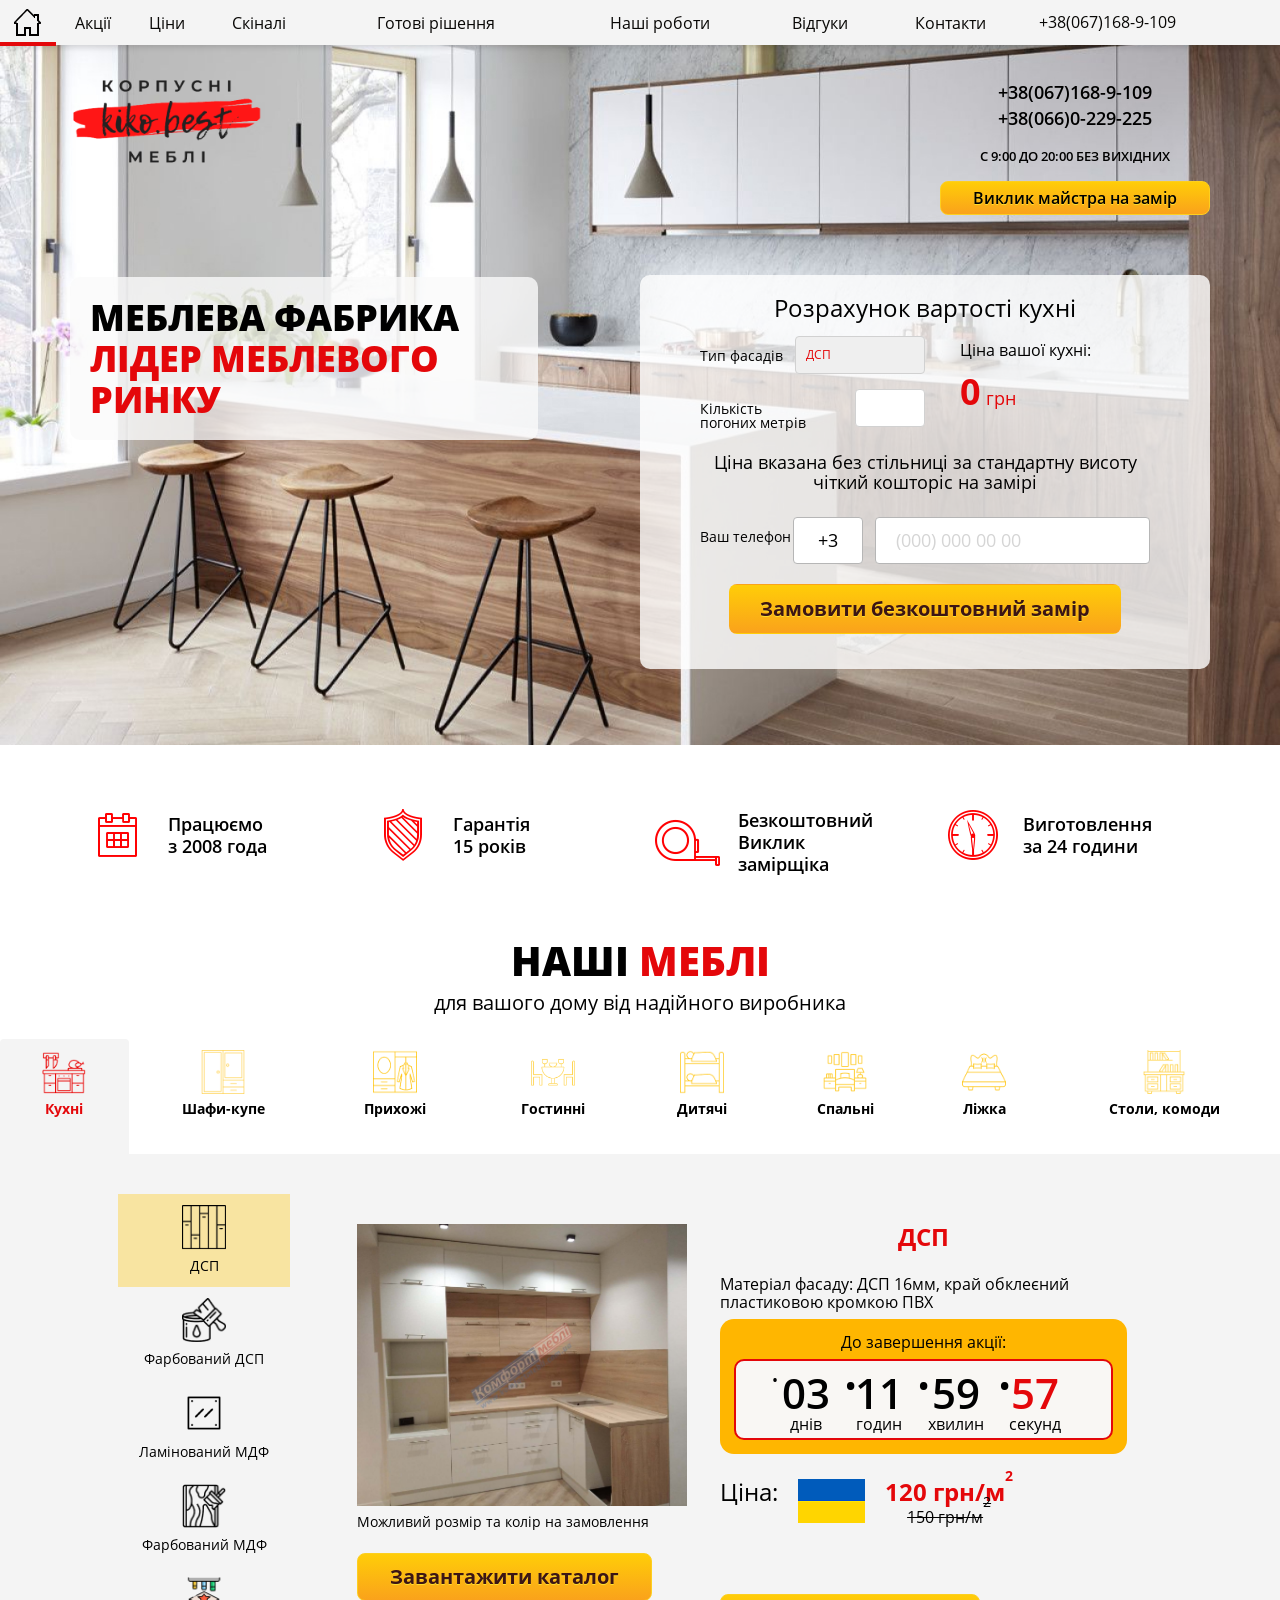
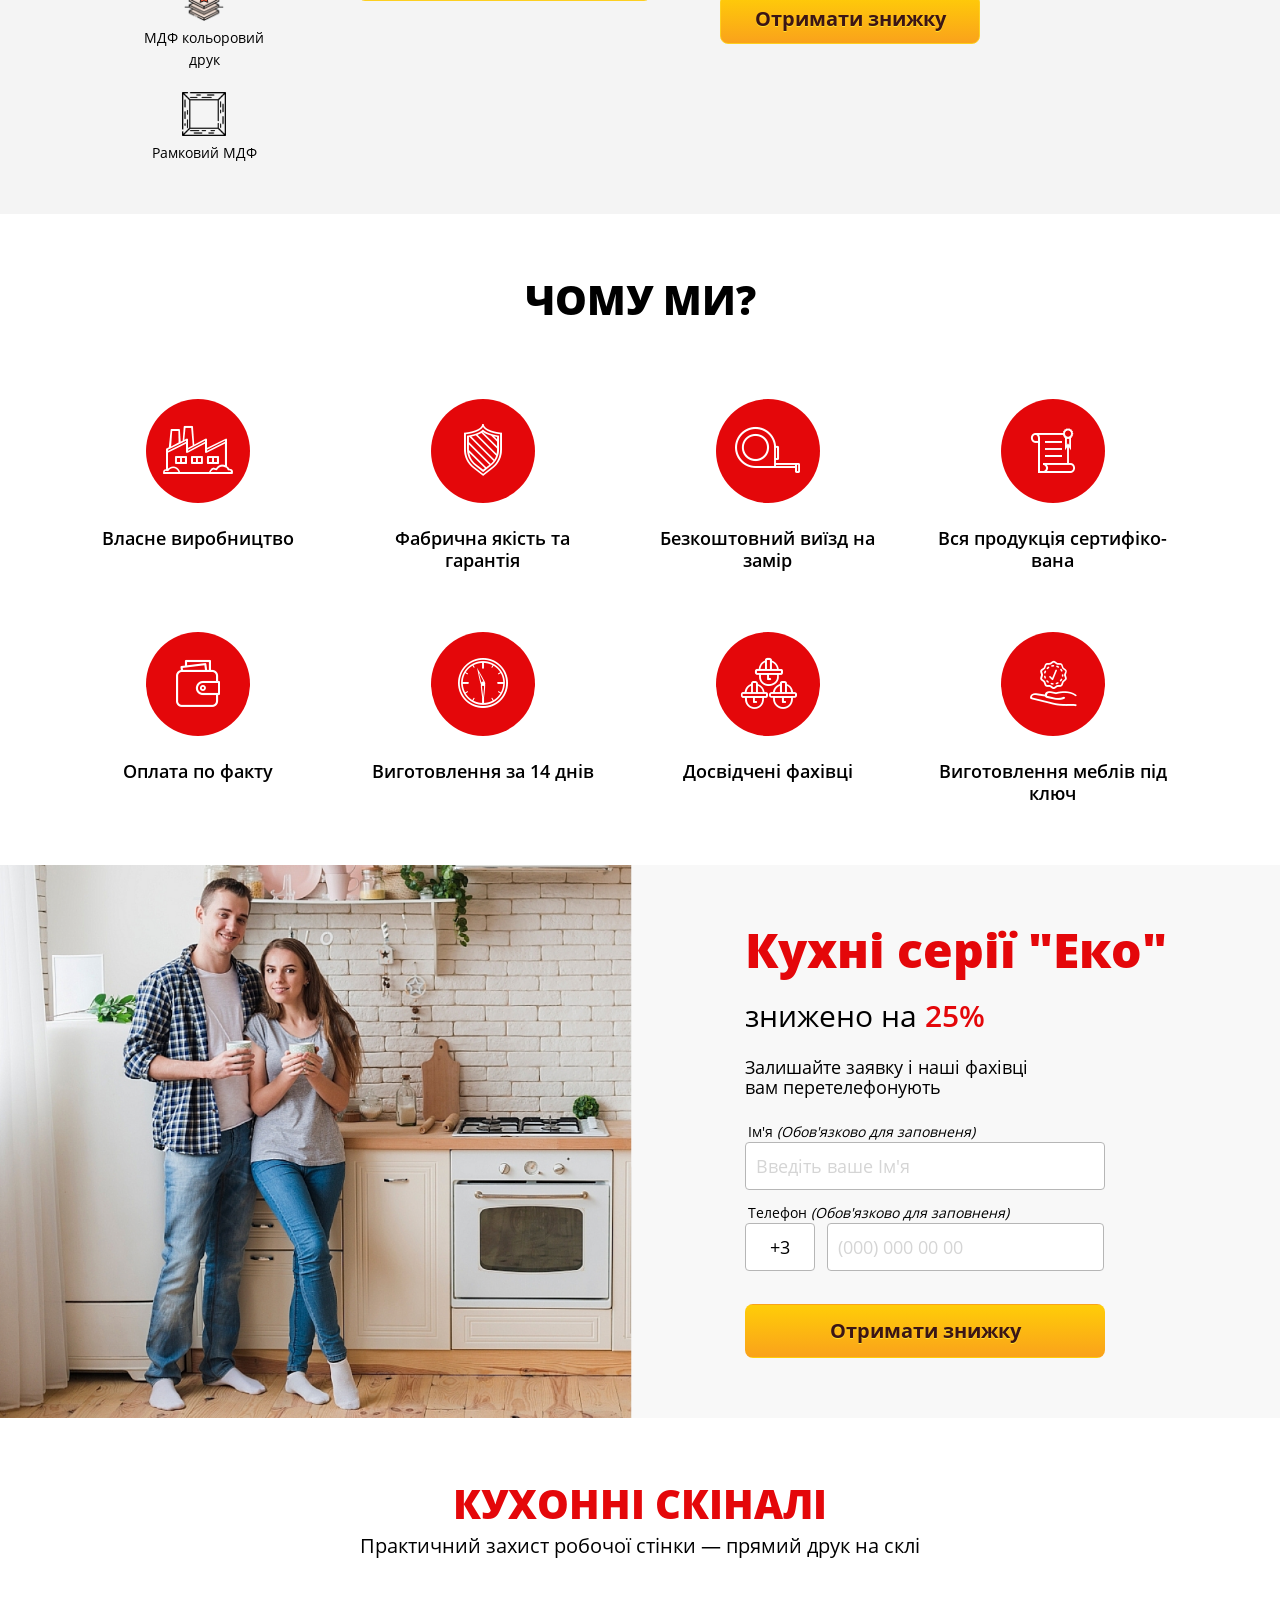
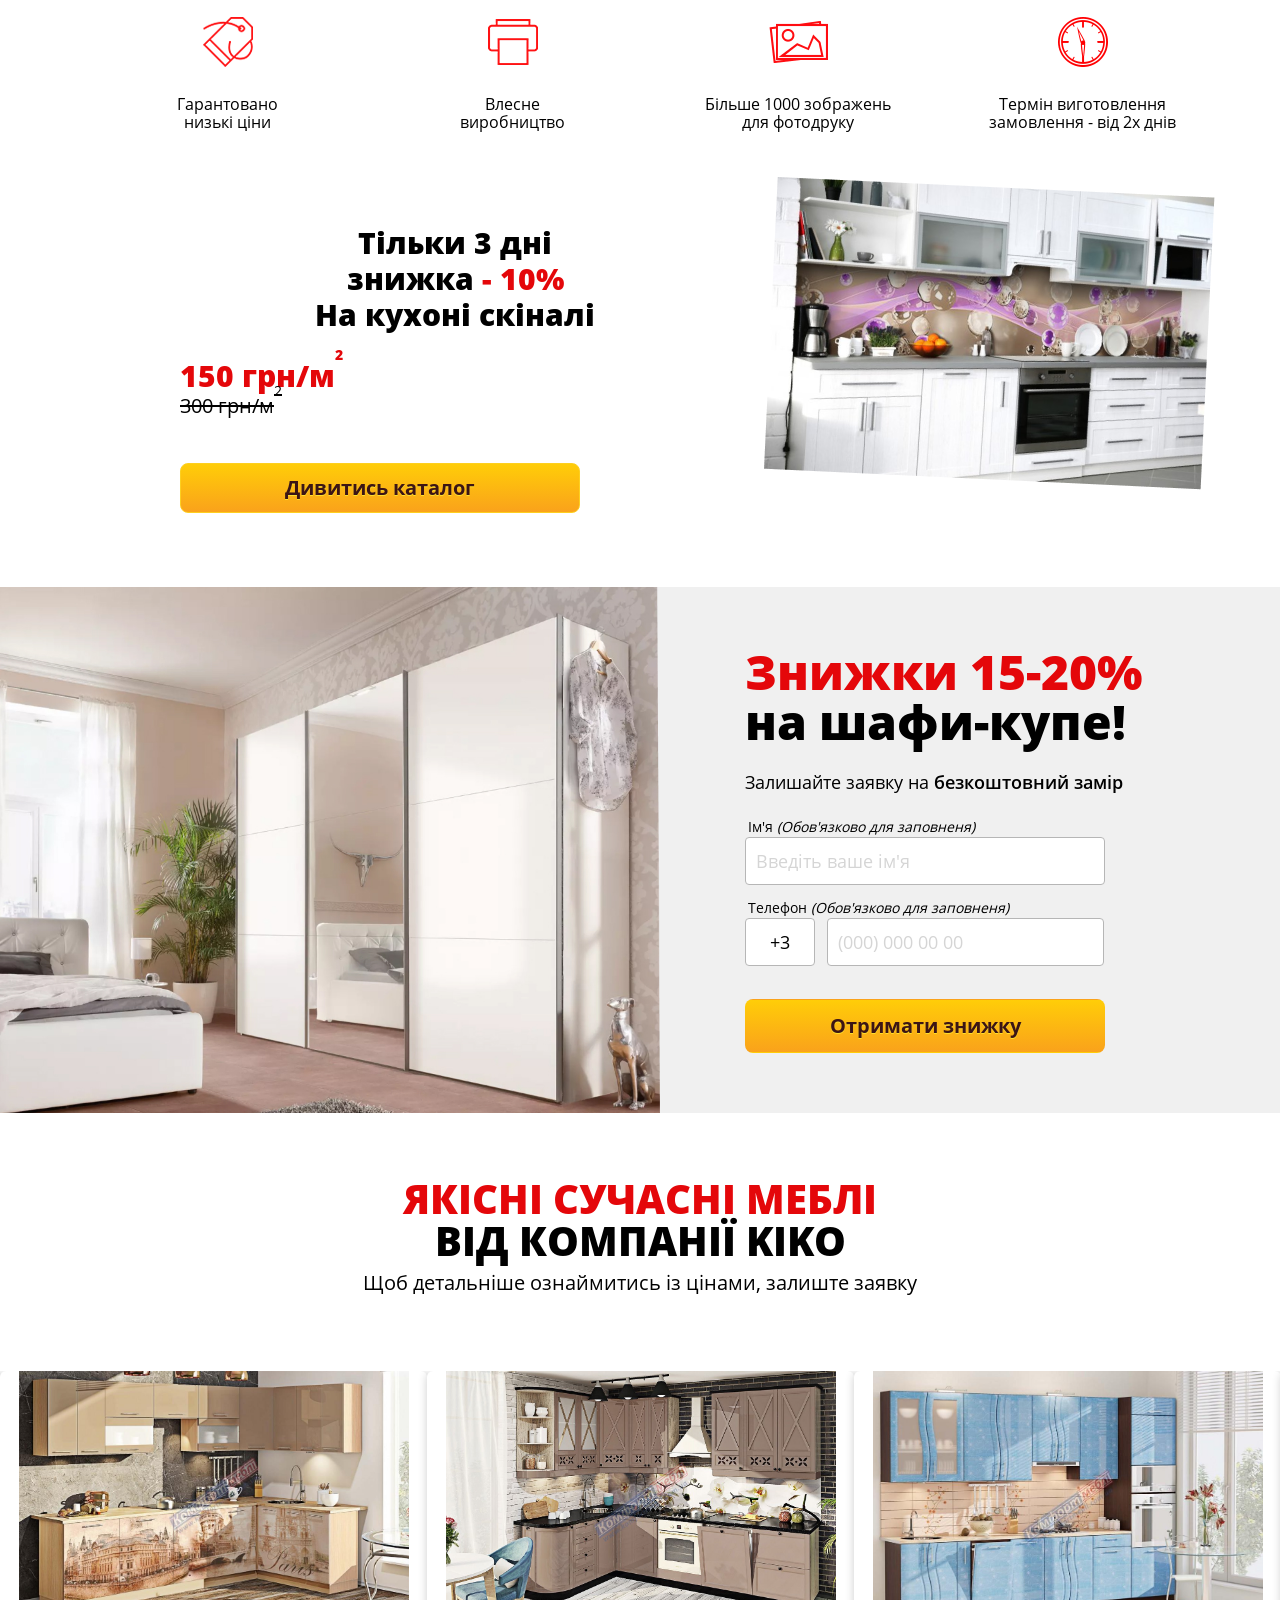
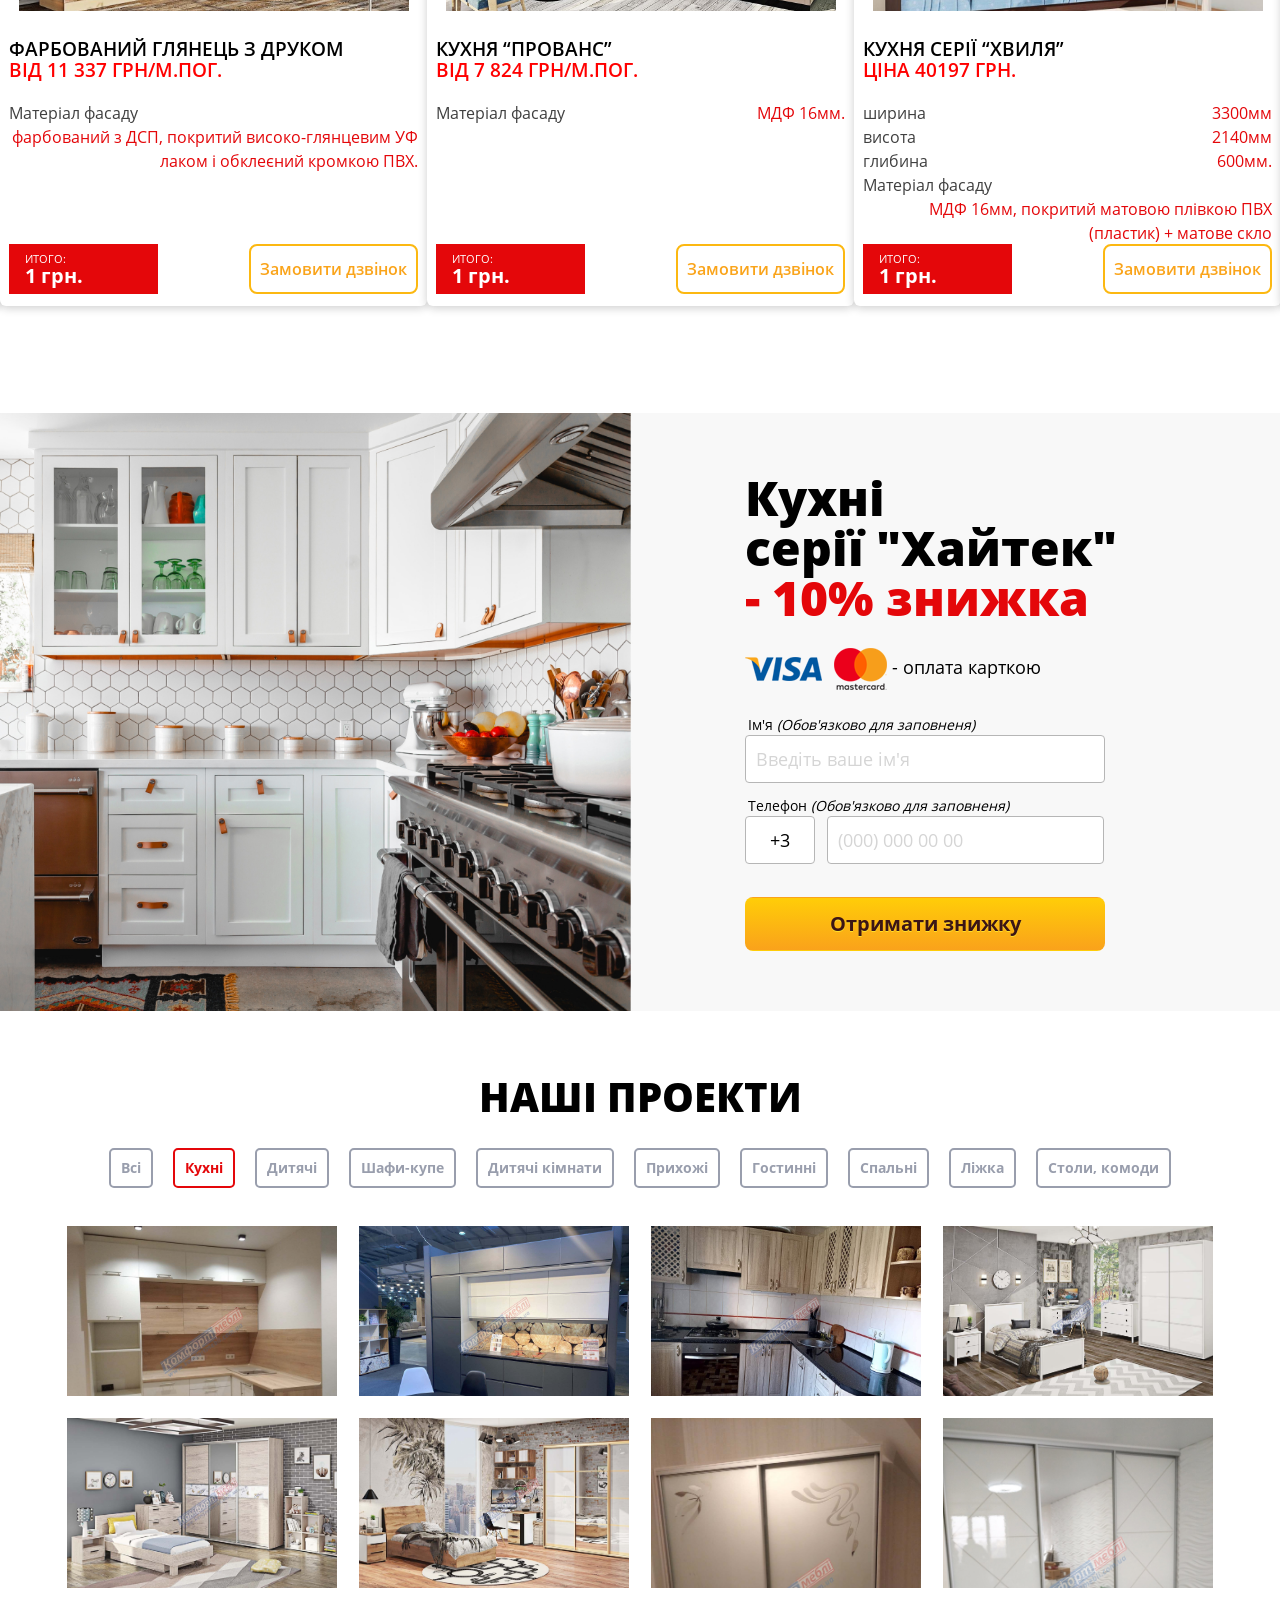
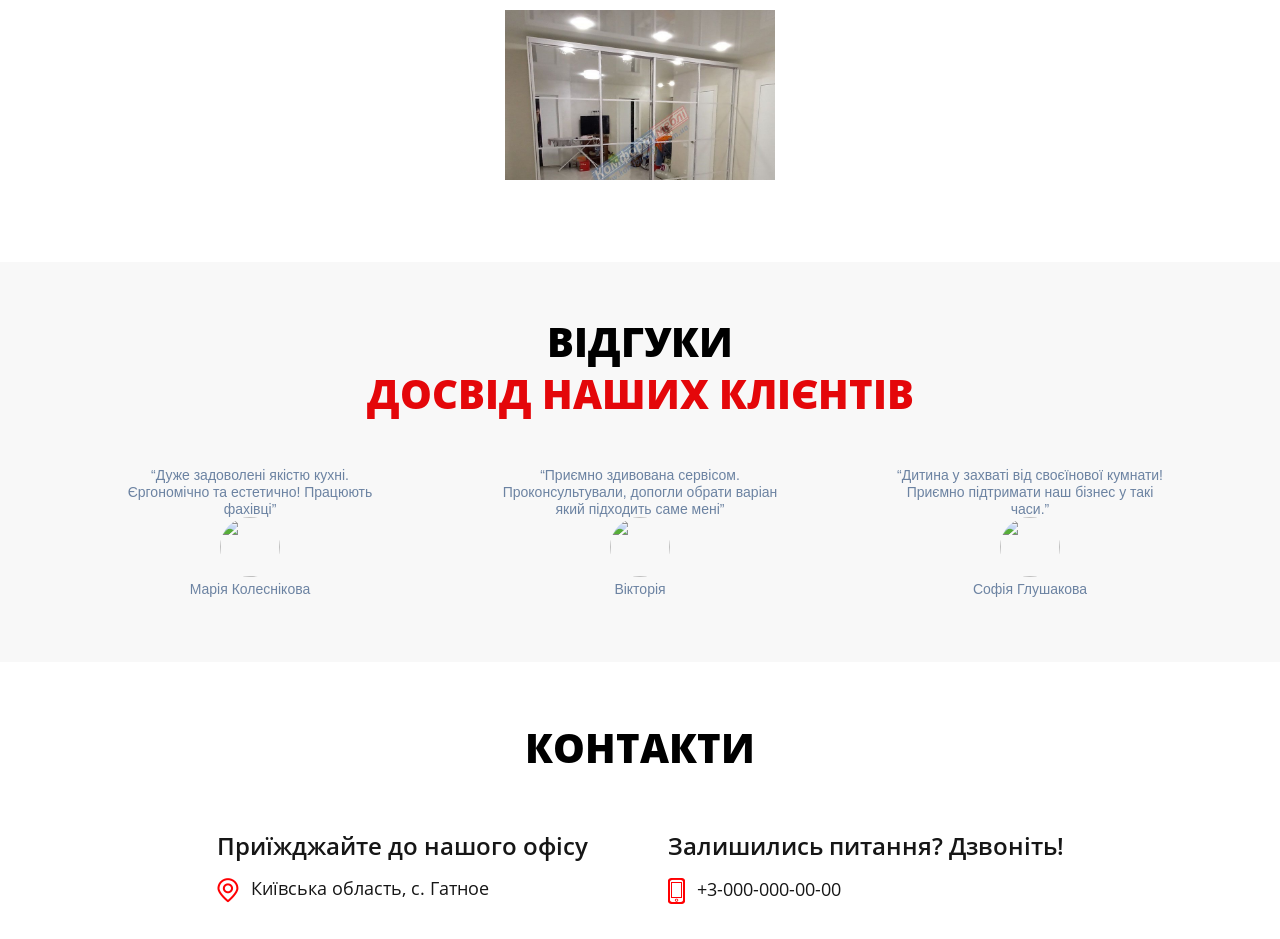
==== index.html @ e6b4c4ec "revievs" ====
<!DOCTYPE html>
<html lang="uk">
<head>
<meta charset="utf-8">
<title>Kikio-best - Корпусні меблі </title>
<meta name="viewport" content="width=device-width, initial-scale=1" />
<!-- favicon -->
<!-- <link rel="icon" type="image/png" href="img/favicon/icon_192x192.png">
<link rel="manifest" href="img/favicon/manifest.json"> -->

<link rel="stylesheet" href="css/bootstrap.min.css">
<link rel="stylesheet" href="css/slick.css">
<link rel="stylesheet" href="css/slick-theme.css">
<link rel="stylesheet" href="css/reset.css">
<link rel="stylesheet" href="css/owl.carousel.css">
<link rel="stylesheet" href="css/jquery.fancybox.css">
<link rel="stylesheet" href="css/animate.css">
<!-- <link rel="stylesheet" href="css/jquery.jscrollpane.css"> -->
<!-- <link rel="stylesheet" href="css/slick.css">'; -->
<link rel="stylesheet" href="css/slicknav.css">

<link rel="stylesheet" href="css/style.css?v1.1.6">

</head>
<body id="home">


<div class="page">
	<div class="head hidden-mobile">
		<div class="wrapper">
			<div class="head__nav ">
				<a href="#home" class="_active"><img src="img/home_ico.png" alt=""></a>
				<a href="#promo">Акції</a>
				<!-- <a href="#advantages">Переваги</a> -->
				<a href="#catalog">Ціни</a>
				<a href="#printing">Скіналі</a>
				<!-- <a href="#lights">Светильники</a> -->
				<a href="#project">Готові рішення</a>
				<a href="#portfolio">Наші роботи</a>
				<a href="#testimonials">Відгуки</a>
				<a href="#contacts">Контакти</a>
			</div>
			<div class="head__phone">
				<a href="tel:+380671689109">+38(067)168-9-109</a>
			</div>			
			<div class="head__info">
				<span>Багатоканальний</span>
				<p class="call_phone_1"><a href="tel:+380671689109">+38(067)168-9-109</a></p>
				<a href="#" id="callb" class="js-open">Замовити дзвінок</a>
			</div>
		</div>
	</div>
	
	<div class="content">
		<div class="promo" id="promotion">
			<div class="wrapper container">			
				<div class="row mb100">
					<a href="index.html" class="col-xs-8 logo-wraper"><span class="logo"></span></a>

					<div class="promo__phone col-xs-3 hidden-xs">
						<p class="call_phone_1"><a href="tel:+380671689109">+38(067)168-9-109</a></p>
						<p class="call_phone_1"><a href="tel:+380660229225">+38(066)0-229-225</a></p>					
						<span>с 9:00 до 20:00 без вихідних</span>
						<a href="#" class="btn js-open feedb">Виклик майстра на замір</a>
					</div>
				</div>

				<h1>Меблева фабрика  <span> лідер меблевого ринку</span></h1>
				<div class="promo__wrap _clear" id="promo">
					<link rel="stylesheet" href="css/slicknav.css">
					<div class="calc">
						<div class="calc__wrap">
							<h4>Розрахунок вартості кухні</h4>
							<form class="bid js-form" action="mailer/smart.php" method="post" enctype="multipart/form-data">
								<input type="hidden" name="DATA[TITLE]" value="Заявка с сайта (калькулятор)">

								<input type="hidden" class="f_type" name="f_type" value="calc">
								<div class="calc__wrap__cell">
									<div class="box _clear">
										<div class="select" >
											<label for="standard-select">Тип фасадів</label>
											<select class="select-field" name="material" id="standard-select">
												<option value="Option 1">ДСП</option>
												<option value="Option 2">Фарбований ДСП</option>
												<option value="Option 3">Ламінований МДФ</option>
												<option value="Option 4">Фарбований МДФ</option>
												<option value="Option 4">МДФ кольоровий фотодрук</option>
												<option value="Option 4">Рамковий МДФ</option>
											</select>
										  </div>
										<!-- <input type="text" class="AREA required" name="AREA" value="" autocomplete="off"> -->
									</div>
									<div class="box _clear">
										<label for="f_lights">Кількість погоних метрів</label>
										<input  id="f_lights" type="text" class="LIGHTS required" name="LIGHTS" value="" autocomplete="off">
									</div>
								</div>
								<div class="calc__wrap__cell _pd">
									<p>Ціна вашої кухні:</p>
									<p class="price"><span>0</span> грн</p>
									<input type="hidden" class="SUMM" name="SUMM" value="">
									<!--p class="discount"><b>1 488</b> грн/месяц<span class="_red">*</span></p>
									<span><span class="_red">*</span>При оплате в рассрочку.</span-->
								</div>
								<p>Ціна вказана без стільниці за стандартну висоту <br> 
								чіткий кошторіс на замірі</p>
								<label for="phonem">Ваш телефон</label>
								<input type="text" class="PHONE_WORK required _full" name="phone" id="phonem" value="" placeholder="(000) 000 00 00" autocomplete="off" required>
								<input type="text" class="_short" value="+3" readonly>
								<input type="submit" class="btn" value="Замовити безкоштовний замір">
							</form>
						</div>
					
				</div>
			</div>
		</div>
		<div class="container">
			<ul class="plus row">
				<li class="_n1 col-xs-6 col-md-3"><p>Працюємо<br> з 2008 года</p></li>
				<li class="_n2 col-xs-6 col-md-3"><p>Гарантія<br> 15 років</p></li>
				<li class="_n3 col-xs-6 col-md-3"><p>Безкоштовний <br> Виклик<br> замірщіка</p></li>
				<li class="_n4 col-xs-6 col-md-3"><p>Виготовлення<br> за 24 години</p></li>
			</ul>
		</div>

		<div class="section" id="catalog">
			<h2>Наші <span> меблі</span></h2>
			<p>для вашого дому від надійного виробника</p>
			<div class="catalog">
				<div class="wrapper">
					<ul class="catalog__nav">
						<li class=" _active" data-href="#cat1" id="two">
							<div class="icon-pack kitchen"></div>
							<p>Кухні</p>
						</li>
						<li class="_n4" data-href="#cat2">
							<div class="icon-pack kupe"></div>
							<p>Шафи-купе</p>
						</li>
						<li class="_n1" data-href="#cat3">
							<div class="icon-pack enter"></div>
							<p>Прихожі</p>
						</li>
						<li class="_n7" data-href="#cat4">
							<div class="icon-pack guest"></div>
							<p>Гостинні</p>
						</li>
						<li class="_n8" data-href="#cat5">
							<div class="icon-pack childrens"></div>
							<p>Дитячі</p>
						</li>
						<li class="_n5" data-href="#cat6">
							<div class="icon-pack sleep"></div>
							<p>Спальні</p>
						</li>
						<li class="_n3" data-href="#cat7">
							<div class="icon-pack bads"></div>
							<p>Ліжка</p>
						</li>
						<li class="_n6" data-href="#cat8">
							<div class="icon-pack tables"></div>
							<p>Столи, комоди</p>
						</li>
					</ul>
				</div>
				<div class="catalog__wrap">
					<div class="wrapper">
						<!--  Kitchens -->
						<div class="catalog__hide firstActive" id="cat1" style="display: block">
							<div class="wrap-inner-tabs">
								<div class="ware-char-top">
									<div data-tab-target="#dsp" class="tab active ware-btn">
										<div class="icon-pack dsp"></div>
										<p>ДСП</p>										
									</div>
									<div data-tab-target="#painted" class="tab ware-btn">
										<div class="icon-pack painted"></div>
										<p>Фарбо&shy;ваний ДСП</p>
									</div>
									<div data-tab-target="#laminated" class="tab ware-btn">
										<div class="icon-pack laminated"></div>
										<p>Ламі&shy;но&shy;ва&shy;ний МДФ</p>
									</div>
									<div data-tab-target="#painted-mdf" class="tab ware-btn">
										<div class="icon-pack painted-mdf"></div>
										<p>Фарбо&shy;ваний МДФ</p>
									</div>
									<div data-tab-target="#print" class="tab ware-btn">
										<div class="icon-pack print"></div>
										<p>МДФ кольо&shy;ровий друк</p>
									</div>
									<div data-tab-target="#frame" class="tab ware-btn">
										<div class="icon-pack frame"></div>
										<p>Рамковий МДФ</p>
									</div>
								</div>
								<!--btabs content -->
								<div class="ware-char-content">
									<div id="dsp" data-tab-content class="active ware-charsctreictic">
									<!-- catalog-item-->
										<div class="item wrap-ITEMS">
											<div class="wrp-item-images">
												<div class="img _stamp" >
													<img src="img/photo/kitshens/dsp/b4945094df314e4937e81e244b3c977e.jpg" alt="">
												</div>
												<div>
													<p class="description-text">
														Можливий розмір та колір на замовлення
													</p>
													<a href="#" class="download  btn">Завантажити каталог</a>

												</div>
											</div>
											
											<div class="descr description-block">
												<h4>ДСП</h4>
												<p class="description-text">
													Матеріал фасаду: ДСП 16мм, край обклеєний пластиковою кромкою ПВХ
												</p>
												<!-- action block. change counter ID for correct work -->
												<div class="countdown">
													<p>До завершення акції:</p>
													<ul id="countdown1"></ul>
												</div>																				
												<div class="descr__price _top">
													<table>
														<tr>
															<td>Ціна:</td>
															<td class="flag"><img src="img/flag_u.png" alt="Україна!"></td>
															<td><b>120 грн/м<sup>2</sup></b><br><span>150 грн/м<sup>2</sup></span></td>
														</tr>														
													</table>
												</div>
												<a href="#" class="feedb btn js-open">Отримати знижку</a>
											</div>
										</div>
									</div>
									<div id="painted" data-tab-content class="ware-charsctreictic">
										<!-- catalog-item-->
										<div class="wrap-ITEMS">
											<div class="wrp-item-images">
												<div class="img _stamp">
													<img src="img/photo/kitshens/colored_dsp/yw6ved0m7zsc6b9fmbdmqwdykggis65b.jpg" alt="">
												</div>
												<p class="description-text">
													Можливий розмір та колір на замовлення
												</p>
												<a href="#" class="download descr btn">Завантажити каталог</a>
											</div>
											
											<div class="descr">
												<h4>ДСП</h4>
												<p class="description-text">
													Матеріал фасаду: ДСП 16мм, край обклеєний пластиковою кромкою ПВХ
												</p>
												<!-- <div class="countdown">
													<p>До завершення акції:</p>
													<ul id="countdown1"></ul>
												</div>											 -->
												<div class="descr__price _top">
													<table>
														<tr>
															<td>Ціна:</td>
															<td><img src="img/flag_u.png" alt="Україна!"></td>
															<td><b>120 грн/м<sup>2</sup></b><br><span>150 грн/м<sup>2</sup></span></td>
														</tr>														
													</table>
												</div>
												<a href="#" class="feedb btn js-open">Отримати знижку</a>
											</div>
										</div>	
									</div>
									<div id="laminated" data-tab-content class=" ware-charsctreictic">
										<!-- catalog-item-->
										<div class="wrap-ITEMS">
											<div class="wrp-item-images">
												<div class="img _stamp" >
													<img src="img/photo/kitshens/laminated_dsp/2aa88c7c0ceacb70670170216b7f69aa.jpg" alt="">
												</div>
												<p class="description-text">
													Можливий розмір та колір на замовлення
												</p>
												<a href="#" class="download descr btn">Завантажити каталог</a>
											</div>
											
											<div class="descr">
												<h4>Ламінований МДФ</h4>
												<p class="description-text">
													Матеріал фасаду: МДФ 16мм, покритий плівкою ПВХ (пластик)
												</p>
												<!-- <div class="countdown">
													<p>До завершення акції:</p>
													<ul id="countdown1"></ul>
												</div> -->
												<div class="descr__price _top">
													<table>
														<tr>
															<td>Ціна:</td>
															<td><img src="img/flag_u.png" alt="Україна!"></td>
															<td><b>120 грн/м<sup>2</sup></b><br><span>150 грн/м<sup>2</sup></span></td>
														</tr>														
													</table>
												</div>
												<a href="#" class="feedb btn js-open">Отримати знижку</a>
											</div>
										</div>	

									</div>
									<div id="painted-mdf" data-tab-content class=" ware-charsctreictic">
										<!-- catalog-item-->
										<div class="wrap-ITEMS">
											<div class="wrp-item-images">
												<div class="img _stamp" >
													<img src="img/photo/kitshens/painted_mdf/2249wu3tdy1nzon497sqe45w80fa980e.jpg" alt="">
												</div>
												<p class="description-text">
													Можливий розмір та колір на замовлення
												</p>
												<a href="#" class="download descr btn">Завантажити каталог</a>
											</div>
											
											<div class="descr">
												<h4>Фарбований МДФ</h4>
												<p class="description-text">
													Матеріал фасаду: МДФ 18мм, покритий подвійним шаром фарби
												</p>
												<!-- <div class="countdown">
													<p>До завершення акції:</p>
													<ul id="countdown1"></ul>
												</div> -->
												<div class="descr__price _top">
													<table>
														<tr>
															<td>Ціна:</td>
															<td><img src="img/flag_u.png" alt="Україна!"></td>
															<td><b>120 грн/м<sup>2</sup></b><br><span>150 грн/м<sup>2</sup></span></td>
														</tr>														
													</table>
												</div>
												<a href="#" class="feedb btn js-open">Отримати знижку</a>
											</div>
										</div>
									</div>									
									<div id="print" data-tab-content class=" ware-charsctreictic">
										<!-- catalog-item-->
										<div class="wrap-ITEMS">
											<div class="wrp-item-images">
												<div class="img _stamp">
													<img src="img/photo/kitshens/mdf_pfotodruk/59e79d8d4821feae90d557bd4ab8c2b3.jpg" alt="">
												</div>
												<p class="description-text">
													Можливий розмір та колір на замовлення
												</p>
												<a href="#" class="download descr btn">Завантажити каталог</a>
											</div>
											
											<div class="descr">
												<h4>МДФ кольоровий друк</h4>
												<p class="description-text">
													Матеріал фасаду: МДФ 16мм, кольоровий друк
												</p>
												<div class="countdown">
													<p>До завершення акції:</p>
													<ul id="countdown5"></ul>
												</div>											
												<div class="descr__price _top">
													<table>
														<tr>
															<td>Ціна:</td>
															<td><img src="img/flag_u.png" alt="Україна!"></td>
															<td><b>120 грн/м<sup>2</sup></b><br><span>150 грн/м<sup>2</sup></span></td>
														</tr>														
													</table>
												</div>
												<a href="#" class="feedb btn js-open">Отримати знижку</a>
											</div>
										</div>											
									</div>
									<div id="frame" data-tab-content class=" ware-charsctreictic">
									<!-- catalog-item-->
									<div class="wrap-ITEMS">
										<div class="wrp-item-images">
											<div class="img _stamp">
												<img src="img/photo/kitshens/laminated_dsp/2aa88c7c0ceacb70670170216b7f69aa.jpg" alt="">
											</div>
											<p class="description-text">
												Можливий розмір та колір на замовлення
											</p>
											<a href="#" class="download descr btn">Завантажити каталог</a>
										</div>
										
										<div class="descr">
											<h4>Рамковий МДФ</h4>
											<p class="description-text">
												Матеріал фасаду: рамковий МДФ 22мм з вставкою фільонка, покритий плівкою ПВХ (пластик)
											</p>
											<!-- <div class="countdown">
												<p>До завершення акції:</p>
												<ul id="countdown1"></ul>
											</div> -->
											<div class="descr__price _top">
												<table>
													<tr>
														<td>Ціна:</td>
														<td><img src="img/flag_u.png" alt="Україна!"></td>
														<td><b>120 грн/м<sup>2</sup></b><br><span>150 грн/м<sup>2</sup></span></td>
													</tr>														
												</table>
											</div>
											<a href="#" class="feedb btn js-open">Отримати знижку</a>
										</div>
									</div>	
									</div>
								</div>
							</div>
						</div>
						<!--  Cabinets cupe -->
						<div class="catalog__hide" id="cat2" style="display: none">
							<div class="wrap-inner-tabs">
								<div class="ware-char-top">
									<div data-tab-target="#cupe-two" class="tab active ware-btn">
										<div class="icon-pack cupe-two"></div>
										<p>Два фасади </p>										
									</div>
									<div data-tab-target="#cupe-three" class="tab ware-btn">
										<div class="icon-pack cupe-three"></div>
										<p>Три фасади</p>
									</div>
									<div data-tab-target="#cupe-four" class="tab ware-btn">
										<div class="icon-pack cupe-four"></div>
										<p>Чотири фасади</p>
									</div>
									<div data-tab-target="#cupe-six" class="tab ware-btn">
										<div class="icon-pack cupe-six"></div>
										<p>Шість фасадів</p>
									</div>
									<div data-tab-target="#cupe-corner" class="tab ware-btn">
										<div class="icon-pack cupe-corner"></div>
										<p>Кутові </p>
									</div>
									<div data-tab-target="#cupe-guests" class="tab ware-btn">
										<div class="icon-pack cupe-guests"></div>
										<p>Гостині-Купе</p>
									</div>
									<div data-tab-target="#cupe-tv" class="tab ware-btn">
										<div class="icon-pack cupe-tv"></div>
										<p>Секція під телевізор</p>
									</div>
								</div>
								<!--btabs content -->
								<div class="ware-char-content">
									<div id="cupe-two" data-tab-content class="active firstActive ware-charsctreictic">
										<!-- catalog-item-->
											<div class="wrap-ITEMS">
												<div class="wrp-item-images">
													<div class="img _stamp">
														<img src="img/photo/boxes/two_fasad/2tj9iahn4raiancopk3mdfm2tb1nmfch.jpg" alt="">
													</div>
													<p class="description-text">
														Можливий розмір та колір на замовлення
													</p>
													<a href="#" class="download descr btn">Завантажити каталог</a>
												</div>
												
												<div class="descr">
													<h4>Два фасади </h4>
													<p class="description-text">
														Розміром від 0,9м до 2,0м <br>
														Можливий розмір та колір на замовлення
													</p>
													<!-- action block. change counter ID for correct work -->
													<div class="countdown">
														<p>До завершення акції:</p>
														<ul id="countdown6"></ul>
													</div>											
													<div class="descr__price _top">
														<table>
															<tr>
																<td>Ціна:</td>
																<td><img src="img/flag_u.png" alt="Україна!"></td>
																<td><b>120 грн/м<sup>2</sup></b><br><span>150 грн/м<sup>2</sup></span></td>
															</tr>														
														</table>
													</div>
													<a href="#" class="feedb btn js-open">Отримати знижку</a>
												</div>
											</div>	
									</div>
									<div id="cupe-three" data-tab-content class="ware-charsctreictic">										
										<!-- catalog-item-->
										<div class="wrap-ITEMS">
											<div class="wrp-item-images">
												<div class="img _stamp">
													<img src="img/photo/boxes/three_fasads/изображение_viber_2020-11-28_17-00-27.jpg" alt="">
												</div>
												<p class="description-text">
													Можливий розмір та колір на замовлення
												</p>
												<a href="#" class="download descr btn">Завантажити каталог</a>
											</div>
											
											<div class="descr">
												<h4>Три фасада </h4>
												<p class="description-text">
													Розміром від 1,8м до 2,7м <br>
													Можливий розмір та колір на замовлення
												</p>
												<!-- action block. change counter ID for correct work -->
												<!-- <div class="countdown">
													<p>До завершення акції:</p>
													<ul id="countdown6"></ul>
												</div>											 -->
												<div class="descr__price _top">
													<table>
														<tr>
															<td>Ціна:</td>
															<td><img src="img/flag_u.png" alt="Україна!"></td>
															<td><b>120 грн/м<sup>2</sup></b><br><span>150 грн/м<sup>2</sup></span></td>
														</tr>														
													</table>
												</div>
												<a href="#" class="feedb btn js-open">Отримати знижку</a>
											</div>
										</div>									
									</div>
									<div id="cupe-four" data-tab-content class=" ware-charsctreictic">										
										<!-- catalog-item-->
										<div class="item wrap-ITEMS">
											<div class="wrp-item-images">
												<div class="img _stamp" style="background-image: url(img/photo/boxes/four_fasads/1962eedcef1f763b8821c86163030e7e.jpg)"></div>
												<p class="description-text">
													Можливий розмір та колір на замовлення
												</p>
												<a href="#" class="download descr btn">Завантажити каталог</a>
											</div>
											
											<div class="descr">
												<h4>Чотири фасади </h4>
												<p class="description-text">
													Розміром від 2,8м до 4,0м<br>
													Можливий розмір та колір на замовлення
												</p>
												<!-- action block. change counter ID for correct work -->
												<!-- <div class="countdown">
													<p>До завершення акції:</p>
													<ul id="countdown6"></ul>
												</div>											 -->
												<div class="descr__price _top">
													<table>
														<tr>
															<td>Ціна:</td>
															<td><img src="img/flag_u.png" alt="Україна!"></td>
															<td><b>120 грн/м<sup>2</sup></b><br><span>150 грн/м<sup>2</sup></span></td>
														</tr>														
													</table>
												</div>
												<a href="#" class="feedb btn js-open">Отримати знижку</a>
											</div>
										</div>										
										
									</div>
									<div id="cupe-six" data-tab-content class=" ware-charsctreictic">
										4
									</div>									
									<div id="cupe-corner" data-tab-content class=" ware-charsctreictic">
										5
									</div>
									<div id="cupe-guests" data-tab-content class=" ware-charsctreictic">
										6
									</div>
									<div id="cupe-tv" data-tab-content class=" ware-charsctreictic">
										7
									</div>
								</div>
							</div>
						</div>
						<!--  hall -->
						<div class="catalog__hide" id="cat3" style="display: none">
							<div class="img _stamp" style="background-image: url(img/cat_1.jpg)"></div>
							<div class="descr">
								<h4>Глянцевые потолки</h4>
								<ul>
									<li>Гладкая поверхность с ярким блеском;</li>
									<li>Зрительное увеличение пространства;</li>
									<li>Идеально подходит не только для жилых помещений, но и для общественных мест.</li>
								</ul>
								<div class="descr__price _top">
									<table>
										<tr>
											<td>Цена:</td>
											<td><img src="img/flag_u.png" alt="0"></td>
											<td><b>120 грн/м<sup>2</sup></b><br><span>150 грн/м<sup>2</sup></span></td>
										</tr>
									</table>
								</div>
								<a href="#"  class="feedb btn js-open">Вызвать замерщика</a>
							</div>
						</div>
						<!--  Guest room -->
						<div class="catalog__hide" id="cat4" style="display: none">
							<div class="img _stamp" style="background-image: url(img/cat_7.jpg)"></div>
							<div class="descr">
								<h4>Спайка полотен</h4>
								<ul>
									<li>Спайка может быть прямой и криволинейной;</li>
									<li>Позволяет комбинировать на одном полотне разные цвета и фактуры;</li>
									<li>Удачно имитирует многоуровневый потолок;</li>
									<li>Разделяет комнату на зоны без потери высоты;</li>
									<li>Подчеркивает индивидуальность помещения.</li>
								</ul>
								<div class="descr__price">Цена <b>100 грн/м.п.</b></div>
								<a href="#" class="feedb btn js-open">Вызвать замерщика</a>
							</div>
						</div>
						<!--  Child room -->
						<div class="catalog__hide" id="cat5" style="display: none">
							<div class="img _stamp" style="background-image: url(img/cat_8.jpg)"></div>
							<div class="descr">
								<h4>Тканевые потолки</h4>
								<ul>
									<li>Устойчивость к перепадам температур, тканевый потолок выдерживает диапазон температур от -40 до + 80 градусов Цельсия.</li>
								</ul>
								<div class="descr__price _middle">
									<table>
										<tr>
											<td>Цена:</td>
											<td><img src="img/flag_u.png" alt=""></td>
											<td><b>200 грн/м<sup>2</sup></b></td>
										</tr>
									</table>
								</div>
								<a href="#" class="feedb btn js-open">Вызвать замерщика</a>
							</div>
						</div>
						<!--  Sleeping room -->
						<div class="catalog__hide" id="cat6" style="display: none">
							<div class="img _stamp" style="background-image: url(img/cat_5.jpg)"></div>
							<div class="descr">
								<h4>Многоуровневые потолки</h4>
								<ul>
									<li>Позволяют скрыть деффекты и неровности;</li>
									<li>Дают неограниченные возможности для дизайна.</li>
								</ul>
								<div class="descr__price">Цена <b>200 грн/м.п.</b></div>
								<a href="#" class="feedb btn js-open">Вызвать замерщика</a>
							</div>
						</div>
						<!--  Beds -->
						<div class="catalog__hide" id="cat7" style="display: none">
							<div class="img _stamp" style="background-image: url(img/cat_3.jpg)"></div>
							<div class="descr">
								<h4>Фотопечать</h4>
								<ul>
									<li>Высокое разрешение печати позволяет наносить любой рисунок;</li>
									<li>Печать возможна на все виды потолков;</li>
									<li>Оригинальное художественное решение в вашем доме.</li>
								</ul>
								<div class="descr__price">Цена <b>200 грн/м<sup>2</sup></b> <span>250 грн/м<sup>2</sup></span></div>
								<a href="#" class="feedb btn js-open">Вызвать замерщика</a>
							</div>
						</div>
						<!--  tables  -->
						<div class="catalog__hide" id="cat8" style="display: none">
							<div class="img _stamp" style="background-image: url(img/cat_6.jpg)"></div>
							<div class="descr">
								<h4>«Звездное небо»</h4>
								<ul>
									<li>Уникальный дизайн потолка;</li>
									<li>Невероятная схожесть с естественным звездным небом;</li>
									<li>Все комплектующие собственного производства.</li>
								</ul>
								<div class="descr__price">Цена от <b>250 грн/м<sup>2</sup></b></div>
								<a href="#" class="feedb btn js-open">Вызвать замерщика</a>
							</div>
						</div>
					</div>
				</div>
			</div>
		</div>


		<div class="section" id="advantages">
			<h2>Чому ми?</h2>
			<div class="wrapper container">
				<ul class="advantages row">
					<li class="_n1 col-xs-6 col-lg-3"><span></span><p>Власне виробництво</p></li>
					<li class="_n2 col-xs-6 col-lg-3"><span></span><p>Фабрична якість та гарантія</p></li>
					<li class="_n3 col-xs-6 col-lg-3"><span></span><p>Безкош&shy;товний виїзд на замір</p></li>
					<li class="_n4 col-xs-6 col-lg-3"><span></span><p>Вся продукція серти&shy;фі&shy;ко&shy;вана</p></li>
					<li class="_n5 col-xs-6 col-lg-3"><span></span><p>Оплата по факту</p></li>
					<li class="_n6 col-xs-6 col-lg-3"><span></span><p>Виго&shy;товлення за 14 днів</p></li>
					<li class="_n7 col-xs-6 col-lg-3"><span></span><p>Досвідчені фахівці</p></li>
					<li class="_n8 col-xs-6 col-lg-3"><span></span><p>Виго&shy;то&shy;влення меблів під ключ</p></li>
				</ul>
			</div>
		</div>

		<div class="banner _n2">
			<div class="wrapper container">
				<!-- <div class="img"></div> -->
				<form class="bid js-form" action="mailer/smart.php" method="post" enctype="multipart/form-data">
					<input type="hidden" name="DATA[TITLE]" value="Заявка с сайта">
					<h4><span>Кухні серії "Еко"</span></h4>
					<p class="sub_h4">знижено на <b class="_red">25%</b> </p>
					<p>Залишайте заявку і наші фахівці <br> вам перетелефонують</p>
					<label for="client_name">Ім'я <i>(Обов'язково для заповненя)</i></label>
					<input type="text" id="client_name" class="NAME required" name="name" placeholder="Введіть ваше Ім'я" value="" required>
					<label for="client_phone">Телефон <i>(Обов'язково для заповненя)</i></label>
					<input type="text" class="_short" value="+3" readonly>
					<input type="text" class="PHONE_WORK required _full" name="phone" id="client_phone" value="" placeholder="(000) 000 00 00" autocomplete="off" required>
					<input type="submit" class="btn" value="Отримати знижку">
				</form>
			</div>
		</div>

		<div class="section printing" id="printing">
			<h2><span>Кухонні скіналі</span></h2>
			<p>Практичний захист робочої стінки — прямий друк на склі</p>
			<div class="wrapper container">
				<div class="container">	
					<ul class="printing__plus row">
						<li class="_n1 col-xs-6 col-md-3"><p>Гарантовано<br> низькі ціни</p></li>
						<li class="_n2 col-xs-6 col-md-3"><p>Влесне<br> виробництво</p></li>
						<li class="_n3 col-xs-6 col-md-3"><p>Більше 1000 зображень<br> для фотодруку</p></li>
						<li class="_n4 col-xs-6 col-md-3"><p>Термін виготовлення<br> замовлення - від 2х днів</p></li>
					</ul>
				</div>
				<div class="printing__descr">
					<h4>Тільки 3 дні<br>знижка <span>- 10%</span><br>На кухоні скіналі</h4>
					<p><strong>150 грн/м<sup>2</sup></strong> <span>300 грн/м<sup>2</sup></span></p>
					<a href="#" class="btn catalogs">Дивитись каталог</a><br>
					<!--<a href="#feed" class="btn js-open">Вызвать замерщика</a>-->
				</div>
				<div class="printing__img"></div>
			</div>
		</div>
		



 	
		<div class="banner _n1">
			<div class="wrapper container">
				<form class="bid js-form" action="mailer/smart.php" method="post" enctype="multipart/form-data">
					<input type="hidden" name="DATA[TITLE]" value="Заявка с сайта">
					<h4><span>Знижки 15-20%</span><br> на шафи-купе!</h4>
					<p>Залишайте заявку на <b>безкоштовний замір</b> </p>
					<label for="name2">Ім'я  <i>(Обов'язково для заповненя)</i></label>
					<input type="text" id="name2" class="NAME required" name="name2" placeholder="Введіть ваше ім'я " value="" required>
					<label for="phone2">Телефон <i>(Обов'язково для заповненя)</i></label>
					<input type="text" class="_short" value="+3" readonly>
					<input type="text" class="PHONE_WORK required _full" name="phone" id="phone2" value="" placeholder="(000) 000 00 00" autocomplete="off" required>
					<input type="submit" class="btn" value="Отримати знижку">
				</form>
			</div>
		</div>

		<div class="section" id="project"><!-- todo: Убрать hidden-mobile -->
			<h2><span>Якісні сучасні меблі</span><br> від компанії KIKO</h2>
			<p>Щоб детальніше ознаймитись із цінами, залиште заявку</p>
			<div class="wrapper">
				<div class="project">
				<div class="project_slider">					
					<div class="project__item">
						<div class="img" style="background-image: url(img/photo/for_slider/k4.jpg)"></div>
						<div class="descr _clear">
							<h4>Фарбований глянець з друком<span>від 11 337 грн/м.пог.</span></h4>
							<ul class="_clear">
								<li><p>Матеріал фасаду</p><span> фарбований з ДСП, покритий високо-глянцевим УФ лаком і обклеєний кромкою ПВХ.</span></li>
								
							</ul>
							<div class="descr__summ">
								<p>ИТОГО:</p>
								<p><b>1 грн.</b></p>
							</div>
							<a href="#" class="callb js-open" >Замовити дзвінок</a>
						</div>
					</div>
					<div class="project__item">
						<div class="img" style="background-image: url(img/photo/for_slider/vkigowqrm1cj4v29i5pluc064x8yk91jg.jpg)"></div>
						<div class="descr _clear">
							<h4>Кухня “Прованс” <span>від 7 824 грн/м.пог.</span></h4>
							<ul class="_clear">
								<li><p>Матеріал фасаду </p> <span> МДФ 16мм. </span></li>
								
							</ul>
							<div class="descr__summ">
								<p>ИТОГО:</p>
								<p><b>1 грн.</b></p>
							</div>
							<a href="#" class="callb js-open"  >Замовити дзвінок</a>
						</div>
					</div>
					<div class="project__item">
						<div class="img" style="background-image: url(img/photo/for_slider/k12.jpg)"></div>
						<div class="descr _clear">
							<h4>Кухня серії “Хвиля” <span> ціна 40197 грн. </span>
								</h4>
							<ul class="_clear">
								<li><p>ширина</p><span>3300мм</span></li>
								<li><p>висота</p><span>2140мм</span></li>
								<li><p>глибина</p><span>600мм.</span></li>
								<li><p>Матеріал фасаду</p><span> МДФ 16мм, покритий матовою плівкою ПВХ (пластик) + матове скло</span></li>
							</ul>
							<div class="descr__summ">
								<p>ИТОГО:</p>
								<p><b>1 грн.</b></p>
							</div>
							<a href="#" class="callb js-open" >Замовити дзвінок</a>
						</div>
					</div>
					<div class="project__item">
						<div class="img" style="background-image: url(img/photo/for_slider/k4.jpg)"></div>
						<div class="descr _clear">
							<h4>Фарбований глянець з друком<span>від 11 337 грн/м.пог.</span></h4>
							<ul class="_clear">
								<li><p>Матеріал фасаду</p><span> фарбований з ДСП, покритий високо-глянцевим УФ лаком і обклеєний кромкою ПВХ.</span></li>
								
							</ul>
							<div class="descr__summ">
								<p>ИТОГО:</p>
								<p><b>1 грн.</b></p>
							</div>
							<a href="#" class="callb js-open" >Замовити дзвінок</a>
						</div>
					</div>
					<div class="project__item">
						<div class="img" style="background-image: url(img/photo/for_slider/vkigowqrm1cj4v29i5pluc064x8yk91jg.jpg)"></div>
						<div class="descr _clear">
							<h4>Кухня “Прованс” <span>від 7 824 грн/м.пог.</span></h4>
							<ul class="_clear">
								<li><p>Матеріал фасаду </p> <span> МДФ 16мм. </span></li>
								
							</ul>
							<div class="descr__summ">
								<p>ИТОГО:</p>
								<p><b>1 грн.</b></p>
							</div>
							<a href="#" class="callb js-open"  >Замовити дзвінок</a>
						</div>
					</div>
					<div class="project__item">
						<div class="img" style="background-image: url(img/photo/for_slider/k12.jpg)"></div>
						<div class="descr _clear">
							<h4>Кухня серії “Хвиля” <span> ціна 40197 грн. </span>
								</h4>
							<ul class="_clear">
								<li><p>ширина</p><span>3300мм</span></li>
								<li><p>висота</p><span>2140мм</span></li>
								<li><p>глибина</p><span>600мм.</span></li>
								<li><p>Матеріал фасаду</p><span> МДФ 16мм, покритий матовою плівкою ПВХ (пластик) + матове скло</span></li>
							</ul>
							<div class="descr__summ">
								<p>ИТОГО:</p>
								<p><b>1 грн.</b></p>
							</div>
							<a href="#" class="callb js-open" >Замовити дзвінок</a>
						</div>
					</div>
				
				</div>
				</div>
			</div>
		</div>

		<div class="banner _n3">
			<div class="wrapper container">
				<!-- <div class="img"></div>  -->
				<form class="bid js-form" action="mailer/smart.php" method="post" enctype="multipart/form-data">
					<input type="hidden" name="DATA[TITLE]" value="Заявка с сайта">
					<h4>Кухні<br> серії "Хайтек"<br><span>- 10% знижка</span></h4>
					<p><img src="img/visa-master.png" alt="" style="display: inline-block; vertical-align: middle;"> - оплата карткою</p>
					<label for="name6">Ім'я  <i>(Обов'язково для заповненя)</i></label>
					<input type="text" class="NAME required" name="name" id="name6" placeholder="Введіть ваше ім'я " value="" required>
					<label for="phn">Телефон <i>(Обов'язково для заповненя)</i></label>
					<input type="text" class="_short" value="+3" readonly>
					<input type="text" class="PHONE_WORK required _full" name="phone" id="phn" value="" placeholder="(000) 000 00 00" autocomplete="off" required>
					<input type="submit" class="btn" value="Отримати знижку">
				</form>
			</div>
		</div>


		<div class="section" id="portfolio">
			<div class="wrapper conatiner">
				<h2>Наші проекти</h2>
				<div class="filter">
					<fieldset>
						<button class="filter__item _active" data-filter="all">Всі</button>
						<button class="filter__item " data-filter=".area2" id="one">Кухні</button>
						<button class="filter__item" data-filter=".area1">Дитячі</button>
						<button class="filter__item" data-filter=".area3">Шафи-купе</button>
						<button class="filter__item" data-filter=".area4">Дитячі кімнати</button>
						<button class="filter__item" data-filter=".area5">Прихожі</button>
						<button class="filter__item" data-filter=".area6">Гостинні</button>
						<button class="filter__item" data-filter=".area7">Спальні</button>
						<button class="filter__item" data-filter=".area8">Ліжка</button>
						<button class="filter__item" data-filter=".area9">Столи, комоди</button>
					</fieldset>
					<!-- <fieldset>
						<button class="filter__item" data-filter=".type1">Глянцевый</button>
						<button class="filter__item" data-filter=".type2">Матовый</button>
						<button class="filter__item" data-filter=".type3">Сатиновый</button>
						<button class="filter__item" data-filter=".type4">Многоуровневый</button>
						<button class="filter__item" data-filter=".type5">Звездное небо</button>
						<button class="filter__item" data-filter=".type6">Фотопечать</button>
						<button class="filter__item" data-filter=".type7">С подсветкой</button>
						<button class="filter__item" data-filter=".type8">Полупрозрачный</button>
					</fieldset> -->
				</div>
					<div class="portfolio">	

					<!-- Kitchens -->
					<a href="img/photo/kitshens/dsp/b4945094df314e4937e81e244b3c977e.jpg" rel="gall" class="portfolio__item js-gall all area2" 
						style="background-image: url(img/photo/kitshens/dsp/b4945094df314e4937e81e244b3c977e.jpg)">
					</a>
					<a href="img/photo/kitshens/painted_mdf/2249wu3tdy1nzon497sqe45w80fa980e.jpg" rel="gall" class="portfolio__item js-gall all area2" 
						style="background-image: url(img/photo/kitshens/painted_mdf/2249wu3tdy1nzon497sqe45w80fa980e.jpg)">
					</a>
					<a href="img/photo/kitshens/frame_mdf/1dec09d67619817b2ffcaa24645ec9a3.jpg" rel="gall" class="portfolio__item js-gall all area2" 
						style="background-image: url(img/photo/kitshens/frame_mdf/1dec09d67619817b2ffcaa24645ec9a3.jpg)">
					</a>

					<!-- Child room  -->
					<a href="img/photo/child/bravo/eym3lr0fzdovhivd53uwpamyzygn2gsa.jpg" rel="gall" class="portfolio__item js-gall all area1" 
						style="background-image: url(img/photo/child/bravo/eym3lr0fzdovhivd53uwpamyzygn2gsa.jpg)">
					</a>					
					<a href="img/photo/child//eco/210d27e1c37ca15971290deb05a118e7.jpg" rel="gall" class="portfolio__item js-gall all area1" 
						style="background-image: url(img/photo/child//eco/210d27e1c37ca15971290deb05a118e7.jpg)">
					</a>
					<a href="img/photo/child/oxford/5ff9gygd25ipj6utvfja651enslj4x9z.jpg" rel="gall" class="portfolio__item js-gall all area1" 
						style="background-image: url(img/photo/child/oxford/5ff9gygd25ipj6utvfja651enslj4x9z.jpg)">
					</a>

					<!-- Cupe   -->
					<a href="img/photo/boxes/two_fasad/2tj9iahn4raiancopk3mdfm2tb1nmfch.jpg" rel="gall" class="portfolio__item js-gall all area3" 
						style="background-image: url(img/photo/boxes/two_fasad/2tj9iahn4raiancopk3mdfm2tb1nmfch.jpg)">
					</a>
					<a href="img/photo/boxes/three_fasads/31.jpg" rel="gall" class="portfolio__item js-gall all area3" 
						style="background-image: url(img/photo/boxes/three_fasads/31.jpg)">
					</a>	
					<a href="img/photo/boxes/four_fasads/1962eedcef1f763b8821c86163030e7e.jpg" rel="gall" class="portfolio__item js-gall all area3" 
						style="background-image: url(img/photo/boxes/four_fasads/1962eedcef1f763b8821c86163030e7e.jpg)">
					</a>
				</div>
			</div>
		</div>

		<div class="home-testimonial" id="testimonials">
			<div class="container-fluid">
				<div class="row d-flex justify-content-center testimonial-pos">
					<div class="col-md-12 pt-4 d-flex justify-content-center">
						<h3>Відгуки</h3>
					</div>
					<div class="col-md-12 d-flex justify-content-center">
						<h2>Досвід наших клієнтів</h2>
					</div>
				</div>
				<div class="home-testimonial-bottom">
					<div class="container testimonial-inner">
						<div class="row d-flex justify-content-center">
							<div class="col-md-4 style-3">
								<div class="tour-item ">
									<div class="tour-desc bg-white">
										<div class="tour-text color-grey-3 text-center">&ldquo;Дуже задоволені якістю кухні. Єргономічно та естетично! Працюють фахівці&rdquo;</div>
										<div class="d-flex justify-content-center pt-2 pb-2"><img class="tm-people" src="https://images.pexels.com/photos/6625914/pexels-photo-6625914.jpeg" alt=""></div>
										<div class="link-name d-flex justify-content-center">Марія Колеснікова</div>
										
									</div>
								</div>
							</div>
							<div class="col-md-4 style-3">
								<div class="tour-item ">
									<div class="tour-desc bg-white">
										<div class="tour-text color-grey-3 text-center">&ldquo;Приємно здивована сервісом. Проконсультували, допогли обрати варіан який підходить саме мені&rdquo;</div>
										<div class="d-flex justify-content-center pt-2 pb-2"><img class="tm-people" src="https://images.pexels.com/photos/415829/pexels-photo-415829.jpeg?auto=compress&cs=tinysrgb&dpr=1&w=500" alt=""></div>
										<div class="link-name d-flex justify-content-center">Вікторія</div>
										
									</div>
								</div>
							</div>
							<div class="col-md-4 style-3">
								<div class="tour-item ">
									<div class="tour-desc bg-white">
										<div class="tour-text color-grey-3 text-center">&ldquo;Дитина у захваті від своєїнової кумнати! Приємно підтримати наш бізнес у такі часи.&rdquo;</div>
										<div class="d-flex justify-content-center pt-2 pb-2"><img class="tm-people" src="https://images.pexels.com/photos/4946604/pexels-photo-4946604.jpeg?auto=compress&cs=tinysrgb&dpr=1&w=500" alt=""></div>
										<div class="link-name d-flex justify-content-center">Софія Глушакова</div>
				
									</div>
								</div>
							</div>
						</div>
					</div>
				</div>
				
			</div>
		</div>

		<div class="section">
			<div class="wrapper" id="contacts">
				<h2>Контакти</h2>
				<div class="contact">
					<div class="contact__item _n1">
						<h6>Приїжджайте до нашого офісу</h6>
						<p>Київська область, с. Гатное</p>
					</div>
					<div class="contact__item _n2">
						<h6>Залишились питання? Дзвоніть!</h6>
						<p class="call_phone_1">+3-000-000-00-00</p>
					</div>
				</div>
			</div>
			
		</div> 
	</div>
	
	
	</div>

</div>
<div class="dark js-dark"></div>
<div class="popup js-popup" id="call">
	<span class="close js-close"></span>
	<form class="bid js-form" action="mailer/smart.php" method="post" enctype="multipart/form-data">
		<input type="hidden" name="DATA[TITLE]" value="Заявка с сайта (обратный звонок)">
		<input type="hidden" class="f_type" name="f_type" value="call">
		<h4>Бесплатный<br><span>вызов замерщика!</span></h4>
		<p>Оставьте заявку, и наш специалист свяжется<br> с вами.</p>
		<label for="name_3">Имя <i>(поле обязательно для заполнения)</i></label>
		<input type="text" class="NAME required" id="name_3" name="name" placeholder="Введите ваше имя" value="" autocomplete="off" required>
		<label for="phone_3">Телефон <i>(поле обязательно для заполнения)</i></label>
		<input type="text" class="_short" value="+7" readonly>
		<input type="text" class="PHONE_WORK required _full" name="phone" id="phone_3" value="" placeholder="(000) 000 00 00" autocomplete="off" required>
		<input type="submit" class="btn" value="Отправить">
	</form>
</div>
<div class="popup js-popup" id="que">
	<span class="close js-close"></span>
	<form class="bid js-form" action="mailer/smart.php" method="post" enctype="multipart/form-data">
		<input type="hidden" name="DATA[TITLE]" value="Заявка с сайта (вопрос с сайта)">
		<input type="hidden" class="f_type" name="f_type" value="que">
		<h4>Просмотр <span>каталога!</span></h4>
		<p>Оставьте заявку, и наш специалист свяжется<br> с вами, чтобы ответить на ваши вопросы.</p>
		<label for="name4">Имя<i>(поле обязательно для заполнения)</i></label>
		<input type="text" id="name4" class="NAME" name="name" placeholder="Введите ваше имя" value="" autocomplete="off" required>
		<label for="phone4">Номер <i>(поле обязательно для заполнения)</i></label>
		<input type="text" class="PHONE_WORK required" name="phone" id="phone4" placeholder="+3(XXX)XXX-XX-XX" value="" autocomplete="off" required>
		<label for="messenger" >Какой месседжер вы используете? <i>(поле обязательно для заполнения)</i></label>
		<textarea class="COMMENTS required" id="messenger" name="messager" placeholder="Напишите каким месседжером вы пользуетесь, что бы мы прислали вам катаог" required></textarea>
		<input type="submit" class="btn" value="Отправить">
	</form>
</div>
<div class="popup js-popup" id="feed">
	<span class="close js-close"></span>
	<form class="bid js-form" action="mailer/smart.php" method="post" enctype="multipart/form-data">
		<input type="hidden" name="DATA[TITLE]" value="Заявка с сайта (обратный звонок)">
		<input type="hidden" class="f_type" name="f_type" value="feed">
		<h4>Оставьте вашу<br><span>заявку</span></h4>
		<p>Заполните форму, и мы обязательно<br> свяжемся с вами!</p>
		<label for="name5">Имя <i>(поле обязательно для заполнения)</i></label>
		<input type="text" class="NAME required" id="name5" placeholder="Введите ваше имя" value="" autocomplete="off" required>
		<label for="phone5">Телефон <i>(поле обязательно для заполнения)</i></label>
		<input type="text" class="_short" value="+3" readonly>
		<input type="text" class="PHONE_WORK required _full" name="phone" id="phone5" value="" placeholder="(000) 000 00 00" autocomplete="off" required>
		<input type="submit" class="btn" value="Отправить">
	</form>
</div>

<script type="text/javascript" src="js/jquery-1.11.3.min.js"></script>
<script type="text/javascript" src="js/jquery-migrate-1.2.1.min.js"></script>
<script type="text/javascript" src="js/jquery.fancybox.pack.js"></script>
<script type="text/javascript" src="js/owl.carousel.min.js"></script>
<script type="text/javascript" src="js/jquery.countdown.min.js"></script>
<script type="text/javascript" src="js/jquery.viewportchecker.js"></script>
<script type="text/javascript" src="js/jquery.mixitup.js"></script>
<script type="text/javascript" src="js/jquery.maskedinput.min.js"></script>
<script type="text/javascript" src="js/jquery.slicknav.min.js"></script>
<script type="text/javascript" src="js/jquery.livequery.js"></script>

<script type="text/javascript" src="js/slick.js"></script>

<script type="text/javascript" src="js/scripts.js"></script>

</body>
</html>
---- css/style.css ----
@charset "utf-8";

@font-face {
    font-family: "OpenSansRegular";
    src: url("../fonts/os_regular.eot");
    src: url("../fonts/os_regular.eot@")format("embedded-opentype"),
        url("../fonts/os_regular.woff") format("woff"),
        url("../fonts/os_regular.ttf") format("truetype");
    font-style: normal;
    font-weight: normal;
}

@font-face {
    font-family: "OpenSansLight";
    src: url("../fonts/os_light.eot");
    src: url("../fonts/os_light.eot@")format("embedded-opentype"),
        url("../fonts/os_light.woff") format("woff"),
        url("../fonts/os_light.ttf") format("truetype");
    font-style: normal;
    font-weight: normal;
}

@font-face {
    font-family: "OpenSansItalic";
    src: url("../fonts/os_italic.eot");
    src: url("../fonts/os_italic.eot@")format("embedded-opentype"),
        url("../fonts/os_italic.woff") format("woff"),
        url("../fonts/os_italic.ttf") format("truetype");
    font-style: normal;
    font-weight: normal;
}

@font-face {
    font-family: "OpenSansBold";
    src: url("../fonts/os_bold.eot");
    src: url("../fonts/os_bold.eot@")format("embedded-opentype"),
        url("../fonts/os_bold.woff") format("woff"),
        url("../fonts/os_bold.ttf") format("truetype");
    font-style: normal;
    font-weight: normal;
}

@font-face {
    font-family: "OpenSansExtraBold";
    src: url("../fonts/os_extrabold.eot");
    src: url("../fonts/os_extrabold.eot@")format("embedded-opentype"),
        url("../fonts/os_extrabold.woff") format("woff"),
        url("../fonts/os_extrabold.ttf") format("truetype");
    font-style: normal;
    font-weight: normal;
}

@font-face {
    font-family: "OpenSansExtraBoldItalic";
    src: url("../fonts/os_extrabolditalic.eot");
    src: url("../fonts/os_extrabolditalic.eot@")format("embedded-opentype"),
        url("../fonts/os_extrabolditalic.woff") format("woff"),
        url("../fonts/os_extrabolditalic.ttf") format("truetype");
    font-style: normal;
    font-weight: normal;
}

@font-face {
    font-family: "OpenSansBoldItalic";
    src: url("../fonts/os_bolditalic.eot");
    src: url("../fonts/os_bolditalic.eot@")format("embedded-opentype"),
        url("../fonts/os_bolditalic.woff") format("woff"),
        url("../fonts/os_bolditalic.ttf") format("truetype");
    font-style: normal;
    font-weight: normal;
}

@font-face {
    font-family: "OpenSansRegularItalic";
    src: url("../fonts/os_regularitalic.eot");
    src: url("../fonts/os_regularitalic.eot@")format("embedded-opentype"),
        url("../fonts/os_regularitalic.woff") format("woff"),
        url("../fonts/os_regularitalic.ttf") format("truetype");
    font-style: normal;
    font-weight: normal;
}

@font-face {
    font-family: "OpenSansSemiBold";
    src: url("../fonts/os_semibold.eot");
    src: url("../fonts/os_semibold.eot@")format("embedded-opentype"),
        url("../fonts/os_semibold.woff") format("woff"),
        url("../fonts/os_semibold.ttf") format("truetype");
    font-style: normal;
    font-weight: normal;
}

@font-face {
    font-family: "OpenSansSemiBoldItalic";
    src: url("../fonts/os_semibolditalic.eot");
    src: url("../fonts/os_semibolditalic.eot@")format("embedded-opentype"),
        url("../fonts/os_semibolditalic.woff") format("woff"),
        url("../fonts/os_semibolditalic.ttf") format("truetype");
    font-style: normal;
    font-weight: normal;
}

* {
    margin: 0;
    padding: 0;
    outline: none;
    -webkit-box-sizing: border-box;
    box-sizing: border-box;
    -moz-box-sizing: border-box;
}

html,
body,
form,
ul,
li,
dl,
dd,
dt,
fieldset,
form,
blockquote,
p {
    margin: 0;
    padding: 0;
    border: 0 none;
}

html,
body {
    width: 100%;
    height: 100%;
    font-size: 14px;
    line-height: 1.2;
}

body {
    background: #fff;
    color: #000;
    width: 100%;
    position: relative;
    -webkit-tap-highlight-color: transparent;
}

ul,
dl,
dd,
dt {
    list-style: none;
}

li {
    margin: 0;
    padding: 0;
    list-style-type: none;
}

table,
tbody,
tr,
td,
th {
    margin: 0;
    padding: 0;
    border: 0 none;
    border-collapse: collapse;
    border-spacing: 0;
    vertical-align: top;
}

input,
select,
textarea {
    -webkit-box-sizing: border-box;
    box-sizing: border-box;
    outline: none;
    resize: none;
}

select {
    cursor: pointer;
}

button,
input[type=button],
input[type=submit] {
    margin: 0;
    padding: 0;
    border: 1px solid transparent;
    outline: none;
    cursor: pointer;
}

h1,
h2,
h3,
h4,
h5,
h6 {
    margin: 0;
    padding: 0;
    font-weight: normal;
}

img,
fieldset {
    border: 0 none;
}

b,
strong {
    font-family: Segoe_ui_semibold;
    font-weight: normal;
}

a {
    text-decoration: none;
}

sup {
    position: relative;
    vertical-align: top;
    top: -3px;
}

input[type=text]::-webkit-input-placeholder,
textarea::-webkit-input-placeholder {
    font-size: 18px;
    font-family: OpenSansRegular;
    color: #d5d5d5;
}

input[type=text]:-moz-placeholder,
textarea:-moz-placeholder {
    font-size: 18px;
    font-family: OpenSansRegular;
    color: #d5d5d5;
}

input[type=text]:-ms-input-placeholder,
textarea:-ms-input-placeholder {
    font-size: 18px;
    font-family: OpenSansRegular;
    color: #d5d5d5;
}

textarea._error,
input[type=text]._error {
    border: 1px solid #e4070a !important;
}

.page {
    width: 100%;
    height: 100%;
    position: relative;
}

.wrapper {
    /*	width: 1170px;*/
    height: 100%;
    margin: 0 auto;
    position: relative;
}

._clear:after {
    content: "";
    display: table;
    clear: both;
}


.mb100 {
    margin-bottom: 70px;
    ;
}

/* Header */
.head {
    position: fixed;
    top: 0;
    left: 0;
    background: #f4f4f4;
    width: 100%;
    height: 45px;
    z-index: 20;
    -webkit-box-shadow: 0 2px 6px 0 rgba(0, 0, 0, .15);
    box-shadow: 0 2px 6px 0 rgba(0, 0, 0, .15);
}

.head__nav {
    float: left;
    width: 80%;
    display: table;
}

.head__nav a {
    display: table-cell;
    vertical-align: middle;
    font: 16px/42px OpenSansRegular;
    color: #080705;
    -webkit-transition: all .15s;
    transition: all .15s;
    text-align: center;
}

.head__nav a:first-child {
    border-bottom: 4px solid transparent;
}

.head__nav a:hover,
.head__nav a._active {
    background: #e4070a;
    color: #fff;
}

.head__nav a:first-child:hover,
.head__nav a:first-child._active {
    border-bottom-color: #e4070a;
    background: transparent;
}

.head__nav a img {
    vertical-align: middle;
}

.head__info {
    background: #e4070a;
    float: right;
    height: 100%;
    padding: 12px 25px 12px 23px;
    text-align: right;
    color: #fff;
    display: none;
}

.head__nav span {
    text-transform: uppercase;
    right: 87px;

}

.head__info span {
    font: 10px/12px OpenSansRegular;
    text-transform: uppercase;
    display: block;
}

.head__info p {
    font: 24px/26px OpenSansSemiBold;
    margin: 0 0 6px;
}

.head__info a {
    font: 16px/20px OpenSansRegular;
    color: #fff;
    border-bottom: 1px dashed #fff;
}

.head__info a:hover {
    border-bottom: 0;
}

.head__phone {
    display: table;
    float: left;
    padding-left: 15px;
}

.head__phone a {
    display: table-cell;
    vertical-align: middle;
    font: 16px/42px OpenSansRegular;
    color: #080705;
    text-align: center;
    padding-top: 1px;
    padding-bottom: 1px;
}

/* Content */
.content {
    width: 100%;
    min-height: 100%;
    padding-top: 45px;
}
/* 
._stamp:before {
    content: '';
    background: url(../img/sprite.png) 0 -55px no-repeat;
    width: 131px;
    height: 131px;
    display: block;
    position: absolute;
    z-index: 3;
    top: 265px;
} */

.logo-wraper {
    text-align: left;

}

.logo {
    background: url(../img/bestlogo1.png) 0 0 no-repeat;
    width: 192px;
    height: 100px;
    display: inline-block;
    background-size: cover;

}

.promo {
    background-image: url(../img/backs/back12.jpg);
    background-position: 0% 65%;
    background-repeat: no-repeat;
    width: 100%;
    height: 700px;
    position: relative;
    padding: 26px 0 0;
    text-align: center;
    background-size: cover;
    ;

}

/* .promo:before {
	content: '';
	background-image: url(../img/promo_light.png);
	background-position: 25% 0;
	background-repeat: no-repeat;
	position: absolute;
	top: 0;
	left: 0;
	width: 100%;
	height: 170px;
} */
/* .promo:after {
	content: '';
	background-color: rgba(236,226,205,.7);
	width: 100%;
	height: 440px;
	position: absolute;
	bottom: 0;
	left: 0;
} */
.promo__time {
    display: block;
    position: absolute;
    top: 5px;
    left: 0;
    text-align: center;
}

.promo__time p {
    font: 14px/20px OpenSansSemiBold;
    color: #000;
    text-transform: uppercase;
}

.promo__phone {
    display: block;
    position: absolute;
    top: 8px;
    right: 0;
    text-align: center;
    width: 300px;
}

.promo__phone p,
.promo__phone a {
    font: 18px/26px OpenSansSemiBold;
    color: #000;
}

.promo__phone span {
    display: block;
    margin: 15px 0;
    font: 13px/20px OpenSansSemiBold;
    text-transform: uppercase;
}

.promo__time .btn,
.promo__phone .btn {
    font: 16px/16px OpenSansSemibold;
    padding: 8px 30px;
    margin-top: 6px;
    display: block;
}

.promo h1 {
    font: 36px/41px OpenSansExtraBold;
    color: #000;
    text-transform: uppercase;
    margin: 32px 0 0;
    text-align: center;
    position: absolute;
    max-width: 40%;
    text-align: left;
    background: rgba(250,250,250,0.8);
    padding: 20px;
    border-radius: 10px
}

.promo h1 span {
    color: #e4070a;
    display: block;
}

/*.promo h1:after {
	content: '';
	background: #e7302a;
	width: 60px;
	height: 4px;
	display: block;
	margin: 21px auto 0;
}*/



select.select-field {
    appearance: none;
    margin: 0;

    font-family: inherit;
    font-size: inherit;
    cursor: inherit;
    line-height: 40px;
    ;
    height: 40px;
    position: relative;
    padding-left: 10px;
    margin-left: -1px;

    width: 130px;
    height: 38px;
    border: 1px solid #d1d1d1;
    border-radius: 4px;
    font: 12px/18px OpenSansRegular;
    color: #e4070a;
    text-align: center;
}

.select-field:hover,
select:focus {
    border: 1px solid #626262;
}

option {
    background-color: #fff;
    border: 1px solid #ccc;
    height: 40px;
    text-align: left;
    ;
    height: 40px;
    font-size: 12px;
    color: #000;
}

select::-ms-expand {
    display: none;
}

:root {
    --select-border: #777;
    --select-focus: blue;
    --select-arrow: var(--select-border);
}


.select {
    width: 100%;
    min-width: 15ch;
    /* border: 1px solid var(--select-border);  */
    font-size: 1.25rem;
    cursor: pointer;
    line-height: 40px;
    ;
    height: 44px;
    /* border: 1px solid #797979; */
    position: relative;
    margin-bottom: 7px;
    ;
    display: flex;
    align-items: flex-start;
    justify-content: space-between;
}

.select:after {
    content: '';
    position: absolute;
    top: 47%;
    right: 21px;
    width: 12px;
    height: 6px;

    /* background-image: url(../assets/icons/arrow.png); */
    background-repeat: no-repeat;
    background-position: center center;
    background-size: cover;
    transform: rotate(0deg) translate(5px, -1px);
    transform-origin: right;
    transition: transform .2s ease;

}


.slider {
    position: absolute;
    top: 0;
    left: 0;
    margin: 0;
    padding: 0;
}

.slider .owl-controls {
    top: 100%;
    margin: -50px 0 0;
}

.slider .owl-controls .owl-dots {
    font-size: 0;
    text-align: left;
}

.slider .owl-controls .owl-dots .owl-dot {
    background: #ffc500;
    width: 15px;
    height: 15px;
    display: inline-block;
    vertical-align: top;
    margin: 0 10px;
    border: 2px solid #ffc500;
    border-radius: 50%;
}

.slider .owl-controls .owl-dots .owl-dot.active {
    background: #e4070a;
}

.slider__item {
    width: 100%;
    height: 455px;
    position: relative;
}

.slider__item .offer {
    float: left;
    width: 50%;
    height: 100%;
    text-align: left;
    position: relative;
    padding-top: 22px;
}

.slider__item .offer h4 {
    font: 36px/38px OpenSansExtraBold;
    color: #fff;
    margin: 0 0 0 18px;
    text-shadow: 0 2px 6px rgba(0, 0, 0, .5);
    position: relative;
    z-index: 2;
}

.slider__item .offer h4 span {
    color: #e4070a;
    text-shadow: 2px 2px 0 rgba(255, 255, 255, 1);
}

.slider__item._img .offer {
    padding-top: 30px;
}

.slider__item._n1 .offer__img {
    background: url(../img/offer_img_1.png) 0 0 no-repeat;
    width: 336px;
    height: 271px;
    display: block;
    position: absolute;
    bottom: 34px;
    right: 49px;
}

.slider__item._n1 .offer__img._stamp:before {
    top: 160px;
    right: -35px;
}

.slider__item._n2 .offer__img {
    background: url(../img/offer_img_2.png) 0 0 no-repeat;
    width: 341px;
    height: 355px;
    display: block;
    position: absolute;
    bottom: -30px;
    left: 138px;
}

.slider__item._n2 .offer__img._stamp:before {
    bottom: 97px;
    left: -76px;
}

.slider__item._n3 .offer__img {
    background: url(../img/offer_img_3.png) 0 0 no-repeat;
    width: 302px;
    height: 265px;
    display: block;
    position: absolute;
    bottom: 34px;
    right: 50px;
}

.slider__item._n4 .offer__img {
    background: url(../img/offer_img_4.png) 0 0 no-repeat;
    width: 336px;
    height: 234px;
    display: block;
    position: absolute;
    bottom: 34px;
    right: 30px;
}

.slider__item._n4 .offer__img._stamp:before {
    bottom: 0;
    left: -32px;
}

.slider__item._n5 .offer__img {
    background: url(../img/banner2_img.png) 0 0 no-repeat;
    width: 570px;
    height: 508px;
    display: block;
    position: absolute;
    bottom: -65px;
    left: 0;
    z-index: -1;
}

.slider__item._n6 .offer__img {
    background: url(../img/offer_img_5.png) 0 0 no-repeat;
    width: 502px;
    height: 406px;
    display: block;
    position: absolute;
    bottom: 0;
    right: 0;
}

.slider__item._n6 .offer__img._stamp:before {
    bottom: 70px;
    left: -27px;
}

.countdown {
    /* position: absolute; */
    left: 12px;
    top: 155px;
    background: #ffb600;
    padding: 14px;
    border-radius: 14px;
}

.countdown p {
    font: 14px/18px OpenSansRegular;
    color: #000;
    margin: 0 0 10px 10px;
}

.countdown ul {
    background: #f9f7f4;
    /* width: 320px; */
    height: 81px;
    border: 2px solid #e4070a;
    text-align: center;
    font-size: 0;
    padding: 10px 0;
    border-radius: 10px;
    align-items: center;
}

.countdown ul li {
    display: inline-block;
    font: 12px/12px OpenSansRegular;
    color: #999999;
    padding: 0 15px;
    position: relative;
}

.countdown ul li+li:before {
    content: ':';
    font: 30px/30px OpenSansSemiBold;
    color: #000;
    position: absolute;
    top: 6px;
    left: -4px;
}

.countdown ul li span {
    font: 42px/44px OpenSansSemiBold;
    color: #000;
}

.countdown ul li span._red {
    color: #e4070a;
}

.plus {
    width: 100%;
    text-align: center;
    font-size: 0;
    margin: 64px 0 0;
}

.plus li {
    display: inline-block;
    vertical-align: top;
    text-align: left;
    /*margin: 0px 43px;*/
}

.plus li p {
    font: 18px/22px OpenSansSemiBold;
    color: #000;
    display: inline-block;
    vertical-align: middle;
}

.plus li:before {
    content: '';
    background-image: url(../img/sprite.png);
    width: 65px;
    height: 52px;
    display: inline-block;
    vertical-align: middle;
    margin-right: 18px;
}

.plus li._n1:before {
    background-position: 0 0;
}

.plus li._n2:before {
    background-position: -68px 0;
}

.plus li._n3:before {
    background-position: -136px 0;
}

.plus li._n4:before {
    background-position: -204px 0;
}

.promo__wrap {
    width: 100%;
    height: 445px;
    /* position: absolute; */
    bottom: 0;
    left: 0;
    z-index: 2;
    /* display: flex;
	justify-content: space-between; */
}

.calc {
    float: right;
    width: 50%;
    height: 100%;
    padding: 30px 0 21px;
}

.calc__wrap {
    background: rgba(255, 255, 255, .8);
    border-radius: 10px;
    width: 100%;
    height: 100%;
    padding: 20px 60px;
    font-size: 0;
    position: relative;
    z-index: 10;
}

.calc__wrap h4 {
    font: 24px/26px OpenSansRegular;
    color: #000;
}

.calc__wrap span {
    font: 14px/16px OpenSansRegular;
    color: #000;
}

.calc__wrap span._red {
    color: #e4070a;
}

.calc__wrap h6 {
    font: 48px/50px OpenSansExtraBold;
    color: #000;
    margin: 25px 0;
    text-align: left;
}

.calc__wrap h6 span {
    font: 48px/50px OpenSansExtraBold;
    color: #e4070a;
}

.calc__wrap p._after {
    font: 18px/20px OpenSansRegular;
    color: #000;
    margin: 0 0 20px;
    text-align: left;
}

.calc__wrap p {
    font: 18px/20px OpenSansRegular;
    color: #000;
    margin-bottom: 25px;
}

.calc__wrap p b {
    font-family: OpenSansSemiBold;
}

.calc__wrap label {
    float: left;
    font: 14px/14px OpenSansRegular;
    color: #000;
    padding: 13px 0 0;
}

.calc__wrap input[type=text] {
    float: right;
    width: 70px;
    height: 47px;
    border: 1px solid #b6b6b6;
    border-radius: 4px;
    font: 18px/18px OpenSansRegular;
    color: #000;
    text-align: center;
}

.calc__wrap input[type=text]._full {
    width: 275px;
    margin-left: 12px;
    text-align: left;
    padding: 0 20px;
}

.calc__wrap .btn {
    padding: 14px 30px;
    margin-top: 20px;
}

.calc__wrap .btn:active {
    padding: 15px 30px 13px;
}

.calc__wrap__cell {
    display: inline-block;
    vertical-align: top;
    width: 50%;
    text-align: left;
    margin: 15px 0 20px;
}

.calc__wrap__cell .box {
    margin-bottom: 2px;
}

.calc__wrap__cell .box label {
    float: left;
    font: 14px/14px OpenSansRegular;
    color: #000;
    padding: 13px 0 0;
    max-width: 48%;
}

.calc__wrap__cell .box input[type=text] {
    float: right;
    width: 70px;
    height: 38px;
    border: 1px solid #d1d1d1;
    border-radius: 4px;
    font: 18px/18px OpenSansRegular;
    color: #e4070a;
    text-align: center;
}

.calc__wrap__cell._pd {
    padding: 5px 0 0 35px;
}

.calc__wrap__cell p {
    font: 16px/18px OpenSansRegular;
    color: #000;
    margin: 0 0 14px;
}

.calc__wrap__cell .price {
    font: 18px/20px OpenSansRegular;
    color: #e4070a;
}

.calc__wrap__cell .price span {
    font: 36px/38px OpenSansBold;
    color: #e4070a;
}

.calc__wrap__cell .discount {
    font: 18px/20px OpenSansRegular;
    color: #000;
    margin-bottom: 38px;
}

.calc__wrap__cell .discount b {
    font: 24px/26px OpenSansBold;
}

.calc__wrap__cell span {
    color: #999999;
}

.btn {
    background: rgb(255, 205, 8);
    background: -webkit-gradient(linear, left top, left bottom, from(rgba(255, 205, 8, 1)), to(rgba(250, 162, 27, 1)));
    background: linear-gradient(to bottom, rgba(255, 205, 8, 1) 0%, rgba(250, 162, 27, 1) 100%);
    filter: progid:DXImageTransform.Microsoft.gradient(startColorstr='#ffcd08', endColorstr='#faa21b', GradientType=0);
    /* -webkit-box-shadow: 0 5px 10px -3px rgba(134, 61, 29, .5);
    box-shadow: 0 5px 10px -3px rgba(134, 61, 29, .5); */
    font: 20px/20px OpenSansBold;
    color: #3c1515;
    text-align: center;
    text-shadow: 0 1px 0 #fedf2f;
    border: 1px solid #fdcf20;
    border-radius: 8px;
}

.btn:hover {
    /*background: rgb(255,205,8);
	background: -moz-linear-gradient(top,  rgba(255,205,8,1) 0%, rgba(242,175,71,1) 100%);
	background: -webkit-linear-gradient(top,  rgba(255,205,8,1) 0%,rgba(242,175,71,1) 100%);
	background: linear-gradient(to bottom,  rgba(255,205,8,1) 0%,rgba(242,175,71,1) 100%);
	filter: progid:DXImageTransform.Microsoft.gradient( startColorstr='#ffcd08', endColorstr='#f2af47',GradientType=0 );*/
    background: #229b3e;
    background: -webkit-gradient(linear, left top, left bottom, from(#229b3e), to(#187032));
    background: linear-gradient(to bottom, #229b3e 0%, #187032 100%);
    filter: progid:DXImageTransform.Microsoft.gradient(startColorstr='#229b3e', endColorstr='#187032', GradientType=0);
    border: 1px solid #229b3e;
    color: #fff;
    -webkit-box-shadow: 0 3px 5px -3px rgba(134, 61, 29, .7);
    box-shadow: 0 3px 5px -3px rgba(134, 61, 29, .7);
    text-shadow: 0 1px 0 #000;
}

.btn:active {
    border: 1px solid #187032;
    background: #187032;
    -webkit-box-shadow: inset 0 3px 5px -3px rgba(134, 61, 29, .7);
    box-shadow: inset 0 3px 5px -3px rgba(134, 61, 29, .7);
    color: #fff;
    text-shadow: 0 1px 0 #000;
}

.section {
    background: #fff;
    width: 100%;
    position: relative;
    padding: 65px 0 0;
}
.section.printing{
    padding-bottom: 60px;
}

.section h2 {
    font: 40px/42px OpenSansExtraBold;
    color: #000;
    text-transform: uppercase;
    text-align: center;
    margin: 0 0 10px;
}

.section h2 span {
    color: #e4070a;
}

.section p {
    font: 20px/22px OpenSansRegular;
    color: #000;
    text-align: center;
}

.section p b {
    font-family: OpenSansSemiBold;
}

.advantages {
    width: 100%;
    font-size: 0;
    margin-top: 68px;
    text-align: center;
}

.advantages li {
    display: inline-block;
    vertical-align: top;
    padding: 0 25px 61px;
    /*width: 25%;*/
}

.advantages li p {
    font: 18px/22px OpenSansSemiBold;
    color: #000;
    margin: 24px 0 0;
}

.advantages li span {
    background: #e4070a;
    width: 104px;
    height: 104px;
    border-radius: 50%;
    display: block;
    margin: 0 auto;
    padding: 25px 0 0;
}

.advantages li span:before {
    content: '';
    background-image: url(../img/sprite.png);
    background-repeat: no-repeat;
    width: 70px;
    height: 52px;
    display: inline-block;
}

.advantages li._n1 span:before {
    background-position: -271px 0;
}

.advantages li._n2 span:before {
    background-position: -344px 0;
}

.advantages li._n3 span:before {
    background-position: -417px 0;
}

.advantages li._n4 span:before {
    background-position: -490px 0;
}

.advantages li._n5 span:before {
    background-position: -563px 0;
}

.advantages li._n6 span:before {
    background-position: -636px 0;
}

.advantages li._n7 span:before {
    background-position: -709px 0;
}

.advantages li._n8 span:before {
    background-position: -782px 0;
}

.catalog {
    margin-top: 25px;
}

.catalog__nav {
    width: 100%;
    display: table;
}

.catalog__nav li {
    display: table-cell;
    vertical-align: top;
    height: 115px;
    text-align: center;
    cursor: pointer;
    padding: 10px 20px;
    border-top-left-radius: 4px;
    border-top-right-radius: 4px;
}

.catalog__nav li p {
    font: 14px/14px OpenSansBold;
    color: #000;
    margin-top: 7px;
}

/* .catalog__nav li:before {
    content: '';
    background-image: url(../img/sprite.png);
    background-repeat: no-repeat;
    display: inline-block;
    width: 63px;
    height: 51px;
} */

.catalog__nav li._n1:before {
    background-position: -134px -55px;
}

.catalog__nav li._n2:before {
    background-position: -200px -55px;
}

.catalog__nav li._n3:before {
    background-position: -266px -55px;
}

.catalog__nav li._n4:before {
    background-position: -332px -55px;
}

.catalog__nav li._n5:before {
    background-position: -398px -55px;
}

.catalog__nav li._n6:before {
    background-position: -464px -55px;
}

.catalog__nav li._n7:before {
    background-position: -530px -55px;
}

.catalog__nav li._n8:before {
    background-position: -407px -168px;
}

.catalog__nav li._active {
    background: #f4f4f4;

}

.catalog__nav li svg{
    fill: yellow;
}

.catalog__nav li._active svg{
    fill: rebeccapurple;
}

.catalog__nav li._active p,
.catalog__nav li:hover p {
    color: #e4070a;
}

/* .catalog__nav li._active:before,
.catalog__nav li:hover:before {
    background-position-y: -109px;
} */

.catalog__nav li._n8._active:before,
.catalog__nav li._n8:hover:before {
    background-position-y: -222px;
}

.catalog__wrap {
    background: #f4f4f4;
    padding: 40px 0;
}




.catalog__hide {
    padding: 0 118px;
    font-size: 0;
    text-align: center;   
}

.catalog__hide .img {
    display: inline-block;
    vertical-align: top;
    background-position: 0 0;
    background-repeat: no-repeat;
    max-width: 330px;
    /* height: 300px; */
    position: relative;
    background-size: contain;
}

.catalog__hide .img._stamp:before {
    bottom: -32px;
    left: -60px;
}

.catalog__hide .descr {
    display: inline-block;
    vertical-align: top;
    max-width: 440px;
    padding-left: 33px;
}

.catalog__hide .descr h4 {
    font: 24px/26px OpenSansBold;
    color: #e4070a;
    text-transform: uppercase;
    margin-bottom: 25px;
}

.catalog__hide .descr p,
.catalog__hide .descr li {
    font: 16px/18px OpenSansRegular;
    color: #000;
    margin: 0 0 8px;
}

.catalog__hide .descr li {
    padding-left: 10px;
    position: relative;
}

.catalog__hide .descr li:before {
    content: '•';
    display: block;
    position: absolute;
    left: 0;
    top: 0px;
}

.catalog__hide .descr__price {
    font: 24px/26px OpenSansRegular;
    color: #000;
    margin: 25px 0 55px;
}

.catalog__hide .descr__price b {
    font-family: OpenSansBold;
    color: #e4070a;
}

.catalog__hide .descr__price span {
    white-space: nowrap;
    font-size: 16px;
    line-height: 24px;
    margin-bottom: 10px;
    text-decoration: line-through;
    display: inline-block;
}

.catalog__hide .descr__price td {
    padding-right: 20px;
}

.catalog__hide .descr__price td small {
    font-size: 18px;
}

.catalog__hide .descr__price td span {
    white-space: nowrap;
    font-size: 16px;
    line-height: 24px;
    margin-bottom: 10px;
    text-decoration: line-through;
    display: block;
}

.catalog__hide .descr__price sup {
    font-size: 14px;
}

.catalog__hide .descr__price._middle td {
    vertical-align: middle;
}

.catalog__hide .descr__price._top td {
    vertical-align: top;
}

.catalog__hide .descr .btn {
    width: 260px;
    display: block;
    padding: 14px 0;
}

.catalog__hide .descr .btn:active {
    padding: 15px 0 13px;
}

.printing .wrapper {
    height: 570px;
}

.printing__plus {
    width: 100%;
    text-align: center;
    font-size: 0;
    margin: 60px 0 0;
}

.printing__plus li {
    display: inline-block;
    vertical-align: top;
    /*width: 22%;*/
}

.printing__plus li p {
    font: 16px/18px OpenSansRegular;
    color: #000;
    display: block;
    margin-top: 28px;
}

.printing__plus li:before {
    content: '';
    background-image: url(../img/sprite.png);
    width: 70px;
    height: 50px;
    display: inline-block;
    vertical-align: middle;
}

.printing__plus li._n1:before {
    background-position: -596px -108px;
}

.printing__plus li._n2:before {
    background-position: -669px -108px;
}

.printing__plus li._n3:before {
    background-position: -742px -108px;
}

.printing__plus li._n4:before {
    background-position: -815px -108px;
}

.printing__descr {
    max-width: 550px;
    margin: 94px 0 130px 110px;
}

.printing__descr h4 {
    font: 30px/36px OpenSansExtraBold;
    color: #000;
    margin-bottom: 25px;
}

.printing__descr h4 span {
    color: #e4070a;
}

.printing__descr p {
    font: 16px/20px OpenSansRegular;
    color: #000;
    margin: 25px 0 45px;
    text-align: left;
}

.printing__descr p b {
    font-family: OpenSansSemiBold;
}

.printing__descr {
    font-size: 18px;
}

.printing__descr p strong {
    font: 30px/36px OpenSansExtraBold;
    color: #e4070a;
}

.printing__descr p span {
    white-space: nowrap;
    font-size: 20px;
    line-height: 24px;
    margin-bottom: 10px;
    text-decoration: line-through;
    display: block;
}

.printing__descr sup {
    font-size: 14px;
}

.printing__descr .btn {
    width: 400px;
    display: block;
    padding: 14px 0;
}

.printing__descr .btn:active {
    padding: 15px 0 13px;
}

.printing__img {
    background: url(../img/backs/skinali.png) 0 0 no-repeat;
    width: 472px;
    height: 388px;
    display: block;
    position: absolute;
    bottom: 0;
    right: 0;
}

/*.lights .wrapper {height: 570px; }*/
.lights__plus {
    width: 100%;
    text-align: center;
    font-size: 0;
    margin: 60px 0 0;
}

.lights__plus li {
    display: inline-block;
    vertical-align: top;
}

.lights__plus li p {
    font: 16px/18px OpenSansRegular;
    color: #000;
    display: block;
    margin-top: 28px;
}

.lights__plus li:before {
    content: '';
    background-image: url(../img/sprite.png);
    width: 70px;
    height: 50px;
    display: inline-block;
    vertical-align: middle;
}

.lights__plus li._n1:before {
    background-position: -596px -55px;
}

.lights__plus li._n2:before {
    background-position: -669px -55px;
}

.lights__plus li._n3:before {
    background-position: -742px -55px;
}

.lights__plus li._n4:before {
    background-position: -815px -55px;
}

.lights__descr {
    max-width: 550px;
    margin: 94px 0 130px 110px;
}

.lights__descr h4 {
    font: 30px/36px OpenSansExtraBold;
    color: #000;
    margin-bottom: 25px;
}

.lights__descr h4 span {
    color: #e4070a;
}

.lights__descr p {
    font: 16px/20px OpenSansRegular;
    color: #000;
    margin: 25px 0 45px;
    text-align: left;
}

.lights__descr p b {
    font-family: OpenSansSemiBold;
}

.lights__descr .btn {
    width: 400px;
    display: block;
    padding: 14px 0;
}

.lights__descr .btn:active {
    padding: 15px 0 13px;
}

.lights__img {
    background: url(../img/lights_img.png) 0 0 no-repeat;
    width: 660px;
    height: 427px;
    display: block;
    position: absolute;
    bottom: 0;
    right: 0;
}

.lights__cat {
    width: 100%;
    height: 600px;
    overflow-y: auto;
    font-size: 0;
    text-align: center;
    margin-top: 35px;
}

.lights__cat__item {
    display: inline-block;
    vertical-align: top;
    margin: 0 21px 40px;
}

.lights__cat__item p {
    font: 16px/18px OpenSansRegular;
    color: #000;
    display: block;
    margin: 0;
}

.lights__cat__item p b {
    font: 16px/18px OpenSansSemiBold;
}

.project {
    margin: 77px 0 0;
    font-size: 0;
}

.project__item {
    background: #fff;
    display: inline-block;
    vertical-align: top;
    width: 350px;
    height: 535px;
    -webkit-box-shadow: 0 2px 10px 0 rgba(0, 0, 0, .2);
    box-shadow: 0 2px 10px 0 rgba(0, 0, 0, .2);
    border-radius: 6px;
    /*margin-right: 45px;*/
    margin-bottom: 67px;
    position: relative;
    overflow: hidden;
}

.project__item:nth-child(3n) {
    margin-right: 0;
}

.project__item .img {
    background-position: 0 0;
    background-repeat: no-repeat;
    background-size: cover;
    width: 390px;
    height: 240px;
    display: block;
    margin: auto;
}

.project__item .descr {
    padding: 28px 9px 12px;
    text-align: left;
}

.project__item .descr h4 {
    font: 19px/21px OpenSansSemiBold;
    color: #000;
    text-transform: uppercase;
    margin-bottom: 20px;
}
.project__item .descr h4 span {
    display: block;
    color: red;
}
.project__item .descr li {
    width: 100%;
    clear: both;
}

.project__item .descr li p {
    float: left;
    font: 16px/24px OpenSansRegular;
    color: #404040;
}

.project__item .descr li span {
    float: right;
    font: 16px/24px OpenSansRegular;
    color: #e4070a;
    text-align: right;
}

.project__item .descr__summ {
    background: #e4070a;
    position: absolute;
    bottom: 12px;
    left: 9px;
    width: 149px;
    height: 50px;
    padding: 8px 0 8px 16px;
}

.project__item .descr__summ p {
    font: 11px/13px OpenSansRegular;
    color: #fff;
    text-align: left;
}

.project__item .descr__summ p b {
    font: 20px/22px OpenSansBold;
}

.project__item .descr a {
    position: absolute;
    bottom: 12px;
    right: 9px;
    width: 169px;
    height: 50px;
    border: 2px solid #fcb811;
    border-radius: 8px;
    font: 16px/16px OpenSansSemiBold;
    color: #faa41a;
    text-align: center;
    padding: 15px 0;
}

.project__item .descr a:hover {
    background: #229b3e;
    background: -webkit-gradient(linear, left top, left bottom, from(#229b3e), to(#187032));
    background: linear-gradient(to bottom, #229b3e 0%, #187032 100%);
    filter: progid:DXImageTransform.Microsoft.gradient(startColorstr='#229b3e', endColorstr='#187032', GradientType=0);
    border-color: #229b3e;
    color: #fff;
}

.project__item .descr a:active {
    background: #187032;
    padding: 16px 0 14px;
    -webkit-box-shadow: inset 0 1px 2px 0 rgba(0, 0, 0, .5);
    box-shadow: inset 0 1px 2px 0 rgba(0, 0, 0, .5);
    border-color: #229b3e;
    color: #fff;
}

.filter {
    margin: 30px 0 18px;
    font-size: 0;
    text-align: center;
}

.filter__item {
    background: transparent;
    display: inline-block;
    margin: 0 10px 20px;
    border: 2px solid #999ead;
    border-radius: 5px;
    font: 14px/16px OpenSansBold;
    color: #999ead;
    padding: 10px;
    -webkit-transition: all .15s;
    transition: all .15s;
}

.filter__item:hover {
    background: #999ead;
    color: #fff;
}

.filter__item._active {
    background: transparent;
    border-color: #e4070a;
    color: #e4070a;
}

.portfolio {
    font-size: 0;
    text-align: center;
    margin: 0 0 60px;
}

.portfolio__item {
    background-position: 0 0;
    background-repeat: no-repeat;
    background-size: cover;
    display: none;
    position: relative;
    width: 270px;
    height: 170px;
    margin: 0 11px 22px;
}

.portfolio__item ._3d {
    background: url(../img/sprite.png) 0 -189px no-repeat;
    width: 70px;
    height: 50px;
    display: block;
    position: absolute;
    bottom: 0;
    right: 0;
}

.portfolio__item:before {
    content: '';
    background-color: rgba(250, 167, 25, .7);
    width: 100%;
    height: 100%;
    position: absolute;
    top: 0;
    left: 0;
    opacity: 0;
    -webkit-transition: all .15s;
    transition: all .15s;
}

.portfolio__item:after {
    content: '';
    background: url(../img/sprite.png) -195px -189px no-repeat;
    width: 42px;
    height: 41px;
    display: block;
    position: absolute;
    top: 50%;
    left: 50%;
    margin: -21px 0 0 -21px;
    opacity: 0;
    -webkit-transition: all .15s;
    transition: all .15s;
}

.portfolio__item:hover:before,
.portfolio__item:hover:after {
    opacity: 1;
}

.reviews {
    padding: 0 119px;
    position: relative;
}

.reviews li {
    font-size: 0;
}

.reviews__img {
    display: inline-block;
    vertical-align: top;
    padding: 19px 0 0 19px;
    position: relative;
}

.reviews__img:before {
    content: '';
    border: 4px solid #e4070a;
    width: 422px;
    height: 292px;
    display: block;
    position: absolute;
    top: 0;
    left: 0;
    z-index: 1;
}

.reviews__img .img {
    background-position: 0 0;
    background-repeat: no-repeat;
    width: 430px;
    height: 300px;
    position: relative;
    z-index: 2;
}

.reviews__descr {
    display: inline-block;
    vertical-align: middle;
    width: 50%;
    padding: 15px 40px 0 60px;
}

.reviews__descr .title {
    font: 24px/26px OpenSansBold;
    color: #000;
    margin-bottom: 79px;
}

.reviews__descr .descr {
    font: 16px/18px OpenSansRegular;
    color: #000;
    margin-bottom: 41px;
    position: relative;
}

.reviews__descr .descr:before {
    content: '';
    background: url(../img/sprite.png) -73px -189px no-repeat;
    width: 31px;
    height: 21px;
    display: block;
    position: absolute;
    top: -40px;
    left: 0;
}

.reviews__descr .name img {
    display: inline-block;
    vertical-align: middle;
    border-radius: 50%;
    margin-right: 22px;
}

.reviews__descr .name p {
    font: 18px/22px OpenSansRegular;
    color: #000;
    display: inline-block;
    vertical-align: middle;
    text-transform: uppercase;
    text-align: left;
}

.reviews__descr .name p span {
    font: 14px/18px OpenSansRegular;
    color: #a5a5a5;
    text-transform: none;
}

.cert {
    background: #f5f5f5;
    /*margin: 115px 0 0;*/
    padding: 74px 0 65px;
}

.cert__wrap {
    padding: 63px 0 0;
    font-size: 0;
    text-align: center;
}

.cert__wrap a {
    display: inline-block;
    vertical-align: top;
    width: 200px;
    height: 290px;
    margin: 0 21px;
    -webkit-box-shadow: 0 3px 5px 0 rgba(35, 56, 56, .39);
    box-shadow: 0 3px 5px 0 rgba(35, 56, 56, .39);
    position: relative;
}

.cert__wrap a:before {
    content: '';
    background-color: rgba(250, 167, 25, .7);
    width: 100%;
    height: 100%;
    position: absolute;
    top: 0;
    left: 0;
    opacity: 0;
    -webkit-transition: all .15s;
    transition: all .15s;
}

.cert__wrap a:after {
    content: '';
    background: url(../img/sprite.png) -195px -189px no-repeat;
    width: 42px;
    height: 41px;
    display: block;
    position: absolute;
    top: 50%;
    left: 50%;
    margin: -21px 0 0 -21px;
    opacity: 0;
    -webkit-transition: all .15s;
    transition: all .15s;
}

.cert__wrap a:hover:before,
.cert__wrap a:hover:after {
    opacity: 1;
}

.contact {
    font-size: 0;
    padding: 35px 0;
    text-align: center;
}

.contact__item {
    display: inline-block;
    vertical-align: top;
    margin: 0 40px;
}

.contact__item h6 {
    font: 24px/64px OpenSansSemiBold;
    color: #161616;
    text-align: left;
}

.contact__item p {
    font: 18px/18px OpenSansRegular;
    color: #161616;
    text-align: left;
}

.contact__item a {
    font: 18px/18px OpenSansRegular;
    color: #1681ff;
}

.contact__item a:hover {
    text-decoration: underline;
}

.contact__item p:before {
    content: '';
    background-image: url(../img/sprite.png);
    background-repeat: no-repeat;
    display: inline-block;
    vertical-align: middle;
    margin-right: 12px;
}

.contact__item._n1 p:before {
    background-position: -239px -189px;
    width: 22px;
    height: 25px;
}

.contact__item._n2 p:before {
    background-position: -264px -189px;
    width: 17px;
    height: 26px;
}

.contact__item._n3 p:before {
    background-position: -284px -189px;
    width: 24px;
    height: 24px;
}

#map {
    width: 100%;
    height: 380px;
}

.banner {
    background-position: 50% 0;
    background-repeat: no-repeat;
    background-size: cover;
    padding: 60px;
}

.banner._n1 {
    background-image: url(../img/backs/cupe.jpg);
}

.banner._n2 {
    background-image: url(../img/backs/test.png);
}

.banner._n2 .img {
    background: url(../img/banner2_img.png) 0 0 no-repeat;
    width: 570px;
    height: 508px;
    display: block;
    position: absolute;
    bottom: 0;
    left: 0;
}

.banner._n3 {
    background-image: url(../img/backs/kitchen.jpg);
    margin-top: 40px;
}

.banner._n3 .img {
    background: url(../img/banner3_img.png) 0 0 no-repeat;
    /*	width: 806px;*/
    /*todo: большой width*/
    height: 538px;
    display: block;
    position: absolute;
    bottom: 0;
    left: -200px;
}

.banner._n4 {
    background-image: url(../img/banner4.jpg);
}

.banner._n4 .img {
    background: url(../img/banner4_img.png) 0 0 no-repeat;
    width: 497px;
    /*todo: большой width*/
    height: 562px;
    display: block;
    position: absolute;
    bottom: 0;
    left: 60px;
}

.banner._n5 {
    background-image: url(../img/banner_woman.jpg);
}

.banner._n5 .img {
    background: url(../img/banner5_img.png) 0 0 no-repeat;
    width: 441px;
    /*todo: большой width*/
    height: 561px;
    display: block;
    position: absolute;
    bottom: 0;
    left: 150px;
}

.banner .bid {
    float: right;
    width: 470px;
    /*todo: большой width*/
    text-align: left;
}

.banner .bid h4 {
    font: 48px/50px OpenSansExtraBold;
    color: #000;
    margin: 0 0 25px;
}

.banner .bid h4 span {
    color: #e4070a;
}

.banner .bid p {
    font: 18px/20px OpenSansRegular;
    color: #000;
    margin: 0 0 25px;
}

.banner .bid p b {
    font-family: OpenSansSemiBold;
}

.banner .bid p b._red {
    color: #e4070a;
}

.banner .bid label {
    display: block;
    font: 14px/20px OpenSansRegular;
    color: #000;
    padding-left: 3px;
}

.banner .bid input[type=text] {
    width: 360px;
    height: 48px;
    border: 1px solid #b6b6b6;
    border-radius: 4px;
    margin-bottom: 13px;
    padding: 0 10px;
    font: 18px/18px OpenSansRegular;
    color: #000;
}

.banner .bid input[type=text]._short {
    width: 70px;
    float: left;
    text-align: center;
}

.banner .bid input[type=text]._full {
    float: left;
    width: 277px;
    margin-left: 12px;
}

.banner .bid .btn {
    width: 360px;
    padding: 16px 30px;
    margin-top: 20px;
}

.banner .bid .btn:active {
    padding: 17px 30px 15px;
}

.dark {
    background: rgba(0, 0, 0, .7);
    position: fixed;
    top: 0;
    left: 0;
    width: 100%;
    height: 100%;
    display: none;
    z-index: 50;
}

.dark._active {
    display: block;
}

.popup {
    background: #f4f4f4;
    width: 660px;
    /*todo: большой width*/
    display: none;
    position: fixed;
    top: 10%;
    left: 50%;
    margin-left: -330px;
    padding: 92px;
    z-index: 60;
}

.popup._full {
    width: 960px;
    margin-left: -480px;
    padding: 0;
}

.popup._lights {
    width: 960px;
    /*todo: большой width*/
    margin-left: -480px;
    padding: 92px 0 0;
}

.popup._lights h4 {
    font: 38px/40px OpenSansExtraBold;
    color: #000;
    margin: 0 0 25px;
    position: absolute;
    top: 30px;
    left: 30px;
}

.popup._lights h4 span {
    color: #e4070a;
}

.popup._active {
    display: block;
}

.popup .close {
    background: url(../img/sprite.png) -239px -218px no-repeat;
    width: 42px;
    height: 42px;
    display: block;
    position: absolute;
    top: 30px;
    right: 30px;
    cursor: pointer;
    z-index: 2;
}

.popup .bid {
    width: 100%;
    text-align: left;
}

.popup .bid h4 {
    font: 48px/50px OpenSansExtraBold;
    color: #000;
    margin: 0 0 25px;
}

.popup .bid h4 span {
    color: #e4070a;
}

.popup .bid p {
    font: 18px/20px OpenSansRegular;
    color: #000;
    margin: 0 0 25px;
}

.popup .bid p b {
    font-family: OpenSansSemiBold;
}

.popup .bid label {
    display: block;
    font: 14px/20px OpenSansRegular;
    color: #000;
    padding-left: 3px;
}

.popup .bid input[type=text] {
    width: 360px;
    height: 48px;
    border: 1px solid #b6b6b6;
    border-radius: 4px;
    margin-bottom: 13px;
    padding: 0 10px;
    font: 18px/18px OpenSansRegular;
    color: #000;
}

.popup .bid input[type=text]._short {
    width: 70px;
    float: left;
    text-align: center;
}

.popup .bid input[type=text]._full {
    float: left;
    width: 277px;
    margin-left: 12px;
}

.popup .bid textarea {
    width: 360px;
    height: 120px;
    border: 1px solid #b6b6b6;
    border-radius: 4px;
    margin-bottom: 13px;
    padding: 10px;
    font: 18px/18px OpenSansRegular;
    color: #000;
}

.popup .bid .btn {
    width: 360px;
    padding: 16px 30px;
    margin-top: 20px;
}

.popup .bid .btn:active {
    padding: 17px 30px 15px;
}

.popup__fixed {
    position: fixed;
    top: 50%;
    width: 176px;
    height: 38px;
    margin-top: -19px;
    background: #faa41a;
    z-index: 7;
    font: 14px/36px OpenSansRegular;
    color: #fff;
    letter-spacing: 1px;
    text-align: center;
    text-transform: uppercase;
    text-shadow: -1px 0 0 rgba(0, 0, 0, .8);
}

.popup__fixed:hover {
    background: #229b3e;
}

.popup__fixed._call {
    border-top-left-radius: 6px;
    border-top-right-radius: 6px;
    -webkit-transform: rotate(-90deg);
    transform: rotate(-90deg);
    right: -69px;
}

.popup__fixed._que {
    border-bottom-left-radius: 6px;
    border-bottom-right-radius: 6px;
    -webkit-transform: rotate(-90deg);
    transform: rotate(-90deg);
    left: -69px;
}

/* Footer */
.foot {
    background: #fff;
    width: 100%;
    height: 77px;
}

.foot__logo {
    background: url(../img/logo_foot.png) 0 0 no-repeat;
    width: 159px;
    height: 52px;
    float: left;
    margin: 14px 24px 0 7px;
}

.foot__info {
    background: #e4070a;
    float: right;
    height: 100%;
    padding: 21px 25px 12px 21px;
    text-align: left;
    color: #fff;
}

.foot__info span {
    font: 10px/12px OpenSansRegular;
    text-transform: uppercase;
    display: block;
}

.foot__info p {
    font: 24px/26px OpenSansSemiBold;
    margin: 0 0 6px;
    display: inline-block;
    vertical-align: middle;
    margin-right: 18px;
}

.foot__info a {
    font: 16px/24px OpenSansRegular;
    color: #fff;
    border-bottom: 1px dashed #fff;
    display: inline-block;
    vertical-align: top;
}

.foot__info a:hover {
    border-bottom: 0;
}

.foot__dev {
    float: right;
    padding: 19px 22px 0 0;
    text-align: right;
}

.foot__dev p {
    font: 16px/16px OpenSansRegular;
    color: 000;
    display: inline-block;
    vertical-align: middle;
    margin-right: 18px;
}

.foot__dev__logo {
    background: url(../img/sprite.png) -311px -189px no-repeat;
    width: 90px;
    height: 43px;
    display: inline-block;
    vertical-align: middle;
}

#dop_btn {
    padding: 10px;
    margin-left: 55px;
}

/* -------------------------------------- */


.slicknav_menu {
    display: none;
}

@media (max-width: 767px) {
    .head__nav {
        display: none;
    }

    .slicknav_menu {
        display: block;
        position: fixed;
        right: 0;
        z-index: 100;
        background: none !important;
    }

    .wrapper {
        width: 100%;
    }

    .head {
        position: inherit;
        background: none;
        -webkit-box-shadow: none;
        box-shadow: none;
        height: auto;

    }

    .promo {
        background-position: 21% 65%;
        height: 885px;
    }


    .mb100 {
        margin-bottom: 40px;
    }

    .promo h1 {
        margin-top: 30px;
    }

    .content {
        padding-top: 0;
    }

    .promo {
        padding: 0;
        height: auto;
        background-size: cover;
    }

    .promo__phone,
    .promo__time {
        position: inherit;
        margin-bottom: 25px;
    }

    .promo__time {
        padding-top: 20px;
    }

    .promo__time p {
        text-align: left;
        padding-left: 20px;
    }

    .popup {
        width: 300px;
        margin-left: -150px;
        padding: 10px;
    }

    .promo h1 {
        font: 24px/30px OpenSansExtraBold;
    }

    .plus {
        margin: 0;
        width: 99%;
        margin: 34px auto 0;
        display: flex;
        flex-flow: wrap;
        justify-content: space-between;
    }
    .plus li {
        width: 50%;
    }

    .promo__wrap {
        position: initial;
        height: auto;
    }

    .calc__wrap {
        padding: 10px;
        width: 450px;
        margin: 0 auto;
        height: auto;
    }

    .calc {
        width: 100%;
        padding: 50px 0 21px;
    }

    .slider {
        position: inherit;
    }

    .promo:after {
        display: none;
    }

    .slider__item .offer {
        width: 100%;
        padding-top: 25px;
    }

    .slider__item._img .offer {
        text-align: center;
    }

    .slider__item._img .offer img {
        max-width: 100%;
        height: auto;
    }

    .slider__item._n5 .offer__img,
    .slider__item._n2 .offer__img {
        width: 100%;
    }

    .slider__item .offer h4 {
        font: 23px/28px OpenSansExtraBold;
        text-align: center;
    }

    .slider__item._n1 .offer__img,
    .slider__item._n3 .offer__img,
    .slider__item._n2 .offer__img,
    .slider__item._n4 .offer__img {
        width: 100%;
        position: initial;
        float: left;
        background-position: center 0;
        margin: 0 auto;
        background-size: contain;
        float: none;
        overflow: hidden;
        clear: both;
    }

    .countdown {
        position: initial;
        float: left;
        width: 100%;
    }

    .slider__item._n1 .offer__img._stamp:before,
    .slider__item._n2 .offer__img._stamp:before,
    .slider__item._n3 .offer__img._stamp:before,
    .slider__item._n4 .offer__img._stamp:before {
        bottom: 61px;
        left: 20px;
    }

    .slider .owl-controls .owl-dots {
        text-align: center;
    }

    .calc__wrap label {
        width: 100%;
        text-align: center;
        padding-bottom: 10px;
    }

    .slider .owl-controls {
        position: relative;
    }

    .calc__wrap input[type=text]._short {
        width: 20%;
    }

    .calc__wrap input[type=text]._full {
        width: 70%;
        margin-left: 5px;
    }

    .section {
        padding: 34px 0 0;
    }

    .section h2 {
        font: 22px/25px OpenSansExtraBold;
    }

    .catalog__hide .descr__price table {
        margin: 0 auto;
    }



    .advantages {
        margin-top: 30px;
    }

    .advantages li {
        width: 50%;
        padding: 0 25px 35px;
    }

    .calc__wrap__cell .box label {
        text-align: left;
        width: auto;
    }

    .advantages li p {
        font: 13px/20px OpenSansSemiBold;
    }

    .calc__wrap__cell {
        width: 100%;
    }

    .calc__wrap__cell .box {
        float: left;
        width: 100%;
    }

    .banner .bid {
        width: 100%;
    }

    .banner .bid h4 {
        font: 24px/30px OpenSansExtraBold;
        text-align: center;
    }

    .banner._n1 {
        background-size: cover;
        padding: 15px 0 0;
        background-position: 44% 0px;
        overflow: hidden;
        height: auto;
        padding-bottom: 30px;
        padding-bottom: 0;
        -webkit-box-sizing: border-box;
        box-sizing: border-box;
        padding-top: 0;
    }

    .banner._n1 .wrapper {
        background-color: rgba(236, 226, 205, .7);
        padding-bottom: 30px;
        overflow: hidden;
        padding-top: 15px;
        -webkit-box-sizing: border-box;
        box-sizing: border-box;

    }





    .banner .bid p {
        text-align: center;
    }

    .countdown ul {
        width: 300px;
        margin: 0 auto;
    }

    .countdown ul li span {
        font: 30px/44px OpenSansSemiBold;
    }

    .countdown p {
        text-align: center;
    }

    .banner .bid input[type=text] {
        width: 90%;
        display: block;
        margin: 0 auto;
        float: none;
    }

    .banner .bid input[type=text]._full {
        width: 80%;
        margin-left: 0px;
        float: none;
    }

    .banner .bid input[type=text]._short {
        width: 20%;
        /* float: none; */
    }

    .popup .bid input[type=text] {
        width: 100%;
        margin: 0 auto;
    }

    .popup .close {
        top: 10px;
        right: 10px;
        z-index: 100;
    }

    .popup .bid h4 {
        font: 23px/27px OpenSansExtraBold;
    }

    .popup .bid p {
        font: 18px/20px OpenSansRegular;
        float: left;
        width: 100%;
    }

    .popup .bid label {
        text-align: center;
    }

    .popup .bid textarea {
        display: block;
        margin: 0 auto;
    }

    .popup .bid p {
        font: 11px/18px OpenSansRegular;
        margin: 0 0 10px;
        text-align: center;
    }

    .calc__wrap .btn {
        width: 100%;
        padding: 14px 0px;
        font-size: 13px;
    }

    .popup .bid input[type=text]._full {
        width: 80%;
        margin: 0;
    }

    .popup .bid input[type=text]._short {
        width: 20%;
    }

    .popup .bid .btn {
        width: 100%;
    }

    .popup .bid textarea {
        width: 100%;
    }

    .plus li {
        width: auto;
        margin-left: 0;
        display: inline-block;
        margin-bottom: 15px;
        margin-right: 0;
        position: relative;
        padding-top: 60px;
        width: 50%;
        vertical-align: top;

    }

    .plus li:before {
        position: absolute;
        top: 0;
        left: 50%;
        margin-left: -32px;
        margin-right: 0;
    }



    .promo:before {
        display: none;
    }

    .banner .bid label {
        text-align: center;
    }

    .banner .bid .btn {
        width: 100%;
    }

    .catalog {
        margin-top: 20px;
    }

    .catalog__nav li:before {
        display: none;
    }

    .catalog__nav {
        display: block;
        text-align: center;
    }

    .catalog__nav li {
        display: inline-block;
        padding: 0;
    }

    .catalog__nav li {
        height: auto;
    }

    .catalog__nav li p {
        font: 12px/24px OpenSansBold;
        margin-top: 0;
    }

    .catalog__wrap {
        padding: 10px 0;
    }

    .catalog__hide {
        padding: 0;
        text-align: center;
    }

    .catalog__hide .img {
        width: 95%;
        background-position: center 0;
        background-size: contain;
        margin: 0 auto;
        float: none;
        display: inline-block;
    }

    .catalog__hide .img._stamp:before {
        left: 0;
    }

    .catalog__hide .descr {
        padding-left: 0;
        min-width: 100%;
        padding-top: 40px;
        text-align: center;
    }

    #catalog {
        /* padding-top: 0; */
    }

    .lights__plus,
    .printing__plus {
        margin: 30px 0 0;
    }

    .lights .wrapper,
    .printing .wrapper {
        height: auto;
    }

    .lights__plus li,
    .printing__plus li {
        width: 50%;
        margin-bottom: 20px;
    }

    .lights__img,
    .printing__img {
        position: initial;
    }

    .lights__descr,
    .printing__descr {
        max-width: 100%;
        margin: 0;
        text-align: center;
    }

    .lights__descr h4,
    .printing__descr h4 {
        font: 24px/30px OpenSansExtraBold;
    }

    .lights__descr p,
    .printing__descr p {
        text-align: center;
        margin: 14px 0 25px;
    }

    .lights__descr .btn,
    .printing__descr .btn {
        width: 90%;
    }

    .lights__img,
    .printing__img {
        width: 100%;
        background-position: center 0;
    }

    .popup._lights,
    .popup._printing {
        width: 300px;
        margin-left: -150px;
    }

    .popup._lights h4,
    .popup._printing h4 {
        position: initial;
        font: 25px/25px OpenSansExtraBold;
    }

    .popup._lights,
    .popup._printing {
        padding: 10px;
    }

    .banner._n2 {
        height: auto;
        overflow: hidden;
        padding-bottom: 30px;
        padding-left: 5px;
        padding-right: 5px;
        -webkit-box-sizing: border-box;
        box-sizing: border-box;
    }

    .banner._n2 .img {
        display: none;
    }

    .project {
        margin: 25px 0 0;
        text-align: center;
    }

    .project__item {
        /*	width: 90%;*/
        width: 380px;
        margin-right: 0;
        height: auto;
        padding-bottom: 15px;
        padding-top: 15px;
        margin-bottom: 15px;
    }

    .project__item .descr__summ,
    .project__item .descr a {
        position: initial;
        display: block;
        float: right;
        width: 48%;
    }

    .project__item .descr__summ {
        float: left;
    }

    .project__item .img {
        width: 100%;
        background-position: center 0;
    }

    .project__item .descr a {
        height: auto;
    }

    .banner._n3 {
        padding-top: 10px;
        height: auto;
        overflow: hidden;
        padding: 0 10px;
        padding-bottom: 20px;
        -webkit-box-sizing: border-box;
        box-sizing: border-box;
    }

    .banner._n5 .img,
    .banner._n3 .img {
        display: none;
    }

    .filter {
        margin: 15px 0 30px;
    }

    .filter__item {
        margin: 0 4px 4px;
        padding: 5px;
    }

    .bid.js-form {
        padding: 0 10px;
        -webkit-box-sizing: border-box;
        box-sizing: border-box;
    }

    .plus li br {
        content: '';
    }

    .lights__plus li p,
    .printing__plus li p {
        font: 13px/14px OpenSansRegular;
    }

    .portfolio__item {
        background-position: 50% center;
        width: 100%;
        margin-left: 0;
        margin-right: 0;
    }

    .portfolio__item ._3d {
        right: auto;
        left: 50%;
        margin-left: -35px;
    }

    .banner._n4 .img {
        display: none;
    }

    .banner._n5,
    .banner._n4 {
        height: auto;
        overflow: hidden;
        padding-bottom: 30px;
    }

    .cert__wrap {
        padding: 25px 0 0;
    }

    .cert__wrap a {
        margin-bottom: 30px;
    }

    .contact {
        padding: 10px 0;
    }

    .contact__item {
        margin: 0 15px;
    }

    .contact__item h6 {
        font: 21px/30px OpenSansSemiBold;
    }

    .contact__item h6,
    .contact__item {
        text-align: center;
    }

    .contact__item {
        margin-bottom: 20px;
    }

    .foot {
        height: auto;
        overflow: hidden;

    }

    .logo_foot {
        display: block;
        width: 160px;
        margin: 15px auto;
        overflow: hidden;

    }

    .foot__logo {
        margin: 0;
    }

    .foot__info {
        text-align: center;
        display: block;
        margin: 0;
        float: left;
        width: 100%;
    }

    .catalog__hide .descr h4 {
        text-align: center;
    }

    .catalog__hide .descr li {
        display: block;
        text-align: left;
        margin-left: 15px;
    }

    .fancybox-next {
        right: 0;
    }

    .fancybox-prev {
        left: 0;
    }

    .lights__cat__item {
        margin-left: 0;
        margin-right: 0;
    }

    .lights__cat__item:last-child {
        padding-bottom: 200px;
    }

    .project__item .descr li p {
        width: 60%;
        font: 14px/24px OpenSansRegular;
        text-align: left;
    }

    .project__item .descr li span {
        width: 35%;
        font: 14px/24px OpenSansRegular;
    }

    .slicknav_nav {
        background: #F4F4F4 !important;
        border-radius: 5px !important;
        -webkit-box-shadow: 0 2px 6px 0 rgba(0, 0, 0, .15);
        box-shadow: 0 2px 6px 0 rgba(0, 0, 0, .15);
    }

    .slicknav_nav a {
        font-family: OpenSansRegular !important;
        color: #080705 !important;


    }

    .slicknav_menu .slicknav_icon-bar {
        background-color: #201F1C !important;
        -webkit-box-shadow: none !important;
        box-shadow: none !important;
    }

    .slicknav_btn {
        background-color: #F4F4F4 !important;
        -webkit-box-shadow: 0 2px 6px 0 rgba(0, 0, 0, .15);
        box-shadow: 0 2px 6px 0 rgba(0, 0, 0, .15);
    }

    .project__item .descr__summ p b {
        font-size: 16px;
    }

    .plus li p {
        font-size: 13px;
        line-height: 20px;
        width: 100%;
        text-align: center;

    }

    .promo__phone p {
        font-size: 30px;
        line-height: 30px;
        padding: 20px 0;
        margin: 7px 10px;
    }

    .countdown {
        margin-bottom: 25px;
    }

    .slider__item._n1 .offer__img,
    .slider__item._n2 .offer__img,
    .slider__item._n3 .offer__img,
    .slider__item._n4 .offer__img,
    .slider__item._n5 .offer__img {
        width: 80%;
        margin: 0 auto;
        background-size: contain;
    }

    .lights__img,
    .printing__img {
        width: 90%;
        background-size: contain;
        margin: 0 auto;
        height: 200px;
        margin: 20px auto;
    }

    .slider__item._n5 .offer__img {
        position: initial;
        height: 281px;
        width: 100%;
        margin-top: 60px;
        background-position: center 0;
    }

    .slider__item {
        height: 525px;
        display: block;
    }

    .slick-arrow {
        display: none !important;
    }

    .slick-dots {
        float: left;
        width: 100%;
        text-align: center;
    }

    .slick-dots li {
        display: inline-block;
    }

    .slick-dots li button {
        background: #fff;
        width: 15px;
        height: 15px;
        display: inline-block;
        vertical-align: top;
        margin: 0 10px;
        border: 2px solid #fff;
        border-radius: 50%;
        text-indent: -9999px;

    }

    .slick-dots li.slick-active button {
        background: #e4070a;
    }

    .slider__item._n2 .offer__img {
        margin-top: 30px;
    }

    .portfolio.mobile .slick-initialized .slick-slide {
        /* display:grid!important */
    }

    #portfolio .slick-dots li button {
        border: 1px solid;
    }

    #lights .lights__plus,
    #lights .printing__plus {
        margin-bottom: 40px;
    }

    .popup__fixed._call,
    .popup__fixed._que {
        display: none;
    }

    #dop_btn {
        margin-top: 25px;
        font-size: 14px;
    }
}

@media screen and (max-width: 1200px) {
    .hidden-mobile {
        display: none !important;
    }
    .calc {
        float: right;
        width: 54%;
    }
    .calc__wrap {
        padding: 20px 24px;
    }
    .content {
        padding: 0;
    }
    
    .promo {
        height: 870px;
    }
    
    .promo:after {
        height: 480px;
    }

    /*.calc__wrap input[type=text]._full{
		width: 170px;	
	}
	.calc__wrap input[type=text]._short{
		width: 60px;	
	}*/
    /* .calc__wrap .btn {
        margin-left: -52px;
    } */
    
    /*.printing__descr{
		margin-top: 0;	
	}*/
    .printing .wrapper {
        height: auto;
        text-align: center;
    }

    .printing__img {
        position: static;
        margin: auto;
    }

    .printing__descr p {
        text-align: center;

    }

    .printing__descr {
        margin: auto;
        margin-top: 50px;
    }

    .printing__descr .btn {
        margin: auto;
    }

    .lights__plus li {
        margin-top: 10px;
    }

    .lights__img {
        position: static;
        margin: auto;
    }

    .lights__descr {
        margin: auto;
        margin-top: 94px;
        margin-bottom: 130px;
    }

    .lights__descr h4 {
        text-align: center;
    }

    .lights__descr p {
        text-align: center;
    }

    .lights__descr .btn {
        margin: auto;
    }

    .plus li p {
        font: 16px/16px OpenSansRegular;

    }

    .advantages li p {
        font: 22px/28px OpenSansRegular;
    }


    .promo h1 {
        font: 30px/30px OpenSansExtraBold;
        margin-top: 70px;
    }

    .promo__phone span {
        font: 20px/20px OpenSansSemiBold;
    }

    .promo__phone p,
    .promo__phone a {
        font: 27px/20px OpenSansSemiBold;
    }

    .banner .bid p {
        font: 22px/20px OpenSansRegular;
    }

    .banner .bid label {
        font: 18px/20px OpenSansRegular;
    }

    .section p {
        font: 24px/22px OpenSansRegular;
        text-align: center;
    }

    .printing__plus li p {
        font: 20px/20px OpenSansRegular;
    }

    .lights__plus li p {
        font: 24px/24px OpenSansRegular;
    }

    .filter__item {
        font: 20px/16px OpenSansBold;
    }

    .banner .bid p {
        font: 28px/28px OpenSansRegular;
    }

    .banner .bid h4 {
        font: 55px/50px OpenSansExtraBold;
    }

    .banner .bid label {
        font: 20px/20px OpenSansRegular;
    }

    .catalog__hide .descr p,
    .catalog__hide .descr li {
        font: 20px/20px OpenSansRegular;
    }

    .catalog__hide .descr h4 {
        font: 28px/28px OpenSansBold;
    }

    .contact__item h6 {
        text-align: center;
    }
}


@media screen and (max-width: 450px) {
    .catalog__hide .descr__price._middle td:first-child {
        display: none;
    }
    .calc {
        margin: auto;
        float: none;
    }

    .calc {
        /*margin-top: -220px;	*/
        width: 95%;
    }

    .calc__wrap {
        height: auto;
    }
	.calc__wrap__cell._pd {
		padding: 0;
		/* margin: auto 20px; */
		width: 200px;
		display: block;
		margin: 20px auto;
		text-align: center;
	}
    .plus li {
        margin-top: 20px;
    }    
    .calc__wrap__cell .box label {
        font: 20px/20px OpenSansRegular;
    }
}

@media screen and (max-height: 800px) {
    .popup {
        top: 5%;
        width: 550px;
        margin-left: -275px;
        padding: 20px;
    }

    .popup .bid h4 {
        font: 34px/30px OpenSansExtraBold;
    }

    .popup .bid p {
        font: 16px/18px OpenSansRegular;
    }

}


@media (max-width: 992px) {
    .advantages li p {
        font: 28px/28px OpenSansRegular;
    }
}



.wrap-inner-tabs{
    display: flex;
    justify-content: space-between;
}

[data-tab-content] {
    display: none;
  }
  
  .active[data-tab-content] {
    display: block;
  }
  
 
  .tabs {
    display: flex;
    justify-content: space-around;
    list-style-type: none;
    margin: 0;
    padding: 0;
    border-bottom: 1px solid black;
  }
  
  .tab {
    cursor: pointer;
    padding: 10px;
    background-color: transparent;
   
  }
  
  .tab.active {
   
  }
  
  .tab svg path{
    fill: orange;
  }

  .tab.active svg path{
    fill: yellowgreen;
  }

  .tab:hover {
   
  }
  
  .tab-content {
    margin-left: 20px;
    margin-right: 20px;
	font-size: 20px;
	color: #000;
  }
  .ware-char-top{
    display: flex;
    justify-content: space-between;
    flex-direction: column;
    margin-right: 50px;;
    
  }
  .ware-char-top p{
    padding-top:5px;
    font-size: 14px;;
  }
  .ware-char-top .tab.active {
    background-color: #ffc30057;
    }

.ware-char-content{
    padding: 30px 17px;
    font-size: 20px;
    color: #000;
    width: 80%;
}

.ware-btn{
display: flex;
flex-direction: column;
text-align: center;
}  

.ware-btn  img{
    width: 50px;
}


.wrap-ITEMS{
    display: flex;
}

.wrap-ITEMS .description-text{
    text-align: left;
    margin-bottom: 20px;;
    font-size: 14px;;
}
/* .slider-item{
    width: 820px;
    margin: 0 auto;
} */
.slider-item .owl-next{
    margin-right: -80px;
}

.slider-item .owl-prev{
    margin-left: -80px;
}


.icon-pack{
    display: block;
    width: 44px;
    height: 46px;
    margin: 0 auto;
    background-size: contain;
    background-repeat: no-repeat;
    background-position: center;
}

.icon-pack.kitchen {
    background-image: url(../img/icons/kitchen-y.png);
}
._active .icon-pack.kitchen {
    background-image: url(../img/icons/kitchen-r.png);
}


.icon-pack.kupe {
    background-image: url(../img/icons/kupe-y.png);
}
._active .icon-pack.kupe {
    background-image: url(../img/icons/kupe-r.png);
}

.icon-pack.enter {
    background-image: url(../img/icons/enter-y.png);
}

._active .icon-pack.enter {
    background-image: url(../img/icons/enter-r.png);
}

.icon-pack.guest {
    background-image: url(../img/icons/guest-y.png);
}
._active .icon-pack.guest {
    background-image: url(../img/icons/guest-r.png);
}

.icon-pack.childrens {
    background-image: url(../img/icons/child-y.png);
}
._active .icon-pack.childrens {
    background-image: url(../img/icons/child-r.png);
}

.icon-pack.sleep {
    background-image: url(../img/icons/sleep-y.png);
}
._active .icon-pack.sleep {
    background-image: url(../img/icons/sleep-r.png);
}

.icon-pack.bads {
    background-image: url(../img/icons/beds-y.png);
}
._active .icon-pack.bads {
    background-image: url(../img/icons/beds-r.png);
}

.icon-pack.tables {
    background-image: url(../img/icons/books-y.png);
}
._active .icon-pack.tables {
    background-image: url(../img/icons/books-r.png);
}



.icon-pack.dsp {
    background-image: url(../img/icons/kitshens/dsp.png);
}


.icon-pack.painted {
    background-image: url(../img/icons/kitshens/painted.png);
}


.icon-pack.laminated {
    background-image: url(../img/icons/kitshens/laminated.png);
}


.icon-pack.painted-mdf {
    background-image: url(../img/icons/kitshens/painted-mfd.png);
}

.icon-pack.print {
    background-image: url(../img/icons/kitshens/color-print.png);
}

.icon-pack.frame {
    background-image: url(../img/icons/kitshens/frame.png);
}


.icon-pack.tables {
    background-image: url(../img/icons/books-y.png);
}


.icon-pack.cupe-two{
     background-image: url(../img/icons/cabinets/2.png);

}

.icon-pack.cupe-three{
     background-image: url(../img/icons/cabinets/3.png);

}
.icon-pack.cupe-four{
     background-image: url(../img/icons/cabinets/4.png);

}
.icon-pack.cupe-six{
     background-image: url(../img/icons/cabinets/6.png);

}
.icon-pack.cupe-corner{
     background-image: url(../img/icons/cabinets/corner.png);

}
.icon-pack.cupe-guests{
     background-image: url(../img/icons/cabinets/guest.png);

}
.icon-pack.cupe-tv{
     background-image: url(../img/icons/cabinets/tv.png);

}

.download{
    margin: 0;
    float: left;
    height: 48px;
    display: block;
    align-items: center;
    padding: 13px 32px 18px;
}

.controls .owl-page span{
    background-color: red;
}

.owl-dots {
    text-align: center;
    position: fixed;
    bottom: 5px;
    width: 100%;
    -webkit-backface-visibility: hidden;
    -moz-backface-visibility: hidden;
    -ms-backface-visibility: hidden;
    backface-visibility: hidden;
    position: absolute;
    bottom: -156px;
}

.owl-dot {
    border-radius: 50px;
    height: 10px;
    width: 10px;
    display: inline-block;
    background: rgba(127,127,127, 0.5);
    margin-left: 5px;
    margin-right: 5px;
}

.owl-dot.active {
    background: rgba(127,127,127, 1);
}


.img ._stamp{
    display: block;
}

.img._stamp img{
    width: 100%;
}


.banner .bid p.sub_h4{
    font: 30px/32px OpenSansRegular
}




@media screen and (max-width: 1200px){
    .catalog__hide {
        padding: 0 42px;
    }
    .countdown ul{
        display: flex;
        width: 380px;
        margin: 0 auto;
        justify-content: center;
    }
} 

@media screen and (max-width: 970px){
    .wrap-ITEMS {
        flex-direction: column;
        align-items: center;
    }
    .wrp-item-images{
        /* order: 2; */
        margin-bottom: 20px;;
    }
    .catalog__hide .descr {
        /* order:1; */
        display: flex;
        flex-flow: wrap;
        max-width: 100%;
        /* padding-left: 0; */
        margin-bottom: 27px;
        align-items: center;
    }
    .catalog__hide .descr h4{
        margin-right: 20px;;

    }
    .catalog__hide .descr li, .description-text {
        width: 81%;
    }
    .countdown{
        margin: 14px auto;
        width: 100%;
    }
    .countdown p {
        text-align: center;
        display: flex;
        justify-content: center;
        margin: 0 auto 10px;;
        width: 100%;
    }
    .countdown ul li span {
        font: 22px/28px OpenSansSemiBold;
        color: #000;
    }
    .countdown ul li+li:before {
        content: ':';
        font: 20px/20px OpenSansSemiBold;
        color: #000;
        position: absolute;
        top: 6px;
        left: -4px;
    }
    .catalog__hide .descr__price{
        width: 50%;
    }
    .catalog__hide .descr .btn {
        height: 52px;
        width: 260px;
        display: block;
        padding: 14px 0;
    }
    .catalog__hide .descr__price{
        margin-bottom: 15px;;
    }
    .catalog__hide .descr__price b{
        font-size: 16px;
    }
    .catalog__hide {
        padding: 0 58px;
    }
    .wrp-item-images{
        display: flex;
        width: 100%;

    }
    .img._stamp{
        margin-right: 20px;
        min-width: 275px;
    }
    .descr.description-block{
        padding-left: 0px;
    }
    .catalog__hide .img{
        height:auto;
    }
    /* .flag{
        display: none;;
    } */


    .plus li{
        margin-bottom: 30px;;
    }
    .section {
        padding: 35px 0 0;
    }

    .promo h1{
        width: 100%;
        max-width: 100%;
        position: relative;
    }
    .calc {
        float: right;
        width: 100%;
    }
    .advantages li span{
        transform: scale(0.6);
    }
    .advantages li p {
        font: 22px/22px OpenSansRegular;
        margin-top: 0px;
    }
    .advantages li {
        display: inline-block;
        vertical-align: top;
        padding: 0 25px 19px;
    }
    .banner {
        background-position: 76% 0;
    }
    .banner .bid h4 {
        font: 35px/40px OpenSansExtraBold;
    }
    .banner .bid {
        float: right;
        width: 402px;
    }

}

@media screen and (max-width: 800px) {
    .wrap-inner-tabs{
        flex-direction: column;
    }
    .ware-char-top {
        flex-direction: row;
    }
    .ware-char-content{
        width: 100%;
    }
    .catalog__hide.descr.btn{
    }
    .wrp-item-images {
        flex-direction: column;
    }
    .img._stamp{
        margin: 0 auto;
    }
    .wrap-ITEMS .description-text {
        text-align: left;
        margin-bottom: 8px;
        font-size: 14px;
    }
    .catalog__hide .descr{
        padding-top:0px;
    }

    .countdown ul li {
        padding: 0px 12px;
        font: 12px/14px OpenSansSemiBold!important;
    }
    
    .countdown ul li span{
        font: 18px/20px OpenSansSemiBold;
    }
    .countdown ul {
        width: 282px;
    }
    .ware-btn {
        display: flex;
        flex-direction: column;
        text-align: center;
        width: 85px;
    }
    .ware-char-top { 
        flex-flow: wrap;
        margin-right: 0px;      
    }
    .wrap-ITEMS .description-text {
        text-align: center;
        margin-bottom: 8px;
        font-size: 14px;
        width: 100%;
    }
    .download {
        margin: 0 auto;
        width: 294px;
        float: none;
        height: 48px;
        display: block;
        align-items: center;
        padding: 13px 32px 18px;
    }
    .catalog__hide .descr h4 {
        margin: 0 auto 13px;
    }
    .promo h1{
        margin-top: 0px;
        font: 21px/24px OpenSansExtraBold;
    }
    .promo {
        height: 711px;
    }
    .calc__wrap__cell .box label {
        font: 16px/13px OpenSansRegular;
    }
    .calc {
        width: 100%;
        padding: 14px 0 21px;
    }
    .section p {
        font: 20px/22px OpenSansRegular;
        text-align: center;
    }
    .catalog__hide {
        padding: 0 10px;
    }
    .tab.ware-btn p{
        font-size: 14px;
        line-height: 16px;;

    }
    .advantages li p {
        font: 17px/18px OpenSansRegular;
        -webkit-hyphens: manual;
        -ms-hyphens: manual;
        hyphens: manual;
    }
    .mb100 {
        margin-bottom: 15px;
    }
    .calc__wrap__cell {

        margin: 15px 0 5px;
    }
    .calc__wrap p {
        font: 16px/18px OpenSansRegular;
        margin-bottom: 12px;
    }
    .calc__wrap h4 {
        font: 19px/19px OpenSansRegular;
    }
    .tab {
        cursor: pointer;
        padding: 0px
    }
    .ware-btn {
        width: 44px;
    }
    .icon-pack {
        width: 37px;
        height: 34px;
    }
    .tab.ware-btn p {
        font-size: 9px;
        line-height: 9px;
    }

}


@media screen and (max-width: 540px){
	.calc__wrap {
		padding: 10px;
		width: 300px;
	}
	.calc__wrap__cell._pd {
		margin: 5px auto;
	}
    .slicknav_menu {

        right: 10px;
    }
}


.home-testimonial {
    background-color: #f8f8f8;
    padding: 35px 0px 40px 0px;
}

.home-testimonial-bottom {
    background-color: #f8f8f8;
    transition: background 0.3s, border 0.3s, border-radius 0.3s, box-shadow 0.3s;
    margin-top: 20px;
    margin-bottom: 0px;
    position: relative;
    /* height: 130px; */
    top: 190px
}

.home-testimonial h3 {
    font: 40px/42px OpenSansExtraBold;
    color: #000;
    text-transform: uppercase;
    text-align: center;
    margin: 0 0 10px;
}

.home-testimonial h2 {
    color: #e4070a;
    font: 40px/42px OpenSansExtraBold;
    text-transform: uppercase;
    font-weight: 700
}

.testimonial-inner {
    position: relative;
    top: -174px
}

.testimonial-pos {
    position: relative;
    top: 24px
}

.testimonial-inner .tour-desc {
    border-radius: 5px;
    padding: 40px
}

.color-grey-3 {
    font-family: "Montserrat", Sans-serif;
    font-size: 14px;
    color: #6c83a2
}

.testimonial-inner img.tm-people {
    width: 60px;
    height: 60px;
    -webkit-border-radius: 50%;
    border-radius: 50%;
    -o-object-fit: cover;
    object-fit: cover;
    max-width: none
}

.link-name {
    font-family: "Montserrat", Sans-serif;
    font-size: 14px;
    color: #6c83a2
}

.link-position {
    font-family: "Montserrat", Sans-serif;
    font-size: 12px;
    color: #6c83a2
}
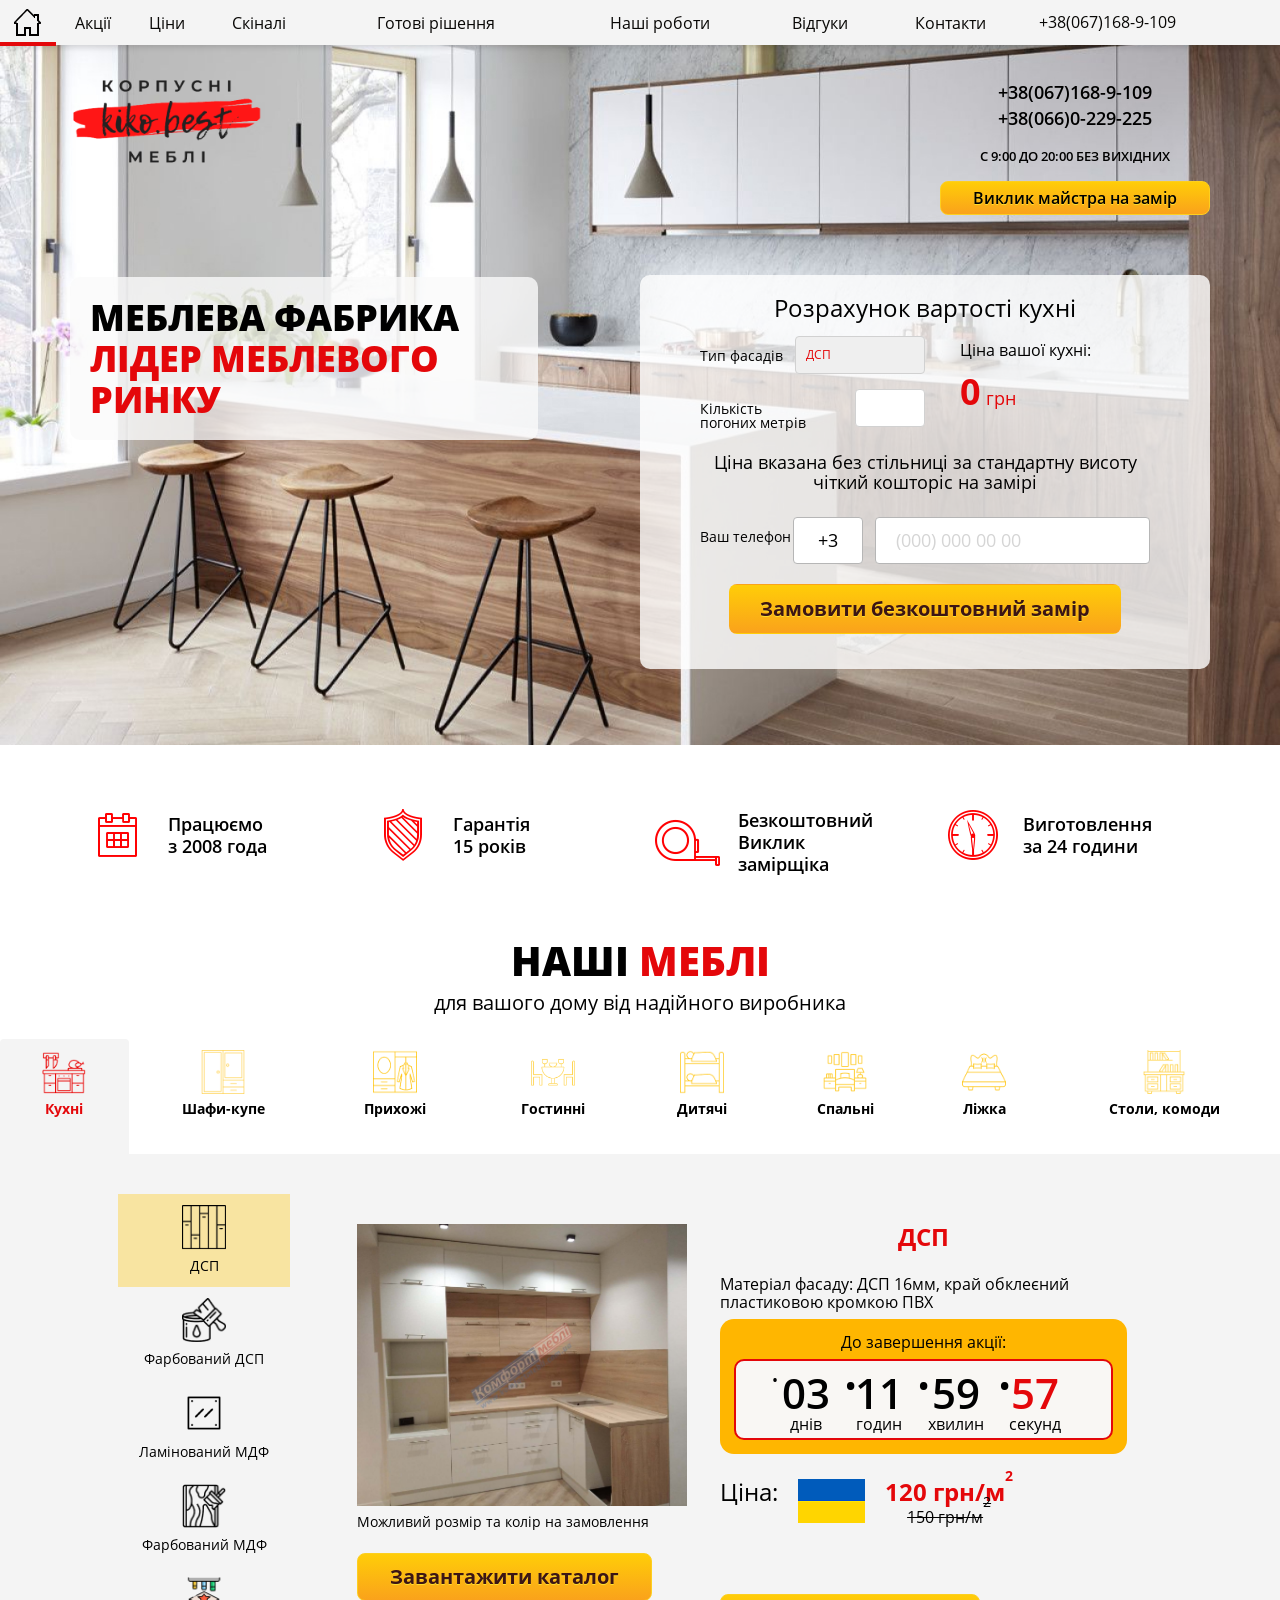
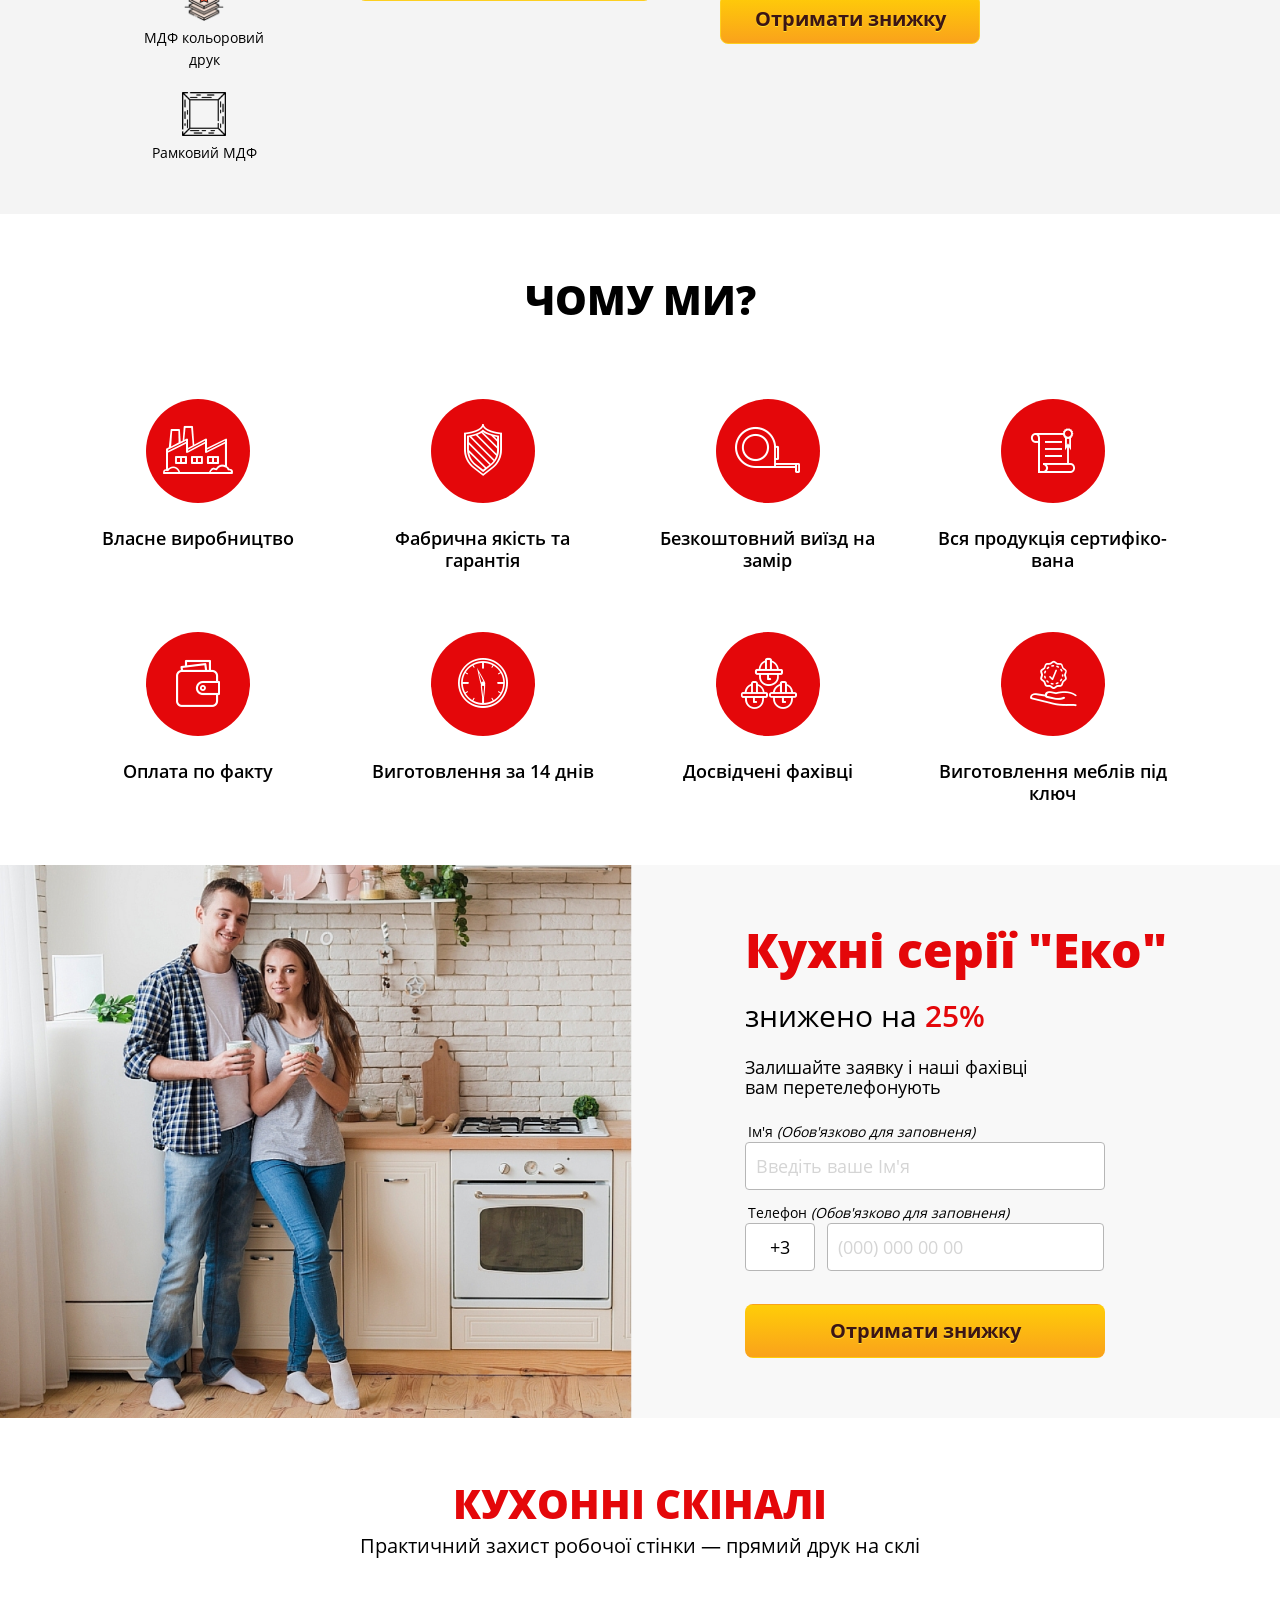
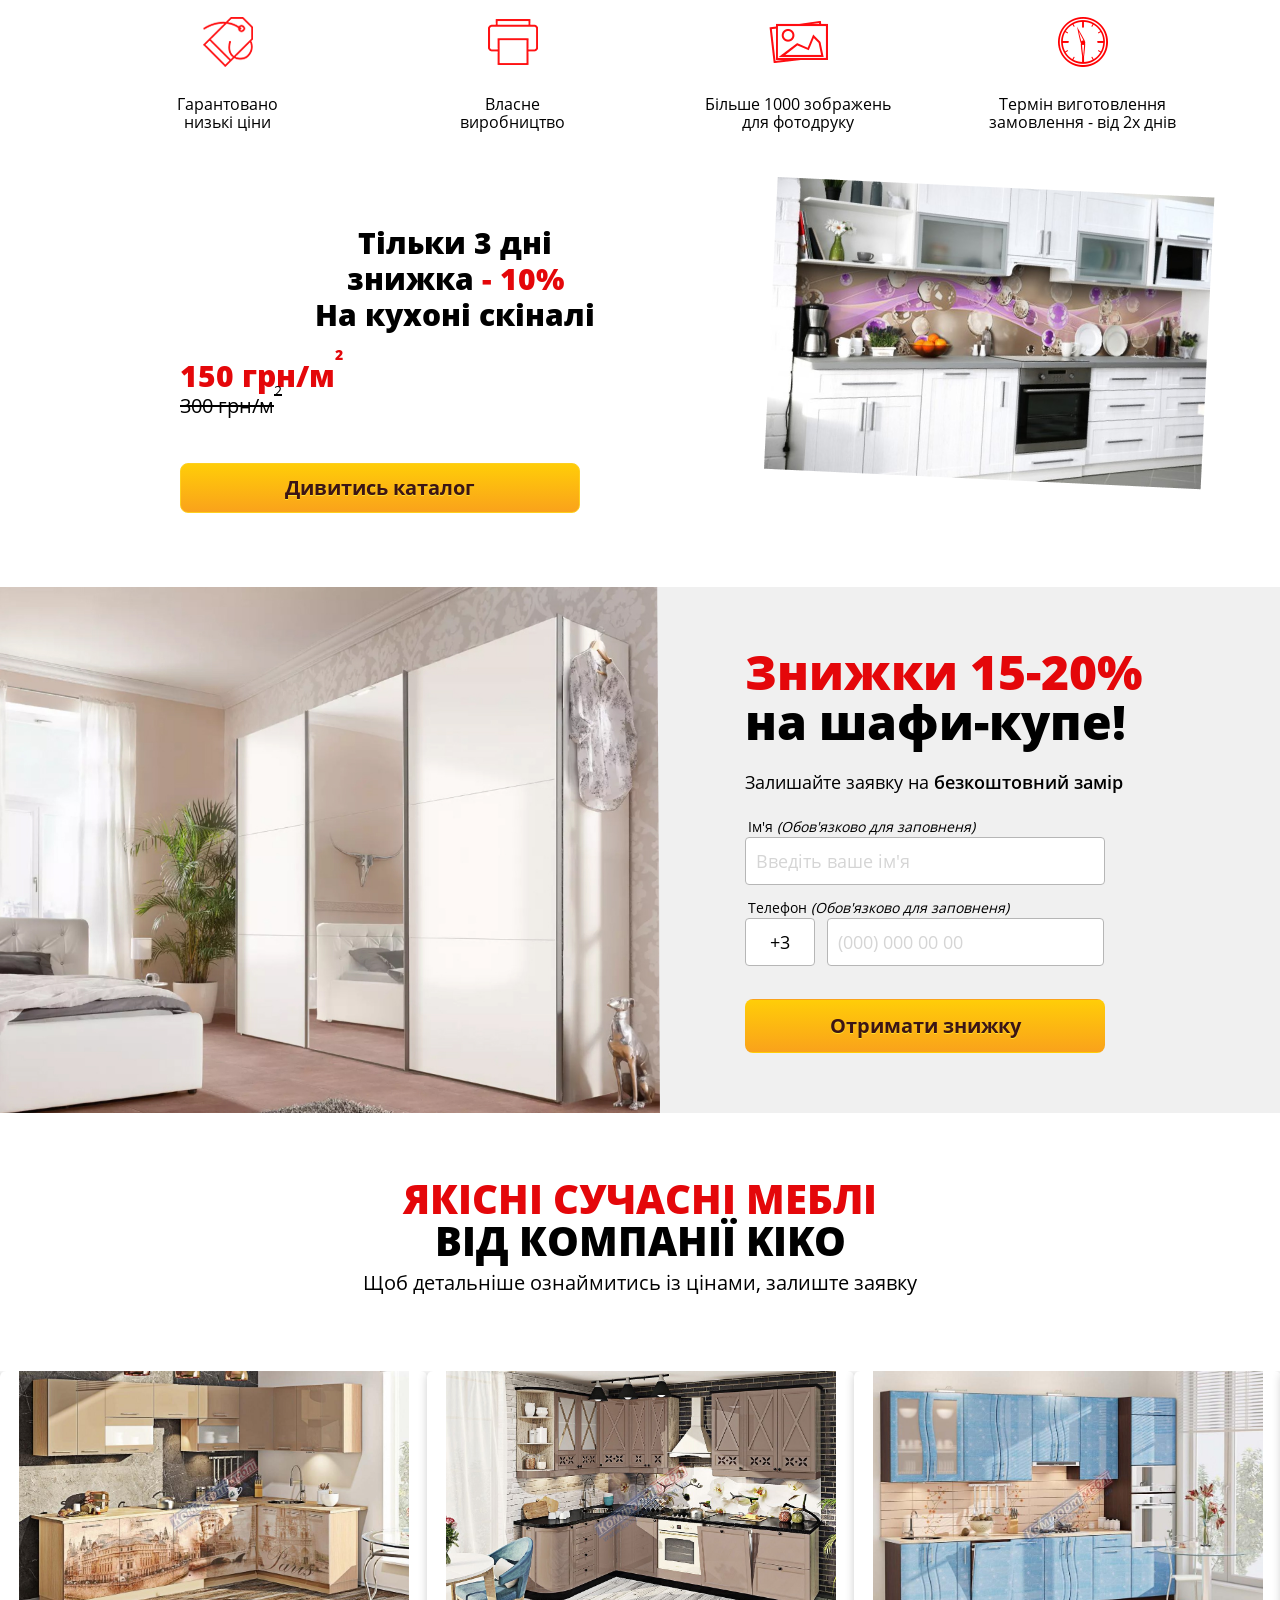
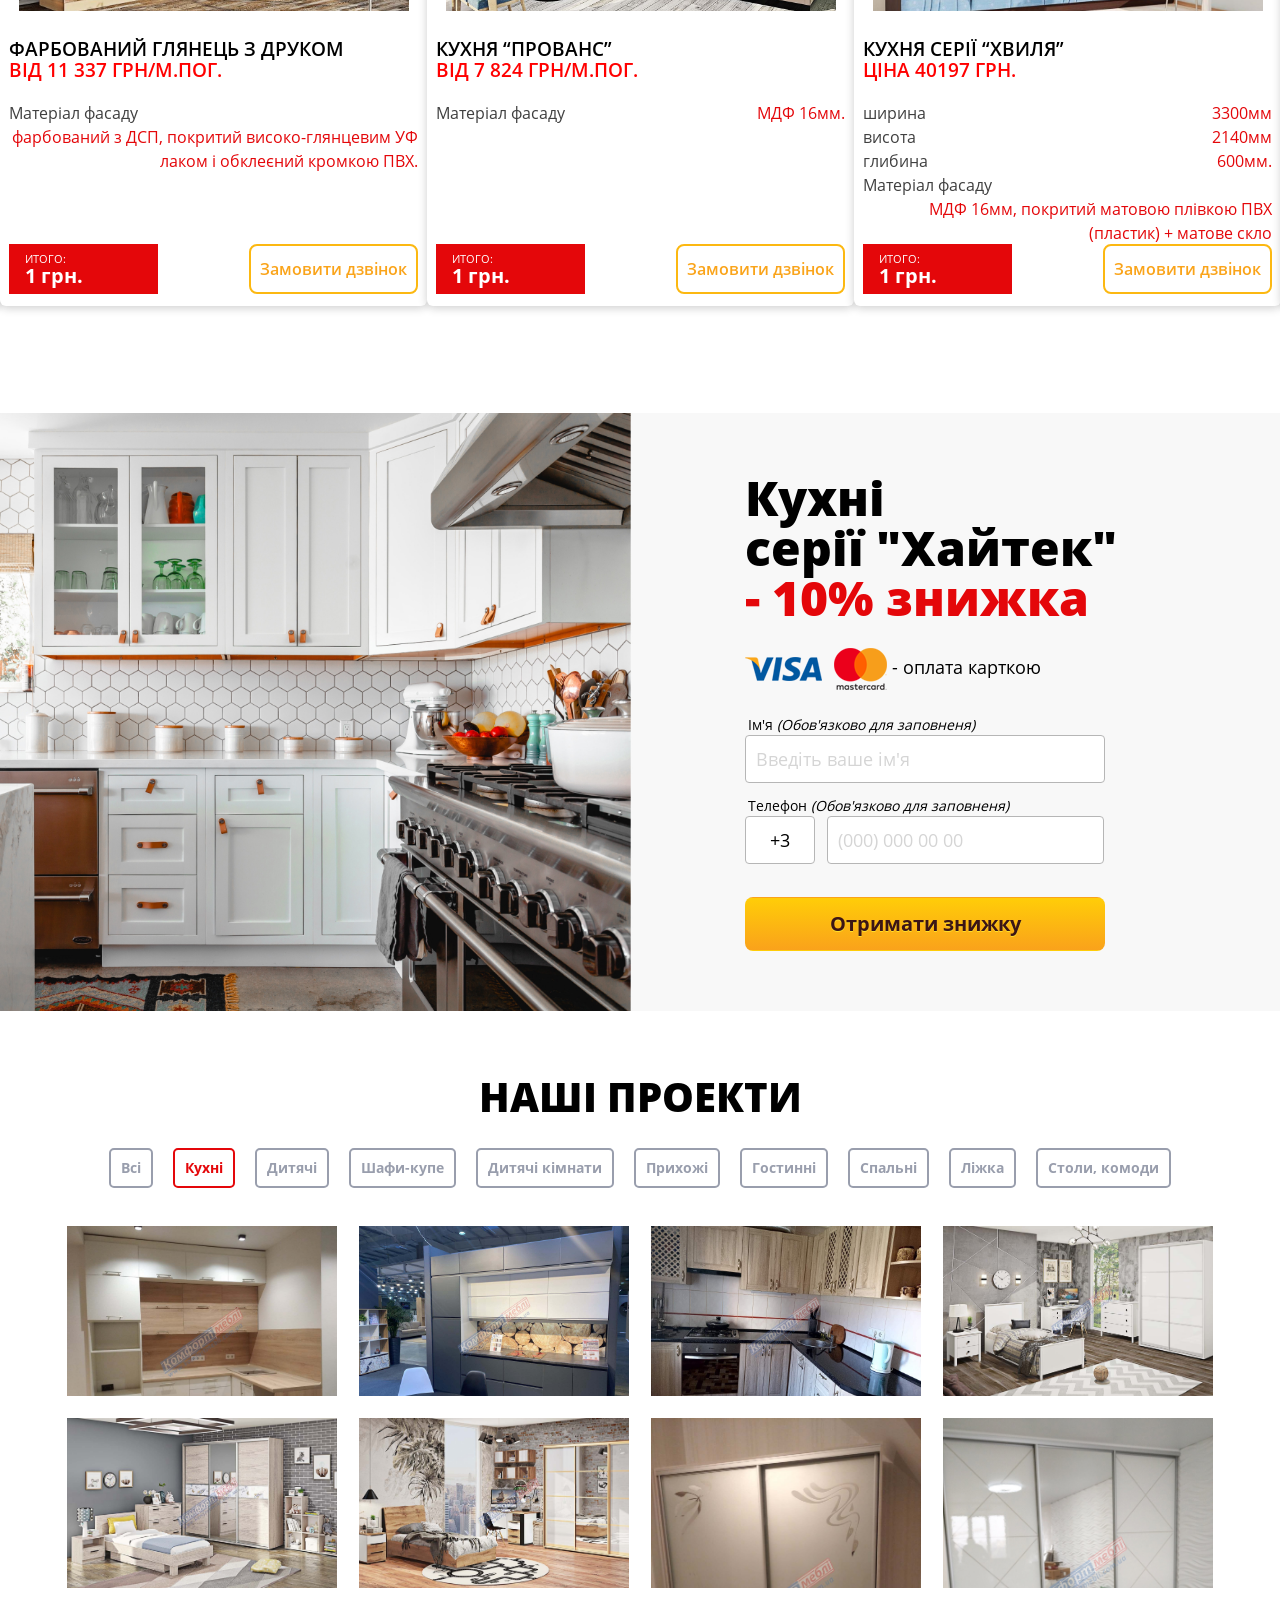
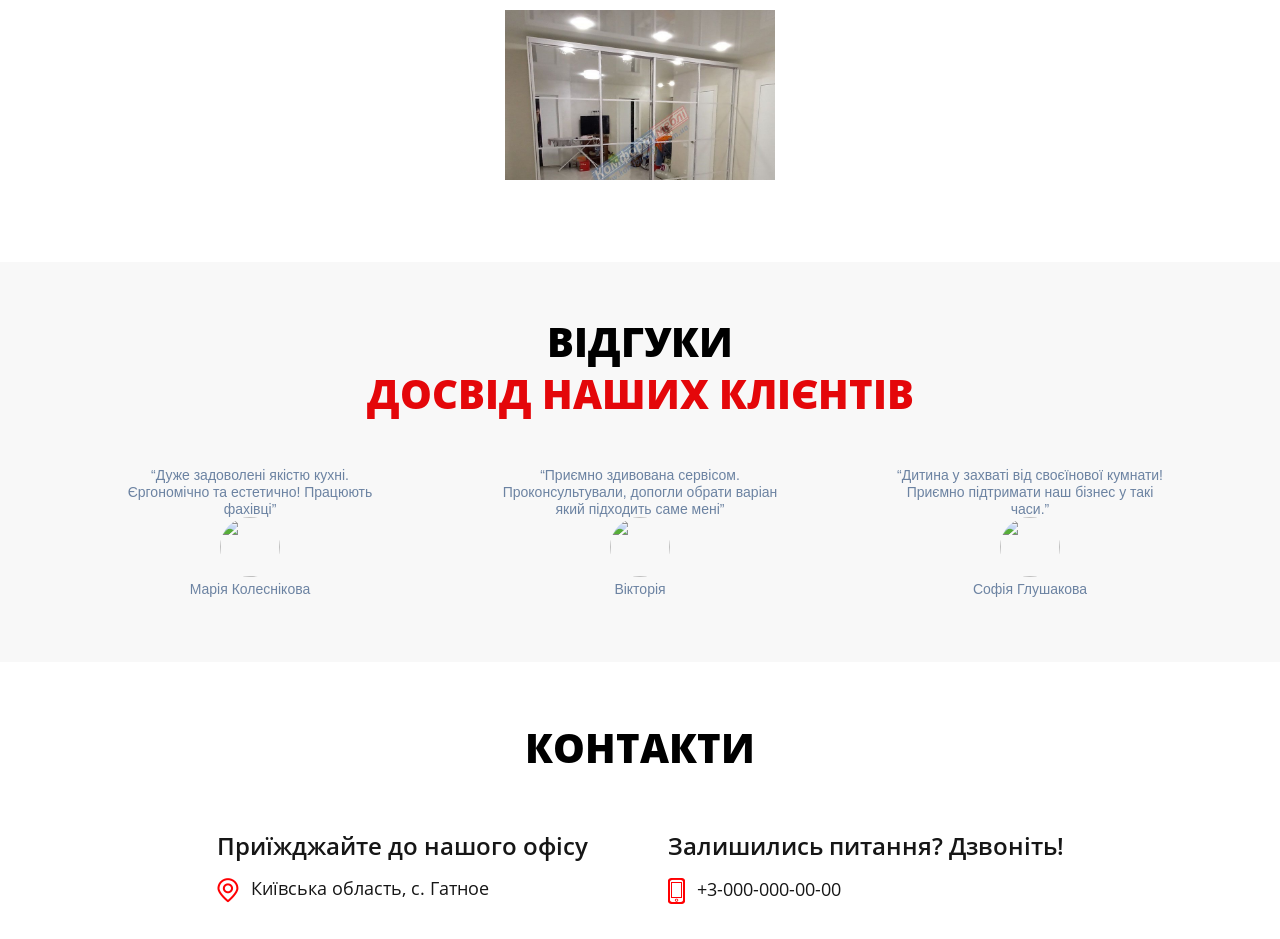
==== commit 55f50acb: "adaptive" ====
--- a/index.html
+++ b/index.html
@@ -245,7 +245,7 @@
 												<p class="description-text">
 													Можливий розмір та колір на замовлення
 												</p>
-												<a href="#" class="download descr btn">Завантажити каталог</a>
+												<a href="#" class="download btn">Завантажити каталог</a>
 											</div>
 											
 											<div class="descr">
@@ -280,7 +280,7 @@
 												<p class="description-text">
 													Можливий розмір та колір на замовлення
 												</p>
-												<a href="#" class="download descr btn">Завантажити каталог</a>
+												<a href="#" class="download  btn">Завантажити каталог</a>
 											</div>
 											
 											<div class="descr">
@@ -316,7 +316,7 @@
 												<p class="description-text">
 													Можливий розмір та колір на замовлення
 												</p>
-												<a href="#" class="download descr btn">Завантажити каталог</a>
+												<a href="#" class="download  btn">Завантажити каталог</a>
 											</div>
 											
 											<div class="descr">
@@ -351,7 +351,7 @@
 												<p class="description-text">
 													Можливий розмір та колір на замовлення
 												</p>
-												<a href="#" class="download descr btn">Завантажити каталог</a>
+												<a href="#" class="download  btn">Завантажити каталог</a>
 											</div>
 											
 											<div class="descr">
@@ -386,7 +386,7 @@
 											<p class="description-text">
 												Можливий розмір та колір на замовлення
 											</p>
-											<a href="#" class="download descr btn">Завантажити каталог</a>
+											<a href="#" class="download  btn">Завантажити каталог</a>
 										</div>
 										
 										<div class="descr">
@@ -459,7 +459,7 @@
 													<p class="description-text">
 														Можливий розмір та колір на замовлення
 													</p>
-													<a href="#" class="download descr btn">Завантажити каталог</a>
+													<a href="#" class="download  btn">Завантажити каталог</a>
 												</div>
 												
 												<div class="descr">
@@ -496,7 +496,7 @@
 												<p class="description-text">
 													Можливий розмір та колір на замовлення
 												</p>
-												<a href="#" class="download descr btn">Завантажити каталог</a>
+												<a href="#" class="download  btn">Завантажити каталог</a>
 											</div>
 											
 											<div class="descr">
@@ -531,7 +531,7 @@
 												<p class="description-text">
 													Можливий розмір та колір на замовлення
 												</p>
-												<a href="#" class="download descr btn">Завантажити каталог</a>
+												<a href="#" class="download  btn">Завантажити каталог</a>
 											</div>
 											
 											<div class="descr">
@@ -720,7 +720,7 @@
 				<div class="container">	
 					<ul class="printing__plus row">
 						<li class="_n1 col-xs-6 col-md-3"><p>Гарантовано<br> низькі ціни</p></li>
-						<li class="_n2 col-xs-6 col-md-3"><p>Влесне<br> виробництво</p></li>
+						<li class="_n2 col-xs-6 col-md-3"><p>Власне<br> виробництво</p></li>
 						<li class="_n3 col-xs-6 col-md-3"><p>Більше 1000 зображень<br> для фотодруку</p></li>
 						<li class="_n4 col-xs-6 col-md-3"><p>Термін виготовлення<br> замовлення - від 2х днів</p></li>
 					</ul>
--- a/css/style.css
+++ b/css/style.css
@@ -4114,6 +4114,40 @@
 
         right: 10px;
     }
+    .banner .bid {
+       
+        width: 100%;
+    }
+    .banner._n2 {
+        padding-top: 14px;
+        background-image: url(../img/backs/mob_banner.png);
+    }
+    .banner .bid p {
+        font: 22px/24px OpenSansRegular;
+    }
+    .banner .bid label {
+        font: 13px/24px OpenSansRegular;
+    }
+    .printing__plus li:before {
+        transform: scale(0.8);
+    }
+    .printing__plus li p {
+        margin-top: 11px;
+        margin-bottom: 16px;
+    }
+    .banner._n1 {
+        padding-top: 35px;
+        background-image: url(../img/backs/mob_banner2.png);
+    }
+    .banner._n3 {
+        background-image: url(../img/backs/mob_banner3.png);
+        padding-top: 35px;
+        margin-top: 40px;
+    }
+    .testimonial-inner .tour-desc {
+        border-radius: 5px;
+        padding: 11px;
+    }
 }
 
 
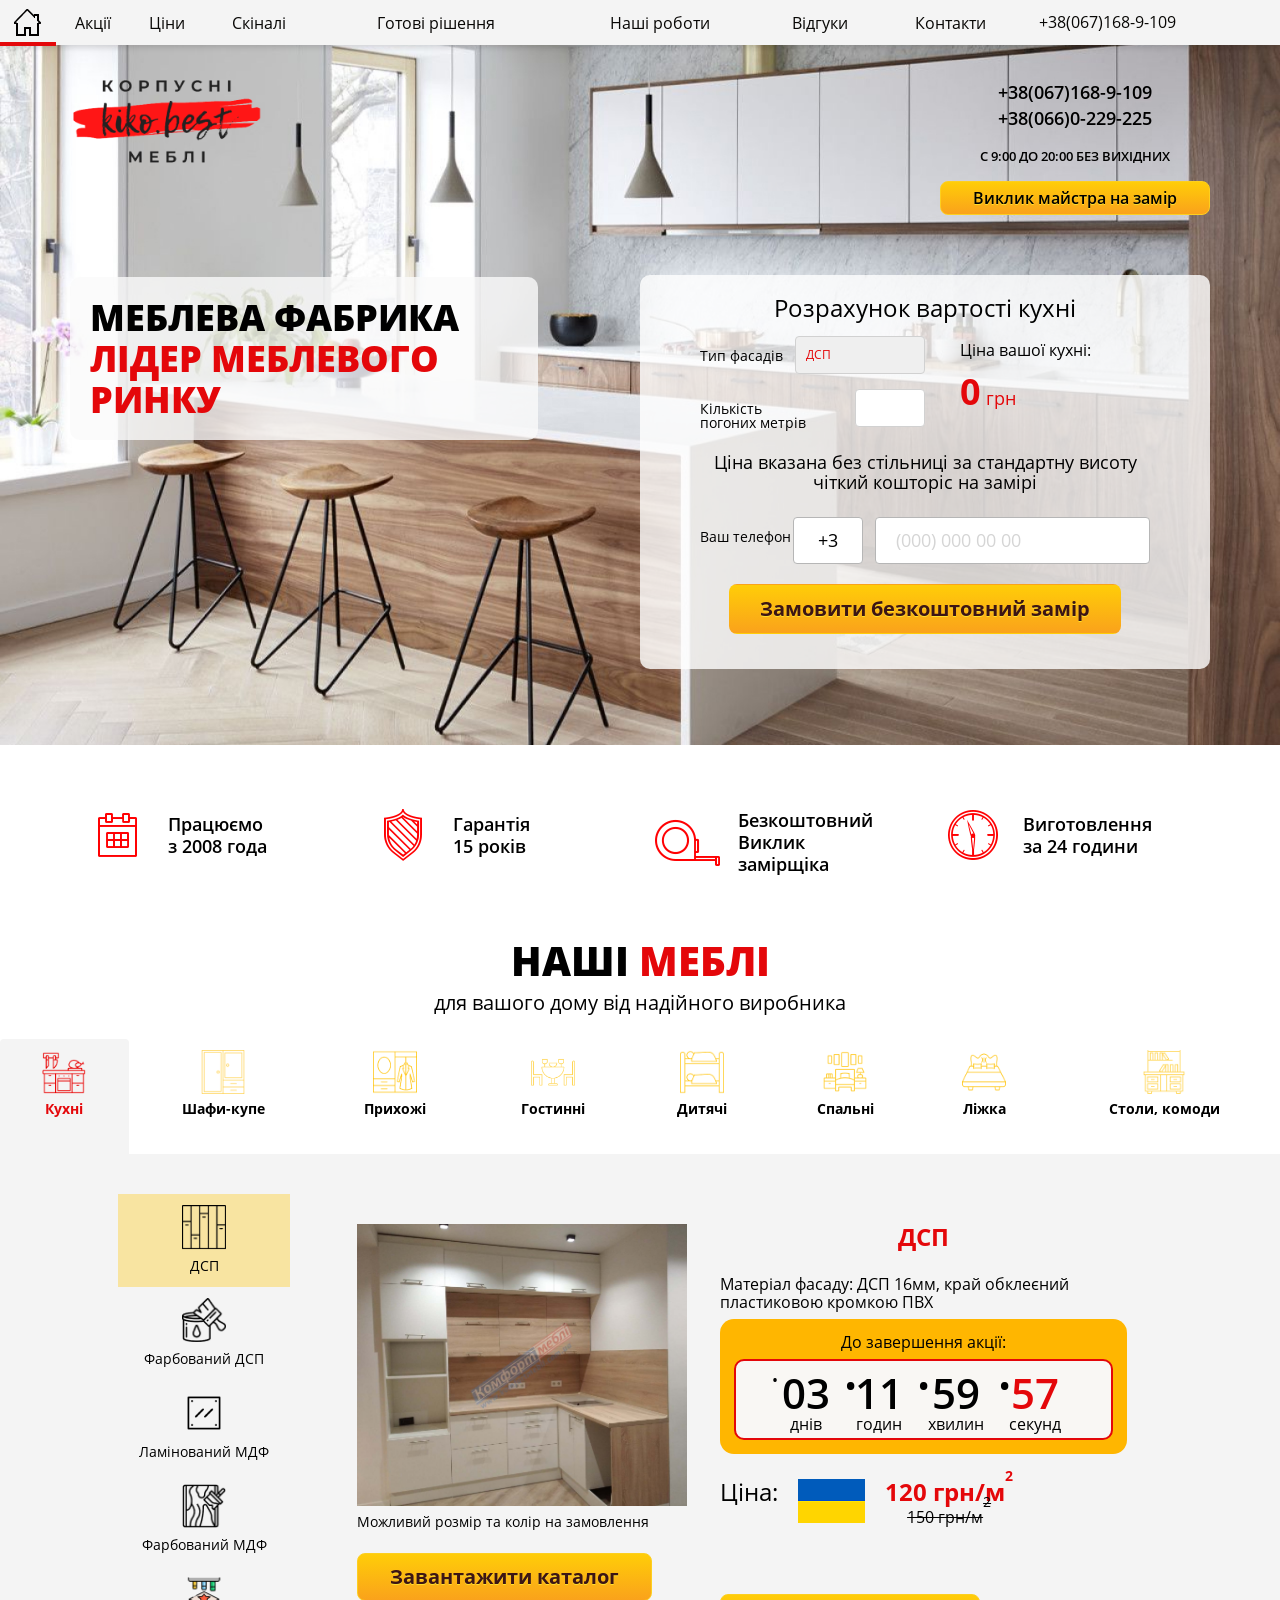
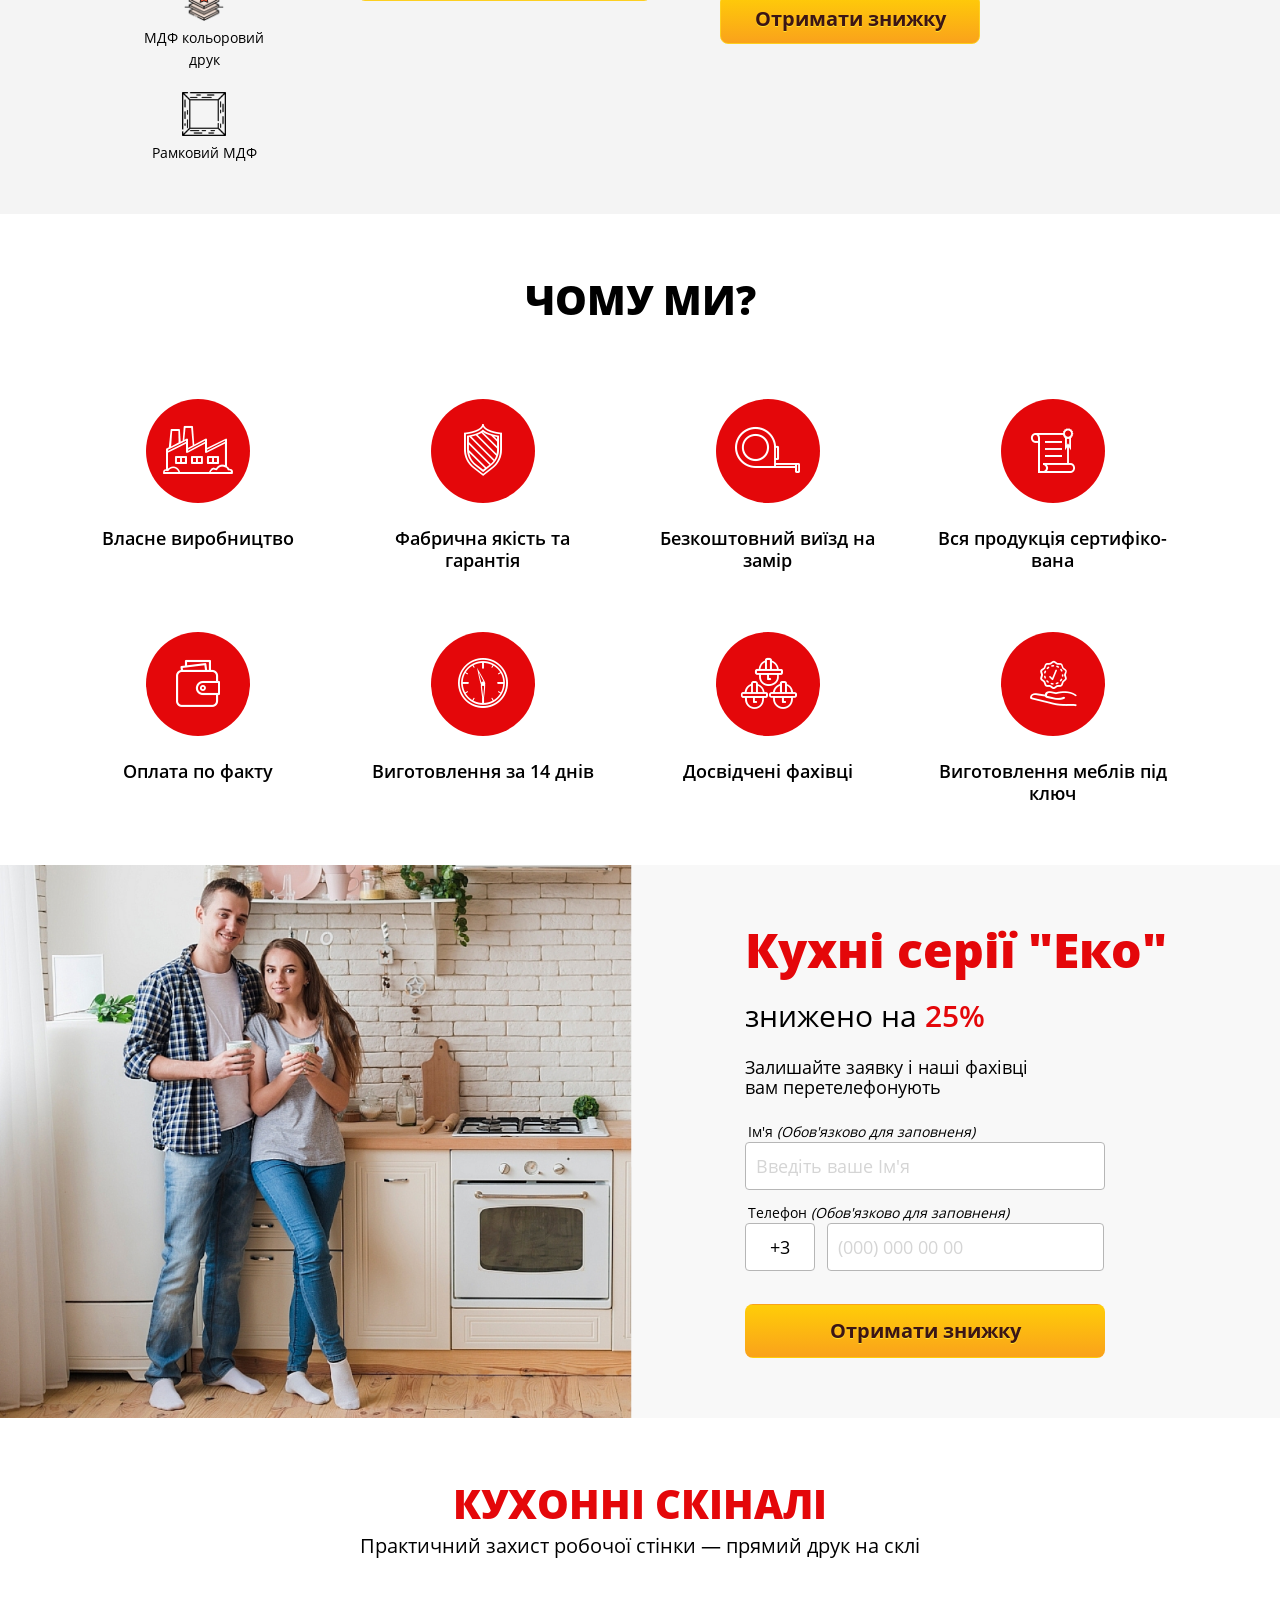
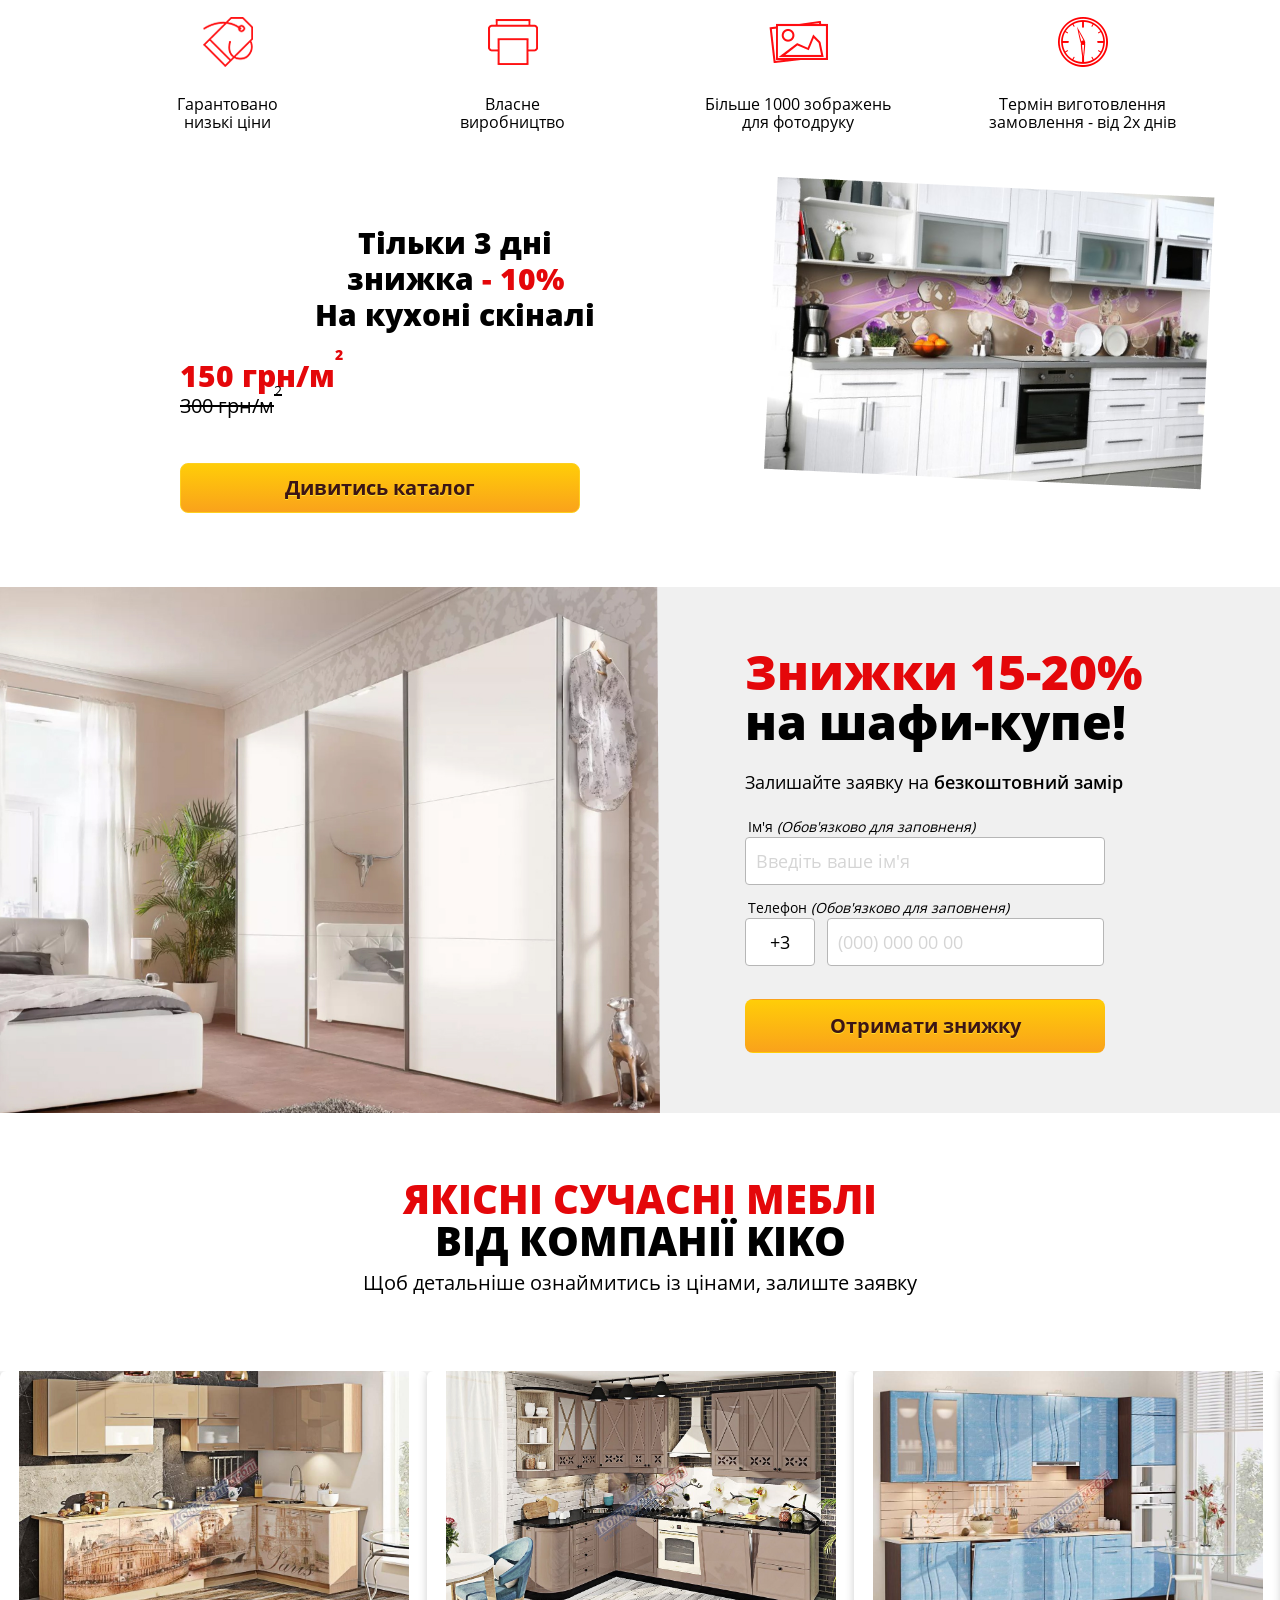
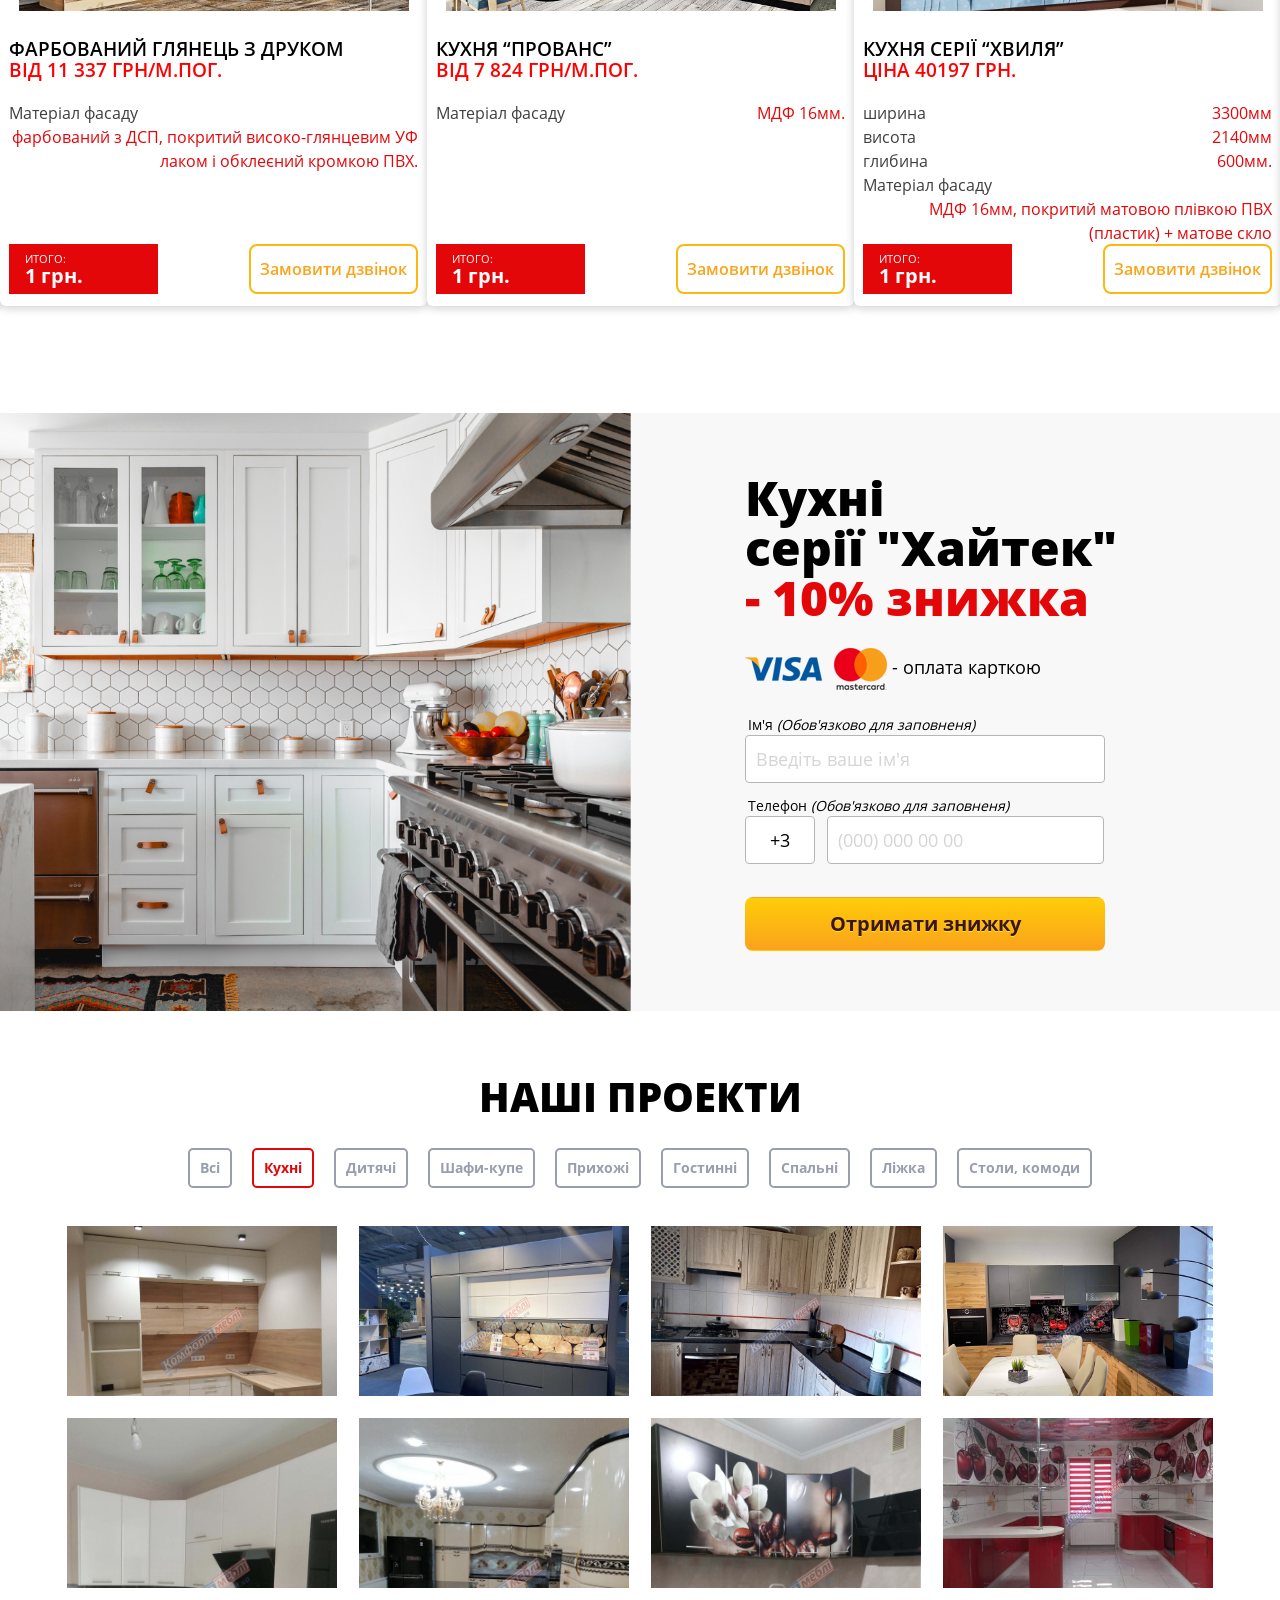
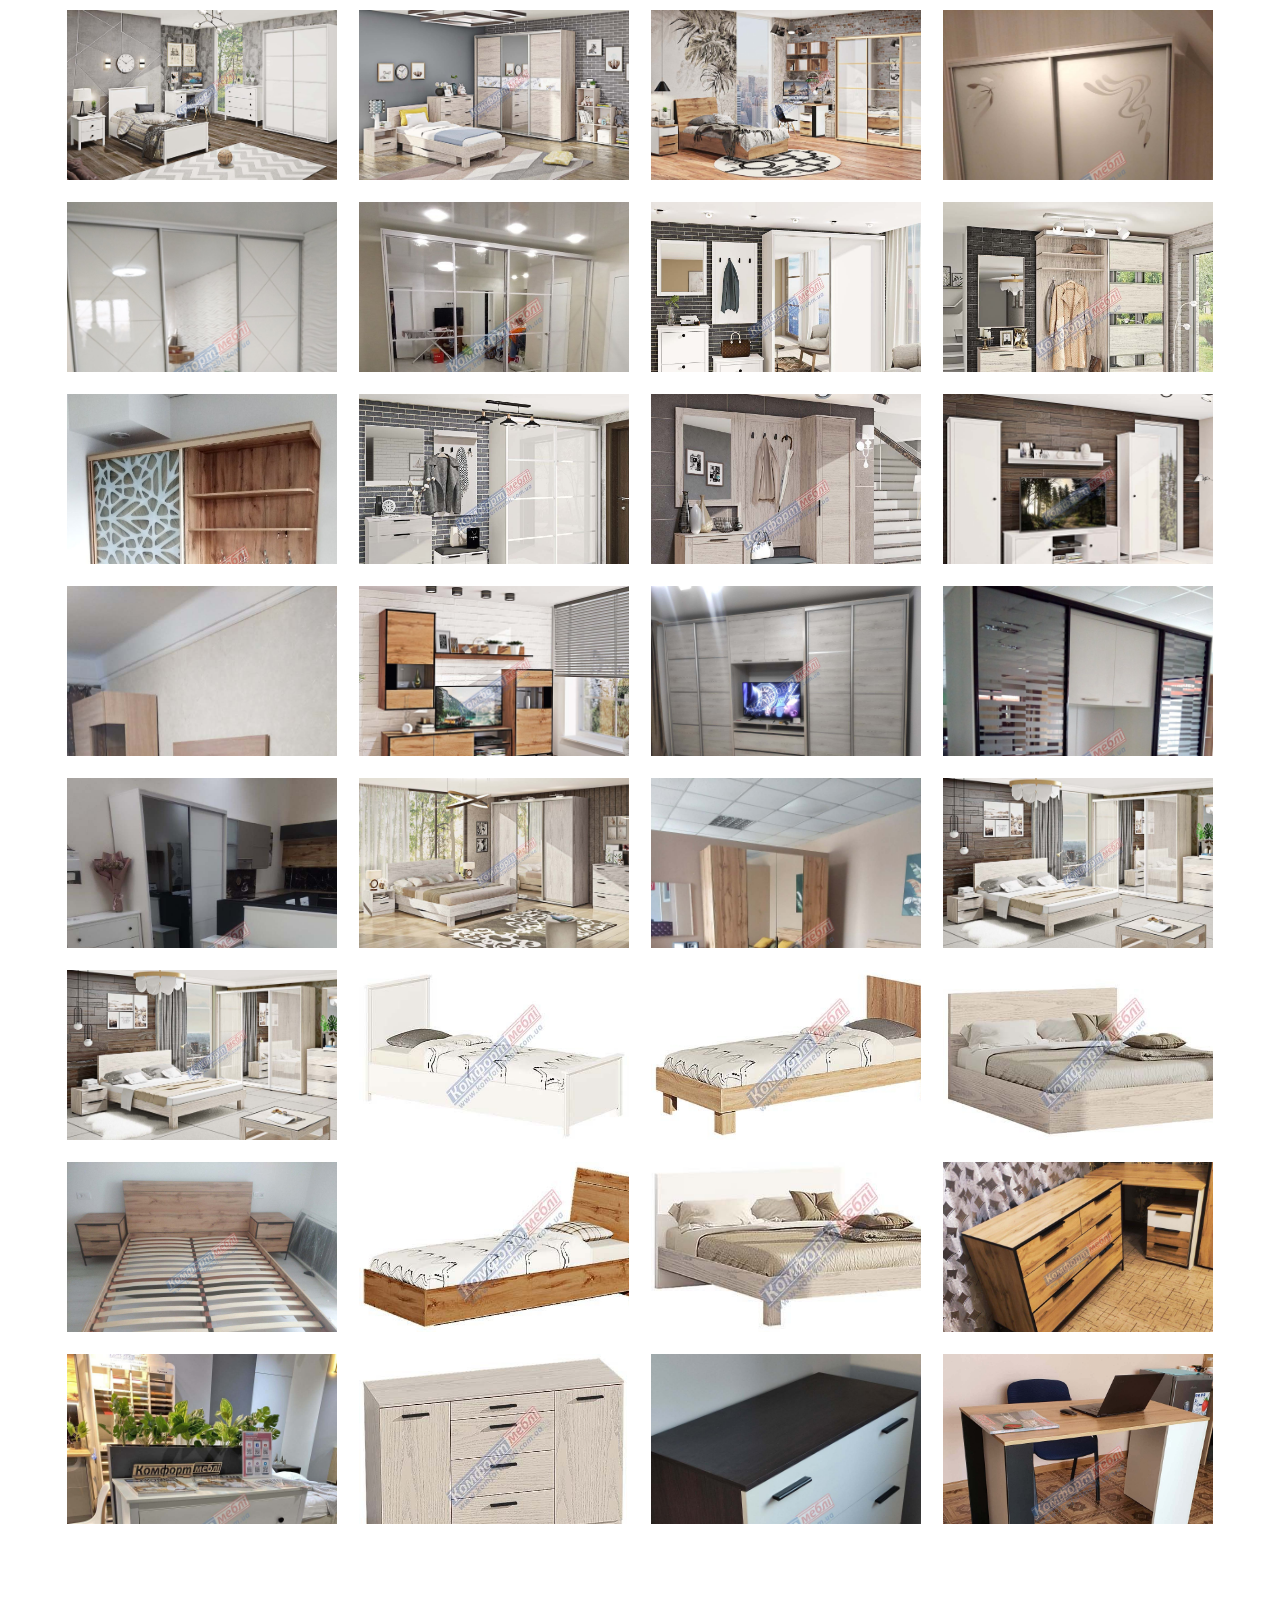
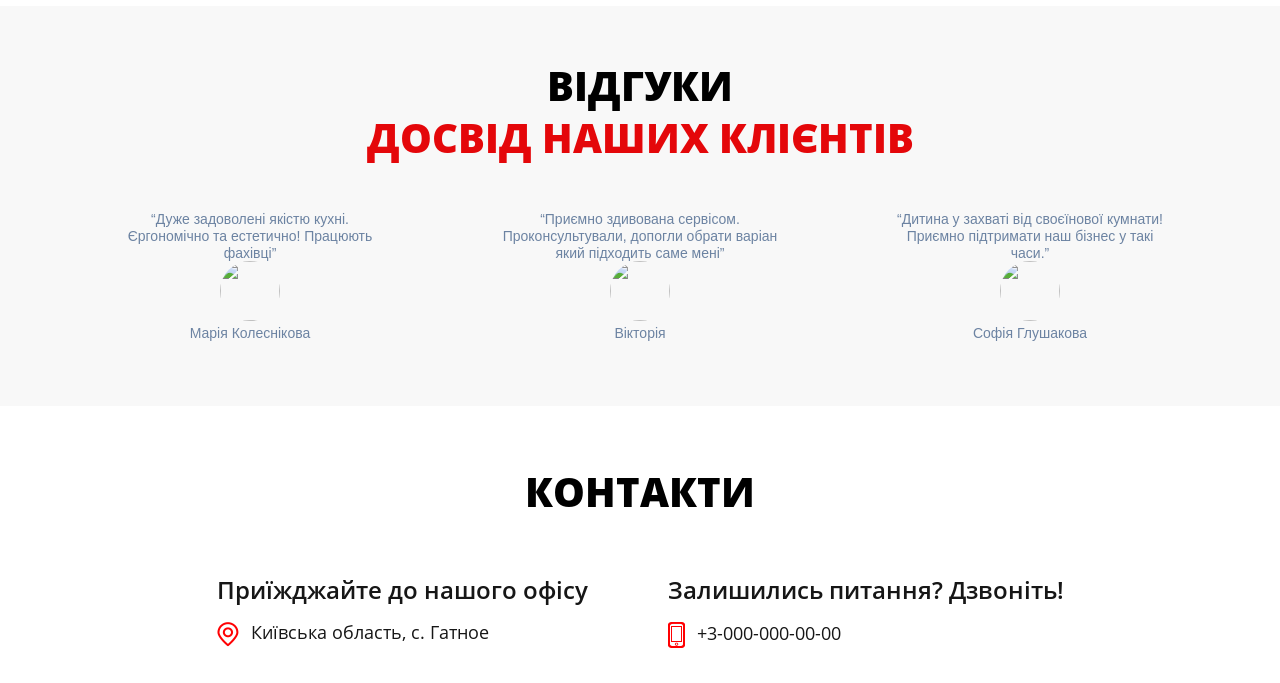
==== commit 4604e5d5: "final content" ====
--- a/index.html
+++ b/index.html
@@ -129,35 +129,35 @@
 			<div class="catalog">
 				<div class="wrapper">
 					<ul class="catalog__nav">
-						<li class=" _active" data-href="#cat1" id="two">
+						<li class=" _active category" data-href="#cat1" id="two">
 							<div class="icon-pack kitchen"></div>
 							<p>Кухні</p>
 						</li>
-						<li class="_n4" data-href="#cat2">
+						<li class="_n4 category" data-href="#cat2">
 							<div class="icon-pack kupe"></div>
 							<p>Шафи-купе</p>
 						</li>
-						<li class="_n1" data-href="#cat3">
+						<li class="_n1 category" data-href="#cat3">
 							<div class="icon-pack enter"></div>
 							<p>Прихожі</p>
 						</li>
-						<li class="_n7" data-href="#cat4">
+						<li class="_n7 category" data-href="#cat4">
 							<div class="icon-pack guest"></div>
 							<p>Гостинні</p>
 						</li>
-						<li class="_n8" data-href="#cat5">
+						<li class="_n8 category" data-href="#cat5">
 							<div class="icon-pack childrens"></div>
 							<p>Дитячі</p>
 						</li>
-						<li class="_n5" data-href="#cat6">
+						<li class="_n5 category" data-href="#cat6">
 							<div class="icon-pack sleep"></div>
 							<p>Спальні</p>
 						</li>
-						<li class="_n3" data-href="#cat7">
+						<li class="_n3 category" data-href="#cat7">
 							<div class="icon-pack bads"></div>
 							<p>Ліжка</p>
 						</li>
-						<li class="_n6" data-href="#cat8">
+						<li class="_n6 category" data-href="#cat8">
 							<div class="icon-pack tables"></div>
 							<p>Столи, комоди</p>
 						</li>
@@ -196,7 +196,7 @@
 								</div>
 								<!--btabs content -->
 								<div class="ware-char-content">
-									<div id="dsp" data-tab-content class="active ware-charsctreictic">
+									<div id="dsp" data-tab-content class="active needActive ware-charsctreictic">
 									<!-- catalog-item-->
 										<div class="item wrap-ITEMS">
 											<div class="wrp-item-images">
@@ -207,8 +207,7 @@
 													<p class="description-text">
 														Можливий розмір та колір на замовлення
 													</p>
-													<a href="#" class="download  btn">Завантажити каталог</a>
-
+													<a href="./catalogs/Kuhni2022.pdf" download class="download btn">Завантажити каталог</a>
 												</div>
 											</div>
 											
@@ -245,11 +244,11 @@
 												<p class="description-text">
 													Можливий розмір та колір на замовлення
 												</p>
-												<a href="#" class="download btn">Завантажити каталог</a>
+												<a href="./catalogs/Kuhni2022.pdf" download class="download btn">Завантажити каталог</a>
 											</div>
 											
 											<div class="descr">
-												<h4>ДСП</h4>
+												<h4>Фарбований ДСП</h4>
 												<p class="description-text">
 													Матеріал фасаду: ДСП 16мм, край обклеєний пластиковою кромкою ПВХ
 												</p>
@@ -280,7 +279,7 @@
 												<p class="description-text">
 													Можливий розмір та колір на замовлення
 												</p>
-												<a href="#" class="download  btn">Завантажити каталог</a>
+												<a href="./catalogs/Kuhni2022.pdf" download class="download btn">Завантажити каталог</a>
 											</div>
 											
 											<div class="descr">
@@ -316,7 +315,7 @@
 												<p class="description-text">
 													Можливий розмір та колір на замовлення
 												</p>
-												<a href="#" class="download  btn">Завантажити каталог</a>
+												<a href="./catalogs/Kuhni2022.pdf" download class="download btn">Завантажити каталог</a>
 											</div>
 											
 											<div class="descr">
@@ -351,7 +350,7 @@
 												<p class="description-text">
 													Можливий розмір та колір на замовлення
 												</p>
-												<a href="#" class="download  btn">Завантажити каталог</a>
+												<a href="./catalogs/Kuhni2022.pdf" download class="download btn">Завантажити каталог</a>
 											</div>
 											
 											<div class="descr">
@@ -386,7 +385,7 @@
 											<p class="description-text">
 												Можливий розмір та колір на замовлення
 											</p>
-											<a href="#" class="download  btn">Завантажити каталог</a>
+											<a href="./catalogs/Kuhni2022.pdf" download class="download btn">Завантажити каталог</a>
 										</div>
 										
 										<div class="descr">
@@ -449,7 +448,7 @@
 								</div>
 								<!--btabs content -->
 								<div class="ware-char-content">
-									<div id="cupe-two" data-tab-content class="active firstActive ware-charsctreictic">
+									<div id="cupe-two" data-tab-content class="active needActive firstActive ware-charsctreictic">
 										<!-- catalog-item-->
 											<div class="wrap-ITEMS">
 												<div class="wrp-item-images">
@@ -459,7 +458,7 @@
 													<p class="description-text">
 														Можливий розмір та колір на замовлення
 													</p>
-													<a href="#" class="download  btn">Завантажити каталог</a>
+													<a href="./catalogs/ShafuKype22-23.pdf" download class="download btn">Завантажити каталог</a>
 												</div>
 												
 												<div class="descr">
@@ -496,7 +495,7 @@
 												<p class="description-text">
 													Можливий розмір та колір на замовлення
 												</p>
-												<a href="#" class="download  btn">Завантажити каталог</a>
+												<a href="./catalogs/ShafuKype22-23.pdf" download class="download btn">Завантажити каталог</a>
 											</div>
 											
 											<div class="descr">
@@ -527,11 +526,13 @@
 										<!-- catalog-item-->
 										<div class="item wrap-ITEMS">
 											<div class="wrp-item-images">
-												<div class="img _stamp" style="background-image: url(img/photo/boxes/four_fasads/1962eedcef1f763b8821c86163030e7e.jpg)"></div>
-												<p class="description-text">
-													Можливий розмір та колір на замовлення
-												</p>
-												<a href="#" class="download  btn">Завантажити каталог</a>
+												<div class="img _stamp" >
+													<img src="img/photo/boxes/four_fasads/1962eedcef1f763b8821c86163030e7e.jpg" alt="">
+												</div>
+												<p class="description-text">
+													Можливий розмір та колір на замовлення
+												</p>
+												<a href="./catalogs/ShafuKype22-23.pdf" download class="download btn">Завантажити каталог</a>
 											</div>
 											
 											<div class="descr">
@@ -560,117 +561,1319 @@
 										
 									</div>
 									<div id="cupe-six" data-tab-content class=" ware-charsctreictic">
-										4
+										<!-- catalog-item-->
+										<div class="item wrap-ITEMS">
+											<div class="wrp-item-images">
+												<div class="img _stamp" >
+													<img src="img/photo/boxes/six_fasads/278c13ad2f435aaedd4d51130da256a5.jpg" alt="">
+												</div>
+												<p class="description-text">
+													Можливий розмір та колір на замовлення
+												</p>
+												<a href="./catalogs/ShafuKype22-23.pdf" download class="download btn">Завантажити каталог</a>
+											</div>
+											
+											<div class="descr">
+												<h4>Шість фасадів </h4>
+												<p class="description-text">
+													Розміром від 4,2м до 5,4м<br>
+													Можливий розмір та колір на замовлення
+												</p>
+												<!-- action block. change counter ID for correct work -->
+												<!-- <div class="countdown">
+													<p>До завершення акції:</p>
+													<ul id="countdown6"></ul>
+												</div>											 -->
+												<div class="descr__price _top">
+													<table>
+														<tr>
+															<td>Ціна:</td>
+															<td><img src="img/flag_u.png" alt="Україна!"></td>
+															<td><b>120 грн/м<sup>2</sup></b><br><span>150 грн/м<sup>2</sup></span></td>
+														</tr>														
+													</table>
+												</div>
+												<a href="#" class="feedb btn js-open">Отримати знижку</a>
+											</div>
+										</div>	
 									</div>									
 									<div id="cupe-corner" data-tab-content class=" ware-charsctreictic">
-										5
+										<!-- catalog-item-->
+										<div class="item wrap-ITEMS">
+											<div class="wrp-item-images">
+												<div class="img _stamp" >
+													<img src="img/photo/boxes/corner/bef25079909d2af0c57157960db8ef86.jpg" alt="">
+												</div>
+												<p class="description-text">
+													Можливий розмір та колір на замовлення
+												</p>
+												<a href="./catalogs/ShafuKype22-23.pdf" download class="download btn">Завантажити каталог</a>
+											</div>
+											
+											<div class="descr">
+												<h4>Кутові </h4>
+												<p class="description-text">
+													Розміром від 1,1м до 1,3м<br>
+													Можливий розмір та колір на замовлення
+												</p>
+												<!-- action block. change counter ID for correct work -->
+												<!-- <div class="countdown">
+													<p>До завершення акції:</p>
+													<ul id="countdown6"></ul>
+												</div>											 -->
+												<div class="descr__price _top">
+													<table>
+														<tr>
+															<td>Ціна:</td>
+															<td><img src="img/flag_u.png" alt="Україна!"></td>
+															<td><b>120 грн/м<sup>2</sup></b><br><span>150 грн/м<sup>2</sup></span></td>
+														</tr>														
+													</table>
+												</div>
+												<a href="#" class="feedb btn js-open">Отримати знижку</a>
+											</div>
+										</div>	
 									</div>
 									<div id="cupe-guests" data-tab-content class=" ware-charsctreictic">
-										6
+										<!-- catalog-item-->
+										<div class="item wrap-ITEMS">
+											<div class="wrp-item-images">
+												<div class="img _stamp" >
+													<img src="img/photo/boxes/guest-kupe/1a54aae98ab8b72f8f24833a2ce6bd6c.jpg" alt="">
+												</div>
+												<p class="description-text">
+													Можливий розмір та колір на замовлення
+												</p>
+												<a href="./catalogs/ShafuKype22-23.pdf" download class="download btn">Завантажити каталог</a>
+											</div>
+											
+											<div class="descr">
+												<h4>Гостині-Купе </h4>
+												<p class="description-text">
+													Розміром від 2,1м до 2,7м<br>
+													Можливий розмір та колір на замовлення
+												</p>
+												<!-- action block. change counter ID for correct work -->
+												<!-- <div class="countdown">
+													<p>До завершення акції:</p>
+													<ul id="countdown6"></ul>
+												</div>											 -->
+												<div class="descr__price _top">
+													<table>
+														<tr>
+															<td>Ціна:</td>
+															<td><img src="img/flag_u.png" alt="Україна!"></td>
+															<td><b>120 грн/м<sup>2</sup></b><br><span>150 грн/м<sup>2</sup></span></td>
+														</tr>														
+													</table>
+												</div>
+												<a href="#" class="feedb btn js-open">Отримати знижку</a>
+											</div>
+										</div>	
 									</div>
 									<div id="cupe-tv" data-tab-content class=" ware-charsctreictic">
-										7
+										<!-- catalog-item-->
+										<div class="item wrap-ITEMS">
+											<div class="wrp-item-images">
+												<div class="img _stamp" >
+													<img src="img/photo/boxes/guest-kupe/4ba5657fb73cfca61b0445dbc7dbc153.jpg" alt="">
+												</div>
+												<p class="description-text">
+													Можливий розмір та колір на замовлення
+												</p>
+												<a href="./catalogs/ShafuKype22-23.pdf" download class="download btn">Завантажити каталог</a>
+											</div>
+											
+											<div class="descr">
+												<h4>Секція під телевізор</h4>
+												<p class="description-text">
+													шир.1185мм, вис.2100/2400мм, гл.450/600.<br>
+													Можливий розмір та колір на замовлення
+												</p>
+												<!-- action block. change counter ID for correct work -->
+												<!-- <div class="countdown">
+													<p>До завершення акції:</p>
+													<ul id="countdown6"></ul>
+												</div>											 -->
+												<div class="descr__price _top">
+													<table>
+														<tr>
+															<td>Ціна:</td>
+															<td><img src="img/flag_u.png" alt="Україна!"></td>
+															<td><b>120 грн/м<sup>2</sup></b><br><span>150 грн/м<sup>2</sup></span></td>
+														</tr>														
+													</table>
+												</div>
+												<a href="#" class="feedb btn js-open">Отримати знижку</a>
+											</div>
+										</div>	
 									</div>
 								</div>
 							</div>
 						</div>
 						<!--  hall -->
 						<div class="catalog__hide" id="cat3" style="display: none">
-							<div class="img _stamp" style="background-image: url(img/cat_1.jpg)"></div>
-							<div class="descr">
-								<h4>Глянцевые потолки</h4>
-								<ul>
-									<li>Гладкая поверхность с ярким блеском;</li>
-									<li>Зрительное увеличение пространства;</li>
-									<li>Идеально подходит не только для жилых помещений, но и для общественных мест.</li>
-								</ul>
-								<div class="descr__price _top">
-									<table>
-										<tr>
-											<td>Цена:</td>
-											<td><img src="img/flag_u.png" alt="0"></td>
-											<td><b>120 грн/м<sup>2</sup></b><br><span>150 грн/м<sup>2</sup></span></td>
-										</tr>
-									</table>
-								</div>
-								<a href="#"  class="feedb btn js-open">Вызвать замерщика</a>
+							<div class="wrap-inner-tabs">
+								<div class="ware-char-top">
+									<div data-tab-target="#hall-bravo" class="tab active ware-btn">
+										<div class="icon-pack hall-bravo"></div>
+										<p>Браво </p>										
+									</div>
+									<div data-tab-target="#hall-eco" class="tab ware-btn">
+										<div class="icon-pack hall-eco"></div>
+										<p>Еко</p>
+									</div>
+									<div data-tab-target="#hall-vendo" class="tab ware-btn">
+										<div class="icon-pack hall-vendo"></div>
+										<p>Вендо</p>
+									</div>
+									<div data-tab-target="#hall-prestij" class="tab ware-btn">
+										<div class="icon-pack hall-prestij"></div>
+										<p>Престиж</p>
+									</div>
+									<div data-tab-target="#hall-trend" class="tab ware-btn">
+										<div class="icon-pack hall-trend"></div>
+										<p>Тренд </p>
+									</div>
+									<div data-tab-target="#hall-loft" class="tab ware-btn">
+										<div class="icon-pack hall-loft"></div>
+										<p>Лофт</p>
+									</div>
+									<div data-tab-target="#hall-cupe" class="tab ware-btn">
+										<div class="icon-pack hall-cupe"></div>
+										<p>Прихожа купе</p>
+									</div>
+								</div>
+								<!--btabs content -->
+								<div class="ware-char-content">
+									<div id="hall-bravo" data-tab-content class=" needActive  ware-charsctreictic">
+										<!-- catalog-item-->
+											<div class="wrap-ITEMS">
+												<div class="wrp-item-images">
+													<div class="img _stamp">
+														<img src="img/photo/enters/bravo/71weq0fsslqprpbwwkdyl391vke7fqjr.jpg" alt="">
+													</div>
+													<p class="description-text">
+														Можливий розмір та колір на замовлення
+													</p>
+													<a href="./catalogs/prihoji22-23.pdf" download class="download btn">Завантажити каталог</a>
+												</div>
+												
+												<div class="descr">
+													<h4>Браво </h4>
+													<p class="description-text">
+														Ширина 1980мм. <br>
+														Можливо посекційно
+													</p>
+													<!-- action block. change counter ID for correct work -->
+													<!-- <div class="countdown">
+														<p>До завершення акції:</p>
+														<ul id=""></ul>
+													</div>											 -->
+													<div class="descr__price _top">
+														<table>
+															<tr>
+																<td>Ціна:</td>
+																<td><img src="img/flag_u.png" alt="Україна!"></td>
+																<td><b>120 грн/м<sup>2</sup></b><br><span>150 грн/м<sup>2</sup></span></td>
+															</tr>														
+														</table>
+													</div>
+													<a href="#" class="feedb btn js-open">Отримати знижку</a>
+												</div>
+											</div>	
+									</div>
+									<div id="hall-eco" data-tab-content class="  ware-charsctreictic">
+										<!-- catalog-item-->
+										<div class="wrap-ITEMS">
+											<div class="wrp-item-images">
+												<div class="img _stamp">
+													<img src="img/photo/enters/eco/amlpmjgggn4wty5h308nb5u0d97a2zba.jpg" alt="">
+												</div>
+												<p class="description-text">
+													Можливий розмір та колір на замовлення
+												</p>
+												<a href="./catalogs/prihoji22-23.pdf" download class="download btn">Завантажити каталог</a>
+											</div>
+											
+											<div class="descr">
+												<h4>Еко </h4>
+												<p class="description-text">
+													Ширина 2050мм. <br>
+													Можливо посекційно
+												</p>
+												<!-- action block. change counter ID for correct work -->
+												<!-- <div class="countdown">
+													<p>До завершення акції:</p>
+													<ul id=""></ul>
+												</div>											 -->
+												<div class="descr__price _top">
+													<table>
+														<tr>
+															<td>Ціна:</td>
+															<td><img src="img/flag_u.png" alt="Україна!"></td>
+															<td><b>120 грн/м<sup>2</sup></b><br><span>150 грн/м<sup>2</sup></span></td>
+														</tr>														
+													</table>
+												</div>
+												<a href="#" class="feedb btn js-open">Отримати знижку</a>
+											</div>
+										</div>	
+									</div>
+									<div id="hall-vendo" data-tab-content class="  ware-charsctreictic">
+										<!-- catalog-item-->
+										<div class="wrap-ITEMS">
+											<div class="wrp-item-images">
+												<div class="img _stamp">
+													<img src="img/photo/enters/vendo/7gt8u9vjv2ukx12l731mz2uolce6hrvg.jpg" alt="">
+												</div>
+												<p class="description-text">
+													Можливий розмір та колір на замовлення
+												</p>
+												<a href="./catalogs/prihoji22-23.pdf" download class="download btn">Завантажити каталог</a>
+											</div>
+											
+											<div class="descr">
+												<h4>Вендо </h4>
+												<p class="description-text">
+													Ширина 1860мм. <br>
+													Можливо посекційно
+												</p>
+												<!-- action block. change counter ID for correct work -->
+												<!-- <div class="countdown">
+													<p>До завершення акції:</p>
+													<ul id=""></ul>
+												</div>											 -->
+												<div class="descr__price _top">
+													<table>
+														<tr>
+															<td>Ціна:</td>
+															<td><img src="img/flag_u.png" alt="Україна!"></td>
+															<td><b>120 грн/м<sup>2</sup></b><br><span>150 грн/м<sup>2</sup></span></td>
+														</tr>														
+													</table>
+												</div>
+												<a href="#" class="feedb btn js-open">Отримати знижку</a>
+											</div>
+										</div>	
+									</div>
+									<div id="hall-prestij" data-tab-content class="  ware-charsctreictic">
+										<!-- catalog-item-->
+										<div class="wrap-ITEMS">
+											<div class="wrp-item-images">
+												<div class="img _stamp">
+													<img src="img/photo/enters/prestij/9arypoocra2w57vw6lbzq4von3r037qs.jpg" alt="">
+												</div>
+												<p class="description-text">
+													Можливий розмір та колір на замовлення
+												</p>
+												<a href="./catalogs/prihoji22-23.pdf" download class="download btn">Завантажити каталог</a>
+											</div>
+											
+											<div class="descr">
+												<h4>Престиж </h4>
+												<p class="description-text">
+													Ширина 1850мм<br>
+													Можливо посекційно
+												</p>
+												<!-- action block. change counter ID for correct work -->
+												<!-- <div class="countdown">
+													<p>До завершення акції:</p>
+													<ul id=""></ul>
+												</div>											 -->
+												<div class="descr__price _top">
+													<table>
+														<tr>
+															<td>Ціна:</td>
+															<td><img src="img/flag_u.png" alt="Україна!"></td>
+															<td><b>120 грн/м<sup>2</sup></b><br><span>150 грн/м<sup>2</sup></span></td>
+														</tr>														
+													</table>
+												</div>
+												<a href="#" class="feedb btn js-open">Отримати знижку</a>
+											</div>
+										</div>	
+									</div>
+									<div id="hall-trend" data-tab-content class="  ware-charsctreictic">
+										<!-- catalog-item-->
+										<div class="wrap-ITEMS">
+											<div class="wrp-item-images">
+												<div class="img _stamp">
+													<img src="img/photo/enters/trend/0e05koitgpg83c00r3uq4ow5p7rzyuw5.jpg" alt="">
+												</div>
+												<p class="description-text">
+													Можливий розмір та колір на замовлення
+												</p>
+												<a href="./catalogs/prihoji22-23.pdf" download class="download btn">Завантажити каталог</a>
+											</div>
+											
+											<div class="descr">
+												<h4>Тренд </h4>
+												<p class="description-text">
+													Ширина 2700мм.<br>
+													Можливо посекційно
+												</p>
+												<!-- action block. change counter ID for correct work -->
+												<!-- <div class="countdown">
+													<p>До завершення акції:</p>
+													<ul id=""></ul>
+												</div>											 -->
+												<div class="descr__price _top">
+													<table>
+														<tr>
+															<td>Ціна:</td>
+															<td><img src="img/flag_u.png" alt="Україна!"></td>
+															<td><b>120 грн/м<sup>2</sup></b><br><span>150 грн/м<sup>2</sup></span></td>
+														</tr>														
+													</table>
+												</div>
+												<a href="#" class="feedb btn js-open">Отримати знижку</a>
+											</div>
+										</div>	
+									</div>
+									<div id="hall-loft" data-tab-content class="  ware-charsctreictic">
+										<!-- catalog-item-->
+										<div class="wrap-ITEMS">
+											<div class="wrp-item-images">
+												<div class="img _stamp">
+													<img src="img/photo/enters/loft/42j70wti9lgb622wf0ojctuon0ke026w.jpg" alt="">
+												</div>
+												<p class="description-text">
+													Можливий розмір та колір на замовлення
+												</p>
+												<a href="./catalogs/prihoji22-23.pdf" download class="download btn">Завантажити каталог</a>
+											</div>
+											
+											<div class="descr">
+												<h4>Лофт</h4>
+												<p class="description-text">
+													Ширина 1800мм.<br>
+													Можливо посекційно
+												</p>
+												<!-- action block. change counter ID for correct work -->
+												<!-- <div class="countdown">
+													<p>До завершення акції:</p>
+													<ul id=""></ul>
+												</div>											 -->
+												<div class="descr__price _top">
+													<table>
+														<tr>
+															<td>Ціна:</td>
+															<td><img src="img/flag_u.png" alt="Україна!"></td>
+															<td><b>120 грн/м<sup>2</sup></b><br><span>150 грн/м<sup>2</sup></span></td>
+														</tr>														
+													</table>
+												</div>
+												<a href="#" class="feedb btn js-open">Отримати знижку</a>
+											</div>
+										</div>	
+									</div>
+									<div id="hall-cupe" data-tab-content class="  ware-charsctreictic">
+										<!-- catalog-item-->
+										<div class="wrap-ITEMS">
+											<div class="wrp-item-images">
+												<div class="img _stamp">
+													<img src="img/photo/enters/enter-cupe/112ba58290a264875e852ece88ee6be2.jpg" alt="">
+												</div>
+												<p class="description-text">
+													Можливий розмір та колір на замовлення
+												</p>
+												<a href="./catalogs/prihoji22-23.pdf" download class="download btn">Завантажити каталог</a>
+											</div>
+											
+											<div class="descr">
+												<h4>Прихожа купе</h4>
+												<p class="description-text">
+													Розміром від 1,0м до 2,0м<br>													
+												</p>
+												<!-- action block. change counter ID for correct work -->
+												<!-- <div class="countdown">
+													<p>До завершення акції:</p>
+													<ul id=""></ul>
+												</div>											 -->
+												<div class="descr__price _top">
+													<table>
+														<tr>
+															<td>Ціна:</td>
+															<td><img src="img/flag_u.png" alt="Україна!"></td>
+															<td><b>120 грн/м<sup>2</sup></b><br><span>150 грн/м<sup>2</sup></span></td>
+														</tr>														
+													</table>
+												</div>
+												<a href="#" class="feedb btn js-open">Отримати знижку</a>
+											</div>
+										</div>	
+									</div>
+
+
+								</div>
 							</div>
 						</div>
+
 						<!--  Guest room -->
 						<div class="catalog__hide" id="cat4" style="display: none">
-							<div class="img _stamp" style="background-image: url(img/cat_7.jpg)"></div>
-							<div class="descr">
-								<h4>Спайка полотен</h4>
-								<ul>
-									<li>Спайка может быть прямой и криволинейной;</li>
-									<li>Позволяет комбинировать на одном полотне разные цвета и фактуры;</li>
-									<li>Удачно имитирует многоуровневый потолок;</li>
-									<li>Разделяет комнату на зоны без потери высоты;</li>
-									<li>Подчеркивает индивидуальность помещения.</li>
-								</ul>
-								<div class="descr__price">Цена <b>100 грн/м.п.</b></div>
-								<a href="#" class="feedb btn js-open">Вызвать замерщика</a>
+							<div class="wrap-inner-tabs">
+								<div class="ware-char-top">
+									<div data-tab-target="#guest-bravo" class="tab active ware-btn">
+										<div class="icon-pack guest-bravo"></div>
+										<p>Браво </p>										
+									</div>
+									<div data-tab-target="#guest-eco" class="tab ware-btn">
+										<div class="icon-pack guest-eco"></div>
+										<p>Еко</p>
+									</div>
+									<div data-tab-target="#guest-loft" class="tab ware-btn">
+										<div class="icon-pack guest-loft"></div>
+										<p>Лофт</p>
+									</div>
+									<div data-tab-target="#guest-cupe" class="tab ware-btn">
+										<div class="icon-pack guest-cupe"></div>
+										<p>Гостині</p>
+									</div>									
+								</div>
+								<!--btabs content -->
+								<div class="ware-char-content">
+									<div id="guest-bravo" data-tab-content class="needActive ware-charsctreictic">
+										<!-- catalog-item-->
+											<div class="wrap-ITEMS">
+												<div class="wrp-item-images">
+													<div class="img _stamp">
+														<img src="img/photo/guests_room/bravo/fe3hh6jl1ablg8dz5f7x8dixshbw5ib0.jpg" alt="">
+													</div>
+													<p class="description-text">
+														Можливий розмір та колір на замовлення
+													</p>
+													<a href="./catalogs/goctuni22-23.pdf" download class="download btn">Завантажити каталог</a>
+												</div>
+												
+												<div class="descr">
+													<h4>Браво </h4>
+													<p class="description-text">
+														ширина - 3360мм. <br>
+														Можливо посекційно
+													</p>
+													<!-- action block. change counter ID for correct work -->
+													<!-- <div class="countdown">
+														<p>До завершення акції:</p>
+														<ul id=""></ul>
+													</div>	
+													-->										
+													<div class="descr__price _top">
+														<table>
+															<tr>
+																<td>Ціна:</td>
+																<td><img src="img/flag_u.png" alt="Україна!"></td>
+																<td><b>120 грн/м<sup>2</sup></b><br><span>150 грн/м<sup>2</sup></span></td>
+															</tr>														
+														</table>
+													</div>
+													<a href="#" class="feedb btn js-open">Отримати знижку</a>
+												</div>
+											</div>	
+									</div>
+									<div id="guest-eco" data-tab-content class="  ware-charsctreictic">
+										<!-- catalog-item-->
+										<div class="wrap-ITEMS">
+											<div class="wrp-item-images">
+												<div class="img _stamp">
+													<img src="img/photo/guests_room/eco/16xarxjxtu30isbz47b83447cx7s0krj.jpg" alt="">
+												</div>
+												<p class="description-text">
+													Можливий розмір та колір на замовлення
+												</p>
+												<a href="./catalogs/goctuni22-23.pdf" download class="download btn">Завантажити каталог</a>
+											</div>
+											
+											<div class="descr">
+												<h4>Еко </h4>
+												<p class="description-text">
+													ширина - 2350мм. <br>
+													Можливо посекційно
+												</p>
+												<!-- action block. change counter ID for correct work -->
+												<!-- <div class="countdown">
+													<p>До завершення акції:</p>
+													<ul id=""></ul>
+												</div>											 -->
+												<div class="descr__price _top">
+													<table>
+														<tr>
+															<td>Ціна:</td>
+															<td><img src="img/flag_u.png" alt="Україна!"></td>
+															<td><b>120 грн/м<sup>2</sup></b><br><span>150 грн/м<sup>2</sup></span></td>
+														</tr>														
+													</table>
+												</div>
+												<a href="#" class="feedb btn js-open">Отримати знижку</a>
+											</div>
+										</div>	
+									</div>
+									<div id="guest-loft" data-tab-content class="  ware-charsctreictic">
+										<!-- catalog-item-->
+										<div class="wrap-ITEMS">
+											<div class="wrp-item-images">
+												<div class="img _stamp">
+													<img src="img/photo/guests_room/loft/Лофт.jpg" alt="">
+												</div>
+												<p class="description-text">
+													Можливий розмір та колір на замовлення
+												</p>
+												<a href="./catalogs/goctuni22-23.pdf" download class="download btn">Завантажити каталог</a>
+											</div>
+											
+											<div class="descr">
+												<h4>Лофт </h4>
+												<p class="description-text">
+													ширина - 2150 мм. <br>
+													Можливо посекційно
+												</p>
+												<!-- action block. change counter ID for correct work -->
+												<!-- <div class="countdown">
+													<p>До завершення акції:</p>
+													<ul id=""></ul>
+												</div>											 -->
+												<div class="descr__price _top">
+													<table>
+														<tr>
+															<td>Ціна:</td>
+															<td><img src="img/flag_u.png" alt="Україна!"></td>
+															<td><b>120 грн/м<sup>2</sup></b><br><span>150 грн/м<sup>2</sup></span></td>
+														</tr>														
+													</table>
+												</div>
+												<a href="#" class="feedb btn js-open">Отримати знижку</a>
+											</div>
+										</div>	
+									</div>
+									<div id="guest-cupe" data-tab-content class="  ware-charsctreictic">
+										<!-- catalog-item-->
+										<div class="wrap-ITEMS">
+											<div class="wrp-item-images">
+												<div class="img _stamp">
+													<img src="img/photo/guests_room/guest-cupe/20fea2d14ddf90067f19f4f845f91010.jpg" alt="">
+												</div>
+												<p class="description-text">
+													Можливий розмір та колір на замовлення
+												</p>
+												<a href="./catalogs/goctuni22-23.pdf" download class="download btn">Завантажити каталог</a>
+											</div>
+											
+											<div class="descr">
+												<h4>Гостині-Купе </h4>
+												<p class="description-text">
+													Розміром від 2,1м до 2,7м <br>
+													Можливий розмір та колір на замовлення
+												</p>
+												<!-- action block. change counter ID for correct work -->
+												<!-- <div class="countdown">
+													<p>До завершення акції:</p>
+													<ul id=""></ul>
+												</div>											 -->
+												<div class="descr__price _top">
+													<table>
+														<tr>
+															<td>Ціна:</td>
+															<td><img src="img/flag_u.png" alt="Україна!"></td>
+															<td><b>120 грн/м<sup>2</sup></b><br><span>150 грн/м<sup>2</sup></span></td>
+														</tr>														
+													</table>
+												</div>
+												<a href="#" class="feedb btn js-open">Отримати знижку</a>
+											</div>
+										</div>	
+									</div>
+								</div>
 							</div>
 						</div>
 						<!--  Child room -->
 						<div class="catalog__hide" id="cat5" style="display: none">
-							<div class="img _stamp" style="background-image: url(img/cat_8.jpg)"></div>
-							<div class="descr">
-								<h4>Тканевые потолки</h4>
-								<ul>
-									<li>Устойчивость к перепадам температур, тканевый потолок выдерживает диапазон температур от -40 до + 80 градусов Цельсия.</li>
-								</ul>
-								<div class="descr__price _middle">
-									<table>
-										<tr>
-											<td>Цена:</td>
-											<td><img src="img/flag_u.png" alt=""></td>
-											<td><b>200 грн/м<sup>2</sup></b></td>
-										</tr>
-									</table>
-								</div>
-								<a href="#" class="feedb btn js-open">Вызвать замерщика</a>
+							<div class="wrap-inner-tabs">
+								<div class="ware-char-top">
+									<div data-tab-target="#child-bravo" class="tab active ware-btn">
+										<div class="icon-pack child-bravo"></div>
+										<p>Браво </p>										
+									</div>
+									<div data-tab-target="#child-eco" class="tab ware-btn">
+										<div class="icon-pack child-eco"></div>
+										<p>Еко</p>
+									</div>
+									<div data-tab-target="#child-oxford" class="tab ware-btn">
+										<div class="icon-pack child-oxford"></div>
+										<p>Оксфорд</p>
+									</div>
+								</div>
+							
+							<!--btabs content -->
+							<div class="ware-char-content">
+								<div id="child-bravo" data-tab-content class=" needActive  ware-charsctreictic">
+									<!-- catalog-item-->
+										<div class="wrap-ITEMS">
+											<div class="wrp-item-images">
+												<div class="img _stamp">
+													<img src="img/photo/child/bravo/eym3lr0fzdovhivd53uwpamyzygn2gsa.jpg" alt="">
+												</div>
+												<p class="description-text">
+													Можливо посекційно
+												</p>
+												<a href="./catalogs/dutachi22-23.pdf" download class="download btn">Завантажити каталог</a>
+											</div>
+											
+											<div class="descr">
+												<h4>Браво </h4>
+												<p class="description-text">
+													Розмір спального місця: шир.2045; вис.850; гл.970./ шир.2050; вис.700; гл.950.<br>
+													
+												</p>
+												<!-- action block. change counter ID for correct work -->
+												<div class="countdown">
+													<p>До завершення акції:</p>
+													<ul id="countdown10"></ul>
+												</div>											
+												<div class="descr__price _top">
+													<table>
+														<tr>
+															<td>Ціна:</td>
+															<td><img src="img/flag_u.png" alt="Україна!"></td>
+															<td><b>120 грн/м<sup>2</sup></b><br><span>150 грн/м<sup>2</sup></span></td>
+														</tr>														
+													</table>
+												</div>
+												<a href="#" class="feedb btn js-open">Отримати знижку</a>
+											</div>
+										</div>	
+								</div>
+								<div id="child-eco" data-tab-content class="  ware-charsctreictic">
+									<!-- catalog-item-->
+									<div class="wrap-ITEMS">
+										<div class="wrp-item-images">
+											<div class="img _stamp">
+												<img src="img/photo/child/eco/210d27e1c37ca15971290deb05a118e7.jpg" alt="">
+											</div>
+											<p class="description-text">
+												Можливо посекційно
+											</p>
+											<a href="./catalogs/dutachi22-23.pdf" download class="download btn">Завантажити каталог</a>
+										</div>
+										
+										<div class="descr">
+											<h4>Еко </h4>
+											<p class="description-text">
+												Розмір спального місця: шир.2045; вис.850; гл.970./ шир.2050; вис.700; гл.950.<br>
+												
+											</p>
+											<!-- action block. change counter ID for correct work -->
+											<!-- <div class="countdown">
+												<p>До завершення акції:</p>
+												<ul id=""></ul>
+											</div>											 -->
+											<div class="descr__price _top">
+												<table>
+													<tr>
+														<td>Ціна:</td>
+														<td><img src="img/flag_u.png" alt="Україна!"></td>
+														<td><b>120 грн/м<sup>2</sup></b><br><span>150 грн/м<sup>2</sup></span></td>
+													</tr>														
+												</table>
+											</div>
+											<a href="#" class="feedb btn js-open">Отримати знижку</a>
+										</div>
+									</div>	
+								</div>
+								<div id="child-oxford" data-tab-content class="  ware-charsctreictic">
+									<!-- catalog-item-->
+									<div class="wrap-ITEMS">
+										<div class="wrp-item-images">
+											<div class="img _stamp">
+												<img src="img/photo/child/oxford/5ff9gygd25ipj6utvfja651enslj4x9z.jpg" alt="">
+											</div>
+											<p class="description-text">
+												Можливо посекційно
+											</p>
+											<a href="./catalogs/dutachi22-23.pdf" download class="download btn">Завантажити каталог</a>
+										</div>
+										
+										<div class="descr">
+											<h4>Браво </h4>
+											<p class="description-text">
+												Розмір спального місця: шир.2045; вис.850; гл.970./ шир.2050; вис.700; гл.950.<br>
+												
+											</p>
+											<!-- action block. change counter ID for correct work -->
+											<!-- <div class="countdown">
+												<p>До завершення акції:</p>
+												<ul id=""></ul>
+											</div>											 -->
+											<div class="descr__price _top">
+												<table>
+													<tr>
+														<td>Ціна:</td>
+														<td><img src="img/flag_u.png" alt="Україна!"></td>
+														<td><b>120 грн/м<sup>2</sup></b><br><span>150 грн/м<sup>2</sup></span></td>
+													</tr>														
+												</table>
+											</div>
+											<a href="#" class="feedb btn js-open">Отримати знижку</a>
+										</div>
+									</div>	
+								</div>
+							</div>
 							</div>
 						</div>
+
 						<!--  Sleeping room -->
 						<div class="catalog__hide" id="cat6" style="display: none">
-							<div class="img _stamp" style="background-image: url(img/cat_5.jpg)"></div>
-							<div class="descr">
-								<h4>Многоуровневые потолки</h4>
-								<ul>
-									<li>Позволяют скрыть деффекты и неровности;</li>
-									<li>Дают неограниченные возможности для дизайна.</li>
-								</ul>
-								<div class="descr__price">Цена <b>200 грн/м.п.</b></div>
-								<a href="#" class="feedb btn js-open">Вызвать замерщика</a>
+							<div class="wrap-inner-tabs">
+								<div class="ware-char-top">
+									<div data-tab-target="#sleep-bravo" class="tab active ware-btn">
+										<div class="icon-pack sleep-bravo"></div>
+										<p>Браво </p>										
+									</div>
+									<div data-tab-target="#sleep-eco" class="tab ware-btn">
+										<div class="icon-pack sleep-eco"></div>
+										<p>Еко</p>
+									</div>
+									<div data-tab-target="#sleep-loft" class="tab ware-btn">
+										<div class="icon-pack sleep-loft"></div>
+										<p>Лофт</p>
+									</div>
+									<div data-tab-target="#sleep-trend" class="tab ware-btn">
+										<div class="icon-pack sleep-trend"></div>
+										<p>Тренд</p>
+									</div>
+								</div>
+							
+							<!--btabs content -->
+							<div class="ware-char-content">
+								<div id="sleep-bravo" data-tab-content class=" needActive  ware-charsctreictic">
+									<!-- catalog-item-->
+									<div class="wrap-ITEMS">
+										<div class="wrp-item-images">
+											<div class="img _stamp">
+												<img src="img/photo/sleep/bravo/j3vqhbkbk9nnxxztpi74qnv183kuw1rh.jpg" alt="">
+											</div>
+											<p class="description-text">
+												Можливо посекційно
+											</p>
+											<a href="./catalogs/spalni22-23.pdf" download class="download btn">Завантажити каталог</a>
+										</div>
+										
+										<div class="descr">
+											<h4>Браво </h4>
+											<p class="description-text">
+												Розмір спального місця: 1600х2000<br>
+												
+											</p>
+											<!-- action block. change counter ID for correct work -->
+											<!-- <div class="countdown">
+												<p>До завершення акції:</p>
+												<ul id=""></ul>
+											</div>											 -->
+											<div class="descr__price _top">
+												<table>
+													<tr>
+														<td>Ціна:</td>
+														<td><img src="img/flag_u.png" alt="Україна!"></td>
+														<td><b>120 грн/м<sup>2</sup></b><br><span>150 грн/м<sup>2</sup></span></td>
+													</tr>														
+												</table>
+											</div>
+											<a href="#" class="feedb btn js-open">Отримати знижку</a>
+										</div>
+									</div>	
+								</div>
+								<div id="sleep-eco" data-tab-content class="  ware-charsctreictic">
+									<!-- catalog-item-->
+									<div class="wrap-ITEMS">
+										<div class="wrp-item-images">
+											<div class="img _stamp">
+												<img src="img/photo/sleep/eco/6b09f04afc2fd34f51fea864957c55b4.jpg" alt="">
+											</div>
+											<p class="description-text">
+												Можливо посекційно
+											</p>
+											<a href="./catalogs/spalni22-23.pdf" download class="download btn">Завантажити каталог</a>
+										</div>
+										
+										<div class="descr">
+											<h4>Еко </h4>
+											<p class="description-text">
+												Розмір спального місця: 1600х2000<br>
+												
+											</p>
+											<!-- action block. change counter ID for correct work -->
+											<!-- <div class="countdown">
+												<p>До завершення акції:</p>
+												<ul id=""></ul>
+											</div>											 -->
+											<div class="descr__price _top">
+												<table>
+													<tr>
+														<td>Ціна:</td>
+														<td><img src="img/flag_u.png" alt="Україна!"></td>
+														<td><b>120 грн/м<sup>2</sup></b><br><span>150 грн/м<sup>2</sup></span></td>
+													</tr>														
+												</table>
+											</div>
+											<a href="#" class="feedb btn js-open">Отримати знижку</a>
+										</div>
+									</div>	
+								</div>
+								<div id="sleep-loft" data-tab-content class="  ware-charsctreictic">
+									<!-- catalog-item-->
+									<div class="wrap-ITEMS">
+										<div class="wrp-item-images">
+											<div class="img _stamp">
+												<img src="img/photo/sleep/loft/1955700fb81fe9cef4f40246862f838a.jpg" alt="">
+											</div>
+											<p class="description-text">
+												Можливо посекційно
+											</p>
+											<a href="./catalogs/spalni22-23.pdf" download class="download btn">Завантажити каталог</a>
+										</div>
+										
+										<div class="descr">
+											<h4>Лофт </h4>
+											<p class="description-text">
+												Розмір спального місця: 1600х2000<br>												
+											</p>
+											<!-- action block. change counter ID for correct work -->
+											<!-- <div class="countdown">
+												<p>До завершення акції:</p>
+												<ul id=""></ul>
+											</div>											 -->
+											<div class="descr__price _top">
+												<table>
+													<tr>
+														<td>Ціна:</td>
+														<td><img src="img/flag_u.png" alt="Україна!"></td>
+														<td><b>120 грн/м<sup>2</sup></b><br><span>150 грн/м<sup>2</sup></span></td>
+													</tr>														
+												</table>
+											</div>
+											<a href="#" class="feedb btn js-open">Отримати знижку</a>
+										</div>
+									</div>	
+								</div>
+								<div id="sleep-trend" data-tab-content class="  ware-charsctreictic">
+									<!-- catalog-item-->
+									<div class="wrap-ITEMS">
+										<div class="wrp-item-images">
+											<div class="img _stamp">
+												<img src="img/photo/sleep/trend/44ayp1143x5pruye1wsbvgpniixzd12h.jpg" alt="">
+											</div>
+											<p class="description-text">
+												Можливо посекційно
+											</p>
+											<a href="./catalogs/spalni22-23.pdf" download class="download btn">Завантажити каталог</a>
+										</div>
+										
+										<div class="descr">
+											<h4>Тренд </h4>
+											<p class="description-text">
+												Розмір спального місця: 1600х2000<br>												
+											</p>
+											<!-- action block. change counter ID for correct work -->
+											<!-- <div class="countdown">
+												<p>До завершення акції:</p>
+												<ul id=""></ul>
+											</div>											 -->
+											<div class="descr__price _top">
+												<table>
+													<tr>
+														<td>Ціна:</td>
+														<td><img src="img/flag_u.png" alt="Україна!"></td>
+														<td><b>120 грн/м<sup>2</sup></b><br><span>150 грн/м<sup>2</sup></span></td>
+													</tr>														
+												</table>
+											</div>
+											<a href="#" class="feedb btn js-open">Отримати знижку</a>
+										</div>
+									</div>	
+								</div>
+							</div>
 							</div>
 						</div>
 						<!--  Beds -->
 						<div class="catalog__hide" id="cat7" style="display: none">
-							<div class="img _stamp" style="background-image: url(img/cat_3.jpg)"></div>
-							<div class="descr">
-								<h4>Фотопечать</h4>
-								<ul>
-									<li>Высокое разрешение печати позволяет наносить любой рисунок;</li>
-									<li>Печать возможна на все виды потолков;</li>
-									<li>Оригинальное художественное решение в вашем доме.</li>
-								</ul>
-								<div class="descr__price">Цена <b>200 грн/м<sup>2</sup></b> <span>250 грн/м<sup>2</sup></span></div>
-								<a href="#" class="feedb btn js-open">Вызвать замерщика</a>
+							<div class="wrap-inner-tabs">
+								<div class="ware-char-top">
+									<div data-tab-target="#beds-bravo" class="tab active ware-btn">
+										<div class="icon-pack beds-bravo"></div>
+										<p>Браво </p>										
+									</div>
+									<div data-tab-target="#beds-eco" class="tab ware-btn">
+										<div class="icon-pack beds-eco"></div>
+										<p>Еко</p>
+									</div>
+									<div data-tab-target="#beds-loft" class="tab ware-btn">
+										<div class="icon-pack beds-loft"></div>
+										<p>Лофт</p>
+									</div>
+									<div data-tab-target="#beds-trend" class="tab ware-btn">
+										<div class="icon-pack beds-trend"></div>
+										<p>Тренд</p>
+									</div>
+									<div data-tab-target="#beds-oxford" class="tab ware-btn">
+										<div class="icon-pack beds-oxford"></div>
+										<p>Оксфорд</p>
+									</div>
+								</div>
+							
+							<!--btabs content -->
+							<div class="ware-char-content">
+								<div id="beds-bravo" data-tab-content class=" needActive  ware-charsctreictic">
+									<!-- catalog-item-->
+									<div class="wrap-ITEMS">
+										<div class="wrp-item-images">
+											<div class="img _stamp">
+												<img src="img/photo/beds/bravo/0ly23kpsffgdeztffx0yy88tjvrnbke7.jpg" alt="">
+											</div>
+											<p class="description-text">
+												Можливо посекційно
+											</p>
+											<a href="./catalogs/liska22-23.pdf" download class="download btn">Завантажити каталог</a>
+										</div>
+										
+										<div class="descr">
+											<h4>Браво </h4>
+											<p class="description-text">
+												Розмір спального місця: 1600х2000<br>												
+											</p>
+											<!-- action block. change counter ID for correct work -->
+											<!-- <div class="countdown">
+												<p>До завершення акції:</p>
+												<ul id=""></ul>
+											</div> -->
+											<div class="descr__price _top">
+												<table>
+													<tr>
+														<td>Ціна:</td>
+														<td><img src="img/flag_u.png" alt="Україна!"></td>
+														<td><b>120 грн/м<sup>2</sup></b><br><span>150 грн/м<sup>2</sup></span></td>
+													</tr>														
+												</table>
+											</div>
+											<a href="#" class="feedb btn js-open">Отримати знижку</a>
+										</div>
+									</div>	
+								</div>
+								<div id="beds-eco" data-tab-content class="  ware-charsctreictic">
+									<!-- catalog-item-->
+									<div class="wrap-ITEMS">
+										<div class="wrp-item-images">
+											<div class="img _stamp">
+												<img src="img/photo/beds/eco/7ac859871ce2ecc83630a45a7592ce1e.jpg" alt="">
+											</div>
+											<p class="description-text">
+												Можливо посекційно
+											</p>
+											<a href="./catalogs/liska22-23.pdf" download class="download btn">Завантажити каталог</a>
+										</div>
+										
+										<div class="descr">
+											<h4>Еко </h4>
+											<p class="description-text">
+												Розмір спального місця: 1600х2000<br>												
+											</p>
+											<!-- action block. change counter ID for correct work -->
+											<!-- <div class="countdown">
+												<p>До завершення акції:</p>
+												<ul id=""></ul>
+											</div> -->
+											<div class="descr__price _top">
+												<table>
+													<tr>
+														<td>Ціна:</td>
+														<td><img src="img/flag_u.png" alt="Україна!"></td>
+														<td><b>120 грн/м<sup>2</sup></b><br><span>150 грн/м<sup>2</sup></span></td>
+													</tr>														
+												</table>
+											</div>
+											<a href="#" class="feedb btn js-open">Отримати знижку</a>
+										</div>
+									</div>	
+								</div>
+								<div id="beds-loft" data-tab-content class="  ware-charsctreictic">
+									<!-- catalog-item-->
+									<div class="wrap-ITEMS">
+										<div class="wrp-item-images">
+											<div class="img _stamp">
+												<img src="img/photo/beds/loft/170823b846e7fa0b8bcba5fed57a0257.jpg" alt="">
+											</div>
+											<p class="description-text">
+												Можливо посекційно
+											</p>
+											<a href="./catalogs/liska22-23.pdf" download class="download btn">Завантажити каталог</a>
+										</div>
+										
+										<div class="descr">
+											<h4>Лофт </h4>
+											<p class="description-text">
+												Розмір спального місця: 1600х2000<br>												
+											</p>
+											<!-- action block. change counter ID for correct work -->
+											<!-- <div class="countdown">
+												<p>До завершення акції:</p>
+												<ul id=""></ul>
+											</div> -->
+											<div class="descr__price _top">
+												<table>
+													<tr>
+														<td>Ціна:</td>
+														<td><img src="img/flag_u.png" alt="Україна!"></td>
+														<td><b>120 грн/м<sup>2</sup></b><br><span>150 грн/м<sup>2</sup></span></td>
+													</tr>														
+												</table>
+											</div>
+											<a href="#" class="feedb btn js-open">Отримати знижку</a>
+										</div>
+									</div>	
+								</div>
+								<div id="beds-trend" data-tab-content class="  ware-charsctreictic">
+									<!-- catalog-item-->
+									<div class="wrap-ITEMS">
+										<div class="wrp-item-images">
+											<div class="img _stamp">
+												<img src="img/photo/beds/trend/7r2jmcdmx2vaafa3nxec7bcbflxccpmo.jpg" alt="">
+											</div>
+											<p class="description-text">
+												Можливо посекційно
+											</p>
+											<a href="./catalogs/liska22-23.pdf" download class="download btn">Завантажити каталог</a>
+										</div>
+										
+										<div class="descr">
+											<h4>Тренд </h4>
+											<p class="description-text">
+												Розмір спального місця: 1600х2000<br>												
+											</p>
+											<!-- action block. change counter ID for correct work -->
+											<!-- <div class="countdown">
+												<p>До завершення акції:</p>
+												<ul id=""></ul>
+											</div> -->
+											<div class="descr__price _top">
+												<table>
+													<tr>
+														<td>Ціна:</td>
+														<td><img src="img/flag_u.png" alt="Україна!"></td>
+														<td><b>120 грн/м<sup>2</sup></b><br><span>150 грн/м<sup>2</sup></span></td>
+													</tr>														
+												</table>
+											</div>
+											<a href="#" class="feedb btn js-open">Отримати знижку</a>
+										</div>
+									</div>	
+								</div>
+								<div id="beds-oxford" data-tab-content class="  ware-charsctreictic">
+									<!-- catalog-item-->
+									<div class="wrap-ITEMS">
+										<div class="wrp-item-images">
+											<div class="img _stamp">
+												<img src="img/photo/beds/oxford/iq1d0fforyc3r9ea39plxpg3e3ke3jm2.jpg" alt="">
+											</div>
+											<p class="description-text">
+												Можливо посекційно
+											</p>
+											<a href="./catalogs/liska22-23.pdf" download class="download btn">Завантажити каталог</a>
+										</div>
+										
+										<div class="descr">
+											<h4>Оксфорд </h4>
+											<p class="description-text">
+												Розмір спального місця: 1600х2000<br>												
+											</p>
+											<!-- action block. change counter ID for correct work -->
+											<!-- <div class="countdown">
+												<p>До завершення акції:</p>
+												<ul id=""></ul>
+											</div> -->
+											<div class="descr__price _top">
+												<table>
+													<tr>
+														<td>Ціна:</td>
+														<td><img src="img/flag_u.png" alt="Україна!"></td>
+														<td><b>120 грн/м<sup>2</sup></b><br><span>150 грн/м<sup>2</sup></span></td>
+													</tr>														
+												</table>
+											</div>
+											<a href="#" class="feedb btn js-open">Отримати знижку</a>
+										</div>
+									</div>	
+								</div>
+							</div>
 							</div>
 						</div>
 						<!--  tables  -->
 						<div class="catalog__hide" id="cat8" style="display: none">
-							<div class="img _stamp" style="background-image: url(img/cat_6.jpg)"></div>
-							<div class="descr">
-								<h4>«Звездное небо»</h4>
-								<ul>
-									<li>Уникальный дизайн потолка;</li>
-									<li>Невероятная схожесть с естественным звездным небом;</li>
-									<li>Все комплектующие собственного производства.</li>
-								</ul>
-								<div class="descr__price">Цена от <b>250 грн/м<sup>2</sup></b></div>
-								<a href="#" class="feedb btn js-open">Вызвать замерщика</a>
+							<div class="wrap-inner-tabs">
+								<div class="ware-char-top">
+									<div data-tab-target="#table-bravo" class="tab active ware-btn">
+										<div class="icon-pack table-bravo"></div>
+										<p>Браво </p>										
+									</div>
+									<div data-tab-target="#table-eco" class="tab ware-btn">
+										<div class="icon-pack table-eco"></div>
+										<p>Еко</p>
+									</div>
+									<div data-tab-target="#table-loft" class="tab ware-btn">
+										<div class="icon-pack table-loft"></div>
+										<p>Лофт</p>
+									</div>
+									<div data-tab-target="#table-oxford" class="tab ware-btn">
+										<div class="icon-pack table-oxford"></div>
+										<p>Оксфорд</p>
+									</div>
+								</div>
+							
+							<!--btabs content -->
+							<div class="ware-char-content">
+								<div id="table-bravo" data-tab-content class=" needActive  ware-charsctreictic">
+									<!-- catalog-item-->
+									<div class="wrap-ITEMS">
+										<div class="wrp-item-images">
+											<div class="img _stamp">
+												<img src="img/photo/comods/браво.jpg" alt="">
+											</div>
+											<p class="description-text">
+												Можливо посекційно
+											</p>
+											<a href="./catalogs/komod_stol22-23.pdf" download class="download btn">Завантажити каталог</a>
+										</div>
+										
+										<div class="descr">
+											<h4>Браво </h4>
+											<p class="description-text">
+												<br>												
+											</p>
+											<!-- action block. change counter ID for correct work -->
+											<!-- <div class="countdown">
+												<p>До завершення акції:</p>
+												<ul id=""></ul>
+											</div> -->
+											<div class="descr__price _top">
+												<table>
+													<tr>
+														<td>Ціна:</td>
+														<td><img src="img/flag_u.png" alt="Україна!"></td>
+														<td><b>120 грн/м<sup>2</sup></b><br><span>150 грн/м<sup>2</sup></span></td>
+													</tr>														
+												</table>
+											</div>
+											<a href="#" class="feedb btn js-open">Отримати знижку</a>
+										</div>
+									</div>	
+								</div>
+								<div id="table-eco" data-tab-content class="  ware-charsctreictic">
+									<!-- catalog-item-->
+									<div class="wrap-ITEMS">
+										<div class="wrp-item-images">
+											<div class="img _stamp">
+												<img src="img/photo/comods/еко.jpg" alt="">
+											</div>
+											<p class="description-text">
+												Можливо посекційно
+											</p>
+											<a href="./catalogs/komod_stol22-23.pdf" download class="download btn">Завантажити каталог</a>
+										</div>
+										
+										<div class="descr">
+											<h4>Еко </h4>
+											<p class="description-text">
+												<br>												
+											</p>
+											<!-- action block. change counter ID for correct work -->
+											<!-- <div class="countdown">
+												<p>До завершення акції:</p>
+												<ul id=""></ul>
+											</div> -->
+											<div class="descr__price _top">
+												<table>
+													<tr>
+														<td>Ціна:</td>
+														<td><img src="img/flag_u.png" alt="Україна!"></td>
+														<td><b>120 грн/м<sup>2</sup></b><br><span>150 грн/м<sup>2</sup></span></td>
+													</tr>														
+												</table>
+											</div>
+											<a href="#" class="feedb btn js-open">Отримати знижку</a>
+										</div>
+									</div>	
+								</div>
+								<div id="table-loft" data-tab-content class="  ware-charsctreictic">
+									<!-- catalog-item-->
+									<div class="wrap-ITEMS">
+										<div class="wrp-item-images">
+											<div class="img _stamp">
+												<img src="img/photo/comods/лофт.jpg" alt="">
+											</div>
+											<p class="description-text">
+												Можливо посекційно
+											</p>
+											<a href="./catalogs/komod_stol22-23.pdf" download class="download btn">Завантажити каталог</a>
+										</div>
+										
+										<div class="descr">
+											<h4>Лофт </h4>
+											<p class="description-text">
+												<br>												
+											</p>
+											<!-- action block. change counter ID for correct work -->
+											<!-- <div class="countdown">
+												<p>До завершення акції:</p>
+												<ul id=""></ul>
+											</div> -->
+											<div class="descr__price _top">
+												<table>
+													<tr>
+														<td>Ціна:</td>
+														<td><img src="img/flag_u.png" alt="Україна!"></td>
+														<td><b>120 грн/м<sup>2</sup></b><br><span>150 грн/м<sup>2</sup></span></td>
+													</tr>														
+												</table>
+											</div>
+											<a href="#" class="feedb btn js-open">Отримати знижку</a>
+										</div>
+									</div>	
+								</div>
+
+								<div id="table-oxford" data-tab-content class="  ware-charsctreictic">
+									<!-- catalog-item-->
+									<div class="wrap-ITEMS">
+										<div class="wrp-item-images">
+											<div class="img _stamp">
+												<img src="img/photo/comods/стіл_оксфорд.jpg" alt="">
+											</div>
+											<p class="description-text">
+												Можливо посекційно
+											</p>
+											<a href="./catalogs/komod_stol22-23.pdf" download class="download btn">Завантажити каталог</a>
+										</div>
+										
+										<div class="descr">
+											<h4>Оксфорд </h4>
+											<p class="description-text">
+												<br>												
+											</p>
+											<!-- action block. change counter ID for correct work -->
+											<!-- <div class="countdown">
+												<p>До завершення акції:</p>
+												<ul id=""></ul>
+											</div> -->
+											<div class="descr__price _top">
+												<table>
+													<tr>
+														<td>Ціна:</td>
+														<td><img src="img/flag_u.png" alt="Україна!"></td>
+														<td><b>120 грн/м<sup>2</sup></b><br><span>150 грн/м<sup>2</sup></span></td>
+													</tr>														
+												</table>
+											</div>
+											<a href="#" class="feedb btn js-open">Отримати знижку</a>
+										</div>
+									</div>	
+								</div>
+							</div>
 							</div>
 						</div>
 					</div>
@@ -728,17 +1931,13 @@
 				<div class="printing__descr">
 					<h4>Тільки 3 дні<br>знижка <span>- 10%</span><br>На кухоні скіналі</h4>
 					<p><strong>150 грн/м<sup>2</sup></strong> <span>300 грн/м<sup>2</sup></span></p>
-					<a href="#" class="btn catalogs">Дивитись каталог</a><br>
+					<a href="./catalogs/Kuhni2022.pdf" download class="btn catalogs">Дивитись каталог</a><br>
 					<!--<a href="#feed" class="btn js-open">Вызвать замерщика</a>-->
 				</div>
 				<div class="printing__img"></div>
 			</div>
 		</div>
 		
-
-
-
- 	
 		<div class="banner _n1">
 			<div class="wrapper container">
 				<form class="bid js-form" action="mailer/smart.php" method="post" enctype="multipart/form-data">
@@ -890,7 +2089,7 @@
 						<button class="filter__item " data-filter=".area2" id="one">Кухні</button>
 						<button class="filter__item" data-filter=".area1">Дитячі</button>
 						<button class="filter__item" data-filter=".area3">Шафи-купе</button>
-						<button class="filter__item" data-filter=".area4">Дитячі кімнати</button>
+						<!-- <button class="filter__item" data-filter=".area4">Дитячі кімнати</button> -->
 						<button class="filter__item" data-filter=".area5">Прихожі</button>
 						<button class="filter__item" data-filter=".area6">Гостинні</button>
 						<button class="filter__item" data-filter=".area7">Спальні</button>
@@ -920,6 +2119,21 @@
 					<a href="img/photo/kitshens/frame_mdf/1dec09d67619817b2ffcaa24645ec9a3.jpg" rel="gall" class="portfolio__item js-gall all area2" 
 						style="background-image: url(img/photo/kitshens/frame_mdf/1dec09d67619817b2ffcaa24645ec9a3.jpg)">
 					</a>
+					<a href="img/photo/kitshens/colored_dsp/изображение_viber_2020-10-25_17-00-29.jpg" rel="gall" class="portfolio__item js-gall all area2" 
+					style="background-image: url(img/photo/kitshens/colored_dsp/изображение_viber_2020-10-25_17-00-29.jpg)">
+					</a>
+					<a href="img/photo/kitshens/laminated_dsp/47fc5465763fdd162c541f69ce54ec22.jpg" rel="gall" class="portfolio__item js-gall all area2" 
+					style="background-image: url(img/photo/kitshens/laminated_dsp/47fc5465763fdd162c541f69ce54ec22.jpg)">
+					</a>
+					<a href="img/photo/kitshens/mdf_pfotodruk/b4a119c1ffed9eda0a176d319241d25e.jpg" rel="gall" class="portfolio__item js-gall all area2" 
+					style="background-image: url(img/photo/kitshens/mdf_pfotodruk/b4a119c1ffed9eda0a176d319241d25e.jpg)">
+					</a>
+					<a href="img/photo/kitshens/mdf_pfotodruk/e86ea042f0c11b504ff1225377f1ee2e.jpg" rel="gall" class="portfolio__item js-gall all area2" 
+					style="background-image: url(img/photo/kitshens/mdf_pfotodruk/e86ea042f0c11b504ff1225377f1ee2e.jpg)">
+					</a>
+					<a href="img/photo/kitshens/mdf_pfotodruk/b42a997d70f618bde131af982c38bb9a.jpg" rel="gall" class="portfolio__item js-gall all area2" 
+					style="background-image: url(img/photo/kitshens/mdf_pfotodruk/b42a997d70f618bde131af982c38bb9a.jpg)">
+					</a>
 
 					<!-- Child room  -->
 					<a href="img/photo/child/bravo/eym3lr0fzdovhivd53uwpamyzygn2gsa.jpg" rel="gall" class="portfolio__item js-gall all area1" 
@@ -942,6 +2156,101 @@
 					<a href="img/photo/boxes/four_fasads/1962eedcef1f763b8821c86163030e7e.jpg" rel="gall" class="portfolio__item js-gall all area3" 
 						style="background-image: url(img/photo/boxes/four_fasads/1962eedcef1f763b8821c86163030e7e.jpg)">
 					</a>
+
+					<!-- hall   -->
+					<a href="img/photo/enters/bravo/71weq0fsslqprpbwwkdyl391vke7fqjr.jpg" rel="gall" class="portfolio__item js-gall all area5" 
+						style="background-image: url(img/photo/enters/bravo/71weq0fsslqprpbwwkdyl391vke7fqjr.jpg)">
+					</a>
+					<a href="img/photo/enters/eco/oveex4i8nhifsql9hou4hjaeeq9l5co4.jpg" rel="gall" class="portfolio__item js-gall all area5" 
+						style="background-image: url(img/photo/enters/eco/oveex4i8nhifsql9hou4hjaeeq9l5co4.jpg)">
+					</a>	
+					<a href="img/photo/enters/enter-cupe/ead3153559f69cc34b762d304677032f.jpg" rel="gall" class="portfolio__item js-gall all area5" 
+						style="background-image: url(img/photo/enters/enter-cupe/ead3153559f69cc34b762d304677032f.jpg)">
+					</a>
+					<a href="img/photo/enters/trend/2sn6vfsnamyafrm4iy5fij4chruk2abs.jpg" rel="gall" class="portfolio__item js-gall all area5" 
+					style="background-image: url(img/photo/enters/trend/2sn6vfsnamyafrm4iy5fij4chruk2abs.jpg)">
+					</a>
+					<a href="img/photo/enters/prestij/Престіж.jpg" rel="gall" class="portfolio__item js-gall all area5" 
+					style="background-image: url(img/photo/enters/prestij/Престіж.jpg)">
+					</a>
+
+
+					<!-- Guests   -->
+					<a href="img/photo/guests_room/bravo/fe3hh6jl1ablg8dz5f7x8dixshbw5ib0.jpg" rel="gall" class="portfolio__item js-gall all area6" 
+					style="background-image: url(img/photo/guests_room/bravo/fe3hh6jl1ablg8dz5f7x8dixshbw5ib0.jpg)">
+					</a>
+					<a href="img/photo/guests_room/eco/1mdqdn0ozqdk3wp4usz1c1zk8tsf366a.jpg" rel="gall" class="portfolio__item js-gall all area6" 
+						style="background-image: url(img/photo/guests_room/eco/1mdqdn0ozqdk3wp4usz1c1zk8tsf366a.jpg)">
+					</a>	
+					<a href="img/photo/guests_room/loft/Лофт.jpg" rel="gall" class="portfolio__item js-gall all area6" 
+						style="background-image: url(img/photo/guests_room/loft/Лофт.jpg)">
+					</a>
+					<a href="img/photo/guests_room/guest-cupe/4ba5657fb73cfca61b0445dbc7dbc153.jpg" rel="gall" class="portfolio__item js-gall all area6" 
+					style="background-image: url(img/photo/guests_room/guest-cupe/4ba5657fb73cfca61b0445dbc7dbc153.jpg)">
+					</a>
+					<a href="img/photo/guests_room/guest-cupe/20fea2d14ddf90067f19f4f845f91010.jpg" rel="gall" class="portfolio__item js-gall all area6" 
+					style="background-image: url(img/photo/guests_room/guest-cupe/20fea2d14ddf90067f19f4f845f91010.jpg)">
+					</a>
+
+					<!-- Sleep room  -->
+					<a href="img/photo/sleep/bravo/kgswilcwatdz25n7a5z6mbodvtd1bfhc.jpg" rel="gall" class="portfolio__item js-gall all area7" 
+						style="background-image: url(img/photo/sleep/bravo/kgswilcwatdz25n7a5z6mbodvtd1bfhc.jpg)">
+					</a>
+					<a href="img/photo/sleep/eco/6b09f04afc2fd34f51fea864957c55b4.jpg" rel="gall" class="portfolio__item js-gall all area7" 
+					style="background-image: url(img/photo/sleep/eco/6b09f04afc2fd34f51fea864957c55b4.jpg)">
+					</a>	
+					<a href="img/photo/sleep/loft/n2z100yrmajzvq48ccjllm8cx57tkr9g.jpg" rel="gall" class="portfolio__item js-gall all area7" 
+					style="background-image: url(img/photo/sleep/loft/n2z100yrmajzvq48ccjllm8cx57tkr9g.jpg)">
+					</a>
+					<a href="img/photo/sleep/trend/44ayp1143x5pruye1wsbvgpniixzd12h.jpg" rel="gall" class="portfolio__item js-gall all area7" 
+					style="background-image: url(img/photo/sleep/trend/44ayp1143x5pruye1wsbvgpniixzd12h.jpg)">
+					</a>
+					<a href="img/photo/sleep/trend/44ayp1143x5pruye1wsbvgpniixzd12h.jpg" rel="gall" class="portfolio__item js-gall all area7" 
+					style="background-image: url(img/photo/sleep/trend/44ayp1143x5pruye1wsbvgpniixzd12h.jpg)">
+					</a>
+
+
+
+					<!-- beds room  -->
+					<a href="img/photo/beds/bravo/0ly23kpsffgdeztffx0yy88tjvrnbke7.jpg" rel="gall" class="portfolio__item js-gall all area8" 
+					style="background-image: url(img/photo/beds/bravo/0ly23kpsffgdeztffx0yy88tjvrnbke7.jpg)">
+					</a>
+					<a href="img/photo/beds/eco/7ac859871ce2ecc83630a45a7592ce1e.jpg" rel="gall" class="portfolio__item js-gall all area8" 
+					style="background-image: url(img/photo/beds/eco/7ac859871ce2ecc83630a45a7592ce1e.jpg)">
+					</a>	
+					<a href="img/photo/beds/eco/f99627247706ff75ce710d1cda920745.jpg" rel="gall" class="portfolio__item js-gall all area8" 
+					style="background-image: url(img/photo/beds/eco/f99627247706ff75ce710d1cda920745.jpg)">
+					</a>
+					<a href="img/photo/beds/loft/6qq9td93vjp0wuc8qqej7ffautmxoaal.jpg" rel="gall" class="portfolio__item js-gall all area8" 
+					style="background-image: url(img/photo/beds/loft/6qq9td93vjp0wuc8qqej7ffautmxoaal.jpg)">
+					</a>
+					<a href="img/photo/beds/oxford/wftigsgjkq0b3iihv148jeyrs49qttcf.jpg" rel="gall" class="portfolio__item js-gall all area8" 
+					style="background-image: url(img/photo/beds/oxford/wftigsgjkq0b3iihv148jeyrs49qttcf.jpg)">
+					</a>
+					<a href="img/photo/beds/trend/h9qw13qtxo07und5mhdk23ar4p1oarkj.jpg" rel="gall" class="portfolio__item js-gall all area8" 
+					style="background-image: url(img/photo/beds/trend/h9qw13qtxo07und5mhdk23ar4p1oarkj.jpg)">
+					</a>
+
+
+
+					<!-- Tables room  -->
+					<a href="img/photo/comods/лофт.jpg" rel="gall" class="portfolio__item js-gall all area9" 
+					style="background-image: url(img/photo/comods/лофт.jpg)">
+					</a>	
+					<a href="img/photo/comods/браво.jpg" rel="gall" class="portfolio__item js-gall all area9" 
+					style="background-image: url(img/photo/comods/браво.jpg)">
+					</a>
+					<a href="img/photo/comods/комод_еко.jpg" rel="gall" class="portfolio__item js-gall all area9" 
+					style="background-image: url(img/photo/comods/комод_еко.jpg)">
+					</a>	
+					<a href="img/photo/comods/еко.jpg" rel="gall" class="portfolio__item js-gall all area9" 
+					style="background-image: url(img/photo/comods/еко.jpg)">
+					</a>	
+					<a href="img/photo/comods/стіл_оксфорд.jpg" rel="gall" class="portfolio__item js-gall all area9" 
+					style="background-image: url(img/photo/comods/стіл_оксфорд.jpg)">
+					</a>	
+
+
 				</div>
 			</div>
 		</div>
@@ -1022,47 +2331,47 @@
 <div class="popup js-popup" id="call">
 	<span class="close js-close"></span>
 	<form class="bid js-form" action="mailer/smart.php" method="post" enctype="multipart/form-data">
-		<input type="hidden" name="DATA[TITLE]" value="Заявка с сайта (обратный звонок)">
+		<input type="hidden" name="DATA[TITLE]" value="Заявка з сайту (зворотній явязок)">
 		<input type="hidden" class="f_type" name="f_type" value="call">
-		<h4>Бесплатный<br><span>вызов замерщика!</span></h4>
-		<p>Оставьте заявку, и наш специалист свяжется<br> с вами.</p>
-		<label for="name_3">Имя <i>(поле обязательно для заполнения)</i></label>
-		<input type="text" class="NAME required" id="name_3" name="name" placeholder="Введите ваше имя" value="" autocomplete="off" required>
-		<label for="phone_3">Телефон <i>(поле обязательно для заполнения)</i></label>
+		<h4>Безкоштовний<br><span>виклик замірщика!</span></h4>
+		<p>Залиште заявку та наш спеціаліст зв'яжеться із вами.</p>
+		<label for="name_3">Ім'я <i>(Обов'язково для заповненя)</i></label>
+		<input type="text" class="NAME required" id="name_3" name="name" placeholder="Введіть ваше ім'я" value="" autocomplete="off" required>
+		<label for="phone_3">Телефон <i>(Обов'язково для заповненя)</i></label>
 		<input type="text" class="_short" value="+7" readonly>
 		<input type="text" class="PHONE_WORK required _full" name="phone" id="phone_3" value="" placeholder="(000) 000 00 00" autocomplete="off" required>
-		<input type="submit" class="btn" value="Отправить">
+		<input type="submit" class="btn" value="Відправити">
 	</form>
 </div>
 <div class="popup js-popup" id="que">
 	<span class="close js-close"></span>
 	<form class="bid js-form" action="mailer/smart.php" method="post" enctype="multipart/form-data">
-		<input type="hidden" name="DATA[TITLE]" value="Заявка с сайта (вопрос с сайта)">
+		<input type="hidden" name="DATA[TITLE]" value="Заявка з сайту (питання)">
 		<input type="hidden" class="f_type" name="f_type" value="que">
-		<h4>Просмотр <span>каталога!</span></h4>
-		<p>Оставьте заявку, и наш специалист свяжется<br> с вами, чтобы ответить на ваши вопросы.</p>
-		<label for="name4">Имя<i>(поле обязательно для заполнения)</i></label>
-		<input type="text" id="name4" class="NAME" name="name" placeholder="Введите ваше имя" value="" autocomplete="off" required>
-		<label for="phone4">Номер <i>(поле обязательно для заполнения)</i></label>
+		<h4>Перегляд <span>каталога!</span></h4>
+		<p>Залиште заявку та наш спеціаліст зв'яжеться із вами,<br> щоб відповісти на всі запитання.</p>
+		<label for="name4">Ім'я<i>(Обов'язково для заповненя)</i></label>
+		<input type="text" id="name4" class="NAME" name="name" placeholder="Введіть ваше ім'я" value="" autocomplete="off" required>
+		<label for="phone4">Номер <i>(Обов'язково для заповненя)</i></label>
 		<input type="text" class="PHONE_WORK required" name="phone" id="phone4" placeholder="+3(XXX)XXX-XX-XX" value="" autocomplete="off" required>
-		<label for="messenger" >Какой месседжер вы используете? <i>(поле обязательно для заполнения)</i></label>
-		<textarea class="COMMENTS required" id="messenger" name="messager" placeholder="Напишите каким месседжером вы пользуетесь, что бы мы прислали вам катаог" required></textarea>
-		<input type="submit" class="btn" value="Отправить">
+		<label for="messenger" >Яким месенджером ви користуетесь? <i>(Обов'язково для заповненя)</i></label>
+		<textarea class="COMMENTS required" id="messenger" name="messager" placeholder="Напішіть яким месенджером ви користуетесь, щоб ми надіслали вам каталог" required></textarea>
+		<input type="submit" class="btn" value="Відправити">
 	</form>
 </div>
 <div class="popup js-popup" id="feed">
 	<span class="close js-close"></span>
 	<form class="bid js-form" action="mailer/smart.php" method="post" enctype="multipart/form-data">
-		<input type="hidden" name="DATA[TITLE]" value="Заявка с сайта (обратный звонок)">
+		<input type="hidden" name="DATA[TITLE]" value="Заявка з сайту (зворотній явязок)">
 		<input type="hidden" class="f_type" name="f_type" value="feed">
-		<h4>Оставьте вашу<br><span>заявку</span></h4>
-		<p>Заполните форму, и мы обязательно<br> свяжемся с вами!</p>
-		<label for="name5">Имя <i>(поле обязательно для заполнения)</i></label>
-		<input type="text" class="NAME required" id="name5" placeholder="Введите ваше имя" value="" autocomplete="off" required>
-		<label for="phone5">Телефон <i>(поле обязательно для заполнения)</i></label>
+		<h4>Залишайте вашу<br><span>заявку</span></h4>
+		<p>Заповіть форму і ми обов'язково <br> зв'яжемось зі вами!</p>
+		<label for="name5">Ім'я <i>(Обов'язково для заповненя)</i></label>
+		<input type="text" class="NAME required" id="name5" placeholder="Введіть ваше ім'я" value="" autocomplete="off" required>
+		<label for="phone5">Телефон <i>(Обов'язково для заповненя)</i></label>
 		<input type="text" class="_short" value="+3" readonly>
 		<input type="text" class="PHONE_WORK required _full" name="phone" id="phone5" value="" placeholder="(000) 000 00 00" autocomplete="off" required>
-		<input type="submit" class="btn" value="Отправить">
+		<input type="submit" class="btn" value="Відправити">
 	</form>
 </div>
 
--- a/css/style.css
+++ b/css/style.css
@@ -2437,6 +2437,83 @@
     padding: 10px;
     margin-left: 55px;
 }
+
+
+
+
+.home-testimonial {
+    background-color: #f8f8f8;
+    padding: 35px 0px 40px 0px;
+}
+
+.home-testimonial-bottom {
+    background-color: #f8f8f8;
+    transition: background 0.3s, border 0.3s, border-radius 0.3s, box-shadow 0.3s;
+    margin-top: 20px;
+    margin-bottom: 0px;
+    position: relative;
+    /* height: 130px; */
+    top: 190px
+}
+
+.home-testimonial h3 {
+    font: 40px/42px OpenSansExtraBold;
+    color: #000;
+    text-transform: uppercase;
+    text-align: center;
+    margin: 0 0 10px;
+}
+
+.home-testimonial h2 {
+    color: #e4070a;
+    font: 40px/42px OpenSansExtraBold;
+    text-transform: uppercase;
+    font-weight: 700
+}
+
+.testimonial-inner {
+    position: relative;
+    top: -174px
+}
+
+.testimonial-pos {
+    position: relative;
+    top: 24px
+}
+
+.testimonial-inner .tour-desc {
+    border-radius: 5px;
+    padding: 40px
+}
+
+.color-grey-3 {
+    font-family: "Montserrat", Sans-serif;
+    font-size: 14px;
+    color: #6c83a2
+}
+
+.testimonial-inner img.tm-people {
+    width: 60px;
+    height: 60px;
+    -webkit-border-radius: 50%;
+    border-radius: 50%;
+    -o-object-fit: cover;
+    object-fit: cover;
+    max-width: none
+}
+
+.link-name {
+    font-family: "Montserrat", Sans-serif;
+    font-size: 14px;
+    color: #6c83a2
+}
+
+.link-position {
+    font-family: "Montserrat", Sans-serif;
+    font-size: 12px;
+    color: #6c83a2
+}
+
 
 /* -------------------------------------- */
 
@@ -3775,6 +3852,131 @@
 
 }
 
+
+
+.icon-pack.hall-bravo{
+    background-image: url(../img/icons/halls/cabinet.png);
+
+}
+
+.icon-pack.hall-eco{
+    background-image: url(../img/icons/halls/closet.png);
+
+}
+.icon-pack.hall-vendo{
+    background-image: url(../img/icons/halls/hanger.png);
+
+}
+.icon-pack.hall-prestij{
+    background-image: url(../img/icons/halls/wardrobe.png);
+
+}
+.icon-pack.hall-trend{
+    background-image: url(../img/icons/halls/wardrobe7.png);
+
+}
+.icon-pack.hall-loft{
+    background-image: url(../img/icons/halls/wardrobe9.png);
+    
+}
+.icon-pack.hall-cupe{
+    background-image: url(../img/icons/halls/wardrobe8.png);
+
+}
+
+.icon-pack.guest-bravo{
+    background-image: url(../img/icons/guests/wardrobe.png);
+
+}
+.icon-pack.guest-eco{
+    background-image: url(../img/icons/guests/home-theater.png);
+    
+}
+.icon-pack.guest-loft{
+    background-image: url(../img/icons/guests/wardrobe6.png);
+    
+}
+.icon-pack.guest-cupe{
+    background-image: url(../img/icons/guests/wardrobe9.png);
+
+}
+
+
+
+.icon-pack.child-bravo{
+    background-image: url(../img/icons/childrens/bed.png);
+    
+}
+.icon-pack.child-eco{
+    background-image: url(../img/icons/childrens/bedroom.png);
+    
+}
+.icon-pack.child-oxford{
+    background-image: url(../img/icons/childrens/bedroom1.png);
+
+}
+
+
+
+
+.icon-pack.sleep-bravo{
+    background-image: url(../img/icons/sleeproom/bedroom.png);
+    
+}
+.icon-pack.sleep-eco{
+    background-image: url(../img/icons/sleeproom/bedroom7.png);
+    
+}
+.icon-pack.sleep-loft{
+    background-image: url(../img/icons/sleeproom/bedroom8.png);
+}
+.icon-pack.sleep-trend{
+    background-image: url(../img/icons/sleeproom/furniture.png);
+
+}
+
+
+
+.icon-pack.beds-bravo{
+    background-image: url(../img/icons/beds/bed.png);
+    
+}
+.icon-pack.beds-eco{
+    background-image: url(../img/icons/beds/bed1.png);
+    
+}
+.icon-pack.beds-loft{
+    background-image: url(../img/icons/beds/bed5.png);
+}
+.icon-pack.beds-trend{
+    background-image: url(../img/icons/beds/bed2.png);
+
+}
+.icon-pack.beds-oxford{
+    background-image: url(../img/icons/beds/bed3.png);
+
+}
+
+
+.icon-pack.table-bravo{
+    background-image: url(../img/icons/tables/desk.png);
+    
+}
+.icon-pack.table-eco{
+    background-image: url(../img/icons/tables/studio.png);
+    
+}
+.icon-pack.table-loft{
+    background-image: url(../img/icons/tables/t1.png);
+}
+.icon-pack.table-oxford{
+    background-image: url(../img/icons/tables/t2.png);
+
+}
+
+
+
+
 .download{
     margin: 0;
     float: left;
@@ -4098,6 +4300,10 @@
         font-size: 9px;
         line-height: 9px;
     }
+    .testimonial-inner .tour-desc {
+        border-radius: 5px;
+        padding: 11px;
+    }
 
 }
 
@@ -4144,82 +4350,11 @@
         padding-top: 35px;
         margin-top: 40px;
     }
-    .testimonial-inner .tour-desc {
-        border-radius: 5px;
-        padding: 11px;
-    }
-}
-
-
-.home-testimonial {
-    background-color: #f8f8f8;
-    padding: 35px 0px 40px 0px;
-}
-
-.home-testimonial-bottom {
-    background-color: #f8f8f8;
-    transition: background 0.3s, border 0.3s, border-radius 0.3s, box-shadow 0.3s;
-    margin-top: 20px;
-    margin-bottom: 0px;
-    position: relative;
-    /* height: 130px; */
-    top: 190px
-}
-
-.home-testimonial h3 {
-    font: 40px/42px OpenSansExtraBold;
-    color: #000;
-    text-transform: uppercase;
-    text-align: center;
-    margin: 0 0 10px;
-}
-
-.home-testimonial h2 {
-    color: #e4070a;
-    font: 40px/42px OpenSansExtraBold;
-    text-transform: uppercase;
-    font-weight: 700
-}
-
-.testimonial-inner {
-    position: relative;
-    top: -174px
-}
-
-.testimonial-pos {
-    position: relative;
-    top: 24px
-}
-
-.testimonial-inner .tour-desc {
-    border-radius: 5px;
-    padding: 40px
-}
-
-.color-grey-3 {
-    font-family: "Montserrat", Sans-serif;
-    font-size: 14px;
-    color: #6c83a2
-}
-
-.testimonial-inner img.tm-people {
-    width: 60px;
-    height: 60px;
-    -webkit-border-radius: 50%;
-    border-radius: 50%;
-    -o-object-fit: cover;
-    object-fit: cover;
-    max-width: none
-}
-
-.link-name {
-    font-family: "Montserrat", Sans-serif;
-    font-size: 14px;
-    color: #6c83a2
-}
-
-.link-position {
-    font-family: "Montserrat", Sans-serif;
-    font-size: 12px;
-    color: #6c83a2
-}+    .home-testimonial h2 {
+        font: 26px/28px OpenSansExtraBold;
+    }
+    .home-testimonial h3 {
+        font: 26px/28px OpenSansExtraBold;
+    }
+
+}
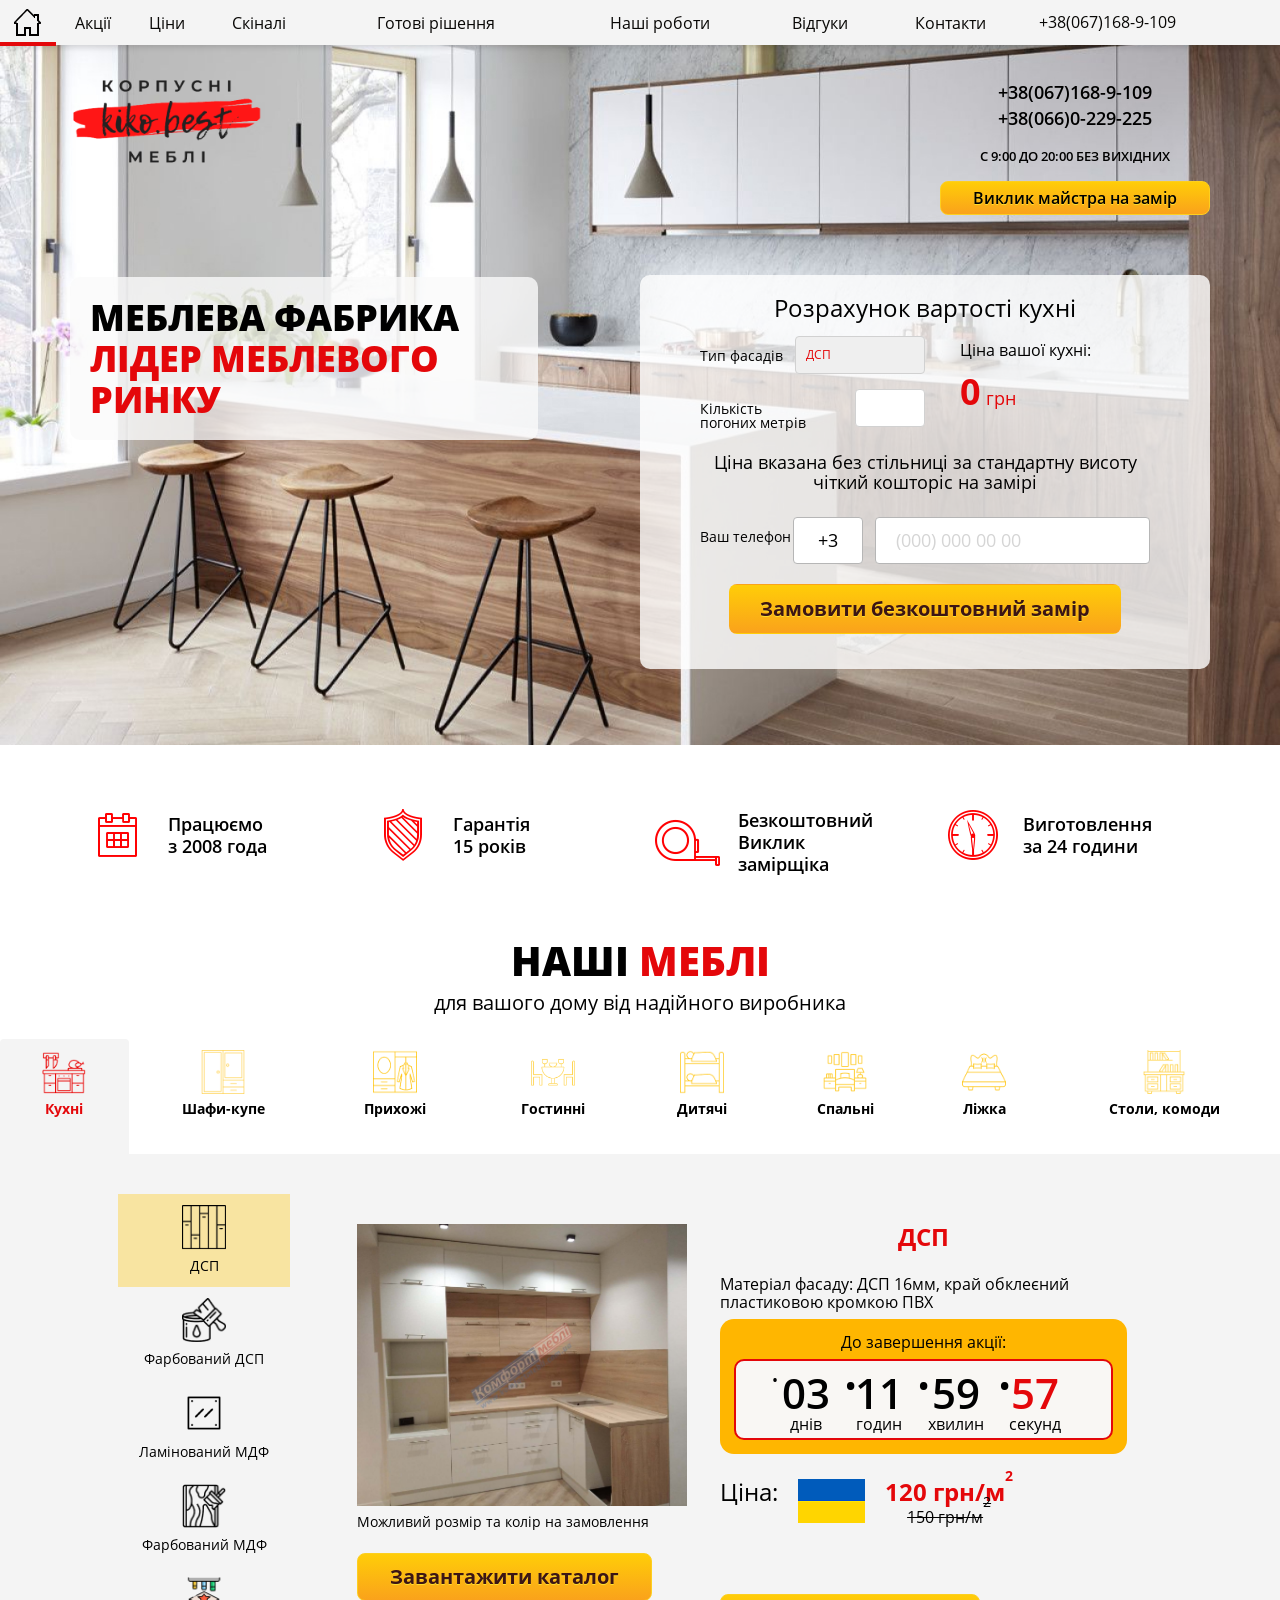
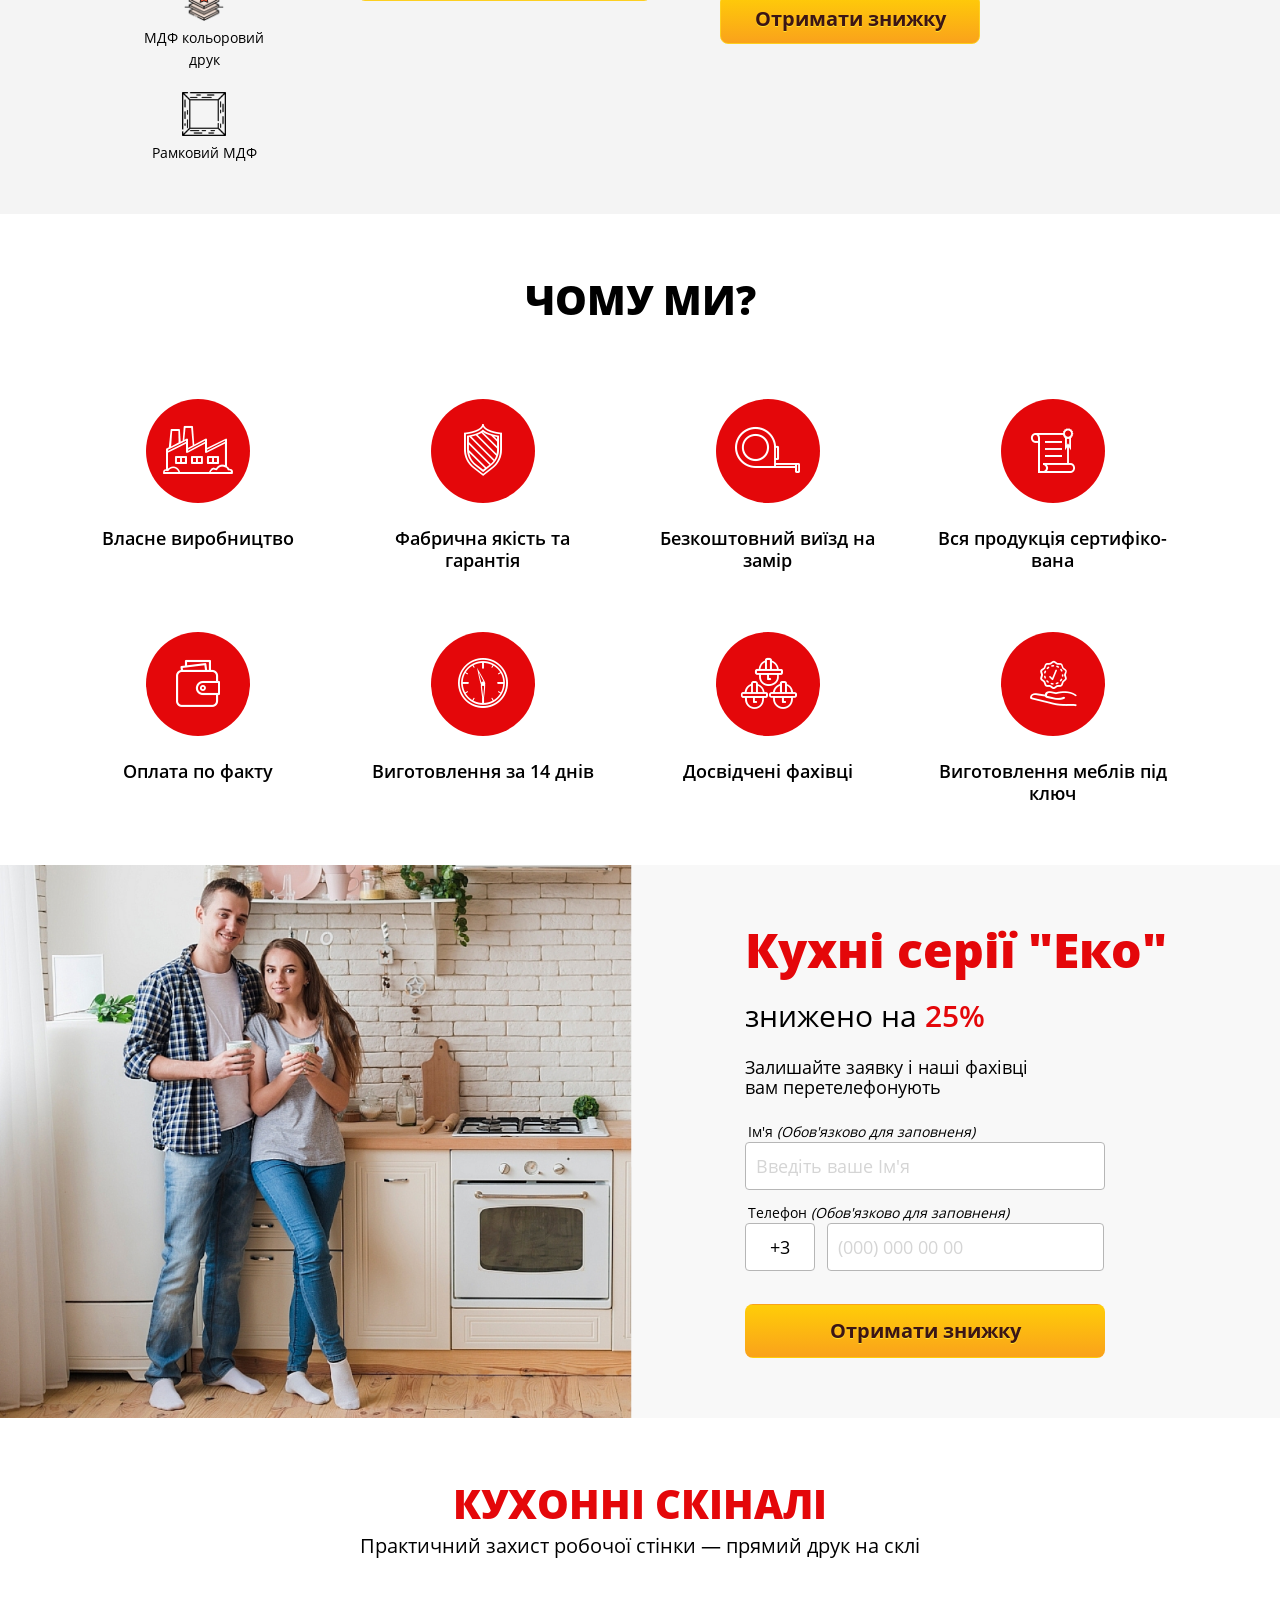
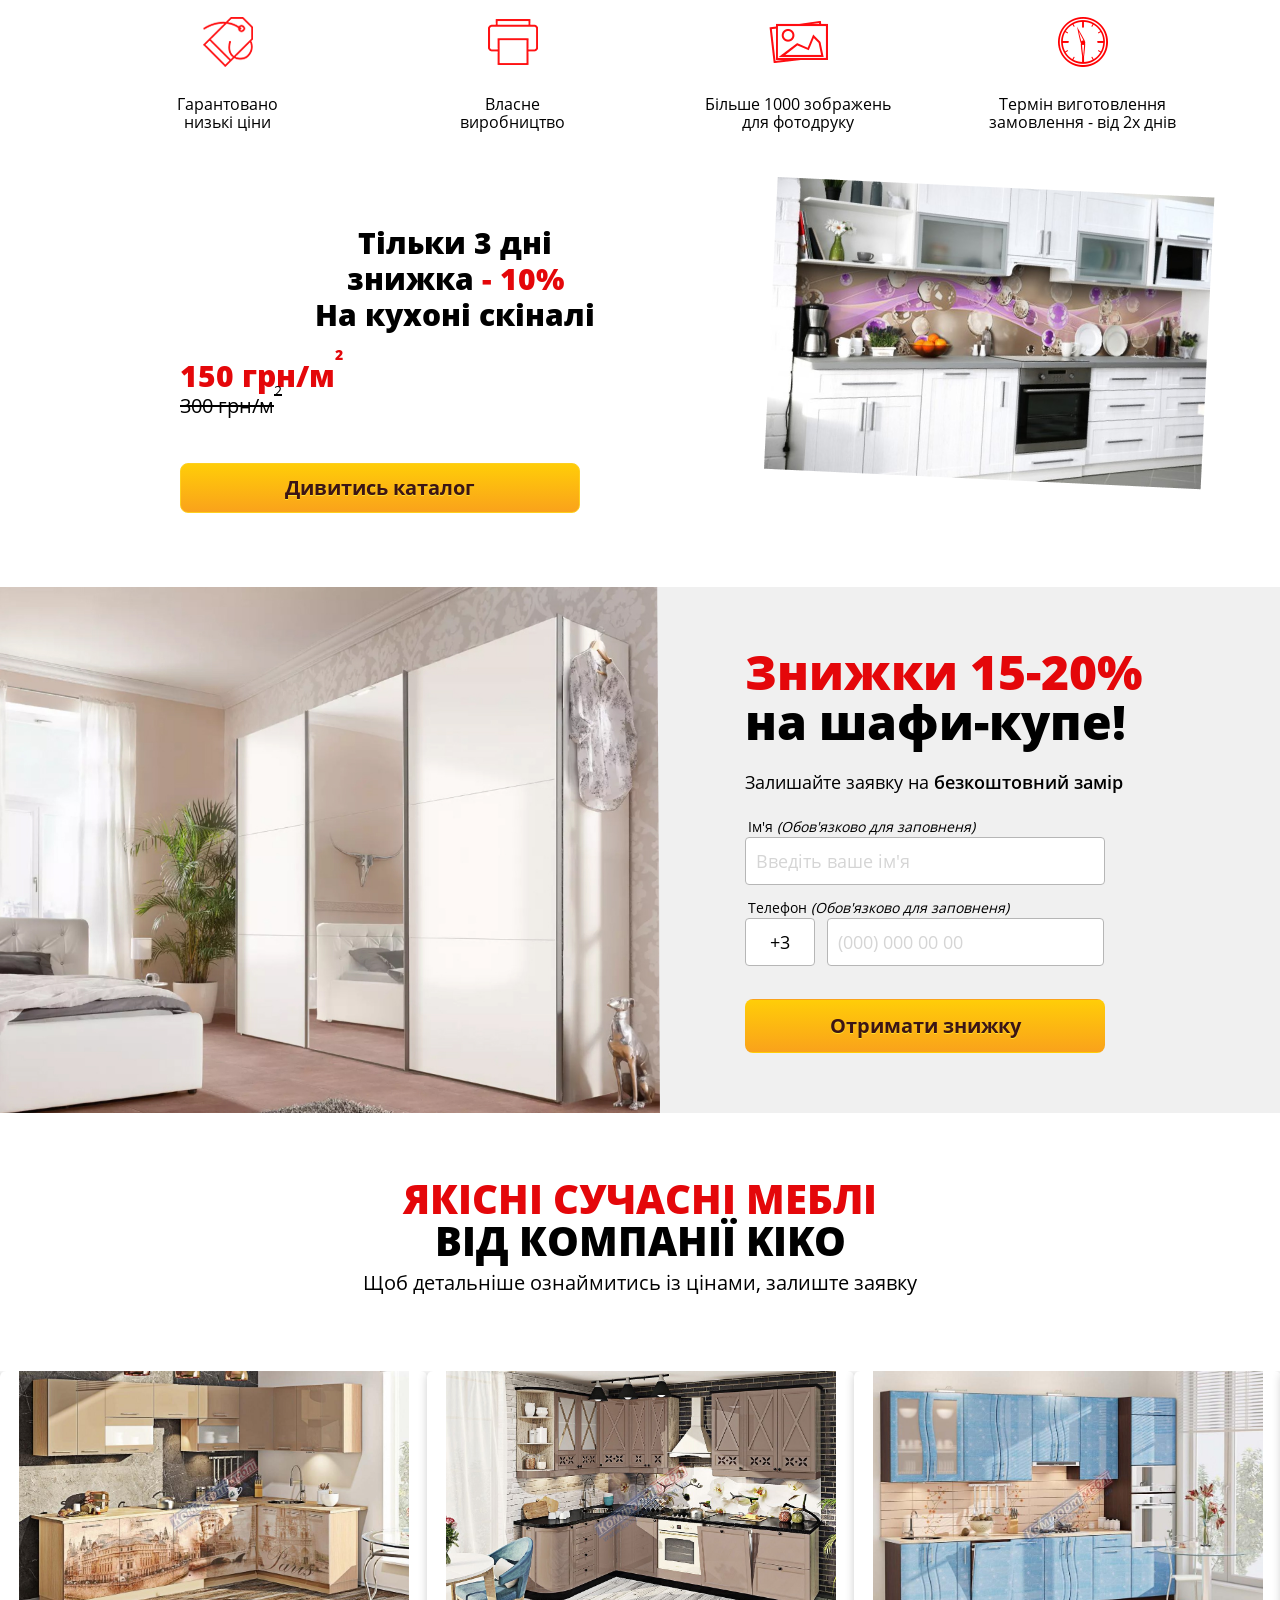
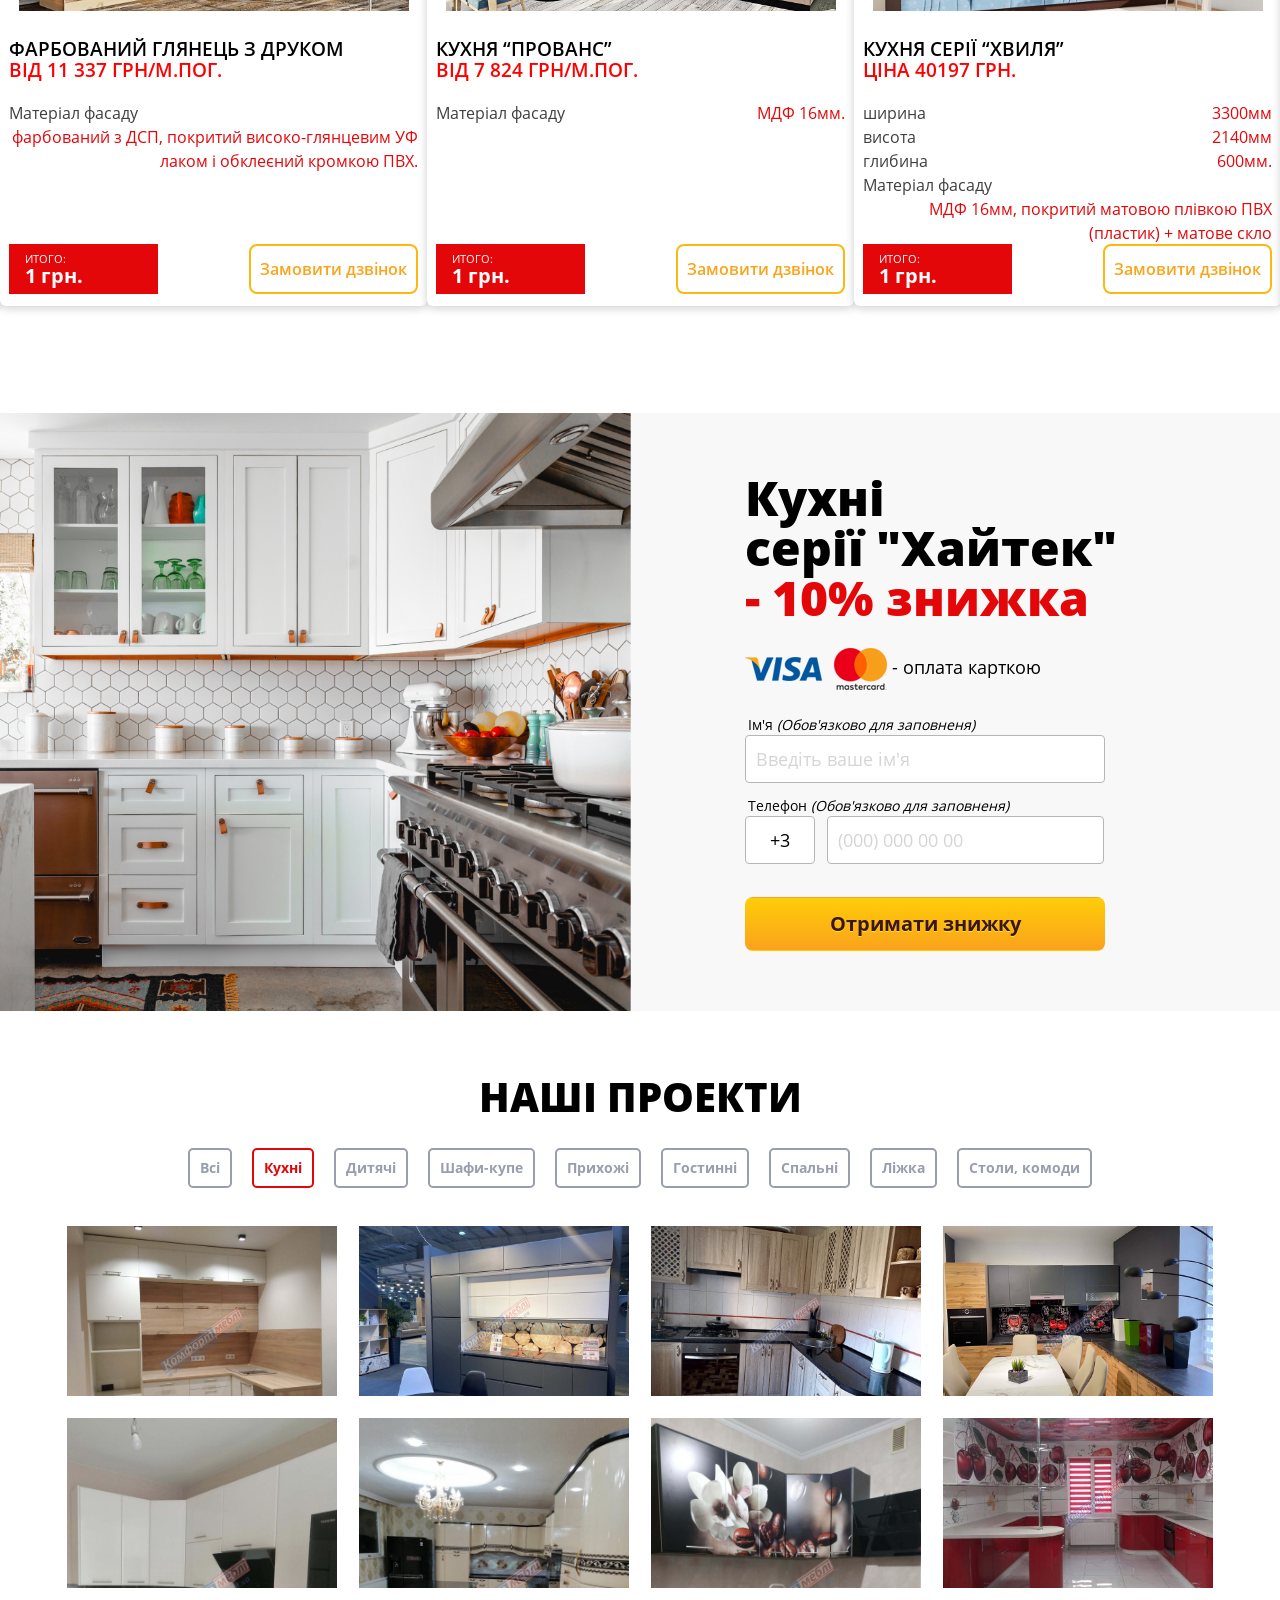
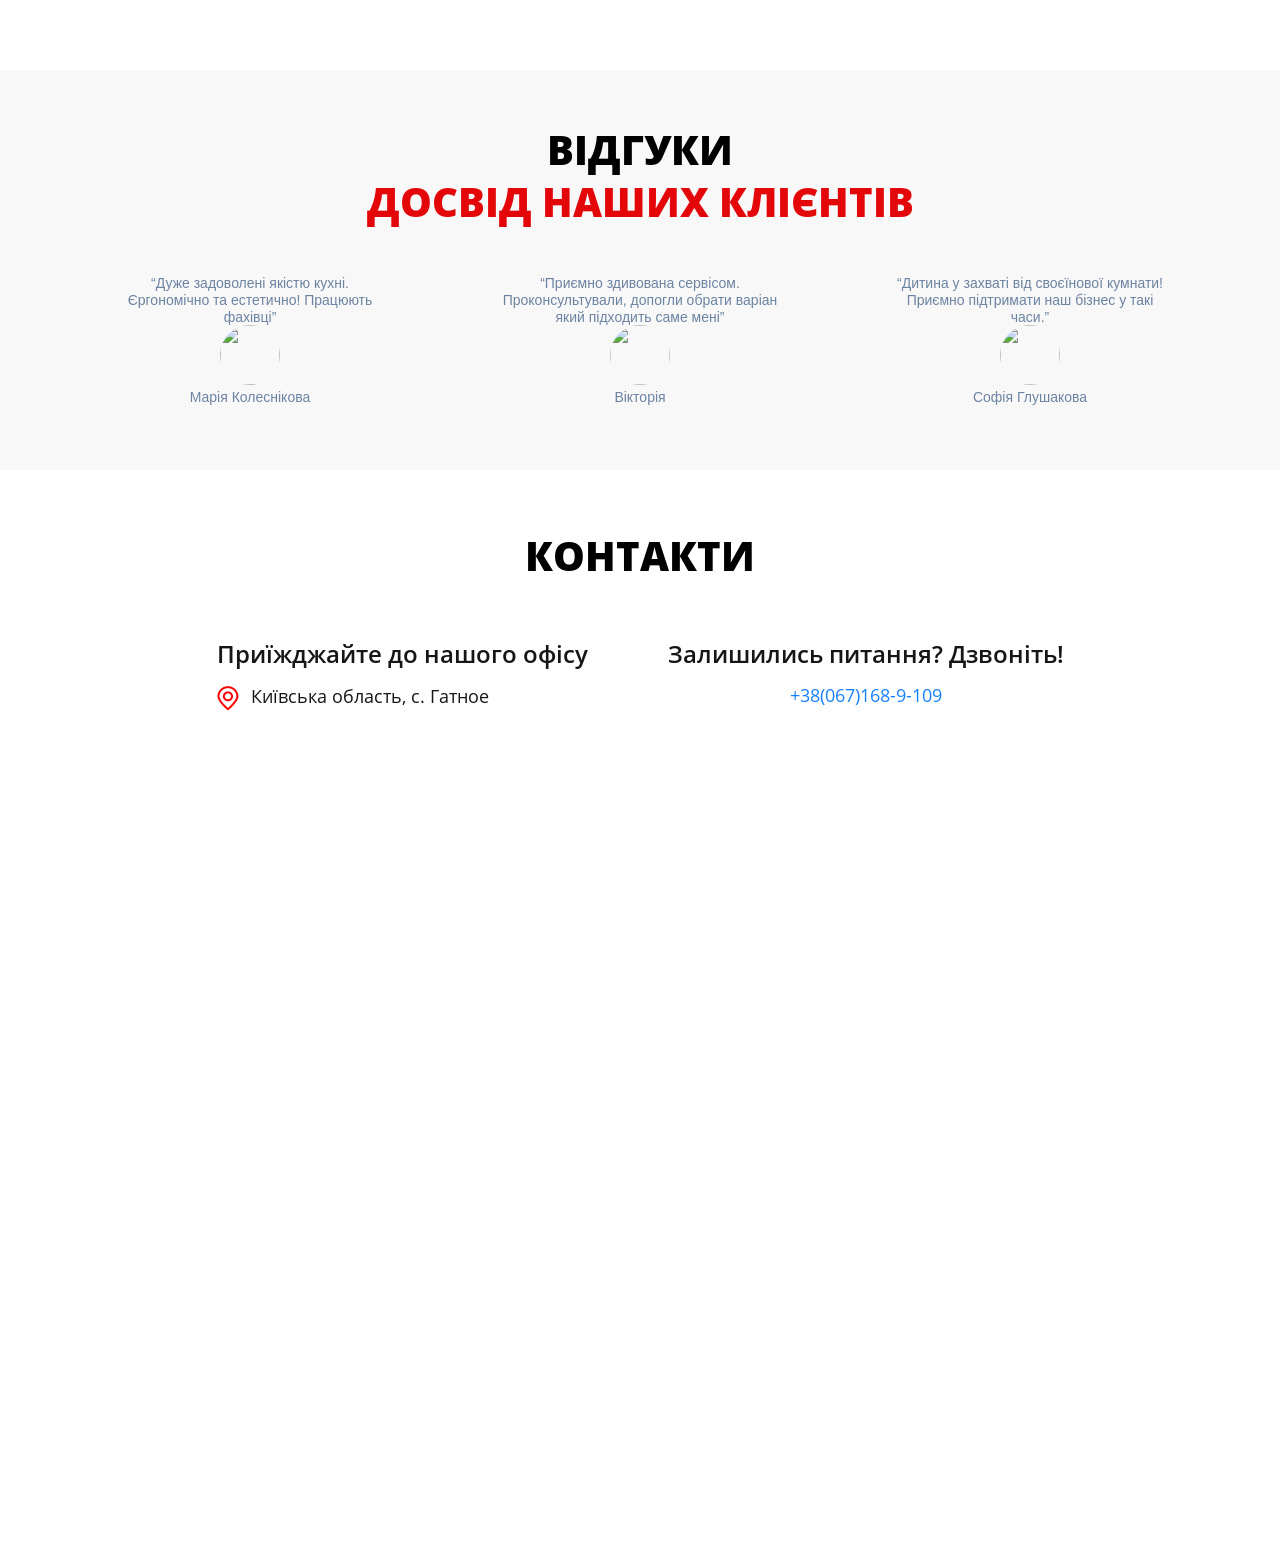
==== commit 66c74ddd: "final content" ====
--- a/index.html
+++ b/index.html
@@ -2315,7 +2315,7 @@
 					</div>
 					<div class="contact__item _n2">
 						<h6>Залишились питання? Дзвоніть!</h6>
-						<p class="call_phone_1">+3-000-000-00-00</p>
+						<a href="tel:+380671689109" class="call_phone_1">+38(067)168-9-109</a>
 					</div>
 				</div>
 			</div>
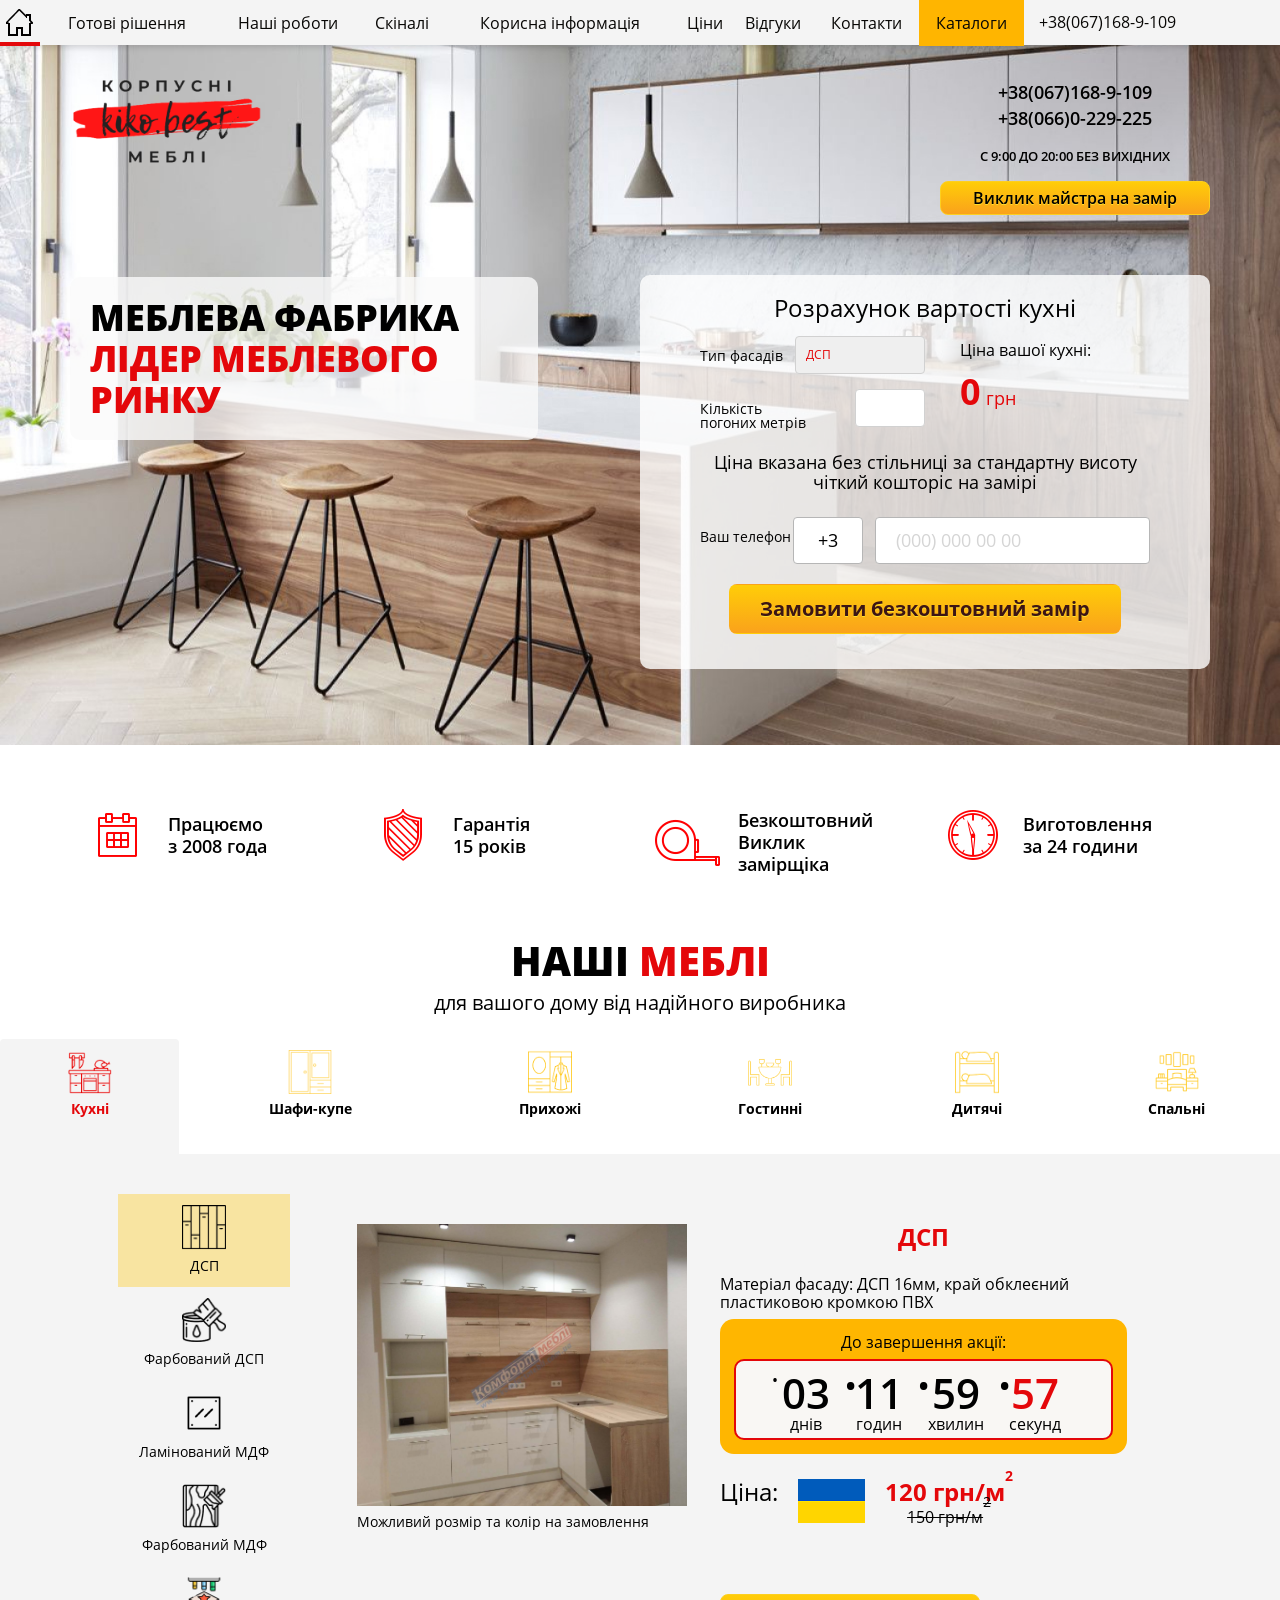
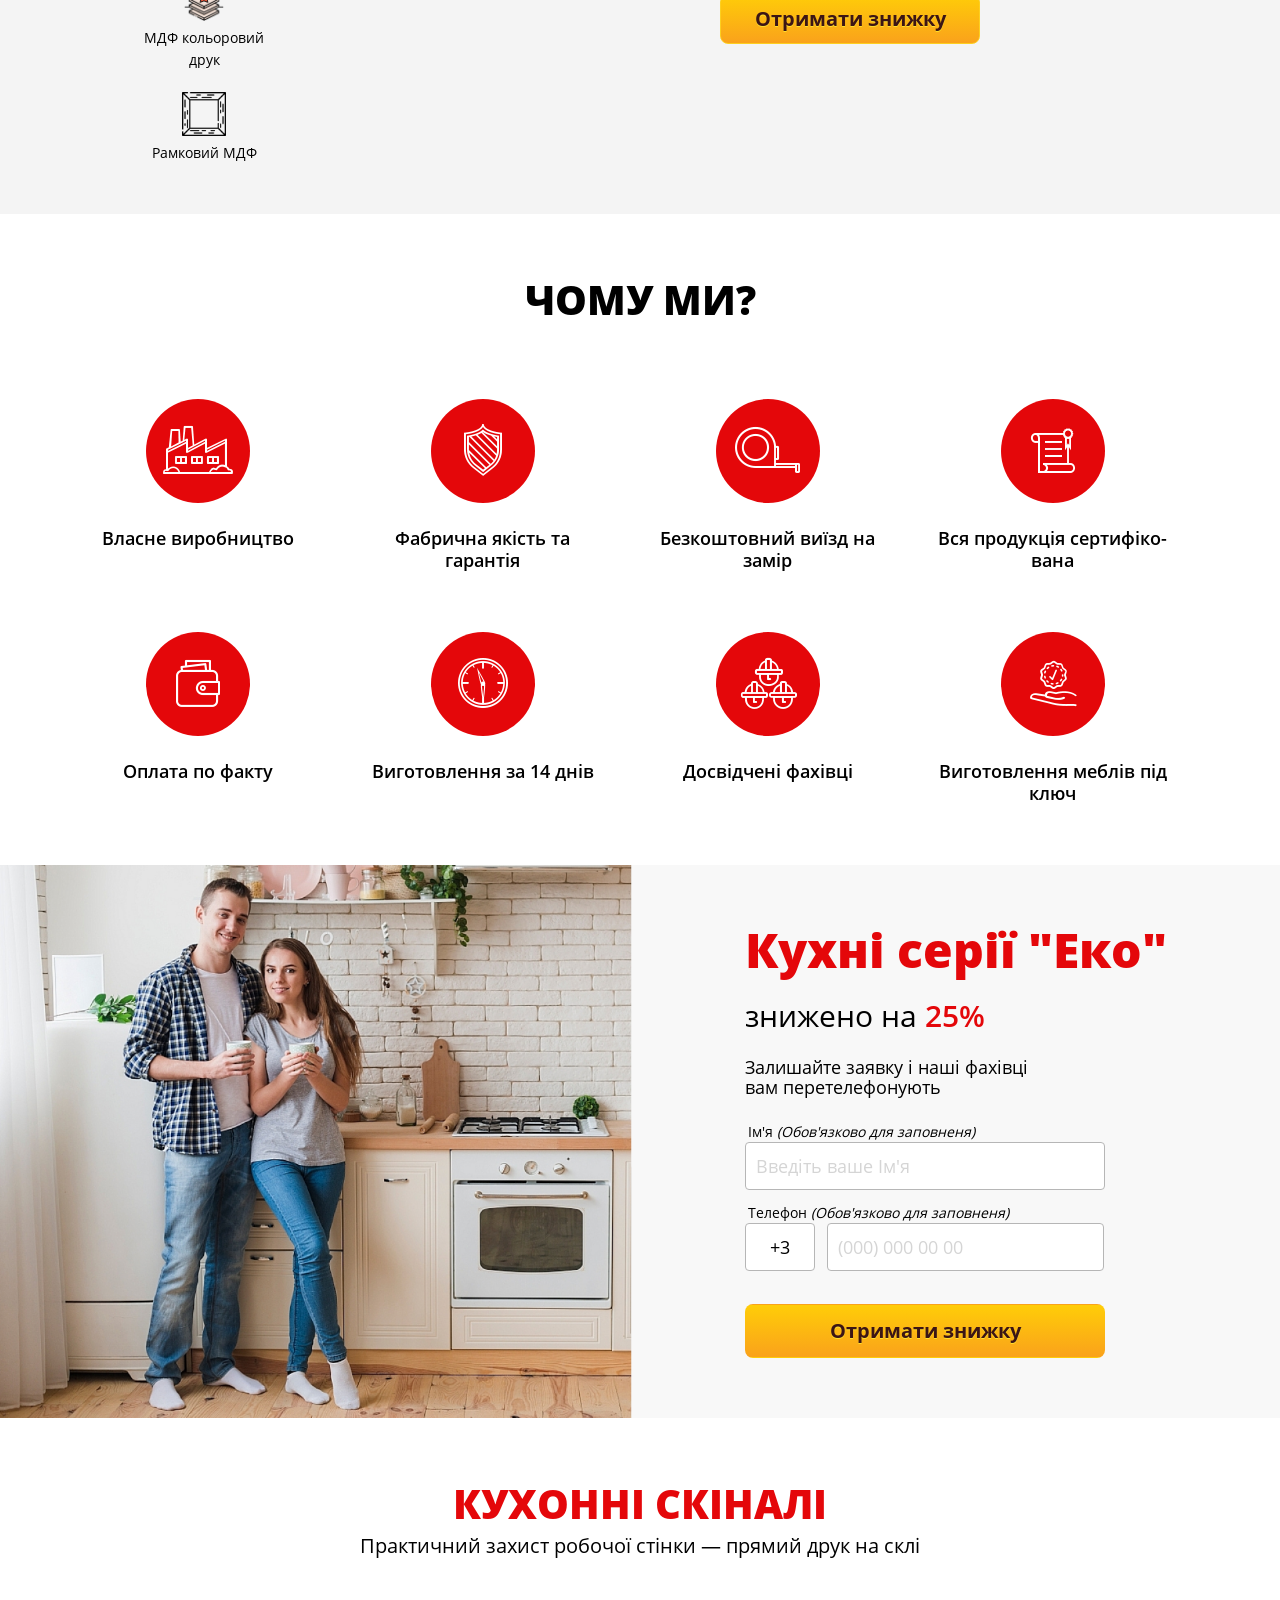
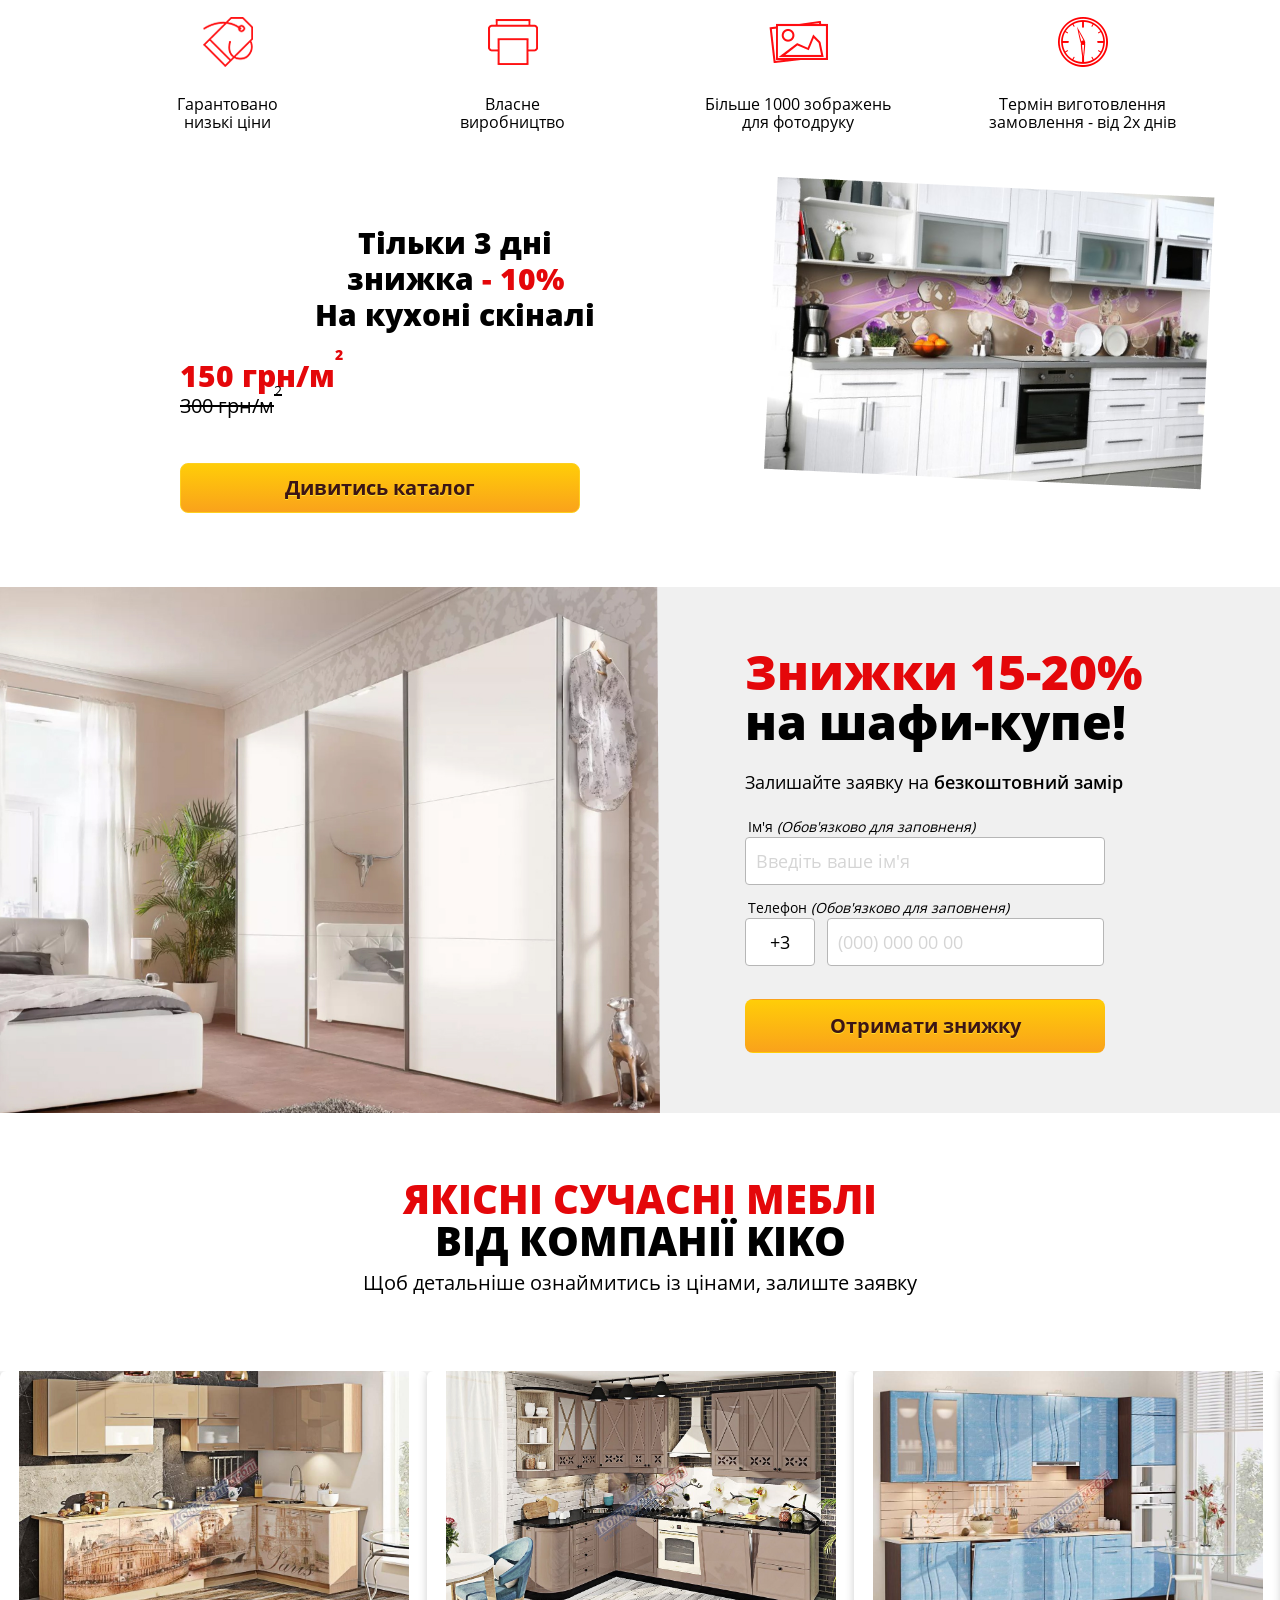
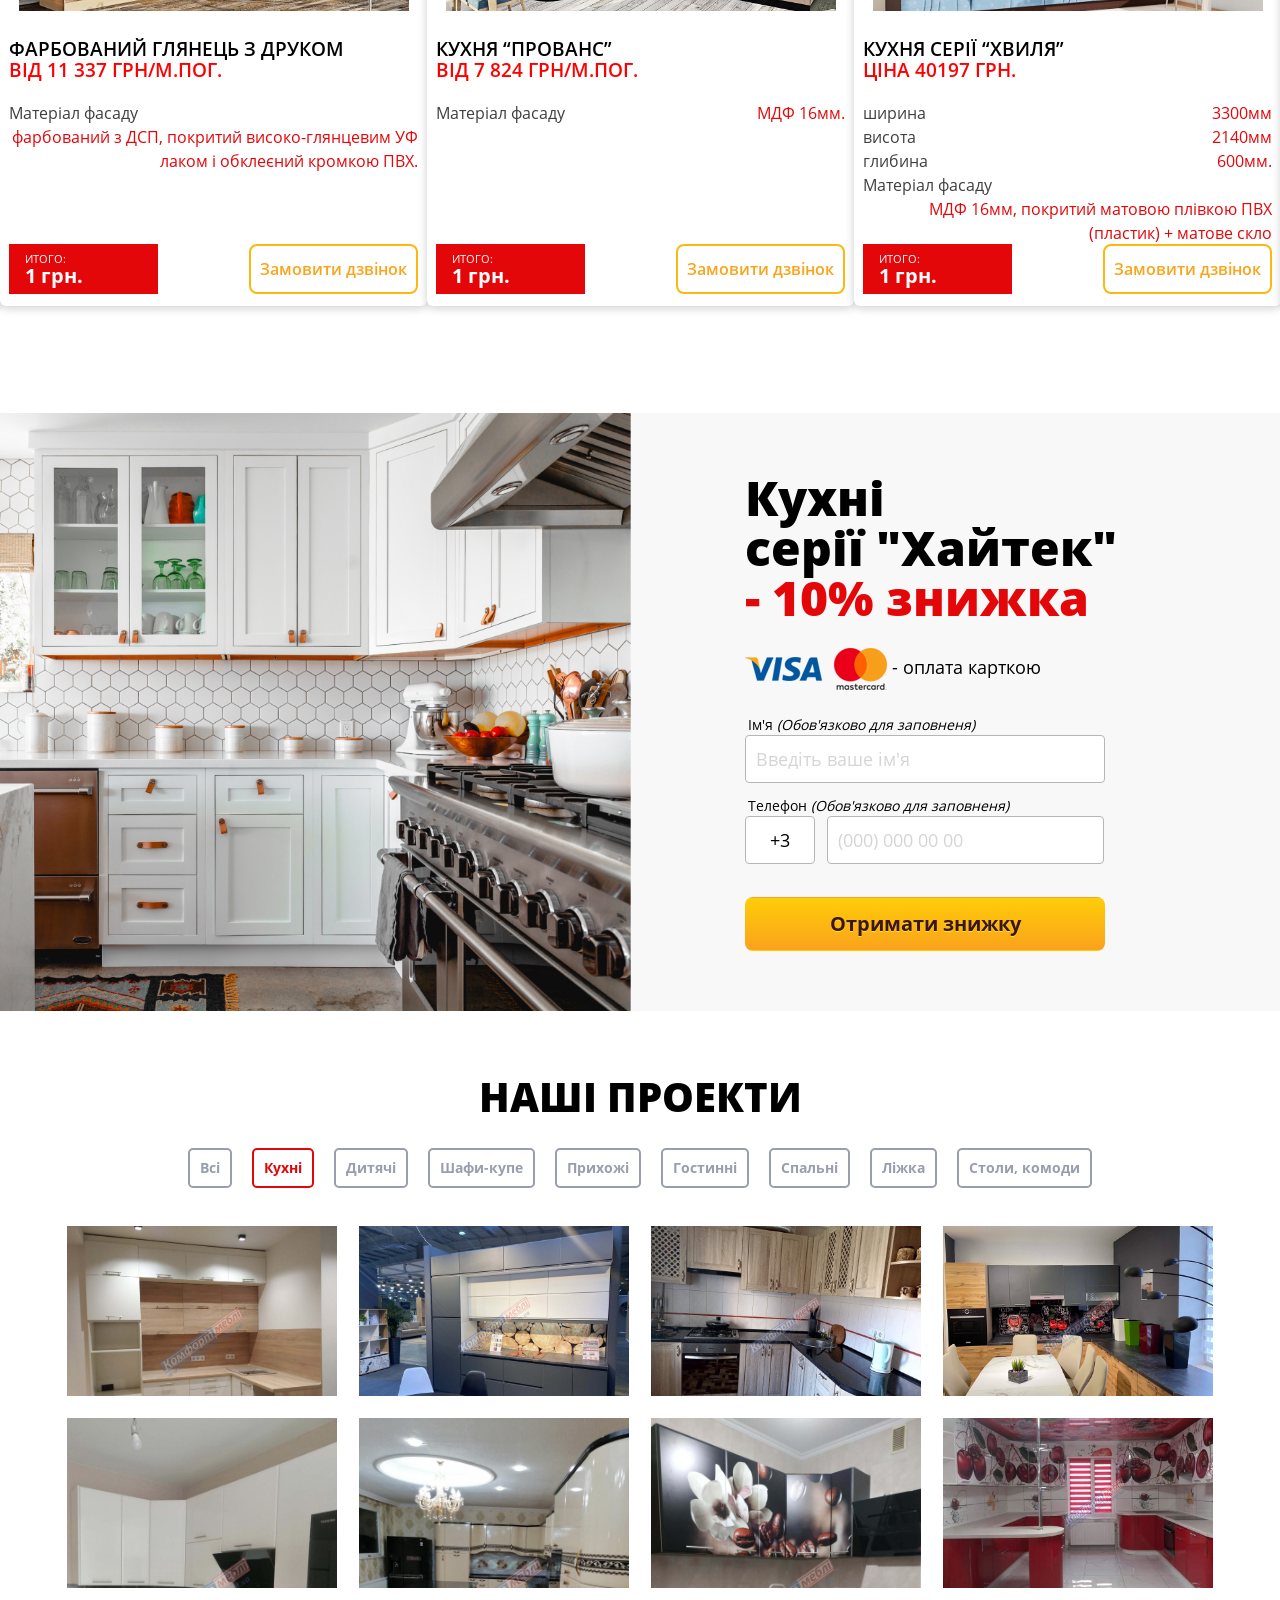
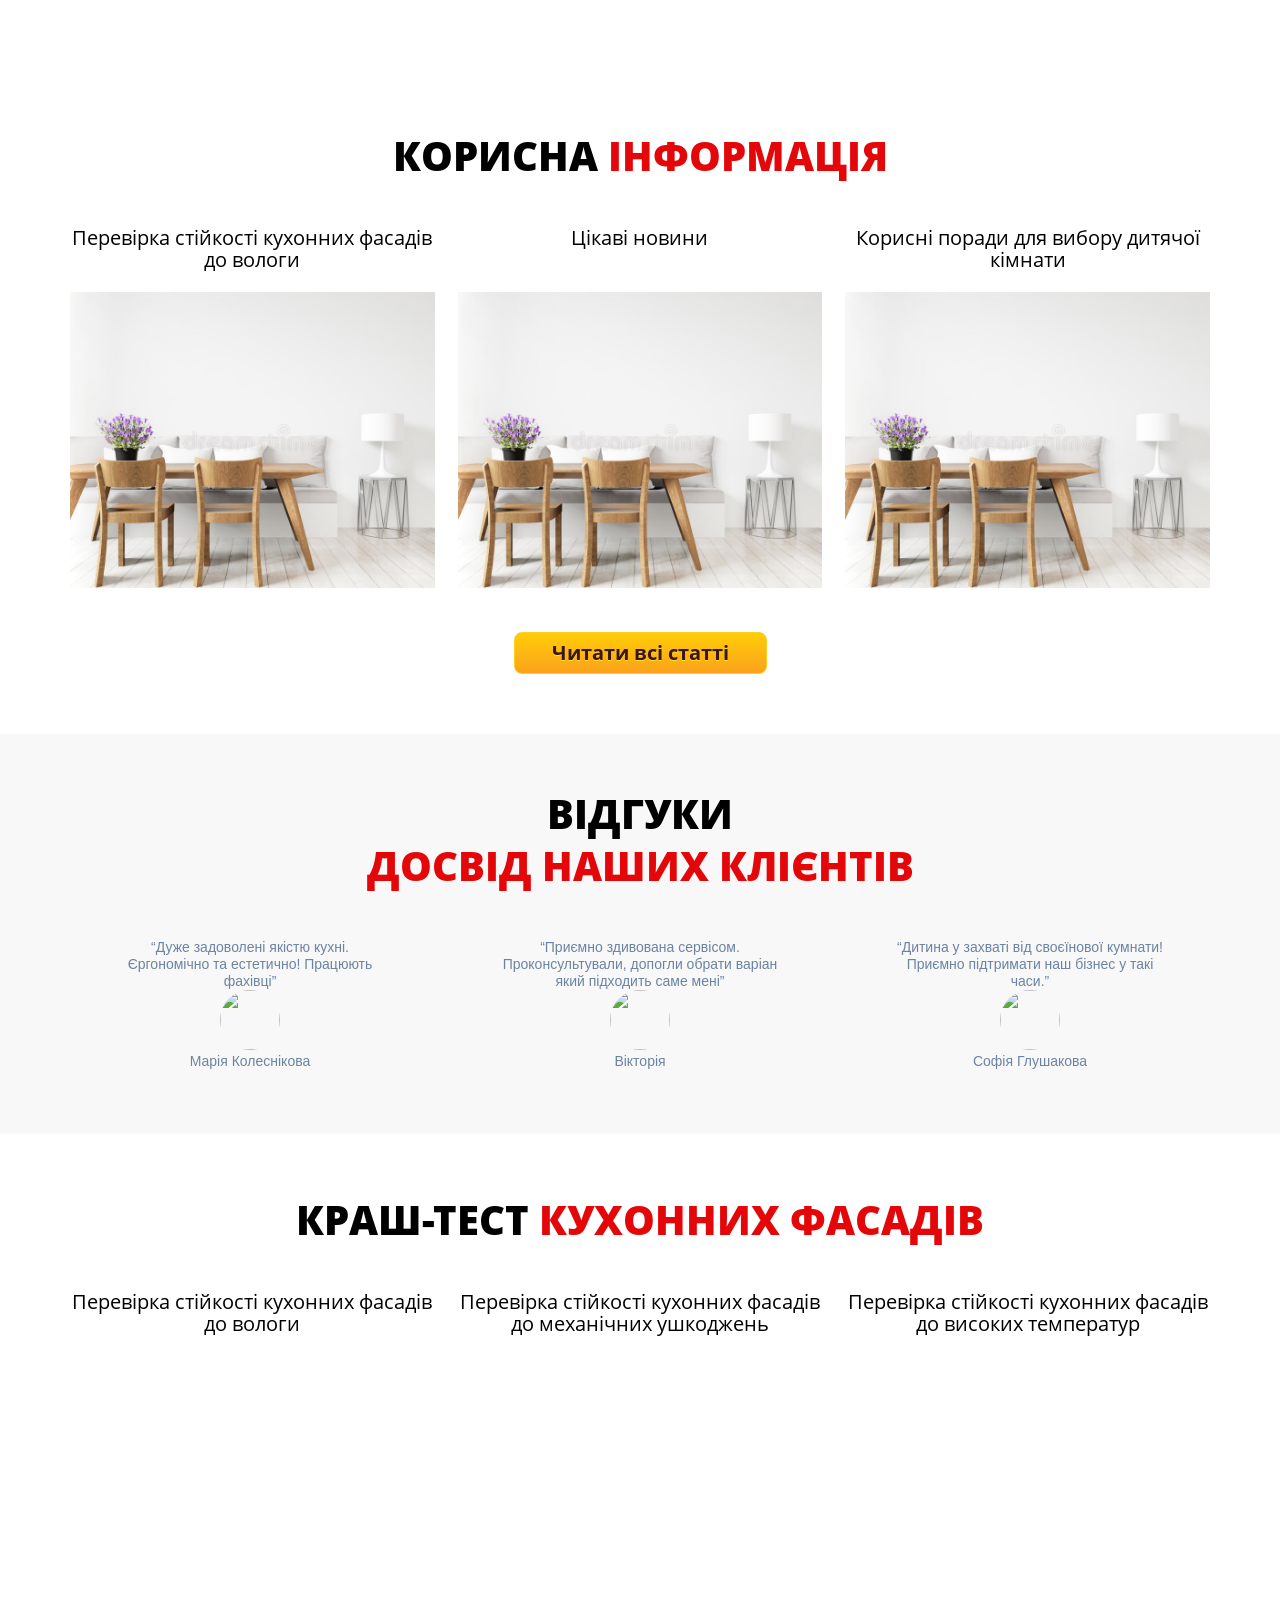
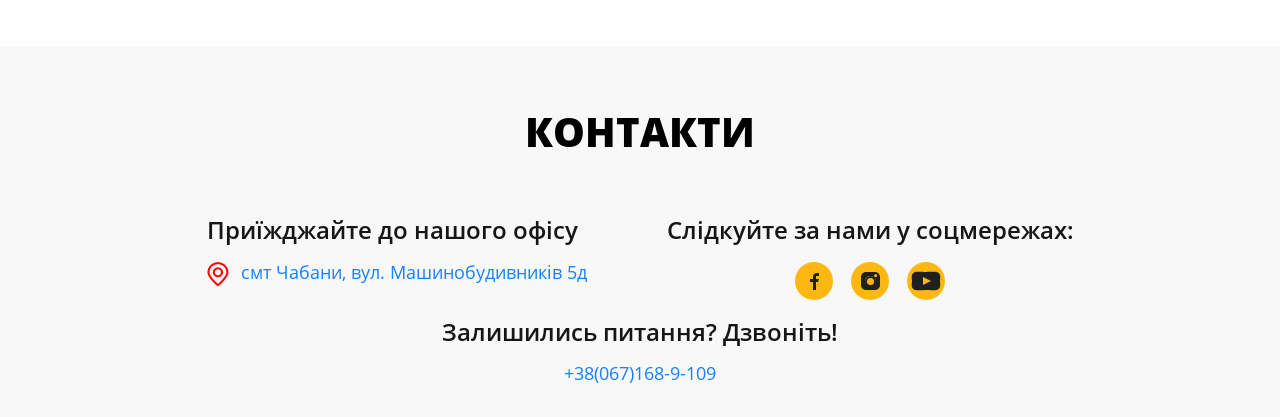
==== commit 1035d832: "final" ====
--- a/index.html
+++ b/index.html
@@ -19,7 +19,7 @@
 <!-- <link rel="stylesheet" href="css/slick.css">'; -->
 <link rel="stylesheet" href="css/slicknav.css">
 
-<link rel="stylesheet" href="css/style.css?v1.1.6">
+<link rel="stylesheet" href="css/style.css">
 
 </head>
 <body id="home">
@@ -30,15 +30,17 @@
 		<div class="wrapper">
 			<div class="head__nav ">
 				<a href="#home" class="_active"><img src="img/home_ico.png" alt=""></a>
-				<a href="#promo">Акції</a>
 				<!-- <a href="#advantages">Переваги</a> -->
-				<a href="#catalog">Ціни</a>
-				<a href="#printing">Скіналі</a>
-				<!-- <a href="#lights">Светильники</a> -->
 				<a href="#project">Готові рішення</a>
 				<a href="#portfolio">Наші роботи</a>
+				<a href="#printing">Скіналі</a>
+				<a href="#portfolio">Корисна інформація</a>
+				<!-- <a href="#lights">Светильники</a> -->
+				<a href="#catalog">Ціни</a>
 				<a href="#testimonials">Відгуки</a>
+
 				<a href="#contacts">Контакти</a>
+				<a class="catlog-link-menu" href="catalogs.html">Каталоги</a>
 			</div>
 			<div class="head__phone">
 				<a href="tel:+380671689109">+38(067)168-9-109</a>
@@ -153,14 +155,6 @@
 							<div class="icon-pack sleep"></div>
 							<p>Спальні</p>
 						</li>
-						<li class="_n3 category" data-href="#cat7">
-							<div class="icon-pack bads"></div>
-							<p>Ліжка</p>
-						</li>
-						<li class="_n6 category" data-href="#cat8">
-							<div class="icon-pack tables"></div>
-							<p>Столи, комоди</p>
-						</li>
 					</ul>
 				</div>
 				<div class="catalog__wrap">
@@ -207,7 +201,7 @@
 													<p class="description-text">
 														Можливий розмір та колір на замовлення
 													</p>
-													<a href="./catalogs/Kuhni2022.pdf" download class="download btn">Завантажити каталог</a>
+													 
 												</div>
 											</div>
 											
@@ -244,7 +238,7 @@
 												<p class="description-text">
 													Можливий розмір та колір на замовлення
 												</p>
-												<a href="./catalogs/Kuhni2022.pdf" download class="download btn">Завантажити каталог</a>
+												 
 											</div>
 											
 											<div class="descr">
@@ -279,7 +273,7 @@
 												<p class="description-text">
 													Можливий розмір та колір на замовлення
 												</p>
-												<a href="./catalogs/Kuhni2022.pdf" download class="download btn">Завантажити каталог</a>
+												 
 											</div>
 											
 											<div class="descr">
@@ -315,7 +309,7 @@
 												<p class="description-text">
 													Можливий розмір та колір на замовлення
 												</p>
-												<a href="./catalogs/Kuhni2022.pdf" download class="download btn">Завантажити каталог</a>
+												 
 											</div>
 											
 											<div class="descr">
@@ -350,7 +344,7 @@
 												<p class="description-text">
 													Можливий розмір та колір на замовлення
 												</p>
-												<a href="./catalogs/Kuhni2022.pdf" download class="download btn">Завантажити каталог</a>
+												 
 											</div>
 											
 											<div class="descr">
@@ -385,7 +379,7 @@
 											<p class="description-text">
 												Можливий розмір та колір на замовлення
 											</p>
-											<a href="./catalogs/Kuhni2022.pdf" download class="download btn">Завантажити каталог</a>
+											 
 										</div>
 										
 										<div class="descr">
@@ -458,7 +452,7 @@
 													<p class="description-text">
 														Можливий розмір та колір на замовлення
 													</p>
-													<a href="./catalogs/ShafuKype22-23.pdf" download class="download btn">Завантажити каталог</a>
+													  
 												</div>
 												
 												<div class="descr">
@@ -495,7 +489,7 @@
 												<p class="description-text">
 													Можливий розмір та колір на замовлення
 												</p>
-												<a href="./catalogs/ShafuKype22-23.pdf" download class="download btn">Завантажити каталог</a>
+												  
 											</div>
 											
 											<div class="descr">
@@ -532,7 +526,7 @@
 												<p class="description-text">
 													Можливий розмір та колір на замовлення
 												</p>
-												<a href="./catalogs/ShafuKype22-23.pdf" download class="download btn">Завантажити каталог</a>
+												  
 											</div>
 											
 											<div class="descr">
@@ -570,7 +564,7 @@
 												<p class="description-text">
 													Можливий розмір та колір на замовлення
 												</p>
-												<a href="./catalogs/ShafuKype22-23.pdf" download class="download btn">Завантажити каталог</a>
+												  
 											</div>
 											
 											<div class="descr">
@@ -607,7 +601,7 @@
 												<p class="description-text">
 													Можливий розмір та колір на замовлення
 												</p>
-												<a href="./catalogs/ShafuKype22-23.pdf" download class="download btn">Завантажити каталог</a>
+												  
 											</div>
 											
 											<div class="descr">
@@ -644,7 +638,7 @@
 												<p class="description-text">
 													Можливий розмір та колір на замовлення
 												</p>
-												<a href="./catalogs/ShafuKype22-23.pdf" download class="download btn">Завантажити каталог</a>
+												  
 											</div>
 											
 											<div class="descr">
@@ -681,7 +675,7 @@
 												<p class="description-text">
 													Можливий розмір та колір на замовлення
 												</p>
-												<a href="./catalogs/ShafuKype22-23.pdf" download class="download btn">Завантажити каталог</a>
+												  
 											</div>
 											
 											<div class="descr">
@@ -746,7 +740,7 @@
 								</div>
 								<!--btabs content -->
 								<div class="ware-char-content">
-									<div id="hall-bravo" data-tab-content class=" needActive  ware-charsctreictic">
+									<div id="hall-bravo" data-tab-content class=" active needActive firstActive ware-charsctreictic">
 										<!-- catalog-item-->
 											<div class="wrap-ITEMS">
 												<div class="wrp-item-images">
@@ -756,7 +750,7 @@
 													<p class="description-text">
 														Можливий розмір та колір на замовлення
 													</p>
-													<a href="./catalogs/prihoji22-23.pdf" download class="download btn">Завантажити каталог</a>
+													   
 												</div>
 												
 												<div class="descr">
@@ -793,7 +787,7 @@
 												<p class="description-text">
 													Можливий розмір та колір на замовлення
 												</p>
-												<a href="./catalogs/prihoji22-23.pdf" download class="download btn">Завантажити каталог</a>
+												   
 											</div>
 											
 											<div class="descr">
@@ -830,7 +824,7 @@
 												<p class="description-text">
 													Можливий розмір та колір на замовлення
 												</p>
-												<a href="./catalogs/prihoji22-23.pdf" download class="download btn">Завантажити каталог</a>
+												   
 											</div>
 											
 											<div class="descr">
@@ -867,7 +861,7 @@
 												<p class="description-text">
 													Можливий розмір та колір на замовлення
 												</p>
-												<a href="./catalogs/prihoji22-23.pdf" download class="download btn">Завантажити каталог</a>
+												   
 											</div>
 											
 											<div class="descr">
@@ -904,7 +898,7 @@
 												<p class="description-text">
 													Можливий розмір та колір на замовлення
 												</p>
-												<a href="./catalogs/prihoji22-23.pdf" download class="download btn">Завантажити каталог</a>
+												   
 											</div>
 											
 											<div class="descr">
@@ -941,7 +935,7 @@
 												<p class="description-text">
 													Можливий розмір та колір на замовлення
 												</p>
-												<a href="./catalogs/prihoji22-23.pdf" download class="download btn">Завантажити каталог</a>
+												   
 											</div>
 											
 											<div class="descr">
@@ -978,7 +972,7 @@
 												<p class="description-text">
 													Можливий розмір та колір на замовлення
 												</p>
-												<a href="./catalogs/prihoji22-23.pdf" download class="download btn">Завантажити каталог</a>
+												   
 											</div>
 											
 											<div class="descr">
@@ -1043,7 +1037,7 @@
 													<p class="description-text">
 														Можливий розмір та колір на замовлення
 													</p>
-													<a href="./catalogs/goctuni22-23.pdf" download class="download btn">Завантажити каталог</a>
+													    
 												</div>
 												
 												<div class="descr">
@@ -1081,7 +1075,7 @@
 												<p class="description-text">
 													Можливий розмір та колір на замовлення
 												</p>
-												<a href="./catalogs/goctuni22-23.pdf" download class="download btn">Завантажити каталог</a>
+												    
 											</div>
 											
 											<div class="descr">
@@ -1118,7 +1112,7 @@
 												<p class="description-text">
 													Можливий розмір та колір на замовлення
 												</p>
-												<a href="./catalogs/goctuni22-23.pdf" download class="download btn">Завантажити каталог</a>
+												    
 											</div>
 											
 											<div class="descr">
@@ -1155,7 +1149,7 @@
 												<p class="description-text">
 													Можливий розмір та колір на замовлення
 												</p>
-												<a href="./catalogs/goctuni22-23.pdf" download class="download btn">Завантажити каталог</a>
+												    
 											</div>
 											
 											<div class="descr">
@@ -1215,7 +1209,7 @@
 												<p class="description-text">
 													Можливо посекційно
 												</p>
-												<a href="./catalogs/dutachi22-23.pdf" download class="download btn">Завантажити каталог</a>
+												    
 											</div>
 											
 											<div class="descr">
@@ -1252,7 +1246,7 @@
 											<p class="description-text">
 												Можливо посекційно
 											</p>
-											<a href="./catalogs/dutachi22-23.pdf" download class="download btn">Завантажити каталог</a>
+											    
 										</div>
 										
 										<div class="descr">
@@ -1289,7 +1283,7 @@
 											<p class="description-text">
 												Можливо посекційно
 											</p>
-											<a href="./catalogs/dutachi22-23.pdf" download class="download btn">Завантажити каталог</a>
+											    
 										</div>
 										
 										<div class="descr">
@@ -1354,7 +1348,7 @@
 											<p class="description-text">
 												Можливо посекційно
 											</p>
-											<a href="./catalogs/spalni22-23.pdf" download class="download btn">Завантажити каталог</a>
+											    
 										</div>
 										
 										<div class="descr">
@@ -1391,7 +1385,7 @@
 											<p class="description-text">
 												Можливо посекційно
 											</p>
-											<a href="./catalogs/spalni22-23.pdf" download class="download btn">Завантажити каталог</a>
+											    
 										</div>
 										
 										<div class="descr">
@@ -1428,7 +1422,7 @@
 											<p class="description-text">
 												Можливо посекційно
 											</p>
-											<a href="./catalogs/spalni22-23.pdf" download class="download btn">Завантажити каталог</a>
+											    
 										</div>
 										
 										<div class="descr">
@@ -1464,7 +1458,7 @@
 											<p class="description-text">
 												Можливо посекційно
 											</p>
-											<a href="./catalogs/spalni22-23.pdf" download class="download btn">Завантажити каталог</a>
+											    
 										</div>
 										
 										<div class="descr">
@@ -1493,389 +1487,7 @@
 							</div>
 							</div>
 						</div>
-						<!--  Beds -->
-						<div class="catalog__hide" id="cat7" style="display: none">
-							<div class="wrap-inner-tabs">
-								<div class="ware-char-top">
-									<div data-tab-target="#beds-bravo" class="tab active ware-btn">
-										<div class="icon-pack beds-bravo"></div>
-										<p>Браво </p>										
-									</div>
-									<div data-tab-target="#beds-eco" class="tab ware-btn">
-										<div class="icon-pack beds-eco"></div>
-										<p>Еко</p>
-									</div>
-									<div data-tab-target="#beds-loft" class="tab ware-btn">
-										<div class="icon-pack beds-loft"></div>
-										<p>Лофт</p>
-									</div>
-									<div data-tab-target="#beds-trend" class="tab ware-btn">
-										<div class="icon-pack beds-trend"></div>
-										<p>Тренд</p>
-									</div>
-									<div data-tab-target="#beds-oxford" class="tab ware-btn">
-										<div class="icon-pack beds-oxford"></div>
-										<p>Оксфорд</p>
-									</div>
-								</div>
-							
-							<!--btabs content -->
-							<div class="ware-char-content">
-								<div id="beds-bravo" data-tab-content class=" needActive  ware-charsctreictic">
-									<!-- catalog-item-->
-									<div class="wrap-ITEMS">
-										<div class="wrp-item-images">
-											<div class="img _stamp">
-												<img src="img/photo/beds/bravo/0ly23kpsffgdeztffx0yy88tjvrnbke7.jpg" alt="">
-											</div>
-											<p class="description-text">
-												Можливо посекційно
-											</p>
-											<a href="./catalogs/liska22-23.pdf" download class="download btn">Завантажити каталог</a>
-										</div>
-										
-										<div class="descr">
-											<h4>Браво </h4>
-											<p class="description-text">
-												Розмір спального місця: 1600х2000<br>												
-											</p>
-											<!-- action block. change counter ID for correct work -->
-											<!-- <div class="countdown">
-												<p>До завершення акції:</p>
-												<ul id=""></ul>
-											</div> -->
-											<div class="descr__price _top">
-												<table>
-													<tr>
-														<td>Ціна:</td>
-														<td><img src="img/flag_u.png" alt="Україна!"></td>
-														<td><b>120 грн/м<sup>2</sup></b><br><span>150 грн/м<sup>2</sup></span></td>
-													</tr>														
-												</table>
-											</div>
-											<a href="#" class="feedb btn js-open">Отримати знижку</a>
-										</div>
-									</div>	
-								</div>
-								<div id="beds-eco" data-tab-content class="  ware-charsctreictic">
-									<!-- catalog-item-->
-									<div class="wrap-ITEMS">
-										<div class="wrp-item-images">
-											<div class="img _stamp">
-												<img src="img/photo/beds/eco/7ac859871ce2ecc83630a45a7592ce1e.jpg" alt="">
-											</div>
-											<p class="description-text">
-												Можливо посекційно
-											</p>
-											<a href="./catalogs/liska22-23.pdf" download class="download btn">Завантажити каталог</a>
-										</div>
-										
-										<div class="descr">
-											<h4>Еко </h4>
-											<p class="description-text">
-												Розмір спального місця: 1600х2000<br>												
-											</p>
-											<!-- action block. change counter ID for correct work -->
-											<!-- <div class="countdown">
-												<p>До завершення акції:</p>
-												<ul id=""></ul>
-											</div> -->
-											<div class="descr__price _top">
-												<table>
-													<tr>
-														<td>Ціна:</td>
-														<td><img src="img/flag_u.png" alt="Україна!"></td>
-														<td><b>120 грн/м<sup>2</sup></b><br><span>150 грн/м<sup>2</sup></span></td>
-													</tr>														
-												</table>
-											</div>
-											<a href="#" class="feedb btn js-open">Отримати знижку</a>
-										</div>
-									</div>	
-								</div>
-								<div id="beds-loft" data-tab-content class="  ware-charsctreictic">
-									<!-- catalog-item-->
-									<div class="wrap-ITEMS">
-										<div class="wrp-item-images">
-											<div class="img _stamp">
-												<img src="img/photo/beds/loft/170823b846e7fa0b8bcba5fed57a0257.jpg" alt="">
-											</div>
-											<p class="description-text">
-												Можливо посекційно
-											</p>
-											<a href="./catalogs/liska22-23.pdf" download class="download btn">Завантажити каталог</a>
-										</div>
-										
-										<div class="descr">
-											<h4>Лофт </h4>
-											<p class="description-text">
-												Розмір спального місця: 1600х2000<br>												
-											</p>
-											<!-- action block. change counter ID for correct work -->
-											<!-- <div class="countdown">
-												<p>До завершення акції:</p>
-												<ul id=""></ul>
-											</div> -->
-											<div class="descr__price _top">
-												<table>
-													<tr>
-														<td>Ціна:</td>
-														<td><img src="img/flag_u.png" alt="Україна!"></td>
-														<td><b>120 грн/м<sup>2</sup></b><br><span>150 грн/м<sup>2</sup></span></td>
-													</tr>														
-												</table>
-											</div>
-											<a href="#" class="feedb btn js-open">Отримати знижку</a>
-										</div>
-									</div>	
-								</div>
-								<div id="beds-trend" data-tab-content class="  ware-charsctreictic">
-									<!-- catalog-item-->
-									<div class="wrap-ITEMS">
-										<div class="wrp-item-images">
-											<div class="img _stamp">
-												<img src="img/photo/beds/trend/7r2jmcdmx2vaafa3nxec7bcbflxccpmo.jpg" alt="">
-											</div>
-											<p class="description-text">
-												Можливо посекційно
-											</p>
-											<a href="./catalogs/liska22-23.pdf" download class="download btn">Завантажити каталог</a>
-										</div>
-										
-										<div class="descr">
-											<h4>Тренд </h4>
-											<p class="description-text">
-												Розмір спального місця: 1600х2000<br>												
-											</p>
-											<!-- action block. change counter ID for correct work -->
-											<!-- <div class="countdown">
-												<p>До завершення акції:</p>
-												<ul id=""></ul>
-											</div> -->
-											<div class="descr__price _top">
-												<table>
-													<tr>
-														<td>Ціна:</td>
-														<td><img src="img/flag_u.png" alt="Україна!"></td>
-														<td><b>120 грн/м<sup>2</sup></b><br><span>150 грн/м<sup>2</sup></span></td>
-													</tr>														
-												</table>
-											</div>
-											<a href="#" class="feedb btn js-open">Отримати знижку</a>
-										</div>
-									</div>	
-								</div>
-								<div id="beds-oxford" data-tab-content class="  ware-charsctreictic">
-									<!-- catalog-item-->
-									<div class="wrap-ITEMS">
-										<div class="wrp-item-images">
-											<div class="img _stamp">
-												<img src="img/photo/beds/oxford/iq1d0fforyc3r9ea39plxpg3e3ke3jm2.jpg" alt="">
-											</div>
-											<p class="description-text">
-												Можливо посекційно
-											</p>
-											<a href="./catalogs/liska22-23.pdf" download class="download btn">Завантажити каталог</a>
-										</div>
-										
-										<div class="descr">
-											<h4>Оксфорд </h4>
-											<p class="description-text">
-												Розмір спального місця: 1600х2000<br>												
-											</p>
-											<!-- action block. change counter ID for correct work -->
-											<!-- <div class="countdown">
-												<p>До завершення акції:</p>
-												<ul id=""></ul>
-											</div> -->
-											<div class="descr__price _top">
-												<table>
-													<tr>
-														<td>Ціна:</td>
-														<td><img src="img/flag_u.png" alt="Україна!"></td>
-														<td><b>120 грн/м<sup>2</sup></b><br><span>150 грн/м<sup>2</sup></span></td>
-													</tr>														
-												</table>
-											</div>
-											<a href="#" class="feedb btn js-open">Отримати знижку</a>
-										</div>
-									</div>	
-								</div>
-							</div>
-							</div>
-						</div>
-						<!--  tables  -->
-						<div class="catalog__hide" id="cat8" style="display: none">
-							<div class="wrap-inner-tabs">
-								<div class="ware-char-top">
-									<div data-tab-target="#table-bravo" class="tab active ware-btn">
-										<div class="icon-pack table-bravo"></div>
-										<p>Браво </p>										
-									</div>
-									<div data-tab-target="#table-eco" class="tab ware-btn">
-										<div class="icon-pack table-eco"></div>
-										<p>Еко</p>
-									</div>
-									<div data-tab-target="#table-loft" class="tab ware-btn">
-										<div class="icon-pack table-loft"></div>
-										<p>Лофт</p>
-									</div>
-									<div data-tab-target="#table-oxford" class="tab ware-btn">
-										<div class="icon-pack table-oxford"></div>
-										<p>Оксфорд</p>
-									</div>
-								</div>
-							
-							<!--btabs content -->
-							<div class="ware-char-content">
-								<div id="table-bravo" data-tab-content class=" needActive  ware-charsctreictic">
-									<!-- catalog-item-->
-									<div class="wrap-ITEMS">
-										<div class="wrp-item-images">
-											<div class="img _stamp">
-												<img src="img/photo/comods/браво.jpg" alt="">
-											</div>
-											<p class="description-text">
-												Можливо посекційно
-											</p>
-											<a href="./catalogs/komod_stol22-23.pdf" download class="download btn">Завантажити каталог</a>
-										</div>
-										
-										<div class="descr">
-											<h4>Браво </h4>
-											<p class="description-text">
-												<br>												
-											</p>
-											<!-- action block. change counter ID for correct work -->
-											<!-- <div class="countdown">
-												<p>До завершення акції:</p>
-												<ul id=""></ul>
-											</div> -->
-											<div class="descr__price _top">
-												<table>
-													<tr>
-														<td>Ціна:</td>
-														<td><img src="img/flag_u.png" alt="Україна!"></td>
-														<td><b>120 грн/м<sup>2</sup></b><br><span>150 грн/м<sup>2</sup></span></td>
-													</tr>														
-												</table>
-											</div>
-											<a href="#" class="feedb btn js-open">Отримати знижку</a>
-										</div>
-									</div>	
-								</div>
-								<div id="table-eco" data-tab-content class="  ware-charsctreictic">
-									<!-- catalog-item-->
-									<div class="wrap-ITEMS">
-										<div class="wrp-item-images">
-											<div class="img _stamp">
-												<img src="img/photo/comods/еко.jpg" alt="">
-											</div>
-											<p class="description-text">
-												Можливо посекційно
-											</p>
-											<a href="./catalogs/komod_stol22-23.pdf" download class="download btn">Завантажити каталог</a>
-										</div>
-										
-										<div class="descr">
-											<h4>Еко </h4>
-											<p class="description-text">
-												<br>												
-											</p>
-											<!-- action block. change counter ID for correct work -->
-											<!-- <div class="countdown">
-												<p>До завершення акції:</p>
-												<ul id=""></ul>
-											</div> -->
-											<div class="descr__price _top">
-												<table>
-													<tr>
-														<td>Ціна:</td>
-														<td><img src="img/flag_u.png" alt="Україна!"></td>
-														<td><b>120 грн/м<sup>2</sup></b><br><span>150 грн/м<sup>2</sup></span></td>
-													</tr>														
-												</table>
-											</div>
-											<a href="#" class="feedb btn js-open">Отримати знижку</a>
-										</div>
-									</div>	
-								</div>
-								<div id="table-loft" data-tab-content class="  ware-charsctreictic">
-									<!-- catalog-item-->
-									<div class="wrap-ITEMS">
-										<div class="wrp-item-images">
-											<div class="img _stamp">
-												<img src="img/photo/comods/лофт.jpg" alt="">
-											</div>
-											<p class="description-text">
-												Можливо посекційно
-											</p>
-											<a href="./catalogs/komod_stol22-23.pdf" download class="download btn">Завантажити каталог</a>
-										</div>
-										
-										<div class="descr">
-											<h4>Лофт </h4>
-											<p class="description-text">
-												<br>												
-											</p>
-											<!-- action block. change counter ID for correct work -->
-											<!-- <div class="countdown">
-												<p>До завершення акції:</p>
-												<ul id=""></ul>
-											</div> -->
-											<div class="descr__price _top">
-												<table>
-													<tr>
-														<td>Ціна:</td>
-														<td><img src="img/flag_u.png" alt="Україна!"></td>
-														<td><b>120 грн/м<sup>2</sup></b><br><span>150 грн/м<sup>2</sup></span></td>
-													</tr>														
-												</table>
-											</div>
-											<a href="#" class="feedb btn js-open">Отримати знижку</a>
-										</div>
-									</div>	
-								</div>
-
-								<div id="table-oxford" data-tab-content class="  ware-charsctreictic">
-									<!-- catalog-item-->
-									<div class="wrap-ITEMS">
-										<div class="wrp-item-images">
-											<div class="img _stamp">
-												<img src="img/photo/comods/стіл_оксфорд.jpg" alt="">
-											</div>
-											<p class="description-text">
-												Можливо посекційно
-											</p>
-											<a href="./catalogs/komod_stol22-23.pdf" download class="download btn">Завантажити каталог</a>
-										</div>
-										
-										<div class="descr">
-											<h4>Оксфорд </h4>
-											<p class="description-text">
-												<br>												
-											</p>
-											<!-- action block. change counter ID for correct work -->
-											<!-- <div class="countdown">
-												<p>До завершення акції:</p>
-												<ul id=""></ul>
-											</div> -->
-											<div class="descr__price _top">
-												<table>
-													<tr>
-														<td>Ціна:</td>
-														<td><img src="img/flag_u.png" alt="Україна!"></td>
-														<td><b>120 грн/м<sup>2</sup></b><br><span>150 грн/м<sup>2</sup></span></td>
-													</tr>														
-												</table>
-											</div>
-											<a href="#" class="feedb btn js-open">Отримати знижку</a>
-										</div>
-									</div>	
-								</div>
-							</div>
-							</div>
-						</div>
+
 					</div>
 				</div>
 			</div>
@@ -2255,6 +1867,39 @@
 			</div>
 		</div>
 
+		<div class="section inform ">
+			<div class="wrapper container">
+				<h2>Корисна <span>інформація</span></h2>
+				<div class="wrap-video">
+					<a href="one-inform.html" class="video-block">
+						<p class="video-name">Перевірка стійкості
+							кухонних фасадів до вологи </p>
+						<div class="video-place">
+							<div class="overlay"></div>
+							<img src="/img/backs/2.jpg" alt="">
+						</div>
+					</a>
+					<a href="one-inform.html" class="video-block">
+						<p class="video-name">Цікаві новини </p>
+						<div class="video-place">
+							<div class="overlay"></div>
+							<img src="/img/backs/2.jpg" alt="">
+						</div>
+					</a>
+					<a href="one-inform.html" class="video-block">
+						<p class="video-name">Корисні поради для вибору дитячої кімнати</p>
+						<div class="video-place">
+							<div class="overlay"></div>
+							<img src="/img/backs/2.jpg" alt="">
+						</div>
+					</a>
+
+				</div>	
+				<a class="btn bid " href="inform.html">Читати всі статті</a>
+
+			</div>
+		</div>
+
 		<div class="home-testimonial" id="testimonials">
 			<div class="container-fluid">
 				<div class="row d-flex justify-content-center testimonial-pos">
@@ -2305,14 +1950,72 @@
 			</div>
 		</div>
 
-		<div class="section">
-			<div class="wrapper" id="contacts">
+
+		<div class="section video">
+			<div class="wrapper container">
+				<h2>Краш-тест <span> кухонних фасадів</span></h2>
+				<div class="wrap-video">
+					<div class="video-block">
+						<p class="video-name">Перевірка стійкості
+							кухонних фасадів до вологи  </p>
+						<div class="video-place">
+							<iframe  src="https://www.youtube.com/embed/UiruOC0sGXg" title="YouTube video player"  allow="accelerometer; autoplay; clipboard-write; encrypted-media; gyroscope; picture-in-picture" allowfullscreen></iframe>
+						</div>
+					</div>
+					<div class="video-block">
+						<p class="video-name">Перевірка стійкості кухонних фасадів до механічних ушкоджень </p>
+						<div class="video-place">
+							<iframe  src="https://www.youtube.com/embed/ojrDSchlfQ0" title="YouTube video player"  allow="accelerometer; autoplay; clipboard-write; encrypted-media; gyroscope; picture-in-picture" allowfullscreen></iframe>
+						</div>
+					</div>
+					<div class="video-block">
+						<p class="video-name">Перевірка стійкості кухонних фасадів до високих температур</p>
+						<div class="video-place">
+							<iframe src="https://www.youtube.com/embed/sTQLuDHyi1A" title="YouTube video player"  allow="accelerometer; autoplay; clipboard-write; encrypted-media; gyroscope; picture-in-picture" allowfullscreen></iframe>
+						</div>
+					</div>
+				</div>			
+			</div>
+		</div>
+
+		<div class="section" id="contacts">
+			<div class="wrapper" >
 				<h2>Контакти</h2>
 				<div class="contact">
-					<div class="contact__item _n1">
+				<div  class="contact__item _n1">
 						<h6>Приїжджайте до нашого офісу</h6>
-						<p>Київська область, с. Гатное</p>
+						<p><a href="#" target="_blank">смт Чабани, вул. Машинобудивників 5д</a></p>
 					</div>
+					<div  class="contact__item _n1">
+						<h6>Слідкуйте за нами у соцмережах:</h6>
+						<div class="socials">
+							<a href="https://kiko.best/wp-content/uploads/2019/06/01.png" class="social-item fb">
+								<svg width="17" height="17" viewBox="0 0 17 17" fill="none" xmlns="http://www.w3.org/2000/svg">
+									<g clip-path="url(#clip0)">
+									<path d="M10 17.0001V9.0001H12L13 6.0001H10V4.0001C10 3.12523 9.71947 3.00011 11 3.00011H13V0.000105064C12.718 -0.0358369 12.1266 0.000105064 11 0.000105064C8.64753 0.000105064 7 1.41415 7 4.0001V6.0001H4V9.0001H7V17.0001H10Z" fill="#202020"/>
+									</g>
+									<defs>
+									<clipPath id="clip0">
+									<rect width="17" height="17" fill="white"/>
+									</clipPath>
+									</defs>
+								</svg>
+							</a>
+							<a href="https://kiko.best/wp-content/uploads/2019/06/insta.jpg" class="social-item inst">
+								<svg width="19" height="18" viewBox="0 0 19 18" fill="none" xmlns="http://www.w3.org/2000/svg">
+									<path d="M14 0H5C2.16404 0 0 2.3133 0 5V13C0 15.6866 2.16404 18 5 18H14C16.8358 18 19 15.6866 19 13V5C19 2.3133 16.836 0 14 0ZM9 14C6.13533 14 4 11.7139 4 9C4 6.28611 6.13533 4 9 4C11.8647 4 15 6.28611 15 9C15 11.7139 11.8647 14 9 14ZM15 5C14.1534 5 13 4.802 13 4C13 3.198 14.1534 2 15 2C15.8466 2 16 3.198 16 4C16 4.802 15.8466 5 15 5Z" fill="#202020"/>
+									<circle cx="9.5" cy="9.5" r="4.5" stroke="#202020" stroke-width="2"/>
+								</svg>
+									
+							</a>
+							<a href="https://kiko.best/wp-content/uploads/2021/09/youtube-1.png" class="social-item youtube">
+								<svg width="30" height="20" viewBox="0 0 30 20" fill="none" xmlns="http://www.w3.org/2000/svg">
+									<path d="M28.9996 3.99989C28.6829 2.92767 27.177 1.2886 25.9996 0.999887C23.8487 0.464008 13.9996 0.999887 13.9996 0.999887C13.9996 0.999887 6.15055 0.484325 3.99962 0.999887C2.84489 1.2883 1.31636 2.92782 0.999621 3.99989C0.433579 5.95826 0.999621 9.99989 0.999621 9.99989C0.999621 9.99989 0.433579 14.062 0.999621 15.9999C1.3167 17.072 2.82207 18.7112 3.99962 18.9999C6.17303 19.5359 15.9996 18.9999 15.9996 18.9999C15.9996 18.9999 23.8487 19.5154 25.9996 18.9999C27.1772 18.7113 28.6825 17.072 28.9996 15.9999C29.5655 14.0414 28.9996 9.99989 28.9996 9.99989C28.9996 9.99989 29.5885 5.95826 28.9996 3.99989ZM11.9996 13.9999V5.99989L19.9996 9.99989L11.9996 13.9999Z" fill="#202020"/>
+								</svg>
+							</a>
+						</div>
+						
+				</div>
 					<div class="contact__item _n2">
 						<h6>Залишились питання? Дзвоніть!</h6>
 						<a href="tel:+380671689109" class="call_phone_1">+38(067)168-9-109</a>
@@ -2321,10 +2024,13 @@
 			</div>
 			
 		</div> 
+		</div>
+
+
+		
+		
 	</div>
-	
-	
-	</div>
+
 
 </div>
 <div class="dark js-dark"></div>
@@ -2390,5 +2096,6 @@
 
 <script type="text/javascript" src="js/scripts.js"></script>
 
+
 </body>
 </html>
--- a/css/style.css
+++ b/css/style.css
@@ -4032,6 +4032,191 @@
 }
 
 
+.wrap-video{
+    display: flex;
+    justify-content: space-between;
+    flex-wrap: wrap;
+
+}
+
+.video-block{
+    width: 32%;
+    padding: 40px 0px;
+}
+.video-place{
+    width: 100%;
+    height: auto;
+    min-height: 250px;
+    position: relative;
+}
+.video-place iframe{
+    width: 100%;
+    height: auto;
+    min-height: 204px;
+}
+.video-place img{
+    width: 100%;
+    height: auto;
+    min-height: 204px;
+}
+
+.overlay {
+    position: absolute;
+    left: 0;
+    top: 0;
+    opacity: 0;
+    width: 100%;
+    height: 100%;
+    background-image: url(../img/icons/zoom.svg);
+    background-size: 100px;
+    background-position: center;
+    background-repeat: no-repeat;
+    background-color: rgba(0,0,0,0.5);
+}
+
+.video-name{
+    min-height: 50px;;
+}
+
+.video-block:hover .overlay{
+    
+        opacity:1 ;
+   
+}
+
+.video-name{
+    margin-bottom: 15px;;
+}
+
+.inform{
+    padding-bottom: 60px;;
+}
+
+.inform .btn{
+    padding: 10px 37px;
+}
+
+.socials{
+    display: flex;
+    justify-content: space-between;
+    width: 150px;
+    margin: 0 auto;
+
+}
+
+#contacts{
+    background-color: #f8f8f8;
+}
+.social-item {
+    width: 38px;
+    height: 38px;
+    background: #fcb811;
+    border-radius: 100%;
+    display: flex;
+    align-items: center;
+    justify-content: center;
+    transition: all 0.3s ease;
+}
+
+.social-item:hover {
+    background: #ff7c18;
+}
+
+.list-item{
+    font-weight: 800;
+    font-size: 16px;
+}
+
+.normal-text{
+    font-size: 14px;
+    margin-bottom: 10px;;;
+    text-align: left;;
+}
+
+.section p.normal-text{
+    font-size: 14px;
+    margin-bottom: 15px;;;
+    text-align: left!important;  
+    /* font: 20px/22px OpenSansRegular; */
+}
+
+
+.section p.list-item{
+    font-size: 16px;
+    font-weight: 800;
+    text-align: left;
+    margin-bottom: 15px;;;
+}
+
+.section h2.one-h2{
+   margin-bottom: 25px;;
+}
+
+.one-inform img {
+    margin: 0px 20px 20px;
+    max-width: 700px;
+}
+
+.one-inform img.left{
+    float: left;
+
+}
+
+.one-inform img.right{
+    float: right;
+}
+
+
+.head__nav a.catlog-link-menu{
+    background: #ffb500;
+}
+
+
+.wrap-catalogs{
+    display: flex;
+    padding: 30px 0px;
+    flex-wrap: wrap;
+    justify-content: space-between;
+}
+.catalog-item{
+    width: 31%;
+    margin-bottom: 35px;;
+}
+.catalog-img {
+    max-height: 218px;
+    overflow: hidden;
+
+}
+.catalog-img img{
+    width: 100%;
+    height: 100%;
+    margin-bottom: 20px;
+}
+
+.catalog-item .btn{
+    margin: 0 auto;
+    padding: 10px 25px;
+    display: block;
+}
+
+.catalog-item .h3{
+    font: 22px/25px OpenSansRegular; 
+    margin-bottom: 15px;
+    font-weight: 800;;
+
+}
+
+/* .fb{
+    background-image: url(../img/icons/facebook.svg);
+}
+
+.inst{
+    background-image: url(../img/icons/insta.svg);
+}
+
+.youtube{
+    background-image: url(../img/icons/youtube.svg);
+} */
 
 
 @media screen and (max-width: 1200px){
@@ -4170,6 +4355,14 @@
         float: right;
         width: 402px;
     }
+    .video-block {
+        width: 45%;
+        padding: 19px 0px 0px;
+    }
+    .video-name{
+        height: 70px;
+
+    }
 
 }
 
@@ -4303,6 +4496,11 @@
     .testimonial-inner .tour-desc {
         border-radius: 5px;
         padding: 11px;
+    }
+    .one-inform img {
+        margin: 20px 0px;
+        max-width: 100%;
+        float: none;;
     }
 
 }
@@ -4356,5 +4554,13 @@
     .home-testimonial h3 {
         font: 26px/28px OpenSansExtraBold;
     }
-
-}
+    .video-block {
+        width: 100%;
+        padding:10px 0px 0px;
+    }
+    .video-name{
+        height: auto;
+
+    }
+
+}
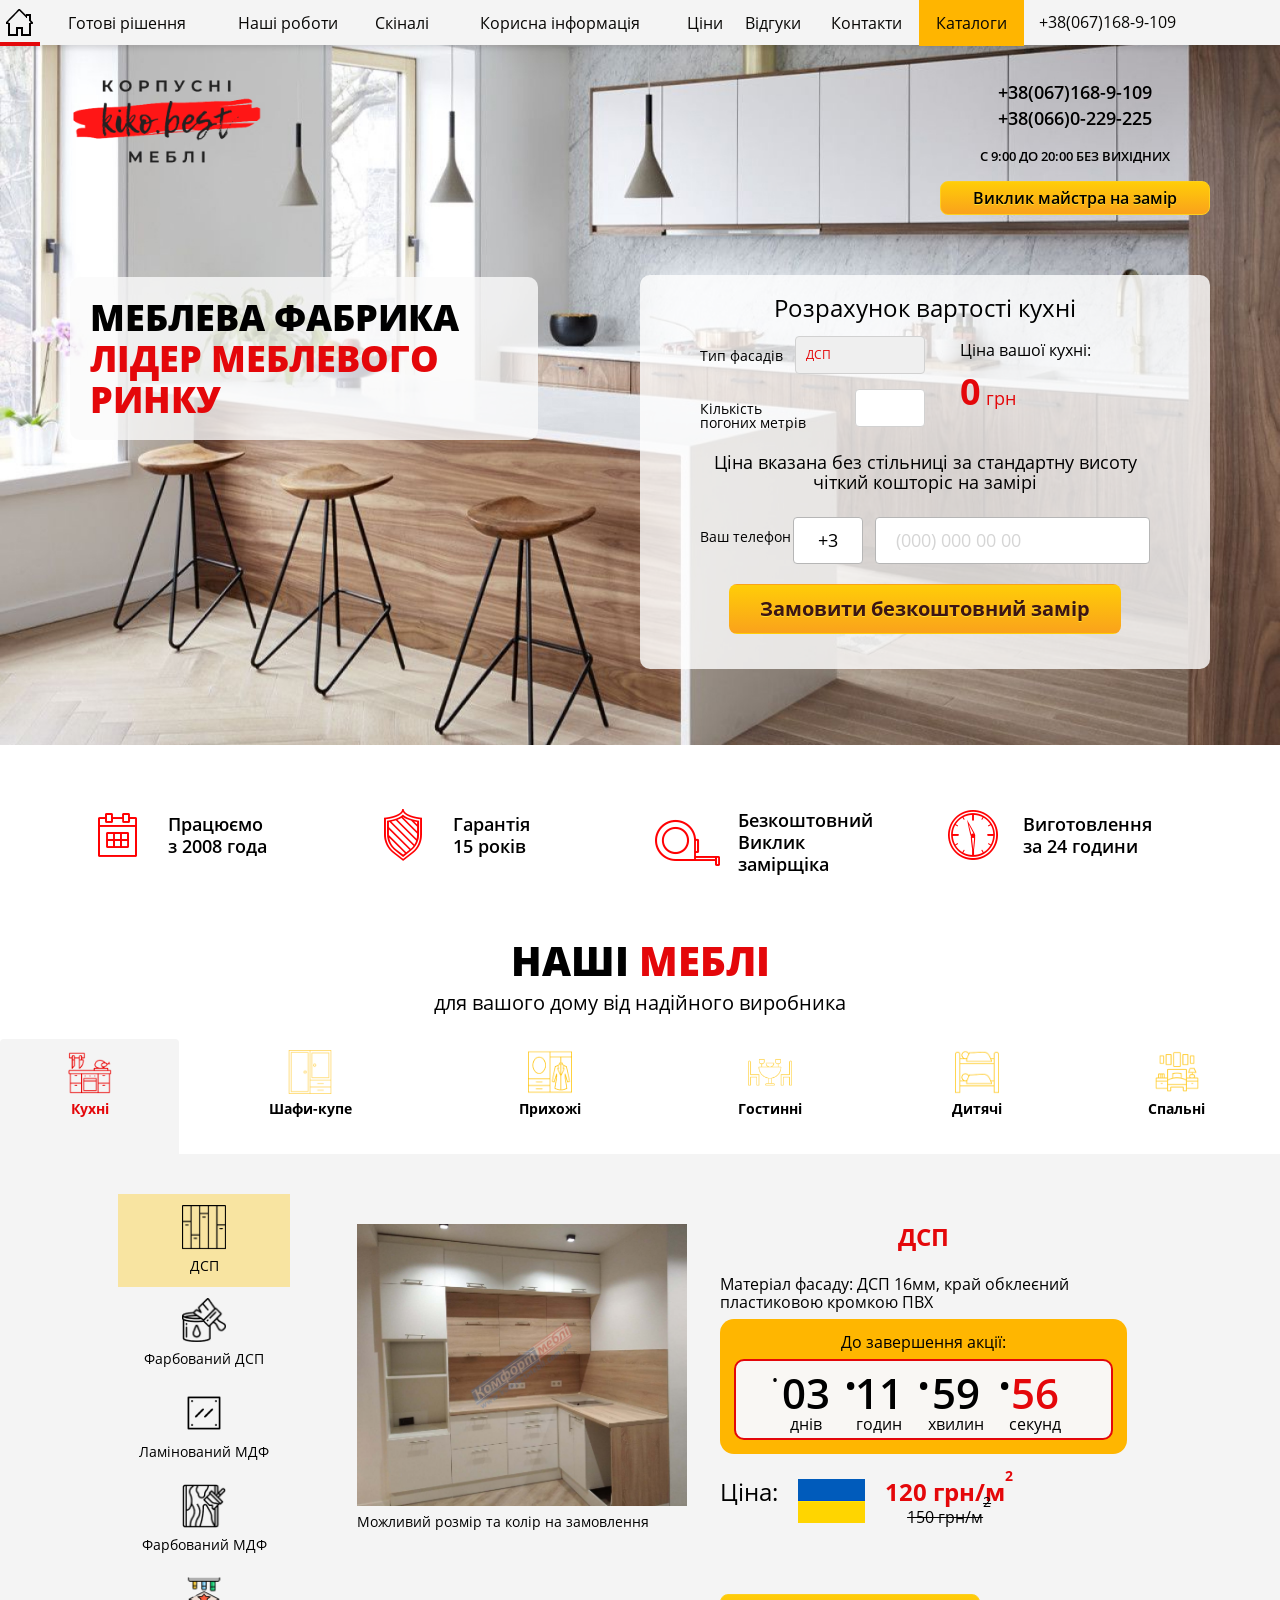
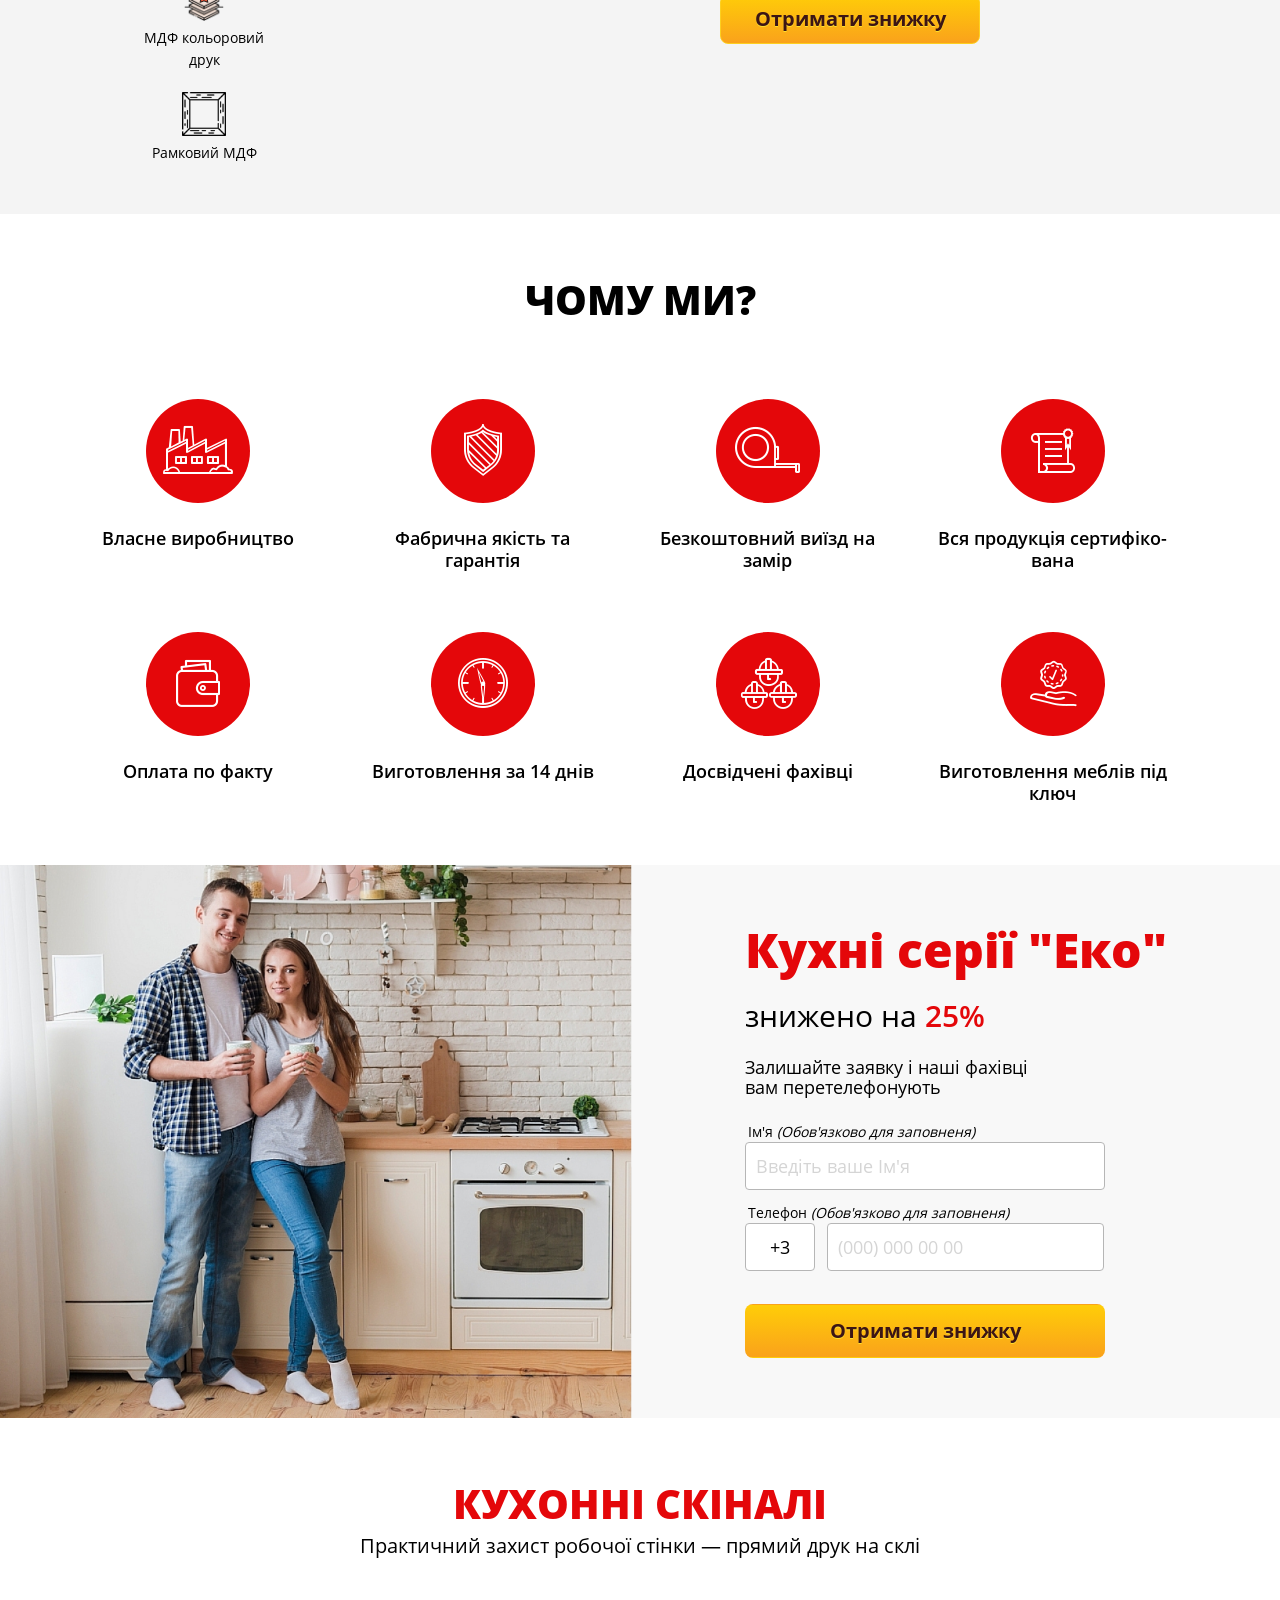
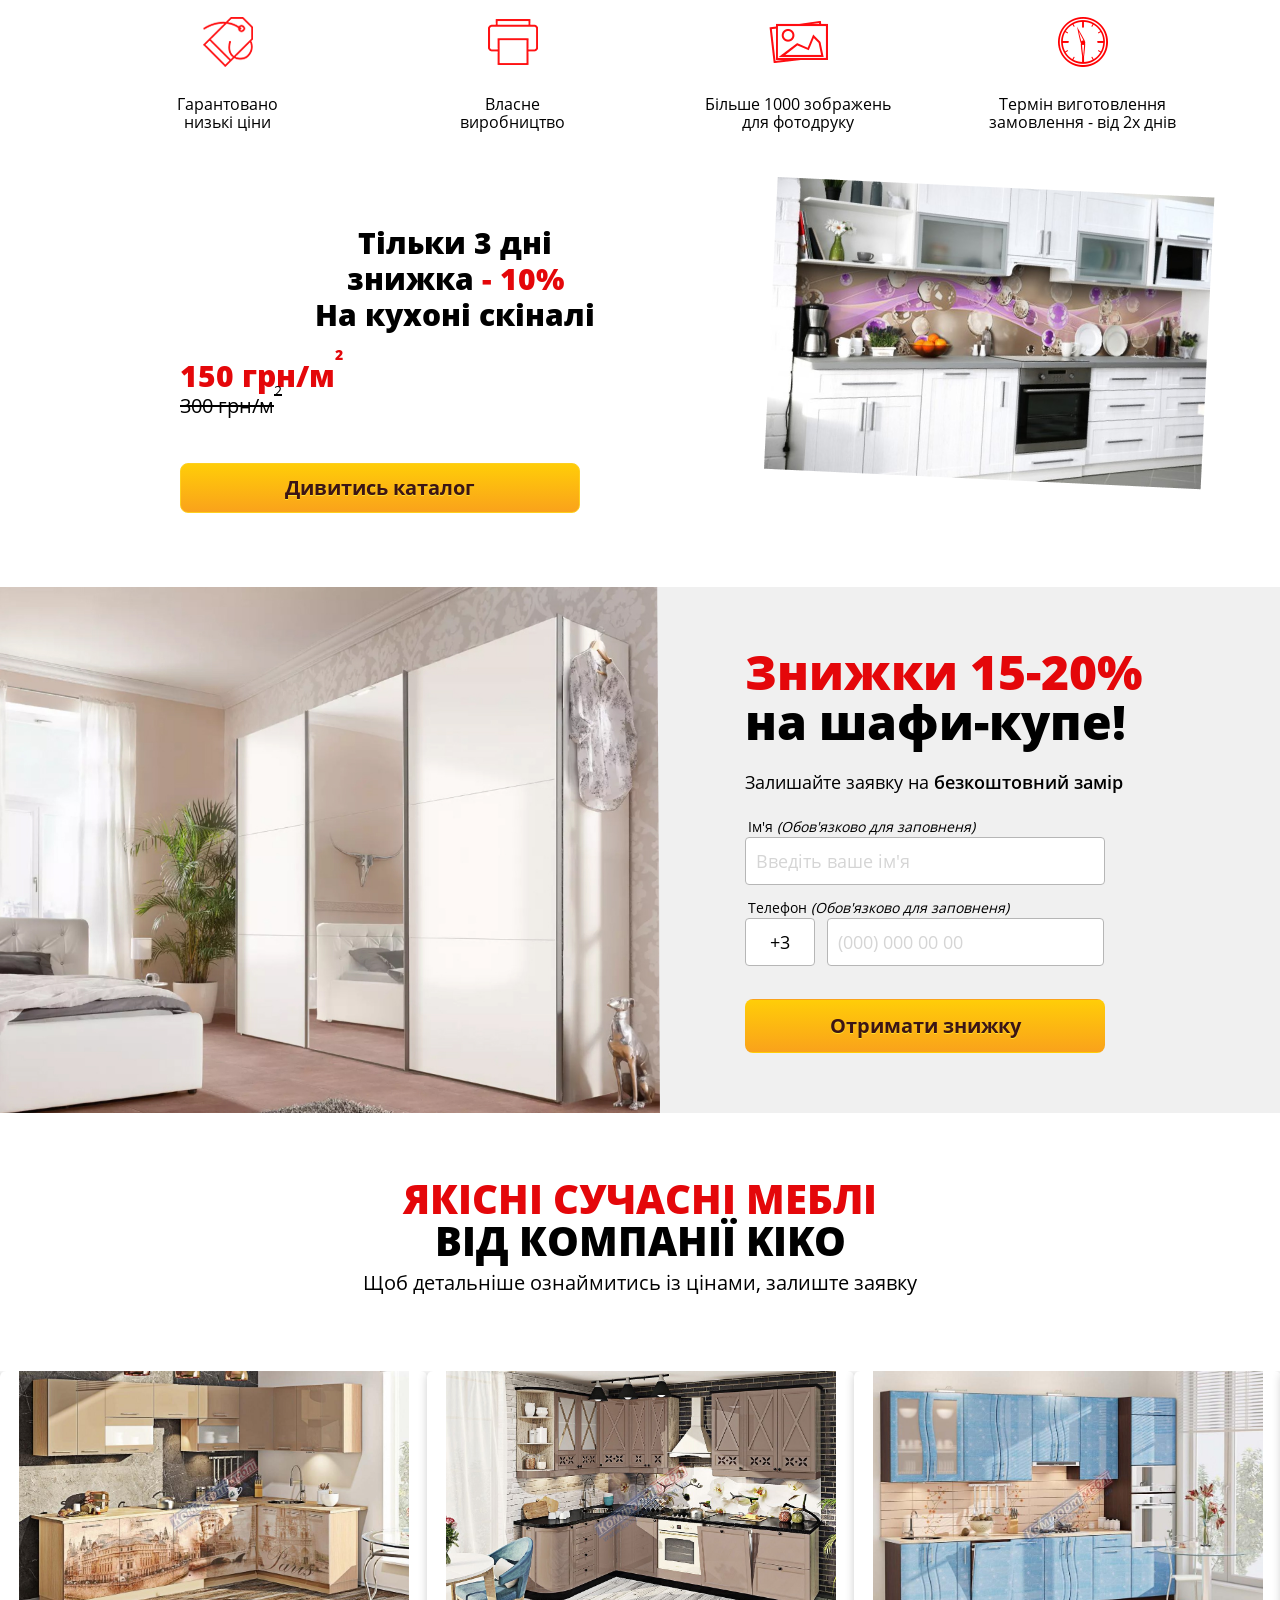
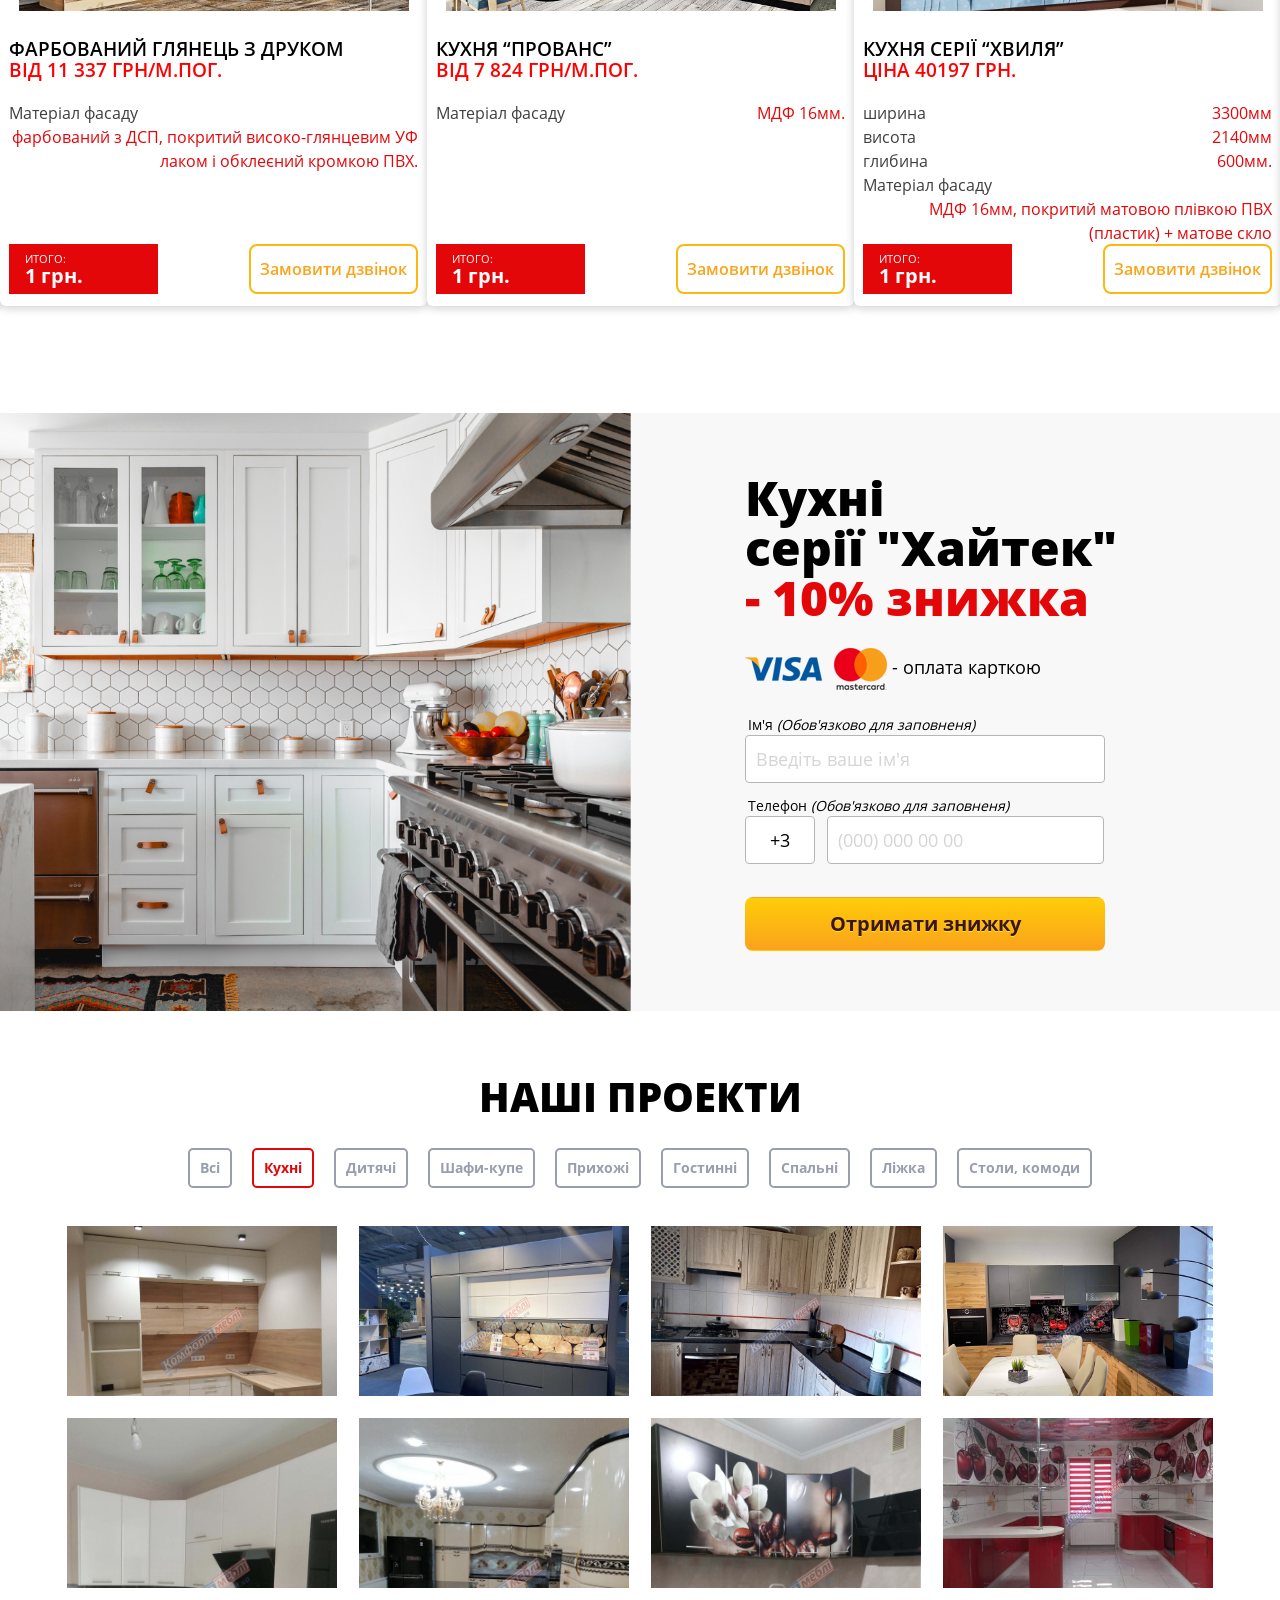
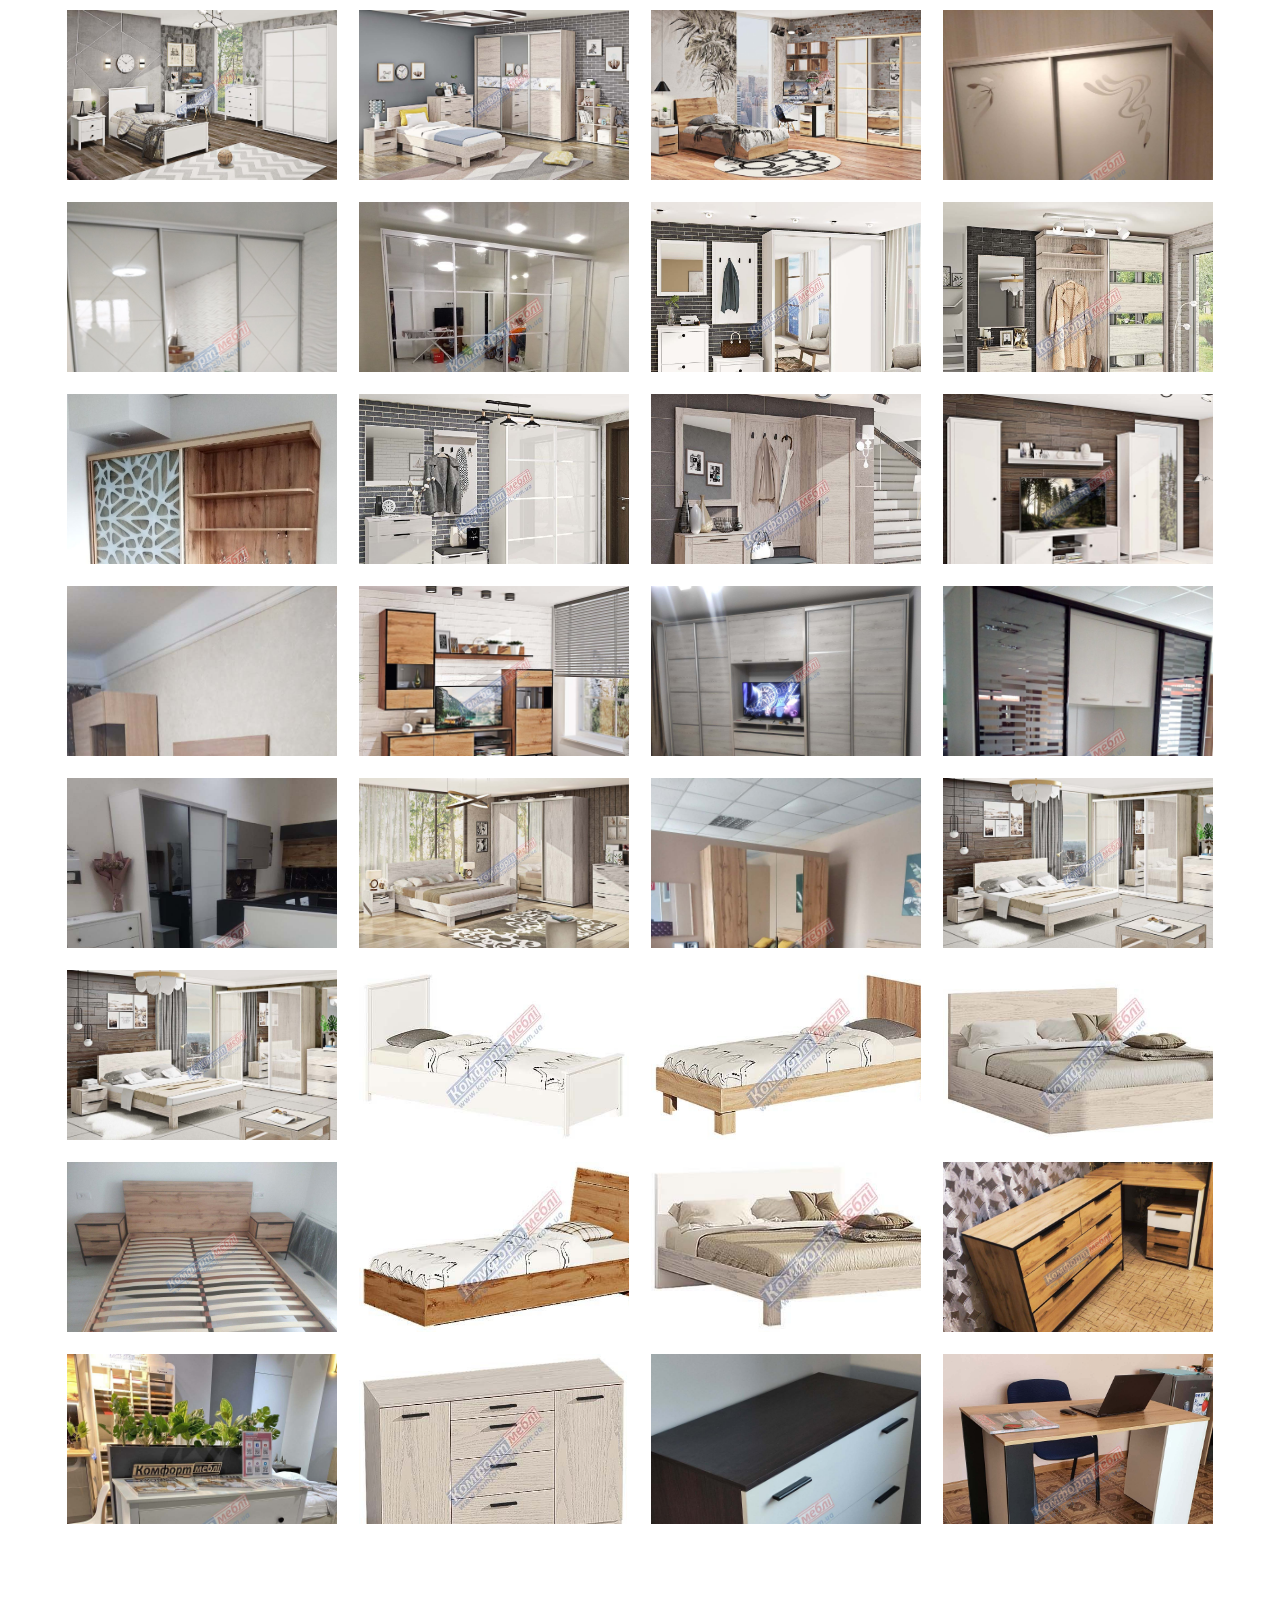
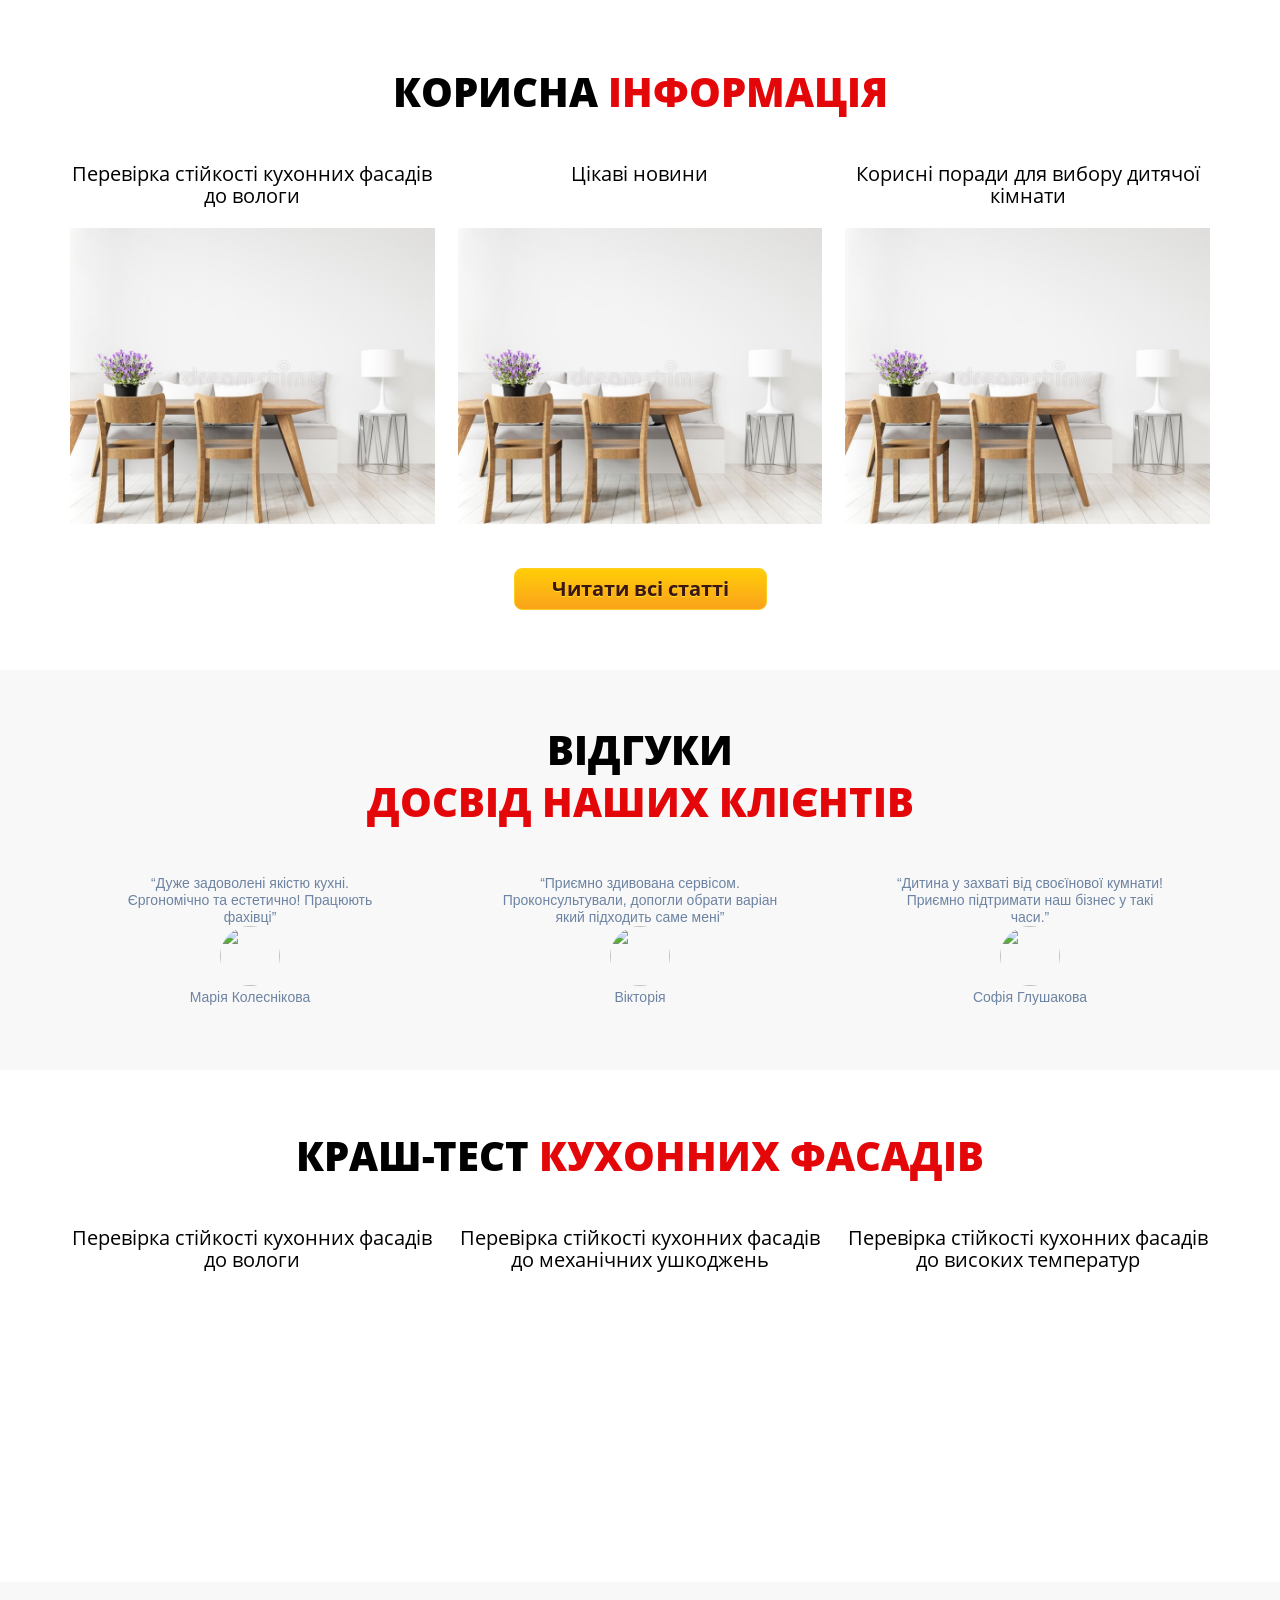
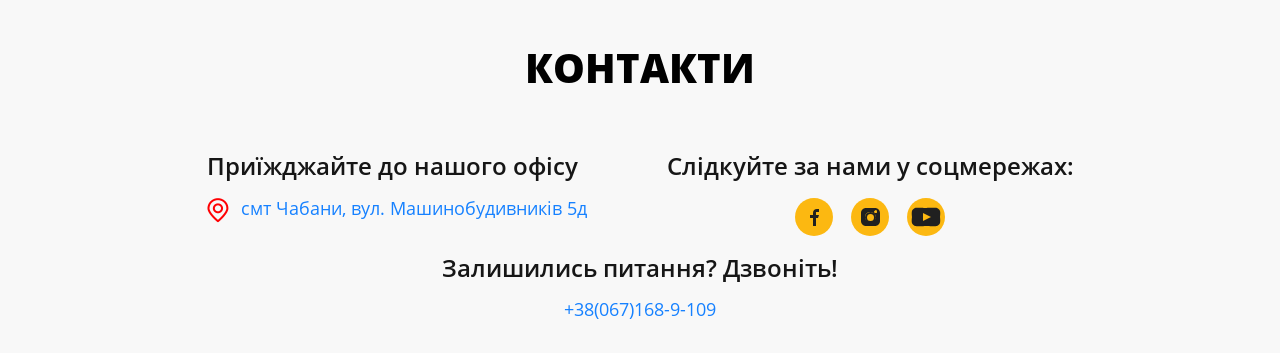
==== commit 6ec60daf: "fix img" ====
--- a/index.html
+++ b/index.html
@@ -1876,21 +1876,21 @@
 							кухонних фасадів до вологи </p>
 						<div class="video-place">
 							<div class="overlay"></div>
-							<img src="/img/backs/2.jpg" alt="">
+							<img src="./img/backs/2.jpg" alt="">
 						</div>
 					</a>
 					<a href="one-inform.html" class="video-block">
 						<p class="video-name">Цікаві новини </p>
 						<div class="video-place">
 							<div class="overlay"></div>
-							<img src="/img/backs/2.jpg" alt="">
+							<img src="./img/backs/2.jpg" alt="">
 						</div>
 					</a>
 					<a href="one-inform.html" class="video-block">
 						<p class="video-name">Корисні поради для вибору дитячої кімнати</p>
 						<div class="video-place">
 							<div class="overlay"></div>
-							<img src="/img/backs/2.jpg" alt="">
+							<img src="./img/backs/2.jpg" alt="">
 						</div>
 					</a>
 
--- a/css/style.css
+++ b/css/style.css
@@ -4183,8 +4183,10 @@
     margin-bottom: 35px;;
 }
 .catalog-img {
-    max-height: 218px;
+    max-height: 200px;
     overflow: hidden;
+    display: block;
+    margin-bottom: 20px;
 
 }
 .catalog-img img{
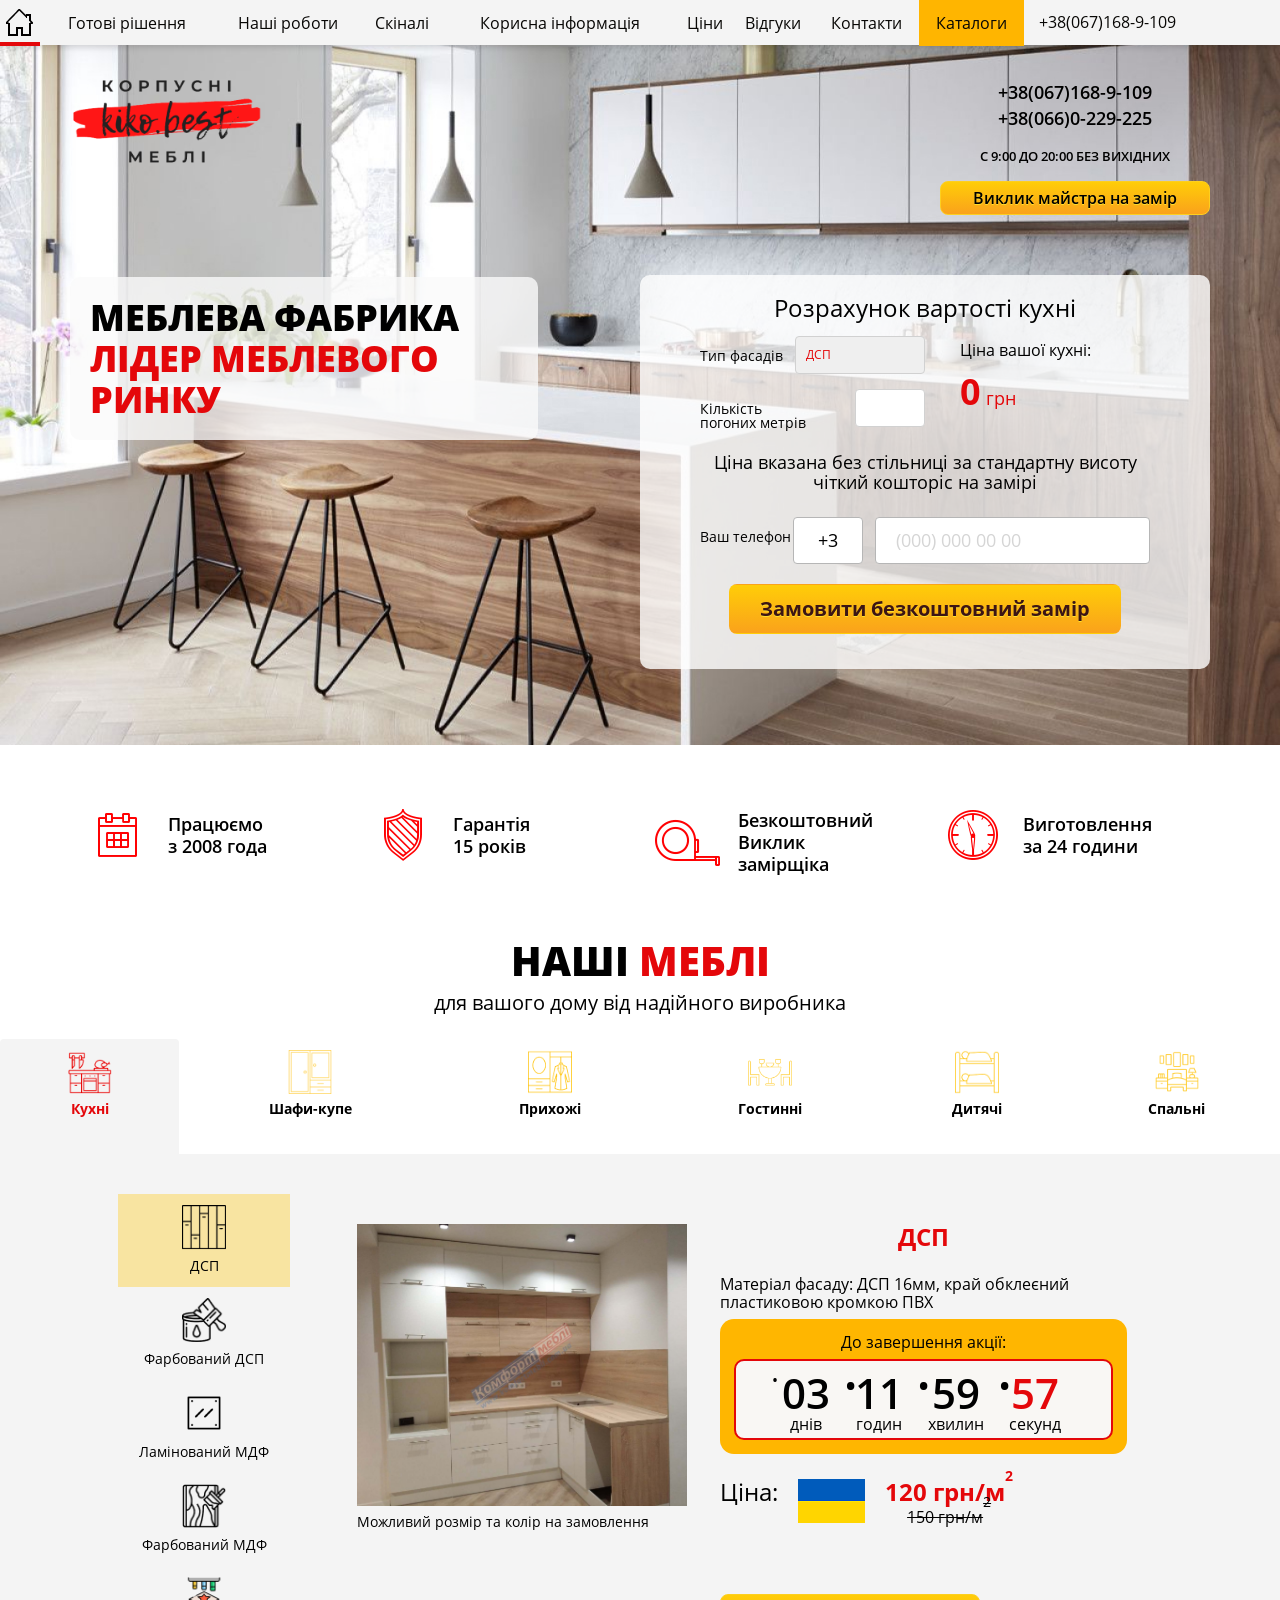
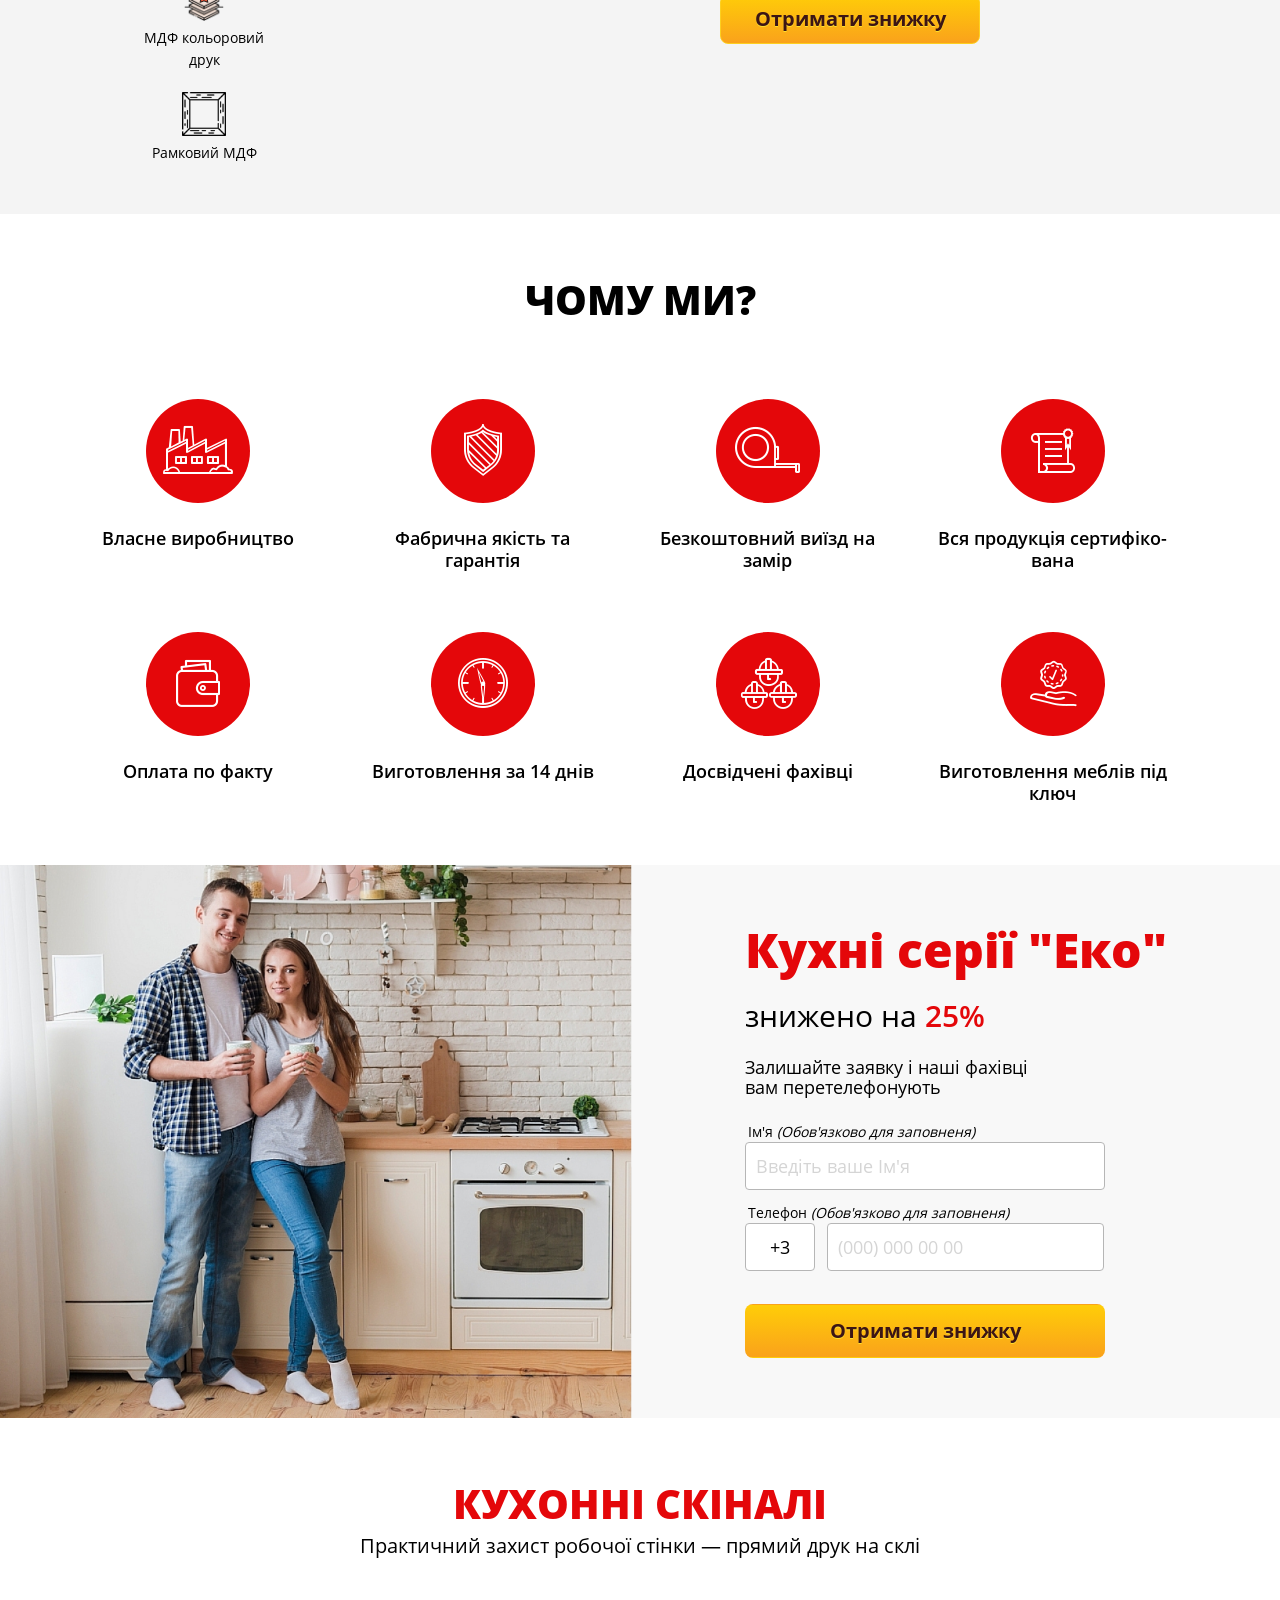
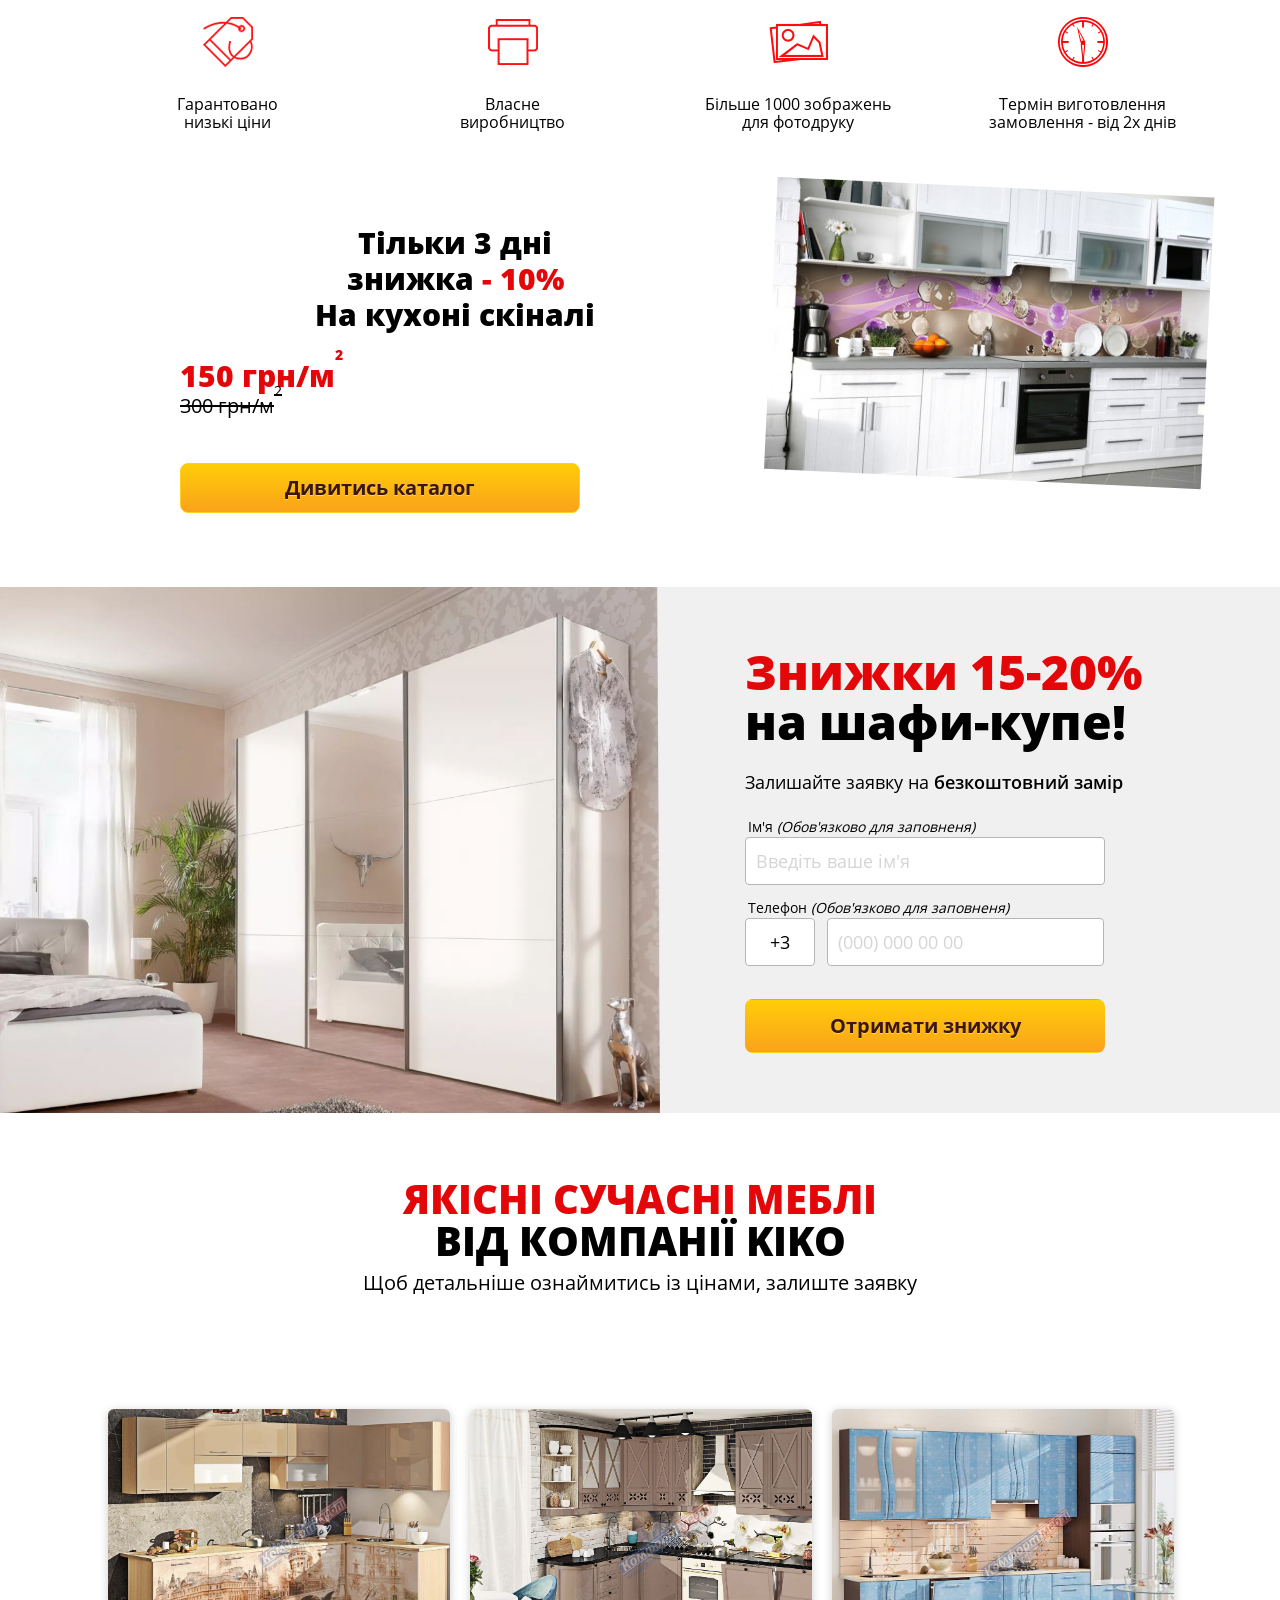
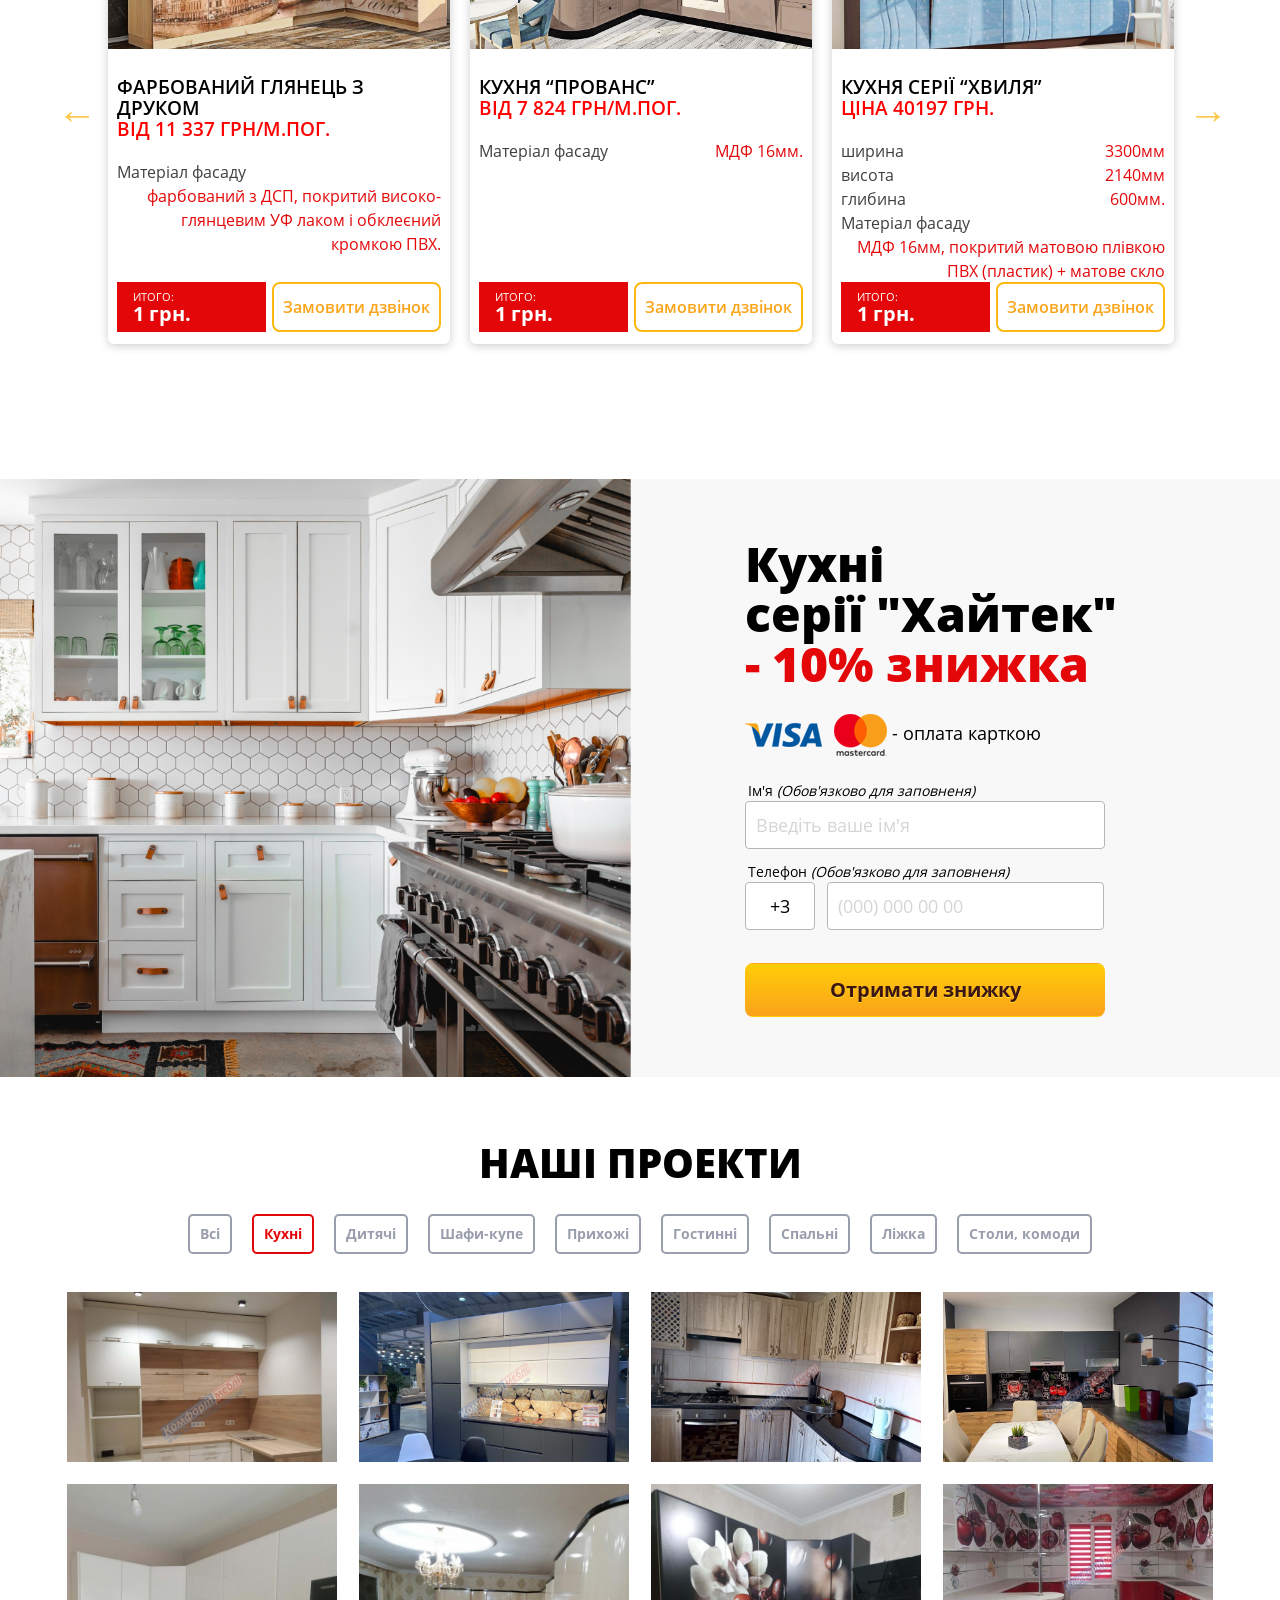
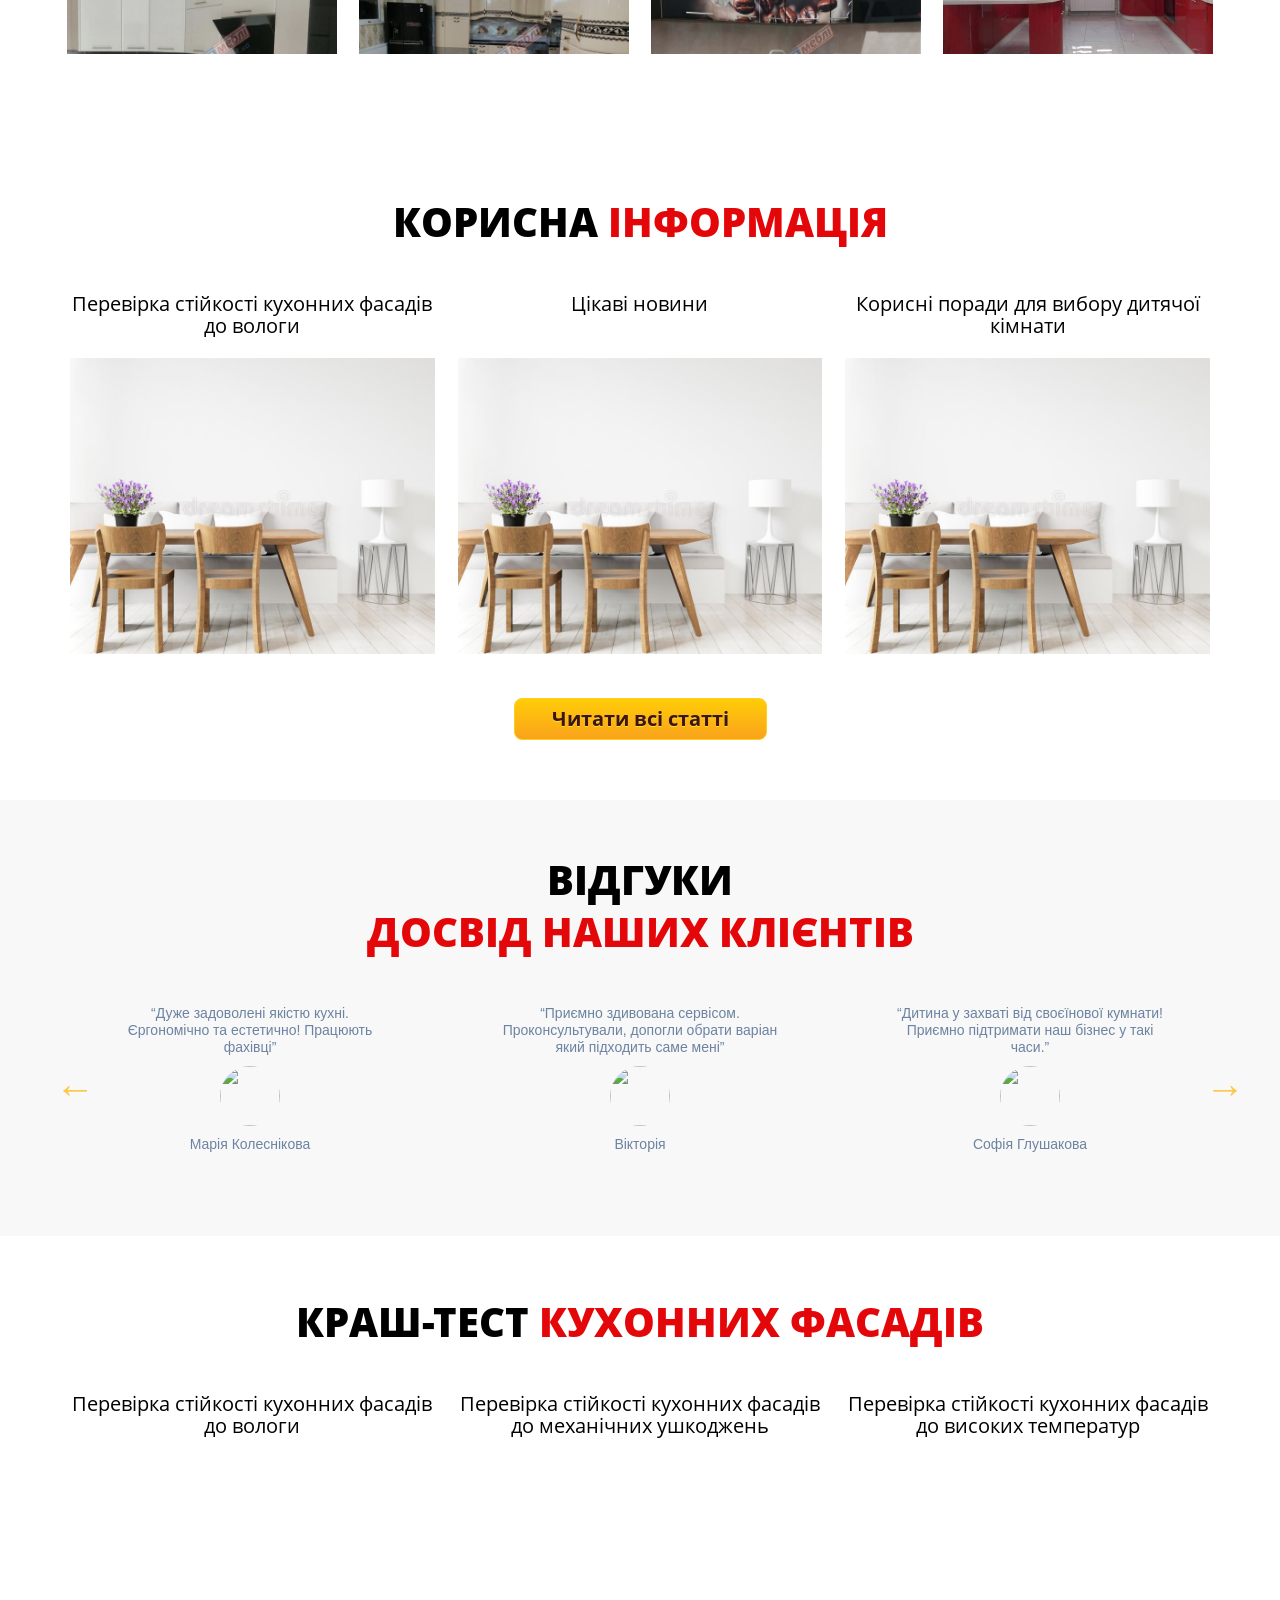
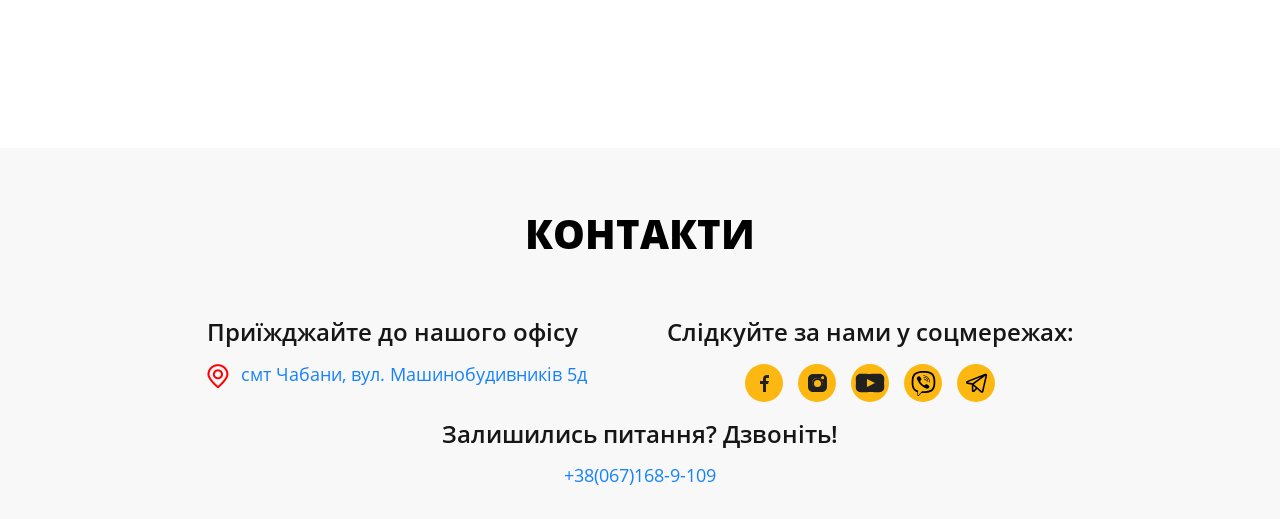
==== commit 02ca57d6: "add social? sliders" ====
--- a/index.html
+++ b/index.html
@@ -1566,110 +1566,114 @@
 			</div>
 		</div>
 
-		<div class="section" id="project"><!-- todo: Убрать hidden-mobile -->
+		<div class="section" id="project">
 			<h2><span>Якісні сучасні меблі</span><br> від компанії KIKO</h2>
 			<p>Щоб детальніше ознаймитись із цінами, залиште заявку</p>
 			<div class="wrapper">
-				<div class="project">
-				<div class="project_slider">					
-					<div class="project__item">
-						<div class="img" style="background-image: url(img/photo/for_slider/k4.jpg)"></div>
-						<div class="descr _clear">
-							<h4>Фарбований глянець з друком<span>від 11 337 грн/м.пог.</span></h4>
-							<ul class="_clear">
-								<li><p>Матеріал фасаду</p><span> фарбований з ДСП, покритий високо-глянцевим УФ лаком і обклеєний кромкою ПВХ.</span></li>
-								
-							</ul>
-							<div class="descr__summ">
-								<p>ИТОГО:</p>
-								<p><b>1 грн.</b></p>
+				<div class="container">
+
+					<div class="project">
+						<div class="project_slider">					
+							<div class="project__item">
+								<div class="img" style="background-image: url(img/photo/for_slider/k4.jpg)"></div>
+								<div class="descr _clear">
+									<h4>Фарбований глянець з друком<span>від 11 337 грн/м.пог.</span></h4>
+									<ul class="_clear">
+										<li><p>Матеріал фасаду</p><span> фарбований з ДСП, покритий високо-глянцевим УФ лаком і обклеєний кромкою ПВХ.</span></li>
+										
+									</ul>
+									<div class="descr__summ">
+										<p>ИТОГО:</p>
+										<p><b>1 грн.</b></p>
+									</div>
+									<a href="#" class="callb js-open" >Замовити дзвінок</a>
+								</div>
 							</div>
-							<a href="#" class="callb js-open" >Замовити дзвінок</a>
+							<div class="project__item">
+								<div class="img" style="background-image: url(img/photo/for_slider/vkigowqrm1cj4v29i5pluc064x8yk91jg.jpg)"></div>
+								<div class="descr _clear">
+									<h4>Кухня “Прованс” <span>від 7 824 грн/м.пог.</span></h4>
+									<ul class="_clear">
+										<li><p>Матеріал фасаду </p> <span> МДФ 16мм. </span></li>
+										
+									</ul>
+									<div class="descr__summ">
+										<p>ИТОГО:</p>
+										<p><b>1 грн.</b></p>
+									</div>
+									<a href="#" class="callb js-open"  >Замовити дзвінок</a>
+								</div>
+							</div>
+							<div class="project__item">
+								<div class="img" style="background-image: url(img/photo/for_slider/k12.jpg)"></div>
+								<div class="descr _clear">
+									<h4>Кухня серії “Хвиля” <span> ціна 40197 грн. </span>
+										</h4>
+									<ul class="_clear">
+										<li><p>ширина</p><span>3300мм</span></li>
+										<li><p>висота</p><span>2140мм</span></li>
+										<li><p>глибина</p><span>600мм.</span></li>
+										<li><p>Матеріал фасаду</p><span> МДФ 16мм, покритий матовою плівкою ПВХ (пластик) + матове скло</span></li>
+									</ul>
+									<div class="descr__summ">
+										<p>ИТОГО:</p>
+										<p><b>1 грн.</b></p>
+									</div>
+									<a href="#" class="callb js-open" >Замовити дзвінок</a>
+								</div>
+							</div>
+							<div class="project__item">
+								<div class="img" style="background-image: url(img/photo/for_slider/k4.jpg)"></div>
+								<div class="descr _clear">
+									<h4>Фарбований глянець з друком<span>від 11 337 грн/м.пог.</span></h4>
+									<ul class="_clear">
+										<li><p>Матеріал фасаду</p><span> фарбований з ДСП, покритий високо-глянцевим УФ лаком і обклеєний кромкою ПВХ.</span></li>
+										
+									</ul>
+									<div class="descr__summ">
+										<p>ИТОГО:</p>
+										<p><b>1 грн.</b></p>
+									</div>
+									<a href="#" class="callb js-open" >Замовити дзвінок</a>
+								</div>
+							</div>
+							<div class="project__item">
+								<div class="img" style="background-image: url(img/photo/for_slider/vkigowqrm1cj4v29i5pluc064x8yk91jg.jpg)"></div>
+								<div class="descr _clear">
+									<h4>Кухня “Прованс” <span>від 7 824 грн/м.пог.</span></h4>
+									<ul class="_clear">
+										<li><p>Матеріал фасаду </p> <span> МДФ 16мм. </span></li>
+										
+									</ul>
+									<div class="descr__summ">
+										<p>ИТОГО:</p>
+										<p><b>1 грн.</b></p>
+									</div>
+									<a href="#" class="callb js-open"  >Замовити дзвінок</a>
+								</div>
+							</div>
+							<div class="project__item">
+								<div class="img" style="background-image: url(img/photo/for_slider/k12.jpg)"></div>
+								<div class="descr _clear">
+									<h4>Кухня серії “Хвиля” <span> ціна 40197 грн. </span>
+										</h4>
+									<ul class="_clear">
+										<li><p>ширина</p><span>3300мм</span></li>
+										<li><p>висота</p><span>2140мм</span></li>
+										<li><p>глибина</p><span>600мм.</span></li>
+										<li><p>Матеріал фасаду</p><span> МДФ 16мм, покритий матовою плівкою ПВХ (пластик) + матове скло</span></li>
+									</ul>
+									<div class="descr__summ">
+										<p>ИТОГО:</p>
+										<p><b>1 грн.</b></p>
+									</div>
+									<a href="#" class="callb js-open" >Замовити дзвінок</a>
+								</div>
+							</div>
+						
 						</div>
 					</div>
-					<div class="project__item">
-						<div class="img" style="background-image: url(img/photo/for_slider/vkigowqrm1cj4v29i5pluc064x8yk91jg.jpg)"></div>
-						<div class="descr _clear">
-							<h4>Кухня “Прованс” <span>від 7 824 грн/м.пог.</span></h4>
-							<ul class="_clear">
-								<li><p>Матеріал фасаду </p> <span> МДФ 16мм. </span></li>
-								
-							</ul>
-							<div class="descr__summ">
-								<p>ИТОГО:</p>
-								<p><b>1 грн.</b></p>
-							</div>
-							<a href="#" class="callb js-open"  >Замовити дзвінок</a>
-						</div>
-					</div>
-					<div class="project__item">
-						<div class="img" style="background-image: url(img/photo/for_slider/k12.jpg)"></div>
-						<div class="descr _clear">
-							<h4>Кухня серії “Хвиля” <span> ціна 40197 грн. </span>
-								</h4>
-							<ul class="_clear">
-								<li><p>ширина</p><span>3300мм</span></li>
-								<li><p>висота</p><span>2140мм</span></li>
-								<li><p>глибина</p><span>600мм.</span></li>
-								<li><p>Матеріал фасаду</p><span> МДФ 16мм, покритий матовою плівкою ПВХ (пластик) + матове скло</span></li>
-							</ul>
-							<div class="descr__summ">
-								<p>ИТОГО:</p>
-								<p><b>1 грн.</b></p>
-							</div>
-							<a href="#" class="callb js-open" >Замовити дзвінок</a>
-						</div>
-					</div>
-					<div class="project__item">
-						<div class="img" style="background-image: url(img/photo/for_slider/k4.jpg)"></div>
-						<div class="descr _clear">
-							<h4>Фарбований глянець з друком<span>від 11 337 грн/м.пог.</span></h4>
-							<ul class="_clear">
-								<li><p>Матеріал фасаду</p><span> фарбований з ДСП, покритий високо-глянцевим УФ лаком і обклеєний кромкою ПВХ.</span></li>
-								
-							</ul>
-							<div class="descr__summ">
-								<p>ИТОГО:</p>
-								<p><b>1 грн.</b></p>
-							</div>
-							<a href="#" class="callb js-open" >Замовити дзвінок</a>
-						</div>
-					</div>
-					<div class="project__item">
-						<div class="img" style="background-image: url(img/photo/for_slider/vkigowqrm1cj4v29i5pluc064x8yk91jg.jpg)"></div>
-						<div class="descr _clear">
-							<h4>Кухня “Прованс” <span>від 7 824 грн/м.пог.</span></h4>
-							<ul class="_clear">
-								<li><p>Матеріал фасаду </p> <span> МДФ 16мм. </span></li>
-								
-							</ul>
-							<div class="descr__summ">
-								<p>ИТОГО:</p>
-								<p><b>1 грн.</b></p>
-							</div>
-							<a href="#" class="callb js-open"  >Замовити дзвінок</a>
-						</div>
-					</div>
-					<div class="project__item">
-						<div class="img" style="background-image: url(img/photo/for_slider/k12.jpg)"></div>
-						<div class="descr _clear">
-							<h4>Кухня серії “Хвиля” <span> ціна 40197 грн. </span>
-								</h4>
-							<ul class="_clear">
-								<li><p>ширина</p><span>3300мм</span></li>
-								<li><p>висота</p><span>2140мм</span></li>
-								<li><p>глибина</p><span>600мм.</span></li>
-								<li><p>Матеріал фасаду</p><span> МДФ 16мм, покритий матовою плівкою ПВХ (пластик) + матове скло</span></li>
-							</ul>
-							<div class="descr__summ">
-								<p>ИТОГО:</p>
-								<p><b>1 грн.</b></p>
-							</div>
-							<a href="#" class="callb js-open" >Замовити дзвінок</a>
-						</div>
-					</div>
-				
-				</div>
+
 				</div>
 			</div>
 		</div>
@@ -1912,40 +1916,47 @@
 				</div>
 				<div class="home-testimonial-bottom">
 					<div class="container testimonial-inner">
-						<div class="row d-flex justify-content-center">
-							<div class="col-md-4 style-3">
-								<div class="tour-item ">
+						<div class="row d-flex justify-content-center rev-slider ">
+							<div class="col-md-4 style-3">								
 									<div class="tour-desc bg-white">
 										<div class="tour-text color-grey-3 text-center">&ldquo;Дуже задоволені якістю кухні. Єргономічно та естетично! Працюють фахівці&rdquo;</div>
 										<div class="d-flex justify-content-center pt-2 pb-2"><img class="tm-people" src="https://images.pexels.com/photos/6625914/pexels-photo-6625914.jpeg" alt=""></div>
 										<div class="link-name d-flex justify-content-center">Марія Колеснікова</div>
 										
-									</div>
-								</div>
+									</div>								
 							</div>
-							<div class="col-md-4 style-3">
-								<div class="tour-item ">
+
+							<div class="col-md-4 style-3">								
 									<div class="tour-desc bg-white">
 										<div class="tour-text color-grey-3 text-center">&ldquo;Приємно здивована сервісом. Проконсультували, допогли обрати варіан який підходить саме мені&rdquo;</div>
 										<div class="d-flex justify-content-center pt-2 pb-2"><img class="tm-people" src="https://images.pexels.com/photos/415829/pexels-photo-415829.jpeg?auto=compress&cs=tinysrgb&dpr=1&w=500" alt=""></div>
 										<div class="link-name d-flex justify-content-center">Вікторія</div>
 										
 									</div>
-								</div>
+								
 							</div>
-							<div class="col-md-4 style-3">
-								<div class="tour-item ">
+							<div class="col-md-4 style-3">								
 									<div class="tour-desc bg-white">
 										<div class="tour-text color-grey-3 text-center">&ldquo;Дитина у захваті від своєїнової кумнати! Приємно підтримати наш бізнес у такі часи.&rdquo;</div>
 										<div class="d-flex justify-content-center pt-2 pb-2"><img class="tm-people" src="https://images.pexels.com/photos/4946604/pexels-photo-4946604.jpeg?auto=compress&cs=tinysrgb&dpr=1&w=500" alt=""></div>
 										<div class="link-name d-flex justify-content-center">Софія Глушакова</div>
 				
 									</div>
-								</div>
+								
 							</div>
+							<div class="col-md-4 style-3">								
+								<div class="tour-desc bg-white">
+									<div class="tour-text color-grey-3 text-center">&ldquo;Дуже задоволені якістю кухні. Єргономічно та естетично! Працюють фахівці&rdquo;</div>
+									<div class="d-flex justify-content-center pt-2 pb-2"><img class="tm-people" src="https://images.pexels.com/photos/6625914/pexels-photo-6625914.jpeg" alt=""></div>
+									<div class="link-name d-flex justify-content-center">Марія Петрова</div>
+									
+								</div>								
 						</div>
+						</div>
+						<!-- <a class="btn bid reviews " href="inform.html">Читати всі відгуки</a> -->
 					</div>
 				</div>
+
 				
 			</div>
 		</div>
@@ -1989,7 +2000,7 @@
 					<div  class="contact__item _n1">
 						<h6>Слідкуйте за нами у соцмережах:</h6>
 						<div class="socials">
-							<a href="https://kiko.best/wp-content/uploads/2019/06/01.png" class="social-item fb">
+							<a href="https://www.facebook.com/kiko.best.komfort" class="social-item fb">
 								<svg width="17" height="17" viewBox="0 0 17 17" fill="none" xmlns="http://www.w3.org/2000/svg">
 									<g clip-path="url(#clip0)">
 									<path d="M10 17.0001V9.0001H12L13 6.0001H10V4.0001C10 3.12523 9.71947 3.00011 11 3.00011H13V0.000105064C12.718 -0.0358369 12.1266 0.000105064 11 0.000105064C8.64753 0.000105064 7 1.41415 7 4.0001V6.0001H4V9.0001H7V17.0001H10Z" fill="#202020"/>
@@ -2001,16 +2012,28 @@
 									</defs>
 								</svg>
 							</a>
-							<a href="https://kiko.best/wp-content/uploads/2019/06/insta.jpg" class="social-item inst">
+							<a href="https://www.instagram.com/kiko.best.komfort/" class="social-item fb">
 								<svg width="19" height="18" viewBox="0 0 19 18" fill="none" xmlns="http://www.w3.org/2000/svg">
 									<path d="M14 0H5C2.16404 0 0 2.3133 0 5V13C0 15.6866 2.16404 18 5 18H14C16.8358 18 19 15.6866 19 13V5C19 2.3133 16.836 0 14 0ZM9 14C6.13533 14 4 11.7139 4 9C4 6.28611 6.13533 4 9 4C11.8647 4 15 6.28611 15 9C15 11.7139 11.8647 14 9 14ZM15 5C14.1534 5 13 4.802 13 4C13 3.198 14.1534 2 15 2C15.8466 2 16 3.198 16 4C16 4.802 15.8466 5 15 5Z" fill="#202020"/>
 									<circle cx="9.5" cy="9.5" r="4.5" stroke="#202020" stroke-width="2"/>
 								</svg>
 									
 							</a>
-							<a href="https://kiko.best/wp-content/uploads/2021/09/youtube-1.png" class="social-item youtube">
+							<a href="https://www.youtube.com/channel/UCpTzCaJRMoA_jcLI7cN3MSQ" class="social-item inst">
 								<svg width="30" height="20" viewBox="0 0 30 20" fill="none" xmlns="http://www.w3.org/2000/svg">
 									<path d="M28.9996 3.99989C28.6829 2.92767 27.177 1.2886 25.9996 0.999887C23.8487 0.464008 13.9996 0.999887 13.9996 0.999887C13.9996 0.999887 6.15055 0.484325 3.99962 0.999887C2.84489 1.2883 1.31636 2.92782 0.999621 3.99989C0.433579 5.95826 0.999621 9.99989 0.999621 9.99989C0.999621 9.99989 0.433579 14.062 0.999621 15.9999C1.3167 17.072 2.82207 18.7112 3.99962 18.9999C6.17303 19.5359 15.9996 18.9999 15.9996 18.9999C15.9996 18.9999 23.8487 19.5154 25.9996 18.9999C27.1772 18.7113 28.6825 17.072 28.9996 15.9999C29.5655 14.0414 28.9996 9.99989 28.9996 9.99989C28.9996 9.99989 29.5885 5.95826 28.9996 3.99989ZM11.9996 13.9999V5.99989L19.9996 9.99989L11.9996 13.9999Z" fill="#202020"/>
+								</svg>
+							</a>
+							
+							<a href="viber://add?number=+380671689109" class="social-item viber">
+								<svg width="25" height="25" viewBox="0 0 120 120" fill="none" xmlns="http://www.w3.org/2000/svg">
+									<path d="M56.9916 0.0184379C47.3616 0.134688 26.6578 1.71719 15.0778 12.3409C6.46406 20.8759 3.45656 33.4947 3.10406 49.0984C2.81156 64.6459 2.45906 93.8434 30.6028 101.793V113.902C30.6028 113.902 30.4266 118.747 33.6291 119.741C37.5741 120.99 39.8203 117.262 43.5703 113.257L50.5641 105.348C69.8203 106.95 84.5691 103.26 86.2678 102.712C90.1753 101.463 112.184 98.6509 115.78 69.4497C119.47 39.2922 113.984 20.2909 104.08 11.6959H104.02C101.032 8.94344 89.0203 0.190938 62.1853 0.0934379C62.1853 0.0934379 60.1941 -0.0415621 56.9916 0.0146879V0.0184379ZM57.3216 8.49719C60.0553 8.47844 61.7166 8.59469 61.7166 8.59469C84.4303 8.65469 95.2716 15.4909 97.8291 17.7934C106.169 24.9409 110.467 42.0709 107.32 67.2484C104.332 91.6609 86.4816 93.2059 83.1778 94.2597C81.7716 94.7097 68.7816 97.9122 52.4166 96.8584C52.4166 96.8584 40.2291 111.566 36.4191 115.353C35.8153 116.017 35.1103 116.212 34.6603 116.115C34.0153 115.957 33.8203 115.158 33.8578 114.063L33.9741 93.9672C10.1053 87.3672 11.5116 62.4634 11.7666 49.4547C12.0591 36.4459 14.5003 25.8034 21.7678 18.5959C31.5516 9.74969 49.1316 8.55719 57.3141 8.49719H57.3216ZM59.1216 21.5022C58.9251 21.5002 58.7302 21.5371 58.5481 21.6108C58.366 21.6845 58.2003 21.7935 58.0605 21.9316C57.9207 22.0696 57.8096 22.234 57.7336 22.4151C57.6577 22.5963 57.6183 22.7907 57.6178 22.9872C57.6178 23.8272 58.3003 24.4909 59.1216 24.4909C62.8397 24.4202 66.535 25.0863 69.9945 26.4508C73.4539 27.8153 76.609 29.8511 79.2778 32.4409C84.7266 37.7322 87.3816 44.8422 87.4828 54.1384C87.4828 54.9597 88.1466 55.6422 88.9866 55.6422V55.5822C89.3824 55.5832 89.7627 55.4277 90.0444 55.1495C90.3261 54.8713 90.4863 54.4931 90.4903 54.0972C90.6724 49.7215 89.9628 45.3545 88.4047 41.2616C86.8465 37.1686 84.4724 33.4353 81.4266 30.2884C75.4903 24.4872 67.9678 21.4984 59.1216 21.4984V21.5022ZM39.3553 24.9409C38.2939 24.7858 37.2113 24.9989 36.2878 25.5447H36.2091C34.065 26.8015 32.1336 28.3899 30.4866 30.2509C29.1178 31.8334 28.3753 33.4347 28.1803 34.9759C28.0641 35.8947 28.1428 36.8134 28.4166 37.6909L28.5141 37.7509C30.0553 42.2809 32.0691 46.6384 34.5291 50.7409C37.6979 56.5045 41.5976 61.8348 46.1316 66.5997L46.2666 66.7947L46.4803 66.9522L46.6153 67.1097L46.7728 67.2447C51.5549 71.7919 56.8981 75.7098 62.6728 78.9034C69.2728 82.4959 73.2778 84.1947 75.6816 84.8997V84.9372C76.3866 85.1509 77.0278 85.2484 77.6728 85.2484C79.7214 85.0983 81.6607 84.2666 83.1816 82.8859C85.0342 81.2385 86.6049 79.2991 87.8316 77.1447V77.1072C88.9828 74.9397 88.5928 72.8884 86.9316 71.5009C83.6046 68.5928 80.007 66.0098 76.1878 63.7872C73.6303 62.3997 71.0316 63.2397 69.9778 64.6459L67.7316 67.4772C66.5803 68.8834 64.4878 68.6884 64.4878 68.6884L64.4278 68.7259C48.8241 64.7397 44.6616 48.9409 44.6616 48.9409C44.6616 48.9409 44.4666 46.7922 45.9103 45.6972L48.7228 43.4322C50.0691 42.3372 51.0066 39.7422 49.5628 37.1809C47.3556 33.3565 44.7782 29.758 41.8678 26.4372C41.2316 25.6543 40.3389 25.1216 39.3478 24.9334L39.3553 24.9409ZM61.7166 29.3959C59.7253 29.3959 59.7253 32.4034 61.7353 32.4034C64.2114 32.4436 66.6552 32.9713 68.9272 33.9564C71.1992 34.9416 73.2548 36.3648 74.9766 38.1447C76.5472 39.8772 77.754 41.9074 78.5257 44.1148C79.2974 46.3223 79.6182 48.6622 79.4691 50.9959C79.4759 51.3909 79.6371 51.7675 79.9182 52.045C80.1992 52.3226 80.5778 52.479 80.9728 52.4809L81.0328 52.5597C81.4307 52.5567 81.8115 52.3974 82.0929 52.116C82.3742 51.8346 82.5336 51.4538 82.5366 51.0559C82.6716 45.0972 80.8191 40.0984 77.1853 36.0934C73.5328 32.0884 68.4366 29.8422 61.9303 29.3959H61.7166V29.3959ZM64.1803 37.4809C62.1291 37.4209 62.0503 40.4884 64.0828 40.5484C69.0253 40.8034 71.4253 43.3009 71.7403 48.4384C71.7472 48.8284 71.9064 49.2002 72.1839 49.4742C72.4615 49.7483 72.8353 49.9028 73.2253 49.9047H73.2853C73.4858 49.8961 73.6826 49.8476 73.8642 49.7622C74.0458 49.6767 74.2086 49.5559 74.343 49.4068C74.4774 49.2578 74.5807 49.0834 74.647 48.894C74.7133 48.7045 74.7412 48.5038 74.7291 48.3034C74.3766 41.6059 70.7241 37.8334 64.2403 37.4847H64.1803V37.4809Z" fill="black"/>
+								</svg>
+							</a>
+
+							<a href="tg://resolve?domain=" class="social-item tg">
+								<svg width="25" height="25" viewBox="0 0 120 120" fill="none" xmlns="http://www.w3.org/2000/svg">
+									<path d="M108.422 14.8594C107.381 13.9778 106.122 13.3946 104.776 13.1718C103.431 12.9489 102.05 13.0948 100.781 13.5938L14.2499 47.5782C12.7322 48.1564 11.4466 49.2175 10.5911 50.5982C9.73563 51.9788 9.3577 53.6023 9.51553 55.2188C9.65633 56.8346 10.3172 58.3613 11.3989 59.5698C12.4807 60.7784 13.9251 61.6037 15.5155 61.9219L37.4999 66.2813V93.75C37.4991 95.2361 37.9398 96.6888 38.766 97.924C39.5922 99.1591 40.7667 100.121 42.1405 100.688C43.0497 101.053 44.0199 101.244 44.9999 101.25C45.9849 101.254 46.9608 101.06 47.8703 100.682C48.7798 100.304 49.6048 99.7479 50.2968 99.0469L62.4843 86.9063L80.9062 103.125C82.2662 104.325 84.0147 104.991 85.828 105C86.6254 105.016 87.4193 104.889 88.1718 104.625C89.4088 104.234 90.5221 103.526 91.4018 102.572C92.2815 101.619 92.897 100.452 93.1874 99.1875L110.812 22.2188C111.12 20.8907 111.061 19.5037 110.639 18.207C110.218 16.9103 109.452 15.753 108.422 14.8594V14.8594ZM40.3593 59.2032L17.0155 54.5625L82.453 28.8282L40.3593 59.2032ZM44.9999 93.75V71.5313L56.8124 81.9375L44.9999 93.75ZM85.8749 97.5L47.2499 63.5157L102.891 23.3438L85.8749 97.5Z" fill="black"/>
 								</svg>
 							</a>
 						</div>
--- a/css/style.css
+++ b/css/style.css
@@ -1616,17 +1616,25 @@
 .lights__cat__item p b {
     font: 16px/18px OpenSansSemiBold;
 }
-
+.slick-next {
+    right: -26px;
+}
+
+.slick-prev {
+    left: -41px;
+}
 .project {
     margin: 77px 0 0;
     font-size: 0;
+    padding: 28px;
 }
 
 .project__item {
     background: #fff;
     display: inline-block;
     vertical-align: top;
-    width: 350px;
+    width: 32%;
+    margin: 10px;
     height: 535px;
     -webkit-box-shadow: 0 2px 10px 0 rgba(0, 0, 0, .2);
     box-shadow: 0 2px 10px 0 rgba(0, 0, 0, .2);
@@ -1637,9 +1645,9 @@
     overflow: hidden;
 }
 
-.project__item:nth-child(3n) {
-    margin-right: 0;
-}
+/* .project__item:nth-child(3n) {
+    margin-right: auto;
+} */
 
 .project__item .img {
     background-position: 0 0;
@@ -2443,7 +2451,7 @@
 
 .home-testimonial {
     background-color: #f8f8f8;
-    padding: 35px 0px 40px 0px;
+    padding: 35px 0px 60px 0px;
 }
 
 .home-testimonial-bottom {
@@ -2499,7 +2507,8 @@
     border-radius: 50%;
     -o-object-fit: cover;
     object-fit: cover;
-    max-width: none
+    max-width: none;
+    margin: 10px auto;
 }
 
 .link-name {
@@ -2523,6 +2532,13 @@
 }
 
 @media (max-width: 767px) {
+    .section.inform {
+        padding-bottom: 35px;
+
+    }
+    .video-block {
+        margin-bottom: 16px
+    }
     .head__nav {
         display: none;
     }
@@ -3066,6 +3082,7 @@
         /*	width: 90%;*/
         width: 380px;
         margin-right: 0;
+        margin: 0px;
         height: auto;
         padding-bottom: 15px;
         padding-top: 15px;
@@ -3277,6 +3294,10 @@
 
     .project__item .descr__summ p b {
         font-size: 16px;
+    }
+    .project__item {
+
+        margin: 10px;
     }
 
     .plus li p {
@@ -3974,9 +3995,16 @@
 
 }
 
-
-
-
+.rev-slider .slick-slide{
+    display: block;
+}
+.rev-slider .slick-next {
+    right: 0px;
+}
+
+.rev-slider .slick-prev {
+    left: 0px;
+}
 .download{
     margin: 0;
     float: left;
@@ -4092,14 +4120,14 @@
     padding-bottom: 60px;;
 }
 
-.inform .btn{
+.inform .btn, .reviews.btn{
     padding: 10px 37px;
 }
 
 .socials{
     display: flex;
     justify-content: space-between;
-    width: 150px;
+    width: 250px;
     margin: 0 auto;
 
 }
